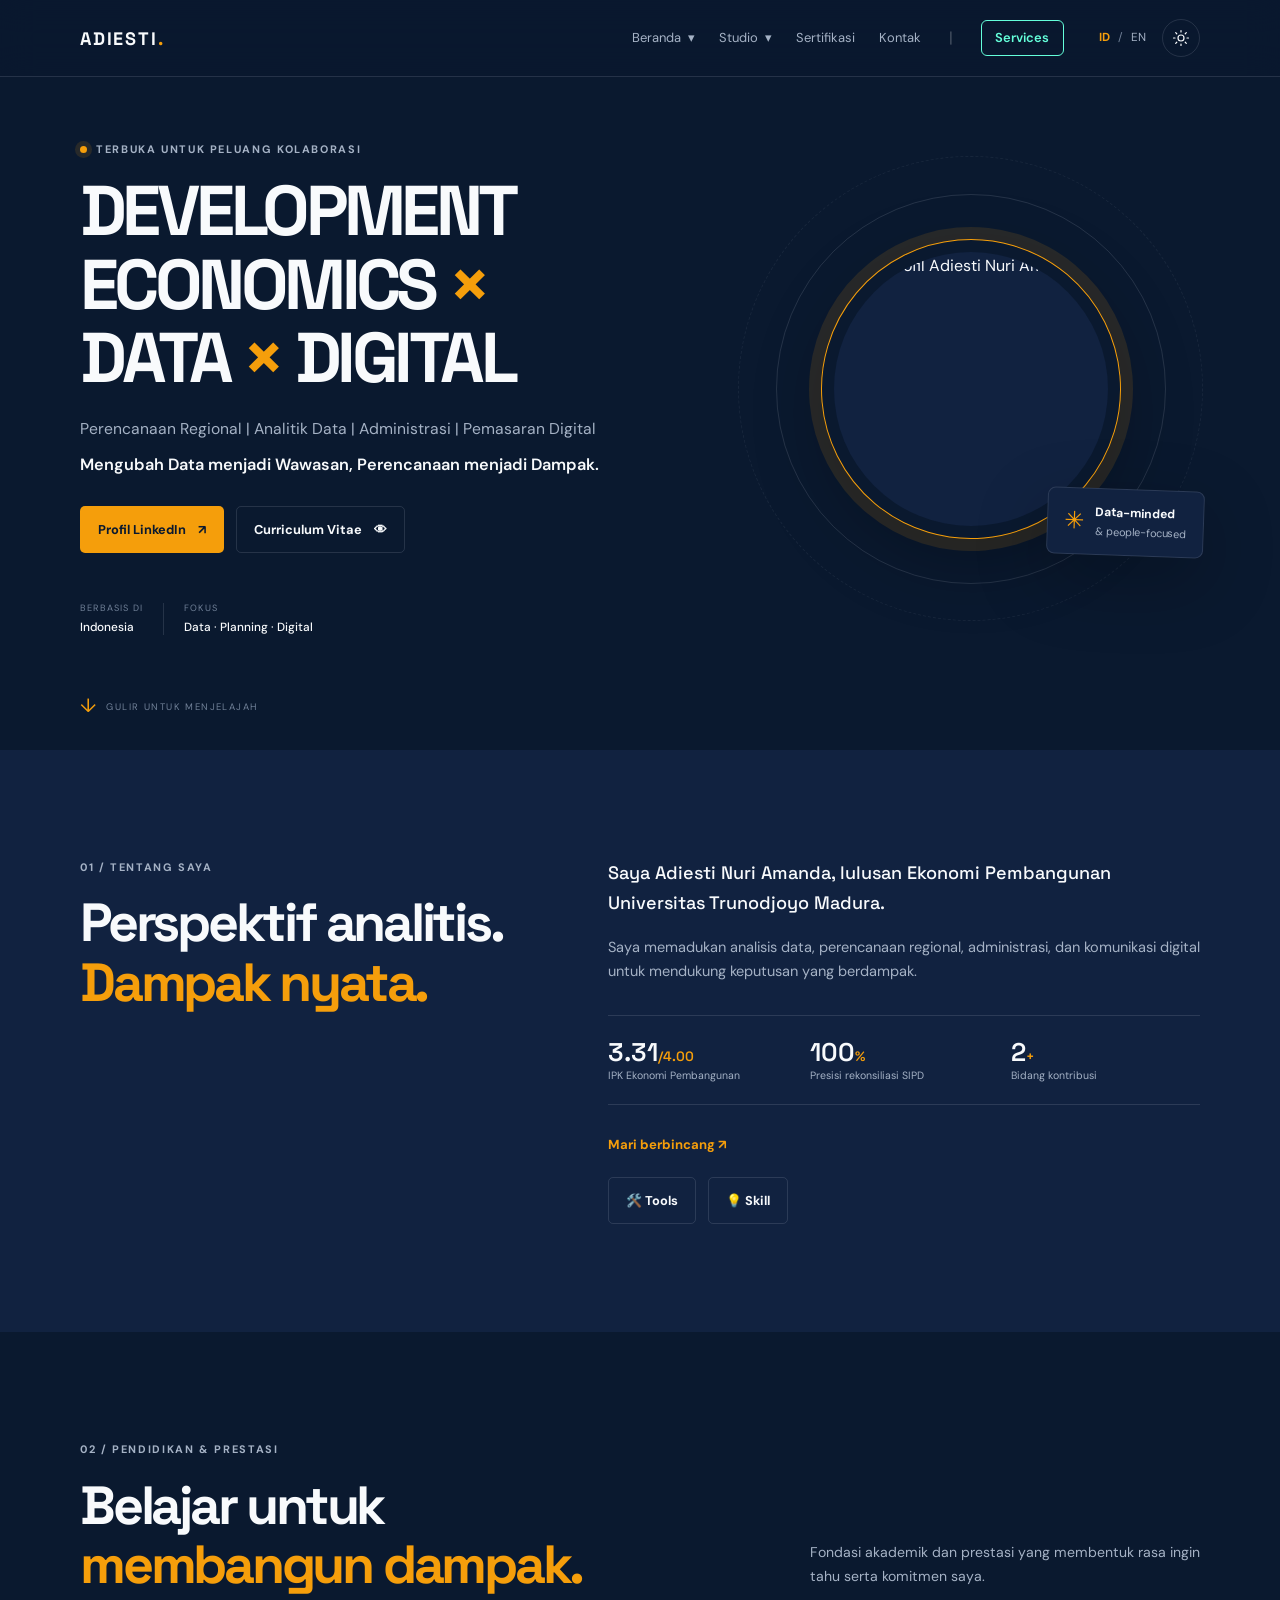
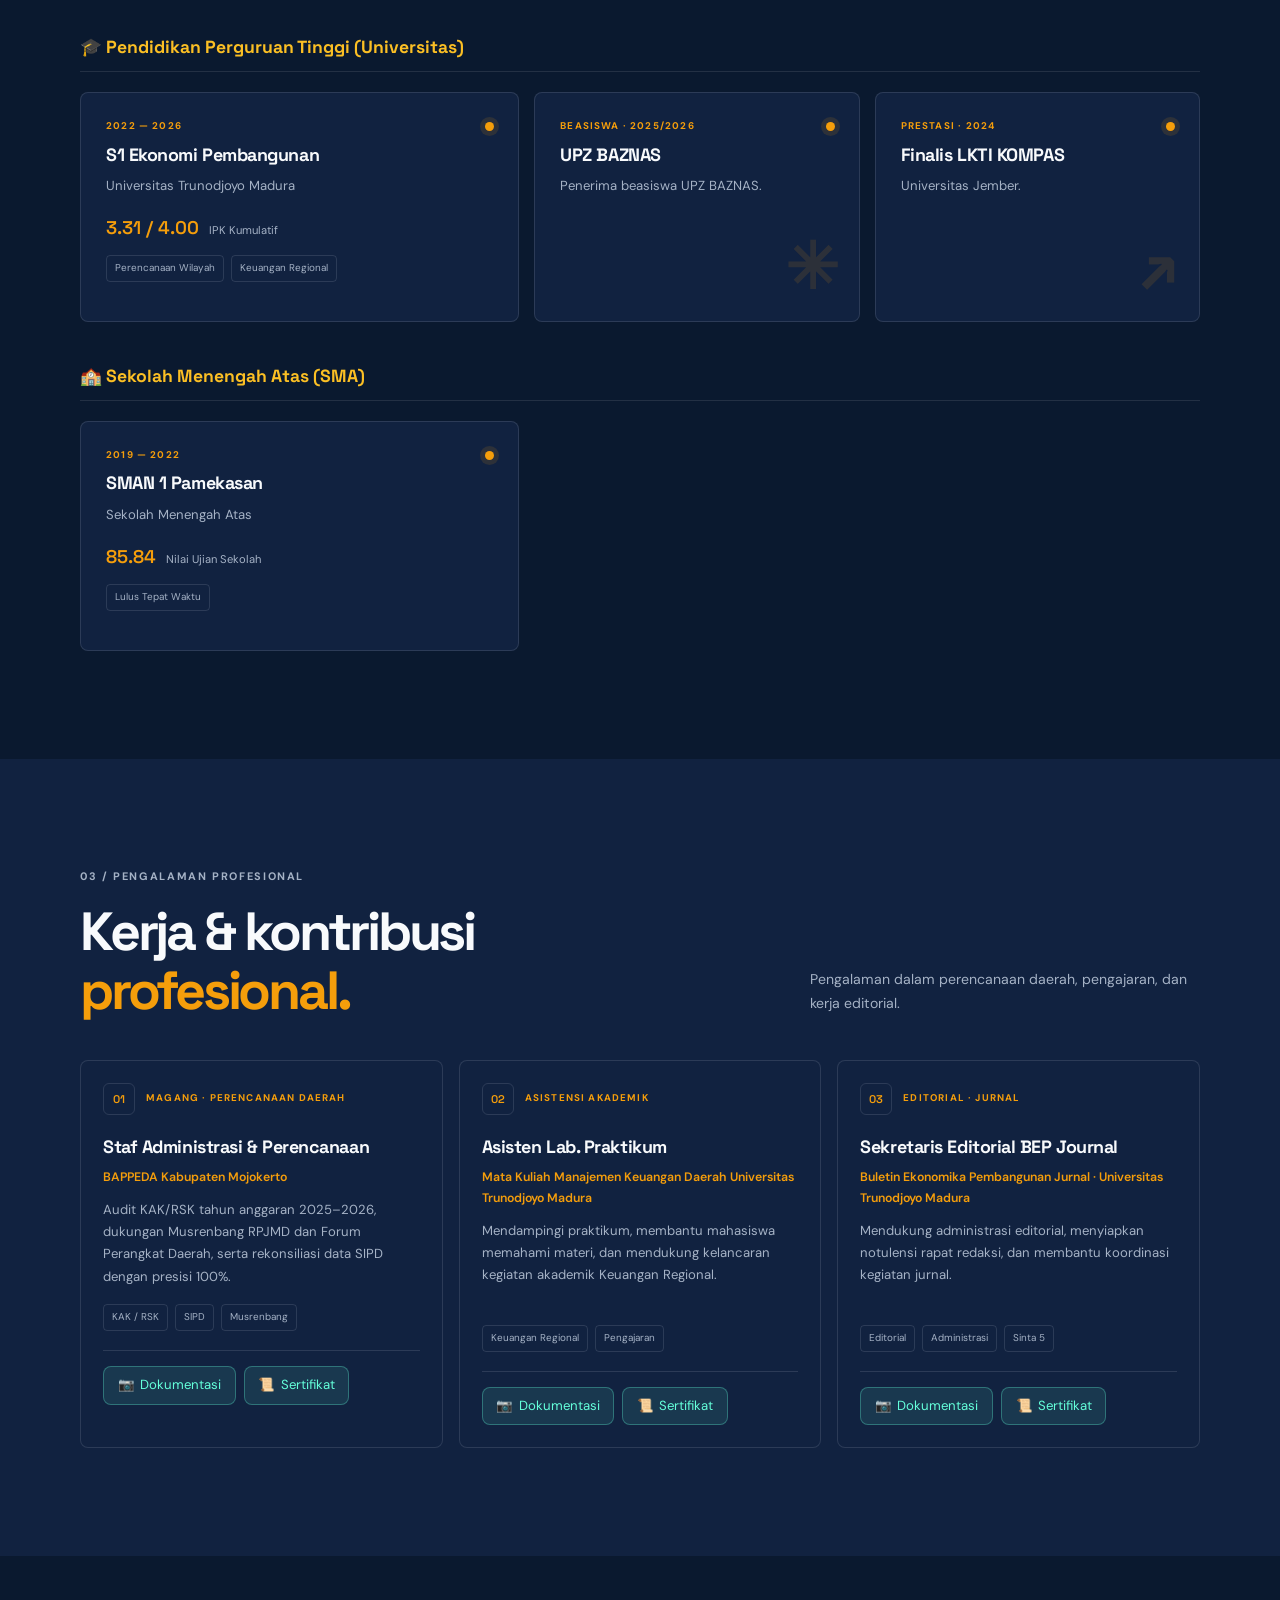
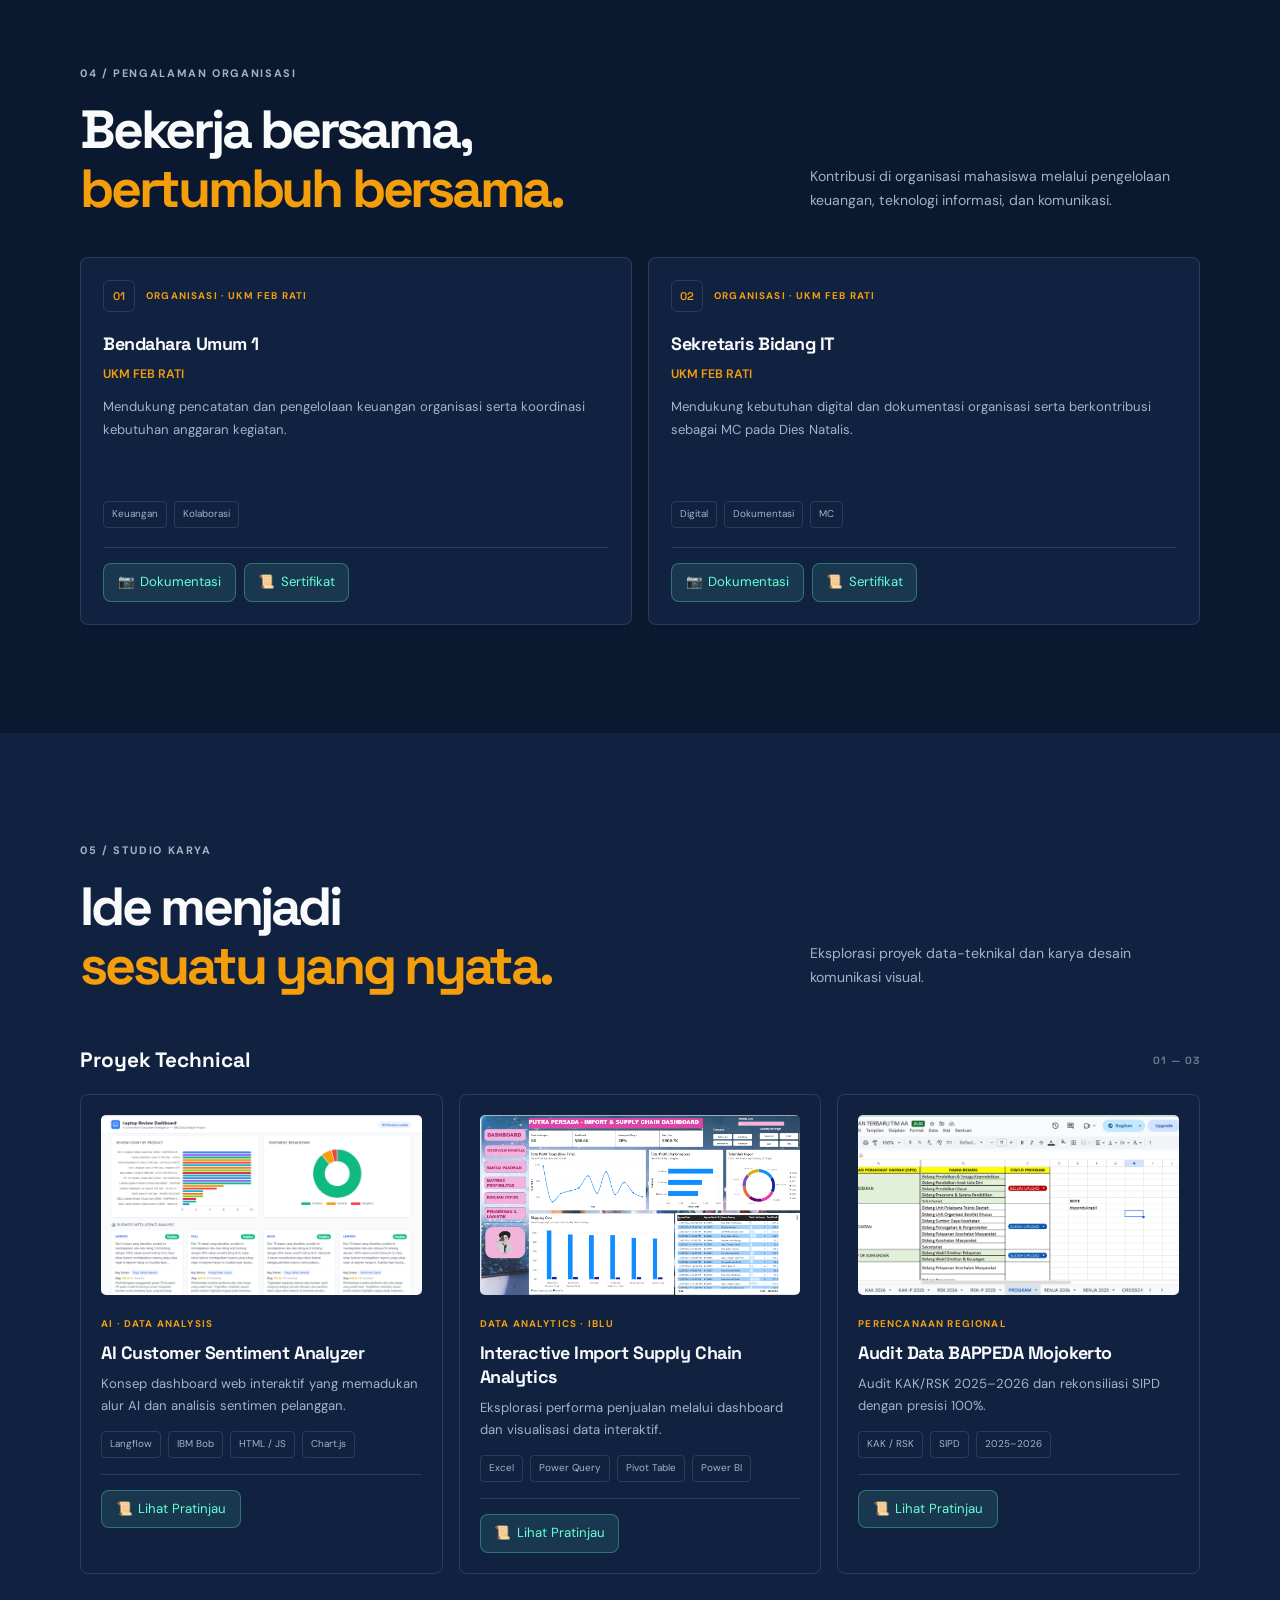
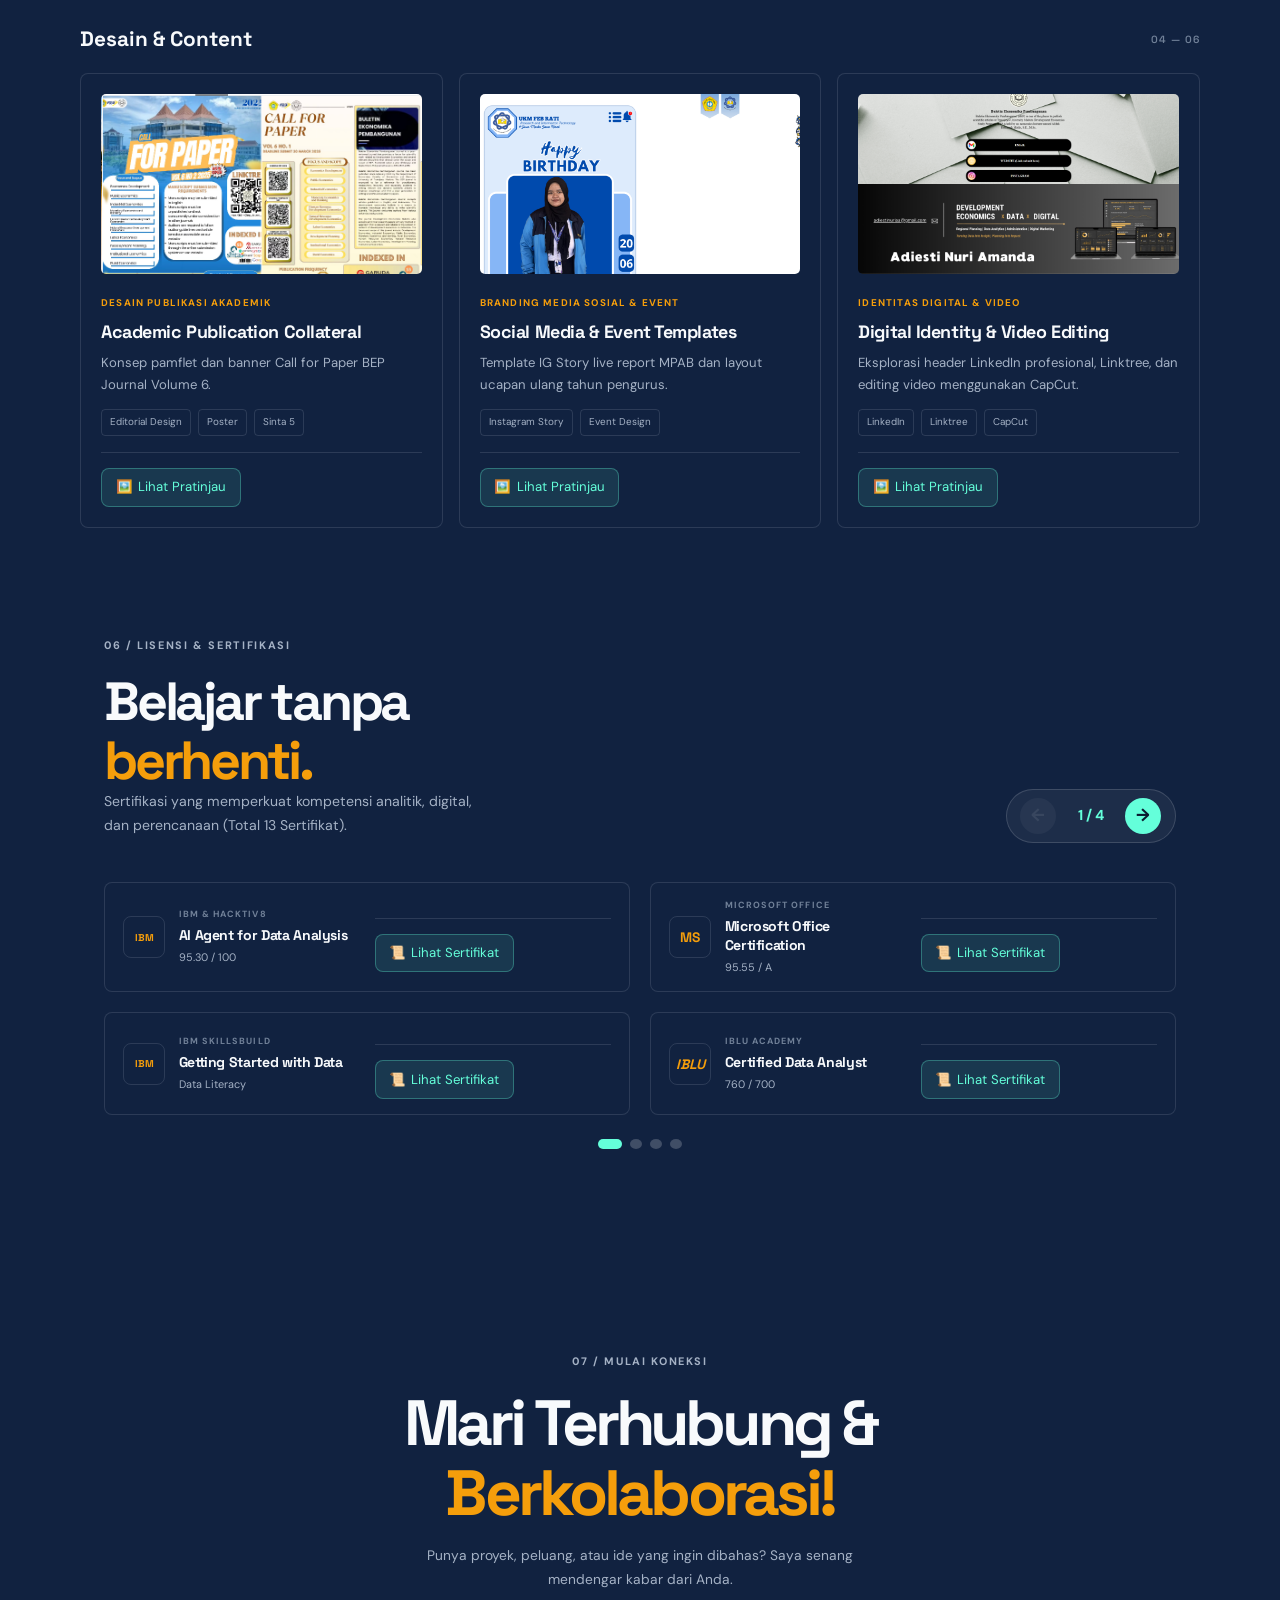
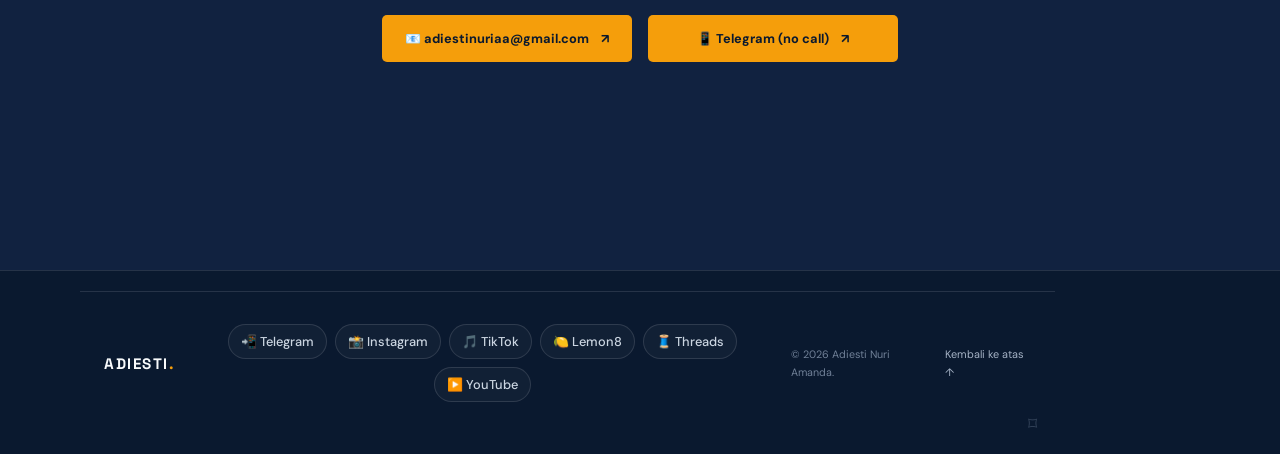
==== index.html @ fe82a74f "first commit" ====
<!DOCTYPE html>
<html lang="id" class="dark">
  <head>
    <meta charset="UTF-8" />
    <meta name="viewport" content="width=device-width, initial-scale=1" />
    <meta name="description" content="Portofolio Adiesti Nuri Amanda — regional planning, data, and digital." />
    <meta name="theme-color" content="#0A192F" />
    <title>Adiesti Nuri Amanda — Portfolio</title>
    <link rel="preconnect" href="https://fonts.googleapis.com" />
    <link rel="preconnect" href="https://fonts.gstatic.com" crossorigin />
    <link href="https://fonts.googleapis.com/css2?family=DM+Sans:wght@400;500;600;700&family=Space+Grotesk:wght@400;500;600;700&display=swap" rel="stylesheet" />
    <link rel="stylesheet" href="styles.css" />
    <script src="script.js" defer></script>
  </head>
  <body>
    <a class="skip-link" href="#main" data-i18n="skip">Lewati ke konten utama</a>
    <header class="site-header">
      <nav class="nav container" aria-label="Navigasi utama">
        <a class="brand" href="#home" aria-label="Adiesti, beranda">ADIESTI<span>.</span></a>
        <button class="menu-toggle icon-button" type="button" aria-expanded="false" aria-controls="nav-links">
          <span class="sr-only" data-i18n="openNav">Buka navigasi</span>
          <svg viewBox="0 0 24 24" aria-hidden="true"><path d="M4 7h16M4 12h16M4 17h16" /></svg>
        </button>

        <div class="nav-links" id="nav-links">
  <!-- BERANDA -->
  <div class="nav-dropdown">
    <button class="nav-dropdown-trigger" type="button" aria-expanded="false" aria-controls="home-menu">
      <span data-i18n="navHome">Beranda</span><span class="chevron" aria-hidden="true">▾</span>
    </button>
    <div class="dropdown-menu" id="home-menu">
      <a href="#about" data-i18n="navAbout">Tentang Saya</a>
      <a href="#education" data-i18n="navEducation">Pendidikan</a>
      <div class="nested-dropdown">
        <button class="nested-trigger" type="button" aria-expanded="false" aria-controls="experience-menu">
          <span data-i18n="navExperience">Pengalaman</span><span class="side-chevron" aria-hidden="true">▹</span>
        </button>
        <div class="nested-menu" id="experience-menu">
          <a href="#work-exp" data-i18n="navWork">Pengalaman Kerja</a>
          <a href="#org-exp" data-i18n="navOrg">Pengalaman Organisasi</a>
        </div>
      </div>
    </div>
  </div>

  <!-- STUDIO KARYA -->
  <div class="nav-dropdown">
    <button class="nav-dropdown-trigger" type="button" aria-expanded="false" aria-controls="studio-menu">
      <span data-i18n="navStudio">Studio</span><span class="chevron" aria-hidden="true">▾</span>
    </button>
    <div class="dropdown-menu" id="studio-menu">
      <a href="#studio-proyek" data-i18n="navTechnical">Proyek Technical</a>
      <a href="#studio-desain" data-i18n="navCreative">Desain &amp; Content</a>
    </div>
  </div>

  <!-- SERTIFIKASI -->
  <a class="nav-direct" href="#certifications" data-i18n="navCertifications">Sertifikasi</a>

  <!-- KONTAK -->
  <a class="nav-direct" href="#contact" data-i18n="navContact">Kontak</a>

  <!-- PEMISAH & TOMBOL SERVICES TERPISAH -->
  <span class="nav-divider" aria-hidden="true" style="opacity: 0.25; margin: 0 0.25rem;">|</span>
  <a class="nav-direct nav-services-btn" href="services.html" data-i18n="navServices" style="color: #64ffda; border: 1px solid #64ffda; padding: 0.35rem 0.85rem; border-radius: 6px; font-weight: 600;">Services</a>
</div>

        <div class="nav-controls">
          <div class="language-switch" role="group" aria-label="Pilih bahasa">
            <button class="language-button is-active" type="button" data-language="id" aria-pressed="true">ID</button>
            <span aria-hidden="true">/</span>
            <button class="language-button" type="button" data-language="en" aria-pressed="false">EN</button>
          </div>
          <button class="theme-toggle icon-button" type="button" aria-label="Ganti ke mode terang" title="Ganti tema">
            <svg class="sun-icon" viewBox="0 0 24 24" aria-hidden="true"><circle cx="12" cy="12" r="4" /><path d="M12 2v2m0 16v2M4.93 4.93l1.42 1.42m11.3 11.3 1.42 1.42M2 12h2m16 0h2M4.93 19.07l1.42-1.42m11.3-11.3 1.42-1.42" /></svg>
            <svg class="moon-icon" viewBox="0 0 24 24" aria-hidden="true"><path d="M20.5 15.5A8.5 8.5 0 0 1 8.5 3.5 8.5 8.5 0 1 0 20.5 15.5Z" /></svg>
          </button>
        </div>
      </nav>
    </header>

    <main id="main">
      <section class="hero container" id="home">
        <div class="hero-copy reveal">
          <p class="eyebrow"><span class="status-dot"></span><span data-i18n="heroEyebrow">TERBUKA UNTUK PELUANG KOLABORASI</span></p>
          <h1>DEVELOPMENT ECONOMICS <span class="accent">×</span><br />DATA <span class="accent">×</span> DIGITAL</h1>
          <p class="hero-subtitle" data-i18n="heroSubtitle">Perencanaan Regional | Analitik Data | Administrasi | Pemasaran Digital</p>
          <p class="hero-tagline" data-i18n="heroTagline">Mengubah Data menjadi Wawasan, Perencanaan menjadi Dampak.</p>
          
<!-- Tombol Pemicu di Hero Section -->
<div class="hero-actions">
  <a class="button button-primary" href="https://www.linkedin.com/in/adiestinuriaa" target="_blank" rel="noopener noreferrer">
    <span>Profil LinkedIn</span>
    <span aria-hidden="true">↗</span>
  </a>
  
  <button class="button button-secondary" type="button" onclick="openCVPreview('id')">
    <span data-i18n="viewCv">Curriculum Vitae</span>
    <span aria-hidden="true">👁</span>
  </button>
</div>

<!-- MODAL PRATINJAU CV DUAL BAHASA (INDONESIA & INGGIS) -->
<dialog id="cv-preview-dialog" class="document-dialog" aria-labelledby="cv-preview-title">
  <div class="dialog-panel document-panel" style="max-width: 900px; background: #0a192f; border: 1px solid rgba(255, 255, 255, 0.15); border-radius: 16px; padding: 1.5rem; color: #ffffff;">
    
    <!-- Header Modal -->
    <div class="preview-heading" style="display: flex; justify-content: space-between; align-items: center; padding-bottom: 0.75rem; border-bottom: 1px solid rgba(255,255,255,0.1); flex-wrap: wrap; gap: 0.5rem;">
      <div>
        <p class="eyebrow" style="color: #fbbf24; margin: 0; font-size: 0.75rem; font-weight: 600;">🔒 PROTECTED PREVIEW</p>
        <h2 id="cv-preview-title" style="margin: 0; font-size: 1.2rem; color: #ffffff;">Curriculum Vitae — Adiesti Nuri Amanda</h2>
      </div>
      <button class="dialog-close icon-button" type="button" onclick="closeCVPreview()" aria-label="Tutup" style="background: rgba(255,255,255,0.1); border: 1px solid rgba(255,255,255,0.2); color: #fff; width: 32px; height: 32px; border-radius: 50%; cursor: pointer; display: flex; align-items: center; justify-content: center;">✕</button>
    </div>

    <!-- Tombol Pengalih Bahasa CV -->
    <div class="cv-language-selector" style="display: flex; gap: 0.75rem; margin-top: 1rem; justify-content: center; flex-wrap: wrap;">
      <button id="btn-cv-id" type="button" onclick="switchCVLanguage('id')" style="padding: 0.6rem 1.2rem; font-size: 0.875rem; border-radius: 8px; border: none; cursor: pointer; transition: all 0.2s ease;">
        CV Indonesia
      </button>
      <button id="btn-cv-en" type="button" onclick="switchCVLanguage('en')" style="padding: 0.6rem 1.2rem; font-size: 0.875rem; border-radius: 8px; border: none; cursor: pointer; transition: all 0.2s ease;">
        CV Inggris (English)
      </button>
    </div>

    <!-- Area Tampilan File PDF (iFrame Viewer) -->
    <div class="canvas-guard" id="cv-canvas-guard" style="position: relative; margin-top: 1rem; height: 68vh; border-radius: 8px; overflow: hidden; background: #ffffff;">
      <iframe id="cv-iframe" src="assets/eng-cv-adis.pdf" style="width: 100%; height: 100%; border: none;"></iframe>
    </div>

    <!-- Catatan Proteksi & Keamanan -->
    <p class="security-note" style="margin-top: 1rem; font-size: 0.8rem; opacity: 0.7; text-align: center; color: #cbd5e1;">
      🔒 Mode Lihat-Saja. Gunakan tombol di atas untuk berpindah antara CV Bahasa Indonesia dan Inggris.
    </p>
  </div>
</dialog>

          <div class="hero-meta">
            <span><small data-i18n="basedIn">BERBASIS DI</small><strong>Indonesia</strong></span>
            <span class="meta-divider" aria-hidden="true"></span>
            <span><small data-i18n="focus">FOKUS</small><strong>Data · Planning · Digital</strong></span>
          </div>
        </div>
        <div class="hero-visual reveal">
          <div class="portrait-frame">
            <div class="portrait">
              <img
                class="portrait-image"
                src="pp-adis.png"
                alt="Foto profil Adiesti Nuri Amanda"
                width="600"
                height="600"
                fetchpriority="high"
              />
            </div>
          </div>
          <div class="floating-card"><span class="floating-icon">✳</span><span><strong>Data-minded</strong><small data-i18n="peopleFocused">&amp; people-focused</small></span></div>
          <span class="orbit orbit-one" aria-hidden="true"></span><span class="orbit orbit-two" aria-hidden="true"></span>
        </div>
        <a class="scroll-cue" href="#about"><span aria-hidden="true">↓</span><span data-i18n="scroll">GULIR UNTUK MENJELAJAH</span></a>
      </section>

     <section class="section alternate" id="about">
  <div class="container about-grid">
    <div class="section-heading reveal">
      <p class="eyebrow">01 / <span data-i18n="aboutEyebrow">TENTANG SAYA</span></p>
      <h2 data-i18n="aboutTitle">Perspektif analitis.<br /><span class="accent">Dampak nyata.</span></h2>
    </div>
    <div class="about-content reveal">
      <p class="about-lead" data-i18n="aboutLead">Saya Adiesti Nuri Amanda, lulusan Ekonomi Pembangunan Universitas Trunodjoyo Madura.</p>
      <p data-i18n="aboutBody">Saya memadukan analisis data, perencanaan regional, administrasi, dan komunikasi digital untuk mendukung keputusan yang berdampak.</p>
      <div class="facts">
        <div><strong>3.31<span>/4.00</span></strong><small data-i18n="gpa">IPK Ekonomi Pembangunan</small></div>
        <div><strong>100<span>%</span></strong><small data-i18n="sipdAccuracy">Presisi rekonsiliasi SIPD</small></div>
        <div><strong>2<span>+</span></strong><small data-i18n="focusAreas">Bidang kontribusi</small></div>
      </div>
      <a class="text-link" href="#contact"><span data-i18n="letsTalk">Mari berbincang</span> ↗</a>

      <!-- TOMBOL INTERAKTIF TOOLS & SKILL -->
<div class="about-actions" style="display: flex; gap: 0.75rem; margin-top: 1.25rem; flex-wrap: wrap;">
  <button class="button button-secondary" type="button" onclick="document.getElementById('tools-modal').showModal()">
    <span>🛠️ Tools</span>
  </button>
  <button class="button button-secondary" type="button" onclick="document.getElementById('skills-modal').showModal()">
    <span>💡 Skill</span>
  </button>
</div>
</section>

      <!-- SECTION PENDIDIKAN & PRESTASI -->
      <section class="section container" id="education">
        <div class="section-topline reveal">
          <div class="section-heading">
            <p class="eyebrow">02 / <span data-i18n="educationEyebrow">PENDIDIKAN &amp; PRESTASI</span></p>
            <h2 data-i18n="educationTitle">Belajar untuk<br /><span class="accent">membangun dampak.</span></h2>
          </div>
          <p class="section-intro" data-i18n="educationIntro">Fondasi akademik dan prestasi yang membentuk rasa ingin tahu serta komitmen saya.</p>
        </div>

        <!-- SUB-BAGIAN 1: PENDIDIKAN PERGURUAN TINGGI (UNIVERSITAS) -->
        <div class="education-group reveal" style="margin-bottom: 2.5rem;">
          <div class="category-heading" style="display: flex; align-items: center; margin-bottom: 1.25rem; border-bottom: 1px solid rgba(255,255,255,0.1); padding-bottom: 0.5rem;">
            <h3 style="font-size: 1.1rem; color: #fbbf24; margin: 0;">🎓 Pendidikan Perguruan Tinggi (Universitas)</h3>
          </div>
          
          <div class="education-grid">
            <!-- KARTU S1 -->
            <article class="education-card reveal">
              <span class="timeline-dot"></span>
              <p class="card-kicker">2022 — 2026</p>
              <h3 data-i18n="degree">S1 Ekonomi Pembangunan</h3>
              <p class="muted">Universitas Trunodjoyo Madura</p>
              <div class="education-result">
                <strong>3.31 / 4.00</strong>
                <span data-i18n="gpaLabel">IPK Kumulatif</span>
              </div>
              <div class="tag-list">
                <span data-i18n="regionalPlanning">Perencanaan Wilayah</span>
                <span data-i18n="regionalFinance">Keuangan Regional</span>
              </div>
            </article>

            <!-- KARTU BEASISWA -->
            <article class="education-card award-card reveal">
              <span class="timeline-dot"></span>
              <p class="card-kicker" data-i18n="scholarship">BEASISWA · 2025/2026</p>
              <h3>UPZ BAZNAS</h3>
              <p class="muted" data-i18n="scholarshipDesc">Penerima beasiswa UPZ BAZNAS.</p>
              <span class="award-mark">✳</span>
            </article>

            <!-- KARTU PRESTASI -->
            <article class="education-card award-card reveal">
              <span class="timeline-dot"></span>
              <p class="card-kicker" data-i18n="achievement">PRESTASI · 2024</p>
              <h3 data-i18n="finalist">Finalis LKTI KOMPAS</h3>
              <p class="muted" data-i18n="finalistDesc">Universitas Jember.</p>
              <span class="award-mark">↗</span>
            </article>
          </div>
        </div>

        <!-- SUB-BAGIAN 2: SEKOLAH MENENGAH ATAS (SMA) -->
        <div class="education-group reveal">
          <div class="category-heading" style="display: flex; align-items: center; margin-bottom: 1.25rem; border-bottom: 1px solid rgba(255,255,255,0.1); padding-bottom: 0.5rem;">
            <h3 style="font-size: 1.1rem; color: #fbbf24; margin: 0;">🏫 Sekolah Menengah Atas (SMA)</h3>
          </div>
          
          <div class="education-grid">
            <!-- KARTU SMA -->
            <article class="education-card reveal">
              <span class="timeline-dot"></span>
              <p class="card-kicker">2019 — 2022</p>
              <h3>SMAN 1 Pamekasan</h3>
              <p class="muted">Sekolah Menengah Atas</p>
              <div class="education-result">
                <strong>85.84</strong>
                <span>Nilai Ujian Sekolah</span>
              </div>
              <div class="tag-list">
                <span>Lulus Tepat Waktu</span>
              </div>
            </article>
          </div>
        </div>
      </section>

      <!-- SECTION PENGALAMAN PROFESIONAL (TERPERBAIKI) -->
      <section class="section alternate" id="work-exp">
        <div class="container">
          <div class="section-topline reveal">
            <div class="section-heading">
              <p class="eyebrow">03 / <span data-i18n="workEyebrow">PENGALAMAN PROFESIONAL</span></p>
              <h2 data-i18n="workTitle">Kerja &amp; kontribusi<br /><span class="accent">profesional.</span></h2>
            </div>
            <p class="section-intro" data-i18n="workIntro">Pengalaman dalam perencanaan daerah, pengajaran, dan kerja editorial.</p>
          </div>

          <div class="experience-grid">
            <!-- KARTU 01: BAPPEDA MOJOKERTO -->
<article class="experience-card reveal">
  <div class="experience-head">
    <span class="experience-icon">01</span>
    <span class="card-kicker" data-i18n="internship">MAGANG · PERENCANAAN DAERAH</span>
  </div>
  <h3 data-i18n="bappedaRole">Staf Administrasi &amp; Perencanaan</h3>
  <p class="experience-org">BAPPEDA Kabupaten Mojokerto</p>
  <p class="muted" data-i18n="bappedaDesc">Audit KAK/RSK tahun anggaran 2025–2026, dukungan Musrenbang RPJMD dan Forum Perangkat Daerah, serta rekonsiliasi data SIPD dengan presisi 100%.</p>
  <div class="tag-list">
    <span>KAK / RSK</span>
    <span>SIPD</span>
    <span>Musrenbang</span>
  </div>
  <div class="document-actions">
    <button class="document-button" type="button" onclick="openDocModal('Dokumentasi BAPPEDA Mojokerto', 'assets/intern-bappeda-2.png', 'assets/intern-bappeda-1.png')">
      📷 <span data-i18n="viewDocumentation">Dokumentasi</span>
    </button>
    <button class="document-button" type="button" onclick="openCertModalSingle('Sertifikat Magang BAPPEDA Mojokerto', 'assets/intern-bappeda-sertifikat.pdf')">
      📜 <span data-i18n="viewCertificate">Sertifikat</span>
    </button>
  </div>
</article>

<!-- KARTU 02: ASISTEN LAB -->
<article class="experience-card reveal">
  <div class="experience-head">
    <span class="experience-icon">02</span>
    <span class="card-kicker" data-i18n="teachingAssistant">ASISTENSI AKADEMIK</span>
  </div>
  <h3 data-i18n="assistantRole">Asisten Lab. Praktikum</h3>
  <p class="experience-org">Mata Kuliah Manajemen Keuangan Daerah Universitas Trunodjoyo Madura</p>
  <p class="muted" data-i18n="assistantDesc">Mendampingi praktikum, membantu mahasiswa memahami materi, dan mendukung kelancaran kegiatan akademik Keuangan Regional.</p>
  <div class="tag-list">
    <span data-i18n="regionalFinance">Keuangan Regional</span>
    <span data-i18n="teaching">Pengajaran</span>
  </div>
  <div class="document-actions">
    <button class="document-button" type="button" onclick="openDocModal('Dokumentasi Asisten Lab', 'assets/lab-asisten-1.png', 'assets/lab-asisten-2.png')">
      📷 <span data-i18n="viewDocumentation">Dokumentasi</span>
    </button>
    <button class="document-button" type="button" onclick="openCertModalSingle('Sertifikat Asisten Lab Keuangan Regional', 'assets/aslab-sertifikat.pdf')">
      📜 <span data-i18n="viewCertificate">Sertifikat</span>
    </button>
  </div>
</article>

<!-- KARTU 03: BEP JOURNAL -->
<article class="experience-card reveal">
  <div class="experience-head">
    <span class="experience-icon">03</span>
    <span class="card-kicker" data-i18n="editorialExperience">EDITORIAL · JURNAL</span>
  </div>
  <h3 data-i18n="editorialRole">Sekretaris Editorial BEP Journal</h3>
  <p class="experience-org">Buletin Ekonomika Pembangunan Jurnal · Universitas Trunodjoyo Madura</p>
  <p class="muted" data-i18n="editorialDesc">Mendukung administrasi editorial, menyiapkan notulensi rapat redaksi, dan membantu koordinasi kegiatan jurnal.</p>
  <div class="tag-list">
    <span>Editorial</span>
    <span>Administrasi</span>
    <span>Sinta 5</span>
  </div>
  <div class="document-actions">
    <button class="document-button" type="button" onclick="openDocModal('Dokumentasi BEP Journal', 'assets/bep-1.jpg', 'assets/kolaborasi-rapat-bep.jpg')">
      📷 <span data-i18n="viewDocumentation">Dokumentasi</span>
    </button>
    <button class="document-button" type="button" onclick="openCertModalSingle('Sertifikat Editorial BEP Journal', 'assets/bep_cert.jpg')">
      📜 <span data-i18n="viewCertificate">Sertifikat</span>
    </button>
  </div>
</article>
          </div> <!-- Penutup experience-grid -->
        </div> <!-- Penutup container -->
      </section>

      <!-- SECTION PENGALAMAN ORGANISASI -->
<section class="section container" id="org-exp">
  <div class="section-topline reveal">
    <div class="section-heading">
      <p class="eyebrow">04 / <span data-i18n="orgEyebrow">PENGALAMAN ORGANISASI</span></p>
      <h2 data-i18n="orgTitle">Bekerja bersama,<br /><span class="accent">bertumbuh bersama.</span></h2>
    </div>
    <p class="section-intro" data-i18n="orgIntro">Kontribusi di organisasi mahasiswa melalui pengelolaan keuangan, teknologi informasi, dan komunikasi.</p>
  </div>

  <div class="experience-grid">
    <!-- KARTU 01: BENDAHARA UMUM 1 -->
    <article class="experience-card reveal">
      <div class="experience-head">
        <span class="experience-icon">01</span>
        <span class="card-kicker" data-i18n="organization">ORGANISASI · UKM FEB RATI</span>
      </div>
      <h3 data-i18n="treasurerRole">Bendahara Umum 1</h3>
      <p class="experience-org">UKM FEB RATI</p>
      <p class="muted" data-i18n="treasurerDesc">Mendukung pencatatan dan pengelolaan keuangan organisasi serta koordinasi kebutuhan anggaran kegiatan.</p>
      <div class="tag-list">
        <span data-i18n="finance">Keuangan</span>
        <span data-i18n="teamwork">Kolaborasi</span>
      </div>
      <div class="document-actions">
        <button class="document-button" type="button" onclick="openDocModal('Dokumentasi Bendahara Umum UKM FEB RATI', 'assets/bendahara-umum-1-1.png', 'assets/bendahara-umum-1-2.png')">
          📷 <span data-i18n="viewDocumentation">Dokumentasi</span>
        </button>
        <!-- Mengarahkan ke berkas PDF Sertifikat Bendahara -->
        <button class="document-button" type="button" onclick="openCertModal('Sertifikat Bendahara Umum UKM FEB RATI', 'assets/bendahara-umum-1-sertifikat.pdf')">
          📜 <span data-i18n="viewCertificate">Sertifikat</span>
        </button>
      </div>
    </article>

    <!-- KARTU 02: SEKRETARIS BIDANG IT -->
    <article class="experience-card reveal">
      <div class="experience-head">
        <span class="experience-icon">02</span>
        <span class="card-kicker" data-i18n="organization">ORGANISASI · UKM FEB RATI</span>
      </div>
      <h3 data-i18n="itSecretaryRole">Sekretaris Bidang IT</h3>
      <p class="experience-org">UKM FEB RATI</p>
      <p class="muted" data-i18n="itSecretaryDesc">Mendukung kebutuhan digital dan dokumentasi organisasi serta berkontribusi sebagai MC pada Dies Natalis.</p>
      <div class="tag-list">
        <span>Digital</span>
        <span data-i18n="documentation">Dokumentasi</span>
        <span>MC</span>
      </div>
      <div class="document-actions">
        <button class="document-button" type="button" onclick="openDocModal('Dokumentasi Sekretaris IT UKM FEB RATI', 'assets/dokumentasi-it-2.png', 'assets/dokumentasi-it-1.png')">
          📷 <span data-i18n="viewDocumentation">Dokumentasi</span>
        </button>
        <!-- Mengarahkan ke berkas PDF Sertifikat IT -->
        <button class="document-button" type="button" onclick="openCertModal('Sertifikat Sekretaris IT UKM FEB RATI', 'assets/sekretaris-divisi-it.pdf')">
          📜 <span data-i18n="viewCertificate">Sertifikat</span>
        </button>
      </div>
    </article>
  </div>
</section>

      <section class="section alternate studio-section">
        <div class="container">
          <div class="section-topline reveal">
            <div class="section-heading"><p class="eyebrow">05 / <span data-i18n="studioEyebrow">STUDIO KARYA</span></p><h2 data-i18n="studioTitle">Ide menjadi<br /><span class="accent">sesuatu yang nyata.</span></h2></div>
            <p class="section-intro" data-i18n="studioIntro">Eksplorasi proyek data-teknikal dan karya desain komunikasi visual.</p>
          </div>
          <div id="studio-proyek" class="studio-category">
            <!-- SECTION 05: STUDIO KARYA (PROYEK TECHNICAL - 3 KARTU LENGKAP) -->
<div id="studio-proyek" class="studio-category">
  <div class="category-heading">
    <h3 data-i18n="technicalProjects">Proyek Technical</h3>
    <span>01 — 03</span>
  </div>

  <div class="project-grid">

    <!-- KARTU PROYEK 01: AI CUSTOMER SENTIMENT ANALYZER -->
    <article class="project-card reveal">
      <!-- 1. Preview Gambar Proyek -->
      <div class="project-visual" style="padding: 0; overflow: hidden; height: 180px;">
        <img src="assets/laptop.png" alt="Preview AI Customer Sentiment Analyzer" style="width: 100%; height: 100%; object-fit: cover;" />
      </div>

      <p class="card-kicker">AI · DATA ANALYSIS</p>
      <h3>AI Customer Sentiment Analyzer</h3>
      <p class="muted" data-i18n="sentimentDesc">Konsep dashboard web interaktif yang memadukan alur AI dan analisis sentimen pelanggan.</p>

      <div class="tag-list">
        <span>Langflow</span>
        <span>IBM Bob</span>
        <span>HTML / JS</span>
        <span>Chart.js</span>
      </div>

      <!-- 2. Tombol Membuka Dokumen / Laporan -->
      <div class="document-actions" style="margin-top: 1rem; display: flex; gap: 0.5rem; flex-wrap: wrap;">
        <button class="document-button" type="button" onclick="event.stopPropagation(); openCertModal('AI Customer Sentiment Analyzer', 'assets/laptop.png')">
          📜 <span>Lihat Pratinjau</span>
        </button>
        </a>
      </div>
    </article>

    <!-- KARTU PROYEK 02: INTERACTIVE IMPORT SUPPLY CHAIN ANALYTICS -->
    <article class="project-card reveal">
      <!-- 1. Preview Gambar Proyek -->
      <div class="project-visual" style="padding: 0; overflow: hidden; height: 180px;">
        <img src="assets/import-supply-chain.png" alt="Preview Interactive Import Supply Chain Analytics" style="width: 100%; height: 100%; object-fit: cover;" />
      </div>

      <p class="card-kicker">DATA ANALYTICS · IBLU</p>
      <h3 data-i18n="ChainTitle">Interactive Import Supply Chain Analytics</h3>
      <p class="muted" data-i18n="ChainDesc">Eksplorasi performa penjualan melalui dashboard dan visualisasi data interaktif.</p>

      <div class="tag-list">
        <span>Excel</span>
        <span>Power Query</span>
        <span>Pivot Table</span>
        <span>Power BI</span>
      </div>

      <!-- 2. Tombol Membuka Dokumen / Laporan -->
      <div class="document-actions" style="margin-top: 1rem; display: flex; gap: 0.5rem; flex-wrap: wrap;">
        <button class="document-button" type="button" onclick="event.stopPropagation(); openCertModal('Interactive Pizza Sales Analytics', 'assets/import-supply-chain.png')">
          📜 <span>Lihat Pratinjau</span>
        </button>
        </a>
      </div>
    </article>

    <!-- KARTU PROYEK 03: AUDIT DATA BAPPEDA MOJOKERTO -->
    <article class="project-card reveal">
      <!-- 1. Preview Gambar Proyek -->
      <div class="project-visual" style="padding: 0; overflow: hidden; height: 180px;">
        <img src="assets/intern-bappeda-3.png" alt="Preview Audit Data BAPPEDA Mojokerto" style="width: 100%; height: 100%; object-fit: cover;" />
      </div>

      <p class="card-kicker" data-i18n="regionalAudit">PERENCANAAN REGIONAL</p>
      <h3 data-i18n="auditTitle">Audit Data BAPPEDA Mojokerto</h3>
      <p class="muted" data-i18n="auditDesc">Audit KAK/RSK 2025–2026 dan rekonsiliasi SIPD dengan presisi 100%.</p>

      <div class="tag-list">
        <span>KAK / RSK</span>
        <span>SIPD</span>
        <span>2025–2026</span>
      </div>

      <!-- 2. Tombol Membuka Dokumen / Laporan -->
      <div class="document-actions" style="margin-top: 1rem; display: flex; gap: 0.5rem; flex-wrap: wrap;">
        <button class="document-button" type="button" onclick="event.stopPropagation(); openCertModal('Audit Data BAPPEDA Mojokerto', 'assets/intern-bappeda-3.png')">
          📜 <span>Lihat Pratinjau</span>
        </button>
        </a>
      </div>
    </article>

  </div> <!-- Penutup project-grid -->
</div> <!-- Penutup studio-proyek -->
          
          <!-- SECTION 05: STUDIO KARYA (DESAIN & CONTENT - 3 KARTU LENGKAP WITH PREVIEW FOTO) -->
<div id="studio-desain" class="studio-category">
  <div class="category-heading">
    <h3 data-i18n="creativeContent">Desain &amp; Content</h3>
    <span>04 — 06</span>
  </div>

  <div class="project-grid">

    <!-- KARTU 01: ACADEMIC PUBLICATION COLLATERAL -->
    <article class="project-card reveal">
      <!-- 1. Preview Gambar Utama -->
      <div class="project-visual" style="padding: 0; overflow: hidden; height: 180px;">
        <img src="assets/bep-pamflet.png" alt="Preview Academic Publication Collateral" style="width: 100%; height: 100%; object-fit: cover;" />
      </div>

      <p class="card-kicker" data-i18n="academicDesign">DESAIN PUBLIKASI AKADEMIK</p>
      <h3 data-i18n="publicationTitle">Academic Publication Collateral</h3>
      <p class="muted" data-i18n="publicationDesc">Konsep pamflet dan banner Call for Paper BEP Journal Volume 6.</p>

      <div class="tag-list">
        <span>Editorial Design</span>
        <span>Poster</span>
        <span>Sinta 5</span>
      </div>

      <!-- 2. Tombol Membuka Dokumen / Gambar Karya -->
      <div class="document-actions" style="margin-top: 1rem; display: flex; gap: 0.5rem; flex-wrap: wrap;">
        <button class="document-button" type="button" onclick="event.stopPropagation(); openCertModal('Academic Publication Collateral', 'assets/bep-pamflet.png')">
          🖼️ <span>Lihat Pratinjau</span>
        </button>
        </a>
      </div>
    </article>

    <!-- KARTU 02: SOCIAL MEDIA & EVENT TEMPLATES -->
    <article class="project-card reveal">
      <!-- 1. Preview Gambar Utama -->
      <div class="project-visual" style="padding: 0; overflow: hidden; height: 180px;">
        <img src="assets/proyek-college-kartu-2.png" alt="Preview Social Media & Event Templates" style="width: 100%; height: 100%; object-fit: cover;" />
      </div>

      <p class="card-kicker" data-i18n="socialBranding">BRANDING MEDIA SOSIAL &amp; EVENT</p>
      <h3 data-i18n="socialTitle">Social Media &amp; Event Templates</h3>
      <p class="muted" data-i18n="socialDesc">Template IG Story live report MPAB dan layout ucapan ulang tahun pengurus.</p>

      <div class="tag-list">
        <span>Instagram Story</span>
        <span>Event Design</span>
      </div>

      <!-- 2. Tombol Membuka Dokumen / Gambar Karya -->
      <div class="document-actions" style="margin-top: 1rem; display: flex; gap: 0.5rem; flex-wrap: wrap;">
        <button class="document-button" type="button" onclick="event.stopPropagation(); openCertModal('Social Media & Event Templates', 'assets/proyek-college-kartu-2.png')">
          🖼️ <span>Lihat Pratinjau</span>
        </button>
        </a>
      </div>
    </article>

    <!-- KARTU 03: DIGITAL IDENTITY & VIDEO EDITING -->
    <article class="project-card reveal">
      <!-- 1. Preview Gambar Utama -->
      <div class="project-visual" style="padding: 0; overflow: hidden; height: 180px;">
        <img src="assets/proyek-college-kartu-3.png" alt="Preview Digital Identity & Video Editing" style="width: 100%; height: 100%; object-fit: cover;" />
      </div>

      <p class="card-kicker" data-i18n="digitalIdentity">IDENTITAS DIGITAL &amp; VIDEO</p>
      <h3 data-i18n="identityTitle">Digital Identity &amp; Video Editing</h3>
      <p class="muted" data-i18n="identityDesc">Eksplorasi header LinkedIn profesional, Linktree, dan editing video menggunakan CapCut.</p>

      <div class="tag-list">
        <span>LinkedIn</span>
        <span>Linktree</span>
        <span>CapCut</span>
      </div>

      <!-- 2. Tombol Membuka Dokumen / Gambar Karya -->
      <div class="document-actions" style="margin-top: 1rem; display: flex; gap: 0.5rem; flex-wrap: wrap;">
        <button class="document-button" type="button" onclick="event.stopPropagation(); openCertModal('Digital Identity & Video Editing', 'assets/proyek-college-kartu-3.png')">
          🖼️ <span>Lihat Pratinjau</span>
        </button>
        </a>
      </div>
    </article>

  </div> <!-- Penutup project-grid -->
</div> <!-- Penutup studio-desain -->

 <!-- SECTION 06: LISENSI & SERTIFIKASI (SLIDER & TOMBOL DOKUMEN) -->
<section class="section container" id="certifications">
  <div class="section-topline reveal" style="display: flex; justify-content: space-between; align-items: flex-end; flex-wrap: wrap; gap: 1rem;">
    <div>
      <div class="section-heading">
        <p class="eyebrow">06 / <span data-i18n="certEyebrow">LISENSI &amp; SERTIFIKASI</span></p>
        <h2 data-i18n="certTitle">Belajar tanpa<br /><span class="accent">berhenti.</span></h2>
      </div>
      <p class="section-intro" data-i18n="certIntro">Sertifikasi yang memperkuat kompetensi analitik, digital, dan perencanaan (Total 13 Sertifikat).</p>
    </div>

    <!-- Navigasi Slide Bar (Panah Kiri / Kanan) -->
    <div class="cert-nav-controls" style="display: flex; align-items: center; gap: 0.75rem; background: rgba(255,255,255,0.05); padding: 0.5rem 0.85rem; border-radius: 30px; border: 1px solid rgba(255,255,255,0.15);">
      <button type="button" class="cert-btn-nav" id="cert-prev-btn" onclick="moveCertSlide(-1)" aria-label="Slide Sebelumnya" disabled>←</button>
      <span id="cert-slide-indicator" style="font-size: 0.9rem; color: #64ffda; font-weight: 700; min-width: 45px; text-align: center;">1 / 4</span>
      <button type="button" class="cert-btn-nav" id="cert-next-btn" onclick="moveCertSlide(1)" aria-label="Slide Berikutnya">→</button>
    </div>
  </div>

  <!-- Container Slider 4 Halaman -->
  <div class="cert-slider-container" style="margin-top: 2rem;">
    
    <!-- HALAMAN 1 (Sertifikat 1 - 4) -->
    <div class="cert-slide cert-slide-active" data-slide="0">
      <div class="cert-grid-4">
        <article class="cert-card">
          <div style="display: flex; align-items: center; gap: 0.85rem;">
            <span class="cert-mark ibm">IBM</span>
            <div><p class="cert-issuer">IBM &amp; HACKTIV8</p><h3>AI Agent for Data Analysis</h3><p class="cert-score">95.30 / 100</p></div>
          </div>
          <div class="document-actions" style="margin-top: 1rem;">
            <button class="document-button" type="button" onclick="openCertModal('AI Agent for Data Analysis - IBM & Hacktiv8', 'assets/data-analyst-ibm-sertifikat.pdf')">
              📜 <span>Lihat Sertifikat</span>
            </button>
          </div>
        </article>

        <article class="cert-card">
          <div style="display: flex; align-items: center; gap: 0.85rem;">
            <span class="cert-mark">MS</span>
            <div><p class="cert-issuer">MICROSOFT OFFICE</p><h3>Microsoft Office Certification</h3><p class="cert-score">95.55 / A</p></div>
          </div>
          <div class="document-actions" style="margin-top: 1rem;">
            <button class="document-button" type="button" onclick="openCertModal('Microsoft Office Certification', 'assets/sertifikat-ms-office-lkp.pdf')">
              📜 <span>Lihat Sertifikat</span>
            </button>
          </div>
        </article>

        <article class="cert-card">
          <div style="display: flex; align-items: center; gap: 0.85rem;">
            <span class="cert-mark ibm">IBM</span>
            <div><p class="cert-issuer">IBM SKILLSBUILD</p><h3>Getting Started with Data</h3><p class="cert-score">Data Literacy</p></div>
          </div>
          <div class="document-actions" style="margin-top: 1rem;">
            <button class="document-button" type="button" onclick="openCertModal('Getting Started with Data - IBM', 'assets/getting-starterd-with-data-sertifikat.pdf')">
              📜 <span>Lihat Sertifikat</span>
            </button>
          </div>
        </article>

        <article class="cert-card">
          <div style="display: flex; align-items: center; gap: 0.85rem;">
            <span class="cert-mark iblu">IBLU</span>
            <div><p class="cert-issuer">IBLU ACADEMY</p><h3>Certified Data Analyst</h3><p class="cert-score">760 / 700</p></div>
          </div>
          <div class="document-actions" style="margin-top: 1rem;">
            <button class="document-button" type="button" onclick="openCertModal('Certified Data Analyst - iBLU Academy', 'assets/data-analyst-sertifikat-by-iblu-academy.pdf')">
              📜 <span>Lihat Sertifikat</span>
            </button>
          </div>
        </article>
      </div>
    </div>

    <!-- HALAMAN 2 (Sertifikat 5 - 8) -->
    <div class="cert-slide" data-slide="1">
      <div class="cert-grid-4">
        <article class="cert-card">
          <div style="display: flex; align-items: center; gap: 0.85rem;">
            <span class="cert-mark bnsp">B</span>
            <div><p class="cert-issuer">BNSP</p><h3>Pemasaran Media Sosial</h3><p class="cert-score">BNSP Certified</p></div>
          </div>
          <div class="document-actions" style="margin-top: 1rem;">
            <button class="document-button" type="button" onclick="openCertModal('Pemasaran Media Sosial - BNSP', 'foto_sertifikat_bnsp_social.jpg')">
              📜 <span>Lihat Sertifikat</span>
            </button>
          </div>
        </article>

        <article class="cert-card">
          <div style="display: flex; align-items: center; gap: 0.85rem;">
            <span class="cert-mark bnsp">B</span>
            <div><p class="cert-issuer">BNSP · LSP RENBANG</p><h3>Perencanaan Pembangunan Daerah</h3><p class="cert-score">BNSP Certified</p></div>
          </div>
          <div class="document-actions" style="margin-top: 1rem;">
            <button class="document-button" type="button" onclick="openCertModal('Perencanaan Pembangunan Daerah - BNSP', 'assets/sertifikat-lsp-renbang.pdf')">
              📜 <span>Lihat Sertifikat</span>
            </button>
          </div>
        </article>

        <article class="cert-card">
          <div style="display: flex; align-items: center; gap: 0.85rem;">
            <span class="cert-mark" style="background:rgba(59,130,246,0.2); color:#60a5fa;">AF</span>
            <div><p class="cert-issuer">ASEAN FOUNDATION &amp; LINKEDIN</p><h3>AI Career Readiness Training</h3><p class="cert-score">AI Literated</p></div>
          </div>
          <div class="document-actions" style="margin-top: 1rem;">
            <button class="document-button" type="button" onclick="openCertModal('AI Career Readiness Training', 'ai-career-readiness-training.pdf')">
              📜 <span>Lihat Sertifikat</span>
            </button>
          </div>
        </article>

        <article class="cert-card">
          <div style="display: flex; align-items: center; gap: 0.85rem;">
            <span class="cert-mark" style="background:rgba(16,185,129,0.2); color:#34d399;">CR</span>
            <div><p class="cert-issuer">COURSERA</p><h3>Building a Business Presence With Facebook Marketing</h3><p class="cert-score">Project Course</p></div>
          </div>
          <div class="document-actions" style="margin-top: 1rem;">
            <button class="document-button" type="button" onclick="openCertModal('Building a Business Presence With Facebook Marketing - Coursera', 'assets/building-a-business-presence-with-facebook-marketing-sertifikat.pdf')">
              📜 <span>Lihat Sertifikat</span>
            </button>
          </div>
        </article>
      </div>
    </div>

    <!-- HALAMAN 3 (Sertifikat 9 - 12) -->
    <div class="cert-slide" data-slide="2">
      <div class="cert-grid-4">
        <article class="cert-card">
          <div style="display: flex; align-items: center; gap: 0.85rem;">
            <span class="cert-mark ibm">IBM</span>
            <div><p class="cert-issuer">IBM SKILLSBUILD</p><h3>Build an AI Agent</h3><p class="cert-score">AI &amp; Data</p></div>
          </div>
          <div class="document-actions" style="margin-top: 1rem;">
            <button class="document-button" type="button" onclick="openCertModal('Build an AI Agent - IBM', 'assets/build-an-ai-agent-sertifikat.pdf')">
              📜 <span>Lihat Sertifikat</span>
            </button>
          </div>
        </article>

        <article class="cert-card">
          <div style="display: flex; align-items: center; gap: 0.85rem;">
            <span class="cert-mark CR">CR</span>
            <div><p class="cert-issuer">COURSERA</p><h3>Introduction to Project Management with ClickUp</h3><p class="cert-score">Project Course</p></div>
          </div>
          <div class="document-actions" style="margin-top: 1rem;">
            <button class="document-button" type="button" onclick="openCertModal('Introduction to Project Management with ClickUp - Coursera', 'assets/Introduction-to-Project-Management-with-ClickUp.pdf')">
              📜 <span>Lihat Sertifikat</span>
            </button>
          </div>
        </article>

        <article class="cert-card">
          <div style="display: flex; align-items: center; gap: 0.85rem;">
            <span class="cert-mark" style="background:rgba(239,68,68,0.2); color:#f87171;">DQ</span>
            <div><p class="cert-issuer">DQLAB</p><h3>Data Science Fundamentals</h3><p class="cert-score">Practical Project</p></div>
          </div>
          <div class="document-actions" style="margin-top: 1rem;">
            <button class="document-button" type="button" onclick="openCertModal('Data Science Fundamentals - DQLab', 'assets/dqlab-data-analyst-fundamental-sertifikat.pdf')">
              📜 <span>Lihat Sertifikat</span>
            </button>
          </div>
        </article>

        <article class="cert-card">
          <div style="display: flex; align-items: center; gap: 0.85rem;">
            <span class="cert-mark" style="background:rgba(168,85,247,0.2); color:#c084fc;">CR</span>
            <div><p class="cert-issuer">COURSERA</p><h3>Business Analysis & Process Management</h3><p class="cert-score">Project Course</p></div>
          </div>
          <div class="document-actions" style="margin-top: 1rem;">
            <button class="document-button" type="button" onclick="openCertModal('Business Analysis & Process Management & Tools - Coursera', 'assets/business-analysis-dan-process-management-sertifikat.pdf')">
              📜 <span>Lihat Sertifikat</span>
            </button>
          </div>
        </article>
      </div>
    </div>

    <!-- HALAMAN 4 (Sertifikat 13) -->
    <div class="cert-slide" data-slide="3">
      <div class="cert-grid-4">
        <article class="cert-card">
          <div style="display: flex; align-items: center; gap: 0.85rem;">
            <span class="cert-mark" style="background:rgba(245,158,11,0.2); color:#fbbf24;">CR</span>
            <div><p class="cert-issuer">COURSERA</p><h3>Build a free website with WordPress</h3><p class="cert-score">Project Course</p></div>
          </div>
          <div class="document-actions" style="margin-top: 1rem;">
            <button class="document-button" type="button" onclick="openCertModal('Build a free website with WordPress - Coursera', 'assets/build-a-free-website-with-wordpress.pdf')">
              📜 <span>Lihat Sertifikat</span>
            </button>
          </div>
        </article>
      </div>
    </div>

  </div>

  <!-- Indikator Dots Navigasi Bawah -->
  <div class="cert-dots-wrapper" style="display: flex; justify-content: center; gap: 0.5rem; margin-top: 1.5rem;">
    <button type="button" class="cert-dot cert-dot-active" onclick="goToCertSlide(0)" aria-label="Ke Slide 1"></button>
    <button type="button" class="cert-dot" onclick="goToCertSlide(1)" aria-label="Ke Slide 2"></button>
    <button type="button" class="cert-dot" onclick="goToCertSlide(2)" aria-label="Ke Slide 3"></button>
    <button type="button" class="cert-dot" onclick="goToCertSlide(3)" aria-label="Ke Slide 4"></button>
  </div>
</section>

      <!-- SECTION KONTAK -->
      <section class="contact-section" id="contact">
        <div class="container contact-inner reveal">
          <p class="eyebrow">07 / <span data-i18n="contactEyebrow">MULAI KONEKSI</span></p>
          <h2 data-i18n="contactTitle">Mari Terhubung &amp;<br /><span class="accent">Berkolaborasi!</span></h2>
          <p class="contact-description" data-i18n="contactDesc">Punya proyek, peluang, atau ide yang ingin dibahas? Saya senang mendengar kabar dari Anda.</p>

          <!-- 2 Tombol Pilihan Berwarna Biru (Email & Nomor Telepon/WA) -->
          <div class="contact-actions" style="display: flex; gap: 1rem; justify-content: center; flex-wrap: wrap; margin-top: 1.5rem;">
            <a class="button button-primary contact-cta" href="mailto:adiestinuriaa@gmail.com">
              📧 adiestinuriaa@gmail.com <span aria-hidden="true">↗</span>
            </a>
            <a class="button button-primary contact-cta" href="https://t.me/diessnaa" target="_blank" rel="noopener noreferrer">
              📱 Telegram (no call)<span aria-hidden="true">↗</span>
            </a>
          </div>
        </div>
      </section>
    </main>

    <footer class="site-footer">
      <div class="container footer-inner">
        <footer class="site-footer">
  <div class="container footer-inner">
    <!-- BRAND / LOGO -->
    <a class="brand" href="#home">ADIESTI<span>.</span></a>

    <!-- TAUTAN MEDIA SOSIAL (BARU) -->
    <div class="footer-socials">
      <a href="https://t.me/diessnaa" target="_blank" rel="noopener noreferrer" title="Telegram">
        <span>📲 Telegram</span>
      </a>
      <a href="https://instagram.com/diessnaaww" target="_blank" rel="noopener noreferrer" title="Instagram">
        <span>📸 Instagram</span>
      </a>
      <a href="https://tiktok.com/@diessnaaww" target="_blank" rel="noopener noreferrer" title="TikTok">
        <span>🎵 TikTok</span>
      </a>
      <a href="https://lemon8-app.com/diessnaaww" target="_blank" rel="noopener noreferrer" title="Lemon8">
        <span>🍋 Lemon8</span>
      </a>
      <a href="https://threads.net/@diessnaaww" target="_blank" rel="noopener noreferrer" title="Threads">
        <span>🧵 Threads</span>
      </a>
      <a href="https://youtube.com/@adiestinuriamanda1276" target="_blank" rel="noopener noreferrer" title="YouTube">
        <span>▶️ YouTube</span>
      </a>
    </div>

    <!-- HAK CIPTA & NAVIGASI -->
    <p>© <span id="current-year"></span> Adiesti Nuri Amanda.</p>
    <a class="back-top" href="#home" data-i18n="backTop">Kembali ke atas ↑</a>
    <button class="owner-trigger" type="button" aria-label="Buka dashboard pemilik" title="Akses pemilik">⌑</button>
  </div>
</footer>

    <dialog class="owner-dialog" aria-labelledby="owner-title">
      <div class="dialog-panel">
        <button class="dialog-close icon-button" type="button" aria-label="Tutup">×</button>
        <div class="owner-pin-view">
          <p class="eyebrow">OWNER ACCESS / DEMO</p><h2 id="owner-title" data-i18n="ownerTitle">Dashboard Pemilik</h2>
          <p class="muted" data-i18n="ownerPrompt">Masukkan PIN untuk melanjutkan.</p>
          <form class="owner-pin-form"><label for="owner-pin" data-i18n="pinLabel">PIN akses</label><input id="owner-pin" type="password" inputmode="numeric" autocomplete="current-password" required maxlength="12" /><p class="pin-error" aria-live="polite"></p><button class="button button-primary" type="submit" data-i18n="openDashboard">Buka dashboard</button></form>
          <p class="security-note" data-i18n="staticSecurity">PIN ini hanya demo sisi klien. Situs statis tidak dapat melindungi tautan atau dokumen privat dari inspeksi browser.</p>
        </div>
        <div class="owner-dashboard" hidden>
          <p class="eyebrow">OWNER DASHBOARD / DEMO</p><h2 tabindex="-1" data-i18n="dashboardTitle">Ruang Pemilik</h2>
          <p class="security-note" data-i18n="dashboardWarning">Jangan masukkan tautan KTP atau dokumen sensitif ke situs statis publik. Gunakan layanan dengan autentikasi server.</p>
          <section class="dashboard-section"><h3 data-i18n="trackerTitle">Pelacak Lamaran</h3><div class="table-wrap"><table><thead><tr><th data-i18n="company">Perusahaan</th><th data-i18n="role">Posisi</th><th data-i18n="status">Status</th></tr></thead><tbody><tr><td data-i18n="sampleCompany">Contoh Perusahaan</td><td data-i18n="sampleRole">Analis Data</td><td><span class="status-pill" data-i18n="applied">Diajukan</span></td></tr></tbody></table></div></section>
          <section class="dashboard-section"><h3 data-i18n="vaultTitle">Brankas Dokumen</h3><p class="dashboard-hint" data-i18n="vaultHint">Tautan kosong dan dinonaktifkan. Jangan simpan tautan privat di halaman publik.</p><div class="vault-list"><button type="button" class="vault-button" data-vault="cv" disabled><span>CV Master</span><span data-i18n="copyLink">Salin tautan</span></button><button type="button" class="vault-button" data-vault="certificates" disabled><span data-i18n="certificates">Sertifikat</span><span data-i18n="copyLink">Salin tautan</span></button></div><p class="copy-feedback" aria-live="polite"></p></section>
          <section class="dashboard-section"><h3 data-i18n="starTitle">Catatan Wawancara · STAR</h3><ul class="star-list"><li><strong>S — Situation:</strong> <span data-i18n="starS">Jelaskan konteks dan tantangan.</span></li><li><strong>T — Task:</strong> <span data-i18n="starT">Sebutkan tanggung jawab Anda.</span></li><li><strong>A — Action:</strong> <span data-i18n="starA">Uraikan langkah spesifik yang Anda ambil.</span></li><li><strong>R — Result:</strong> <span data-i18n="starR">Tunjukkan hasil terukur yang dicapai.</span></li></ul></section>
          <button class="button button-secondary dashboard-lock" type="button" data-i18n="lockDashboard">Kunci dashboard</button>
        </div>
      </div>
    </dialog>

    <dialog class="document-dialog" aria-labelledby="document-title">
      <div class="dialog-panel document-panel">
        <button class="document-close icon-button" type="button" aria-label="Tutup">×</button>
        <div class="document-pin-view">
          <p class="eyebrow">PROTECTED PREVIEW / DEMO</p><h2 data-i18n="documentAccess">Akses Dokumen</h2>
          <p class="muted document-description"></p>
          <form class="document-pin-form"><label for="document-pin" data-i18n="pinLabel">PIN akses</label><input id="document-pin" type="password" inputmode="numeric" autocomplete="current-password" required maxlength="12" /><p class="document-pin-error" aria-live="polite"></p><button class="button button-primary" type="submit" data-i18n="verifyPin">Verifikasi PIN</button></form>
          <p class="security-note" data-i18n="canvasWarning">Canvas dan PIN sisi klien bukan perlindungan dokumen. Pratinjau ini adalah mockup, bukan dokumen asli.</p>
        </div>
        <div class="document-preview" hidden>
          <div class="preview-heading"><div><p class="eyebrow" data-i18n="watermarkedPreview">PRATINJAU BERMARKA</p><h2 id="document-title"></h2></div><span class="preview-badge" data-i18n="demoOnly">DEMO ONLY</span></div>
          <div class="canvas-guard"><canvas id="document-canvas" width="1000" height="700" aria-label="Pratinjau mockup dokumen dengan watermark"></canvas><div class="canvas-blur-overlay" data-i18n="previewHidden">Pratinjau disensor saat halaman tidak aktif.</div></div>
          <p class="security-note" data-i18n="previewDisclaimer">Ini hanya mockup Canvas. Perlindungan sebenarnya membutuhkan autentikasi dan penyajian dokumen dari server privat.</p>
          <button class="button button-secondary preview-close" type="button" data-i18n="closePreview">Tutup pratinjau</button>
        </div>
      </div>
    </dialog>

    <!-- ========================================== -->
<!-- MODAL POP-UP 1: TOOLS (PERANGKAT)        -->
<!-- ========================================== -->
<dialog id="tools-modal" class="document-dialog">
  <div class="dialog-panel document-panel" style="max-width: 650px; padding: 1.75rem; background: #0a192f; border: 1px solid rgba(255, 255, 255, 0.15); border-radius: 16px;">
    <!-- Header Pop-up dengan Tombol X yang Jelas -->
    <div style="display: flex; justify-content: space-between; align-items: center; padding-bottom: 0.75rem; border-bottom: 1px solid rgba(255, 255, 255, 0.1);">
      <div>
        <p class="eyebrow" style="color: #fbbf24; margin: 0; font-size: 0.75rem;">SOFTWARE &amp; PLATFORM</p>
        <h2 style="margin: 0; font-size: 1.3rem; color: #fff;">🛠️ Tools</h2>
      </div>
      <!-- TOMBOL SILANG (X) -->
      <button class="dialog-close icon-button" type="button" onclick="document.getElementById('tools-modal').close()" aria-label="Tutup" style="background: rgba(255, 255, 255, 0.1); border: 1px solid rgba(255, 255, 255, 0.2); color: #ffffff; font-size: 1.25rem; width: 36px; height: 36px; border-radius: 50%; cursor: pointer; display: flex; align-items: center; justify-content: center; line-height: 1;">
        ✕
      </button>
    </div>

    <!-- Grid Daftar Tools -->
    <div style="display: grid; grid-template-columns: repeat(auto-fill, minmax(130px, 1fr)); gap: 0.75rem; margin-top: 1.25rem; max-height: 60vh; overflow-y: auto; padding-right: 0.25rem;">
      <div style="background: rgba(255,255,255,0.05); border: 1px solid rgba(255,255,255,0.1); padding: 0.75rem; border-radius: 10px; text-align: center;">
        <span style="font-size: 1.5rem; display: block; margin-bottom: 0.25rem;">📄</span>
        <strong style="font-size: 0.85rem; color: #e2e8f0; display: block;">Doc / Word</strong>
      </div>
      <div style="background: rgba(255,255,255,0.05); border: 1px solid rgba(255,255,255,0.1); padding: 0.75rem; border-radius: 10px; text-align: center;">
        <span style="font-size: 1.5rem; display: block; margin-bottom: 0.25rem;">📊</span>
        <strong style="font-size: 0.85rem; color: #e2e8f0; display: block;">Excel / Spreadsheet</strong>
      </div>
      <div style="background: rgba(255,255,255,0.05); border: 1px solid rgba(255,255,255,0.1); padding: 0.75rem; border-radius: 10px; text-align: center;">
        <span style="font-size: 1.5rem; display: block; margin-bottom: 0.25rem;">📜</span>
        <strong style="font-size: 0.85rem; color: #e2e8f0; display: block;">Excel Power Query</strong>
      </div>

      <div style="background: rgba(255,255,255,0.05); border: 1px solid rgba(255,255,255,0.1); padding: 0.75rem; border-radius: 10px; text-align: center;">
        <span style="font-size: 1.5rem; display: block; margin-bottom: 0.25rem;">📙</span>
        <strong style="font-size: 0.85rem; color: #e2e8f0; display: block;">Powerpoint / Slide</strong>
      </div>
      <div style="background: rgba(255,255,255,0.05); border: 1px solid rgba(255,255,255,0.1); padding: 0.75rem; border-radius: 10px; text-align: center;">
        <span style="font-size: 1.5rem; display: block; margin-bottom: 0.25rem;">📈</span>
        <strong style="font-size: 0.85rem; color: #e2e8f0; display: block;"> Langflow</strong>
      </div>
      <div style="background: rgba(255,255,255,0.05); border: 1px solid rgba(255,255,255,0.1); padding: 0.75rem; border-radius: 10px; text-align: center;">
        <span style="font-size: 1.5rem; display: block; margin-bottom: 0.25rem;">🕹</span>
        <strong style="font-size: 0.85rem; color: #e2e8f0; display: block;">IBM Bob</strong>
      </div>
      <div style="background: rgba(255,255,255,0.05); border: 1px solid rgba(255,255,255,0.1); padding: 0.75rem; border-radius: 10px; text-align: center;">
        <span style="font-size: 1.5rem; display: block; margin-bottom: 0.25rem;">📉</span>
        <strong style="font-size: 0.85rem; color: #e2e8f0; display: block;">Power BI</strong>
      </div>
      <div style="background: rgba(255,255,255,0.05); border: 1px solid rgba(255,255,255,0.1); padding: 0.75rem; border-radius: 10px; text-align: center;">
        <span style="font-size: 1.5rem; display: block; margin-bottom: 0.25rem;">🖇</span>
        <strong style="font-size: 0.85rem; color: #e2e8f0; display: block;">Visual Studio Code</strong>
      </div>
      <div style="background: rgba(255,255,255,0.05); border: 1px solid rgba(255,255,255,0.1); padding: 0.75rem; border-radius: 10px; text-align: center;">
        <span style="font-size: 1.5rem; display: block; margin-bottom: 0.25rem;">📈</span>
        <strong style="font-size: 0.85rem; color: #e2e8f0; display: block;">Google Trends</strong>
      </div>
      <div style="background: rgba(255,255,255,0.05); border: 1px solid rgba(255,255,255,0.1); padding: 0.75rem; border-radius: 10px; text-align: center;">
        <span style="font-size: 1.5rem; display: block; margin-bottom: 0.25rem;">🖌️</span>
        <strong style="font-size: 0.85rem; color: #e2e8f0; display: block;">Canva</strong>
      </div>
      <div style="background: rgba(255,255,255,0.05); border: 1px solid rgba(255,255,255,0.1); padding: 0.75rem; border-radius: 10px; text-align: center;">
        <span style="font-size: 1.5rem; display: block; margin-bottom: 0.25rem;">🧊</span>
        <strong style="font-size: 0.85rem; color: #e2e8f0; display: block;">SketchUp (basic)</strong>
      </div>
      <div style="background: rgba(255,255,255,0.05); border: 1px solid rgba(255,255,255,0.1); padding: 0.75rem; border-radius: 10px; text-align: center;">
        <span style="font-size: 1.5rem; display: block; margin-bottom: 0.25rem;">🎬</span>
        <strong style="font-size: 0.85rem; color: #e2e8f0; display: block;">CapCut</strong>
      </div>
      <div style="background: rgba(255,255,255,0.05); border: 1px solid rgba(255,255,255,0.1); padding: 0.75rem; border-radius: 10px; text-align: center;">
        <span style="font-size: 1.5rem; display: block; margin-bottom: 0.25rem;">🌐</span>
        <strong style="font-size: 0.85rem; color: #e2e8f0; display: block;">Google Workspace</strong>
      </div>
      <div style="background: rgba(255,255,255,0.05); border: 1px solid rgba(255,255,255,0.1); padding: 0.75rem; border-radius: 10px; text-align: center;">
        <span style="font-size: 1.5rem; display: block; margin-bottom: 0.25rem;">💎</span>
        <strong style="font-size: 0.85rem; color: #e2e8f0; display: block;">Meta ADS</strong>
      </div>
    </div>

    <div style="margin-top: 1.25rem; text-align: right;">
      <button class="button button-secondary" type="button" onclick="document.getElementById('tools-modal').close()">Tutup</button>
    </div>
  </div>
</dialog>

<!-- ========================================== -->
<!-- MODAL POP-UP: SKILL (STRUKTUR TERPERBAIKI) -->
<!-- ========================================== -->
<dialog id="skills-modal" style="border:none; background:transparent; padding:0; margin:auto; max-width:600px; width:92%; outline:none;">
  <div style="background:#0a192f; border:1px solid rgba(255,255,255,0.2); border-radius:16px; padding:1.5rem; color:#ffffff; box-shadow:0 10px 30px rgba(0,0,0,0.5); display:flex; flex-direction:column; max-height:85vh;">
    
    <!-- Header Pop-up -->
    <div style="display:flex; justify-content:space-between; align-items:center; padding-bottom:0.75rem; border-bottom:1px solid rgba(255,255,255,0.15); flex-shrink:0;">
      <div>
        <p style="color:#fbbf24; margin:0; font-size:0.75rem; font-weight:600;">COMPETENCIES &amp; SKILLS</p>
        <h2 style="margin:0; font-size:1.25rem; color:#ffffff;">💡 Skill &amp; Keahlian</h2>
      </div>
      <button type="button" onclick="document.getElementById('skills-modal').close()" aria-label="Tutup" style="background:rgba(255,255,255,0.1); border:1px solid rgba(255,255,255,0.2); color:#ffffff; font-size:1.1rem; width:32px; height:32px; border-radius:50%; cursor:pointer; display:flex; align-items:center; justify-content:center;">✕</button>
    </div>

    <!-- Area Scroll Khusus (Hard & Personal Skill) -->
    <div style="overflow-y:auto; max-height:55vh; margin-top:1rem; padding-right:0.5rem; display:flex; flex-direction:column; gap:1.25rem;">
      
      <!-- Hard Skill -->
      <div>
        <h3 style="font-size:0.95rem; color:#64ffda; margin:0 0 0.5rem 0; border-bottom:1px solid rgba(100,255,218,0.2); padding-bottom:0.25rem;">🛠️ Hard Skill</h3>
        <div style="display:flex; gap:0.5rem; flex-wrap:wrap;">
          <span style="background:rgba(255,255,255,0.08); border:1px solid rgba(255,255,255,0.15); padding:0.35rem 0.65rem; border-radius:20px; font-size:0.8rem; color:#e2e8f0;">Data Analytic</span>
          <span style="background:rgba(255,255,255,0.08); border:1px solid rgba(255,255,255,0.15); padding:0.35rem 0.65rem; border-radius:20px; font-size:0.8rem; color:#e2e8f0;">Data Entry</span>
          <span style="background:rgba(255,255,255,0.08); border:1px solid rgba(255,255,255,0.15); padding:0.35rem 0.65rem; border-radius:20px; font-size:0.8rem; color:#e2e8f0;">Data Visualization</span>
          <span style="background:rgba(255,255,255,0.08); border:1px solid rgba(255,255,255,0.15); padding:0.35rem 0.65rem; border-radius:20px; font-size:0.8rem; color:#e2e8f0;">Pivot Table</span>
          <span style="background:rgba(255,255,255,0.08); border:1px solid rgba(255,255,255,0.15); padding:0.35rem 0.65rem; border-radius:20px; font-size:0.8rem; color:#e2e8f0;">Editor Publishing</span>
          <span style="background:rgba(255,255,255,0.08); border:1px solid rgba(255,255,255,0.15); padding:0.35rem 0.65rem; border-radius:20px; font-size:0.8rem; color:#e2e8f0;">Administration</span>
          <span style="background:rgba(255,255,255,0.08); border:1px solid rgba(255,255,255,0.15); padding:0.35rem 0.65rem; border-radius:20px; font-size:0.8rem; color:#e2e8f0;">Microsoft Office</span>
          <span style="background:rgba(255,255,255,0.08); border:1px solid rgba(255,255,255,0.15); padding:0.35rem 0.65rem; border-radius:20px; font-size:0.8rem; color:#e2e8f0;">Graphic Design</span>
          <span style="background:rgba(255,255,255,0.08); border:1px solid rgba(255,255,255,0.15); padding:0.35rem 0.65rem; border-radius:20px; font-size:0.8rem; color:#e2e8f0;">Video Editing</span>
          <span style="background:rgba(255,255,255,0.08); border:1px solid rgba(255,255,255,0.15); padding:0.35rem 0.65rem; border-radius:20px; font-size:0.8rem; color:#e2e8f0;">Multitasking</span>
          <span style="background:rgba(255,255,255,0.08); border:1px solid rgba(255,255,255,0.15); padding:0.35rem 0.65rem; border-radius:20px; font-size:0.8rem; color:#e2e8f0;">Google Workspace Proficiency</span>
          <span style="background:rgba(255,255,255,0.08); border:1px solid rgba(255,255,255,0.15); padding:0.35rem 0.65rem; border-radius:20px; font-size:0.8rem; color:#e2e8f0;">Social Media Marketing</span>
        </div>
      </div>

      <!-- Personal Skill -->
      <div>
        <h3 style="font-size:0.95rem; color:#fbbf24; margin:0 0 0.5rem 0; border-bottom:1px solid rgba(251,191,36,0.2); padding-bottom:0.25rem;">🌟 Personal Skill</h3>
        <div style="display:flex; gap:0.5rem; flex-wrap:wrap;">
          <span style="background:rgba(255,255,255,0.08); border:1px solid rgba(255,255,255,0.15); padding:0.35rem 0.65rem; border-radius:20px; font-size:0.8rem; color:#e2e8f0;">Leadership</span>
          <span style="background:rgba(255,255,255,0.08); border:1px solid rgba(255,255,255,0.15); padding:0.35rem 0.65rem; border-radius:20px; font-size:0.8rem; color:#e2e8f0;">Time Management</span>
          <span style="background:rgba(255,255,255,0.08); border:1px solid rgba(255,255,255,0.15); padding:0.35rem 0.65rem; border-radius:20px; font-size:0.8rem; color:#e2e8f0;">Adaptability</span>
          <span style="background:rgba(255,255,255,0.08); border:1px solid rgba(255,255,255,0.15); padding:0.35rem 0.65rem; border-radius:20px; font-size:0.8rem; color:#e2e8f0;">Teamwork</span>
          <span style="background:rgba(255,255,255,0.08); border:1px solid rgba(255,255,255,0.15); padding:0.35rem 0.65rem; border-radius:20px; font-size:0.8rem; color:#e2e8f0;">Organization</span>
          <span style="background:rgba(255,255,255,0.08); border:1px solid rgba(255,255,255,0.15); padding:0.35rem 0.65rem; border-radius:20px; font-size:0.8rem; color:#e2e8f0;">Problem Solving</span>
        </div>
      </div>

    </div> <!-- Penutup elemen scroll -->

    <div style="margin-top: 1.25rem; text-align: right;">
      <button class="button button-secondary" type="button" onclick="document.getElementById('skills-modal').close()">Tutup</button>
    </div>
  </div>
</dialog> <!-- TAG PENUTUP SKILLS MODAL (DIPERBAIKI) -->

<!-- ========================================== -->
<!-- MODAL DOKUMENTASI -->
<!-- ========================================== -->
<dialog id="modal-dokumentasi" class="protected-modal">
  <div class="modal-content">
    <div class="modal-header">
      <div>
        <p class="modal-subtitle">DOKUMENTASI KEGIATAN</p>
        <h3 class="modal-title" id="dok-title">📷 Dokumentasi Pengalaman</h3>
      </div>
      <button type="button" class="btn-close" onclick="closeModal('modal-dokumentasi')">✕</button>
    </div>
    
    <div class="modal-body">
      <!-- Overlay Watermark Pengaman -->
      <div class="watermark-overlay">CONFIDENTIAL • ADIESTI NURI AMANDA • DO NOT COPY</div>
      
      <!-- Container Galeri Foto -->
      <div class="media-gallery" id="dok-gallery">
        <img src="foto_dok_1.jpg" alt="Dokumentasi 1" class="protected-img" ondragstart="return false;">
        <img src="foto_dok_2.jpg" alt="Dokumentasi 2" class="protected-img" ondragstart="return false;">
      </div>
    </div>
    
    <div class="modal-footer">
      <button type="button" class="btn-secondary" onclick="closeModal('modal-dokumentasi')">Tutup</button>
    </div>
  </div>
</dialog>

<!-- ========================================== -->
<!-- MODAL SERTIFIKAT -->
<!-- ========================================== -->
<dialog id="modal-sertifikat" class="protected-modal">
  <div class="modal-content">
    <div class="modal-header">
      <div>
        <p class="modal-subtitle">VERIFIKASI KOMPETENSI</p>
        <h3 class="modal-title" id="cert-title">📜 Sertifikat Resmi</h3>
      </div>
      <button type="button" class="btn-close" onclick="closeModal('modal-sertifikat')">✕</button>
    </div>
    
    <div class="modal-body">
      <!-- Overlay Watermark Pengaman -->
      <div class="watermark-overlay">OFFICIAL DOCUMENT • ADIESTI NURI AMANDA • RESTRICTED</div>
      
      <!-- Container Foto Sertifikat -->
      <div class="media-gallery" id="cert-gallery">
        <img src="foto_sertifikat_1.jpg" alt="Sertifikat 1" class="protected-img" ondragstart="return false;">
      </div>
    </div>
    
    <div class="modal-footer">
      <button type="button" class="btn-secondary" onclick="closeModal('modal-sertifikat')">Tutup</button>
    </div>
  </div>
</dialog>

<!-- POP-UP MODAL PRATINJAU SERTIFIKAT -->
<dialog id="cert-viewer-modal" class="protected-modal" style="border:none; background:transparent; padding:0; margin:auto; max-width:750px; width:92%;">
  <div class="modal-content" style="background: #0a192f; border: 1px solid rgba(255, 255, 255, 0.15); border-radius: 16px; padding: 1.5rem; color: #ffffff;">
    
    <!-- Header Modal -->
    <div style="display: flex; justify-content: space-between; align-items: center; padding-bottom: 0.75rem; border-bottom: 1px solid rgba(255,255,255,0.1);">
      <div>
        <p style="color: #fbbf24; margin: 0; font-size: 0.75rem; font-weight: 600;">🔒 PROTECTED OFFICIAL DOCUMENT</p>
        <h3 id="cert-viewer-title" style="margin: 0; font-size: 1.25rem; color: #ffffff;">📜 Sertifikat Resmi</h3>
      </div>
      <button type="button" onclick="closeModal('cert-viewer-modal')" aria-label="Tutup" style="background: rgba(255,255,255,0.1); border: 1px solid rgba(255,255,255,0.2); color: #fff; width: 32px; height: 32px; border-radius: 50%; cursor: pointer; display: flex; align-items: center; justify-content: center;">✕</button>
    </div>
    
    <!-- Area Tampilan Berkas (Dinamis: PDF / Gambar) -->
    <div style="position: relative; padding: 1rem 0; text-align: center;">
      <div style="position: absolute; top: 50%; left: 50%; transform: translate(-50%, -50%) rotate(-30deg); font-size: 0.85rem; font-weight: 700; color: rgba(255, 255, 255, 0.15); pointer-events: none; white-space: nowrap; z-index: 10;">CONFIDENTIAL • ADIESTI NURI AMANDA • DO NOT COPY</div>
      
      <!-- Konten disisipkan otomatis via JavaScript -->
      <div id="cert-viewer-content" style="width: 100%; min-height: 480px;"></div>
    </div>
    
    <!-- Footer Modal -->
    <div style="display: flex; justify-content: space-between; align-items: center; flex-wrap: wrap; gap: 0.5rem; border-top: 1px solid rgba(255,255,255,0.1); padding-top: 0.75rem;">
      <span style="font-size: 0.75rem; color: rgba(255,255,255,0.6);">🔒 Mode Lihat-Saja. Dilarang mengunduh, mencetak, atau menyalin.</span>
      <button type="button" class="button button-secondary" onclick="closeModal('cert-viewer-modal')" style="padding: 0.4rem 1rem; cursor: pointer;">Tutup</button>
    </div>
  </div>
</dialog>
  </body>
</html>
---- styles.css ----
/* ========================================== */
/* 1. DISKONEKSI SELEKSI TEKS & DRAG GAMBAR   */
/* ========================================== */
body, .document-panel, .secure-container {
  -webkit-user-select: none; /* Safari */
  -moz-user-select: none;    /* Firefox */
  -ms-user-select: none;     /* Edge/IE */
  user-select: none;         /* Standar */
  -webkit-user-drag: none;   /* Mencegah gambar diseret/ditarik ke desktop */
}

/* Mematikan pointer interaksi langsung pada elemen media */
img, canvas {
  pointer-events: none;
}

:root {
  color-scheme: light;
  --bg: #f8fafc;
  --surface: #ffffff;
  --surface-2: #eef2f7;
  --text: #0f172a;
  --muted: #475569;
  --faint: #64748b;
  --accent: #1e3a8a;
  --accent-soft: rgba(30, 58, 138, .1);
  --line: rgba(15, 23, 42, .13);
  --header: rgba(248, 250, 252, .84);
  --shadow: 0 24px 70px rgba(15, 23, 42, .13);
  --body-font: "DM Sans", sans-serif;
  --display-font: "Space Grotesk", sans-serif;
}

:root.dark {
  color-scheme: dark;
  --bg: #0a192f;
  --surface: #112240;
  --surface-2: #0d1d35;
  --text: #f8fafc;
  --muted: #a5b2c5;
  --faint: #718198;
  --accent: #f59e0b;
  --accent-soft: rgba(245, 158, 11, .12);
  --line: rgba(203, 213, 225, .14);
  --header: rgba(10, 25, 47, .84);
  --shadow: 0 24px 70px rgba(0, 0, 0, .25);
}

* { box-sizing: border-box; }
html { scroll-behavior: smooth; scroll-padding-top: 92px; }
body { margin: 0; background: var(--bg); color: var(--text); font: 400 16px/1.7 var(--body-font); transition: background .25s ease, color .25s ease; }
button, input { font: inherit; color: inherit; }
button, a { -webkit-tap-highlight-color: transparent; }
a { color: inherit; text-decoration: none; }
button { cursor: pointer; }
svg { display: block; }
::selection { background: var(--accent); color: var(--bg); }
.container { width: min(1120px, calc(100% - 48px)); margin-inline: auto; }
.section { padding-block: 108px; }
.alternate { background: var(--surface); }
.sr-only { position: absolute; width: 1px; height: 1px; padding: 0; margin: -1px; overflow: hidden; clip: rect(0, 0, 0, 0); white-space: nowrap; border: 0; }
.skip-link { position: fixed; z-index: 100; top: 12px; left: 16px; padding: 9px 14px; border-radius: 5px; background: var(--accent); color: var(--bg); transform: translateY(-150%); }
.skip-link:focus { transform: translateY(0); }
:focus-visible { outline: 3px solid var(--accent); outline-offset: 4px; }
h1, h2, h3, p { margin-top: 0; }
h1, h2, h3 { font-family: var(--display-font); }
.accent, .brand span { color: var(--accent); }

.site-header { position: fixed; inset: 0 0 auto; z-index: 30; border-bottom: 1px solid var(--line); background: var(--header); backdrop-filter: blur(17px); -webkit-backdrop-filter: blur(17px); }
.nav { height: 76px; display: flex; align-items: center; gap: 35px; }
.brand { flex: 0 0 auto; font: 700 1.13rem var(--display-font); letter-spacing: .1em; }
.nav-links { display: flex; align-items: center; gap: 24px; margin-left: auto; }
.nav-direct, .nav-dropdown-trigger { border: 0; background: transparent; color: var(--muted); font-size: .81rem; transition: color .2s ease; }
.nav-direct:hover, .nav-dropdown-trigger:hover, .nav-dropdown-trigger[aria-expanded="true"] { color: var(--accent); }
.nav-dropdown, .nested-dropdown { position: relative; }
.nav-dropdown-trigger { display: inline-flex; align-items: center; gap: 7px; padding: 12px 0; }
.chevron, .side-chevron { transition: transform .2s ease; }
.nav-dropdown-trigger[aria-expanded="true"] .chevron { transform: rotate(180deg); }
.dropdown-menu, .nested-menu { position: absolute; z-index: 40; min-width: 220px; padding: 7px; border: 1px solid var(--line); border-radius: 8px; background: var(--surface); box-shadow: var(--shadow); opacity: 0; visibility: hidden; transform: translateY(7px); transition: opacity .18s ease, visibility .18s ease, transform .18s ease; }
.dropdown-menu { top: calc(100% + 7px); left: -17px; }
.nav-dropdown:hover > .dropdown-menu, .nav-dropdown:focus-within > .dropdown-menu, .nav-dropdown.is-open > .dropdown-menu { opacity: 1; visibility: visible; transform: translateY(0); }
.dropdown-menu > a, .nested-trigger, .nested-menu > a { display: flex; width: 100%; align-items: center; justify-content: space-between; padding: 9px 11px; border: 0; border-radius: 5px; background: transparent; color: var(--text); text-align: left; font-size: .77rem; }
.dropdown-menu > a:hover, .nested-trigger:hover, .nested-menu > a:hover { background: var(--accent-soft); color: var(--accent); }
.nested-trigger[aria-expanded="true"] .side-chevron { transform: rotate(90deg); }
.nested-menu { top: 0; left: calc(100% + 7px); }
.nested-dropdown:hover > .nested-menu, .nested-dropdown:focus-within > .nested-menu, .nested-dropdown.is-open > .nested-menu { opacity: 1; visibility: visible; transform: translateY(0); }
.nav-controls { display: flex; align-items: center; gap: 16px; }
.language-switch { display: flex; align-items: center; gap: 8px; color: var(--faint); font-size: .73rem; }
.language-button { padding: 5px 0; border: 0; background: transparent; color: var(--muted); font-size: .73rem; }
.language-button.is-active { color: var(--accent); font-weight: 700; }
.icon-button { display: grid; width: 38px; height: 38px; place-items: center; padding: 8px; border: 1px solid var(--line); border-radius: 50%; background: transparent; transition: color .2s ease, border-color .2s ease, transform .2s ease; }
.icon-button:hover { border-color: var(--accent); color: var(--accent); transform: translateY(-2px); }
.icon-button svg { width: 18px; height: 18px; fill: none; stroke: currentColor; stroke-width: 1.6; stroke-linecap: round; stroke-linejoin: round; }
.moon-icon, :root:not(.dark) .sun-icon { display: none; }
:root:not(.dark) .moon-icon { display: block; }
.menu-toggle { display: none; }

.hero { position: relative; min-height: 750px; display: grid; grid-template-columns: 1.15fr .85fr; align-items: center; gap: 40px; padding-top: 135px; padding-bottom: 108px; }
.hero-copy { position: relative; z-index: 2; }
.eyebrow { margin-bottom: 17px; color: var(--muted); font-size: .68rem; font-weight: 700; letter-spacing: .15em; text-transform: uppercase; }
.status-dot { display: inline-block; width: 7px; height: 7px; margin-right: 9px; border-radius: 50%; background: var(--accent); box-shadow: 0 0 0 5px var(--accent-soft); }
h1 { max-width: 800px; margin-bottom: 21px; font-size: clamp(2.8rem, 5.5vw, 5rem); letter-spacing: -.065em; line-height: 1.04; }
.hero-subtitle { max-width: 580px; margin-bottom: 8px; color: var(--muted); font-size: .98rem; }
.hero-tagline { color: var(--text); font-size: 1.02rem; font-weight: 600; }
.hero-actions { display: flex; flex-wrap: wrap; gap: 12px; margin-top: 28px; }
.button { min-height: 47px; display: inline-flex; align-items: center; justify-content: center; gap: 12px; padding: 11px 17px; border: 1px solid transparent; border-radius: 5px; font-size: .8rem; font-weight: 700; transition: transform .2s ease, border-color .2s ease, background .2s ease, color .2s ease; }
.button:hover { transform: translateY(-3px); }
.button-primary { background: var(--accent); color: var(--bg); }
.button-primary:hover { filter: brightness(1.08); }
.button-secondary { border-color: var(--line); background: transparent; color: var(--text); }
.button-secondary:hover { border-color: var(--accent); color: var(--accent); }
.hero-meta { display: flex; align-items: center; gap: 20px; margin-top: 48px; color: var(--muted); font-size: .74rem; }
.hero-meta span:not(.meta-divider) { display: flex; flex-direction: column; }
.hero-meta small { color: var(--faint); font-size: .57rem; letter-spacing: .13em; }
.hero-meta strong { color: var(--text); font-weight: 500; }
.meta-divider { width: 1px; height: 32px; background: var(--line); }
.hero-visual { position: relative; min-height: 420px; display: grid; place-items: center; }
.portrait-frame { position: relative; z-index: 1; width: min(300px, 70vw); aspect-ratio: 1; padding: 12px; border: 1px solid var(--accent); border-radius: 50%; background: var(--bg); box-shadow: 0 0 0 12px var(--accent-soft), var(--shadow); transform: rotate(-5deg); }
.portrait { width: 100%; height: 100%; overflow: hidden; border-radius: 50%; background: var(--surface); transform: rotate(5deg); }
.portrait-image { display: block; width: 100%; height: 100%; border-radius: 50%; object-fit: cover; object-position: center top; transition: transform .5s cubic-bezier(.2,.7,.2,1); }
.portrait-frame:hover .portrait-image { transform: scale(1.05); }
.floating-card { position: absolute; z-index: 2; right: -4px; bottom: 43px; display: flex; align-items: center; gap: 11px; padding: 12px 16px; border: 1px solid var(--line); border-radius: 8px; background: var(--surface); box-shadow: var(--shadow); transform: rotate(2deg); }
.floating-icon { color: var(--accent); font-size: 1.5rem; }
.floating-card strong, .floating-card small { display: block; }
.floating-card strong { font-size: .76rem; }
.floating-card small { color: var(--muted); font-size: .68rem; }
.orbit { position: absolute; border: 1px solid var(--line); border-radius: 50%; }
.orbit-one { width: 390px; height: 390px; }
.orbit-two { width: 465px; height: 465px; border-style: dashed; opacity: .5; }
.scroll-cue { position: absolute; bottom: 27px; left: 0; display: flex; align-items: center; gap: 9px; color: var(--faint); font-size: .59rem; letter-spacing: .15em; }
.scroll-cue span:first-child { color: var(--accent); font-size: 1.2rem; animation: nudge 1.7s ease-in-out infinite; }
@keyframes nudge { 50% { transform: translateY(5px); } }

.about-grid { display: grid; grid-template-columns: .85fr 1.15fr; gap: 90px; }
.section-heading h2, .contact-inner h2 { margin: 0; font-size: clamp(2.35rem, 4.2vw, 3.65rem); letter-spacing: -.06em; line-height: 1.1; }
.about-content { max-width: 650px; }
.about-content > p { color: var(--muted); font-size: .91rem; }
.about-content .about-lead { color: var(--text); font: 500 1.13rem/1.65 var(--display-font); }
.facts { display: grid; grid-template-columns: repeat(3, 1fr); gap: 13px; margin: 30px 0 25px; padding-block: 20px; border-block: 1px solid var(--line); }
.facts strong { display: block; font: 600 1.6rem var(--display-font); }
.facts strong span { color: var(--accent); font-size: .85rem; }
.facts small { display: block; color: var(--muted); font-size: .66rem; line-height: 1.5; }
.text-link { color: var(--accent); font-size: .82rem; font-weight: 700; }
.section-topline { display: flex; align-items: end; justify-content: space-between; gap: 30px; margin-bottom: 39px; }
.section-intro { max-width: 390px; margin-bottom: 5px; color: var(--muted); font-size: .88rem; }
.education-grid { display: grid; grid-template-columns: 1.35fr 1fr 1fr; gap: 15px; }
.education-card, .experience-card, .project-card, .cert-card { border: 1px solid var(--line); border-radius: 8px; background: var(--surface); }
.education-card { position: relative; min-height: 230px; padding: 25px; }
.timeline-dot { position: absolute; top: 29px; right: 24px; width: 9px; height: 9px; border-radius: 50%; background: var(--accent); box-shadow: 0 0 0 5px var(--accent-soft); }
.card-kicker { margin: 0 0 8px; color: var(--accent); font-size: .61rem; font-weight: 700; letter-spacing: .12em; }
.education-card h3, .experience-card h3, .project-card h3, .cert-card h3 { margin-bottom: 8px; font-size: 1.12rem; line-height: 1.35; letter-spacing: -.025em; }
.muted { color: var(--muted); font-size: .82rem; }
.education-result { display: flex; align-items: baseline; gap: 10px; margin: 19px 0 15px; }
.education-result strong { color: var(--accent); font: 600 1.15rem var(--display-font); }
.education-result span { color: var(--muted); font-size: .7rem; }
.award-mark { position: absolute; right: 20px; bottom: 13px; color: var(--accent-soft); font: 700 4rem var(--display-font); }
.tag-list { display: flex; flex-wrap: wrap; gap: 7px; }
.tag-list span { padding: 4px 8px; border: 1px solid var(--line); border-radius: 4px; color: var(--muted); font-size: .62rem; }

.experience-grid { display: grid; grid-template-columns: repeat(3, minmax(0, 1fr)); gap: 16px; }
#org-exp .experience-grid { grid-template-columns: repeat(2, minmax(0, 1fr)); }
.experience-card { padding: 22px; transition: transform .24s ease, border-color .24s ease, box-shadow .24s ease; }
.experience-card:hover, .project-card:hover { border-color: var(--accent); transform: translateY(-4px); box-shadow: var(--shadow); }
.experience-head { display: flex; align-items: center; gap: 11px; margin-bottom: 20px; }
.experience-head .card-kicker { margin: 0; }
.experience-icon { width: 32px; height: 32px; display: grid; place-items: center; border: 1px solid var(--line); border-radius: 6px; color: var(--accent); font: 600 .7rem var(--display-font); }
.experience-org { margin-bottom: 11px; color: var(--accent); font-size: .77rem; font-weight: 600; }
.experience-card > .muted { min-height: 92px; line-height: 1.7; }
.document-actions { display: flex; flex-wrap: wrap; gap: 8px; margin-top: 19px; padding-top: 15px; border-top: 1px solid var(--line); }
.document-button { padding: 8px 10px; border: 1px solid var(--line); border-radius: 5px; background: transparent; color: var(--muted); font-size: .68rem; transition: color .2s ease, border-color .2s ease, background .2s ease; }
.document-button:hover { border-color: var(--accent); background: var(--accent-soft); color: var(--accent); }

.studio-section { overflow: hidden; }
.studio-category { scroll-margin-top: 100px; margin-top: 48px; }
.category-heading { display: flex; align-items: center; justify-content: space-between; margin-bottom: 16px; }
.category-heading h3 { margin: 0; font-size: 1.3rem; }
.category-heading > span { color: var(--faint); font: 600 .65rem var(--display-font); letter-spacing: .1em; }
.project-grid { display: grid; grid-template-columns: repeat(3, minmax(0, 1fr)); gap: 16px; }
.project-card { overflow: hidden; padding: 20px; transition: transform .24s ease, border-color .24s ease, box-shadow .24s ease; }
.project-visual { position: relative; height: 165px; display: grid; place-items: center; overflow: hidden; margin-bottom: 21px; border-radius: 5px; background: var(--surface-2); }
.sentiment-window { position: relative; width: 72%; height: 78%; padding: 11px; border: 1px solid var(--line); border-radius: 5px; background: var(--surface); transform: rotate(-3deg); box-shadow: var(--shadow); }
.window-dots { display: flex; gap: 4px; }
.window-dots i { width: 5px; height: 5px; border-radius: 50%; background: var(--accent); }
.sentiment-lines { display: grid; gap: 4px; margin-top: 12px; }
.sentiment-lines span { width: 68%; height: 3px; border-radius: 4px; background: var(--line); }
.sentiment-lines span:nth-child(2) { width: 49%; }
.sentiment-lines span:nth-child(3) { width: 58%; }
.sentiment-chart { position: absolute; right: 18%; bottom: 17px; height: 47px; display: flex; align-items: end; gap: 5px; }
.sentiment-chart i { width: 8px; height: 55%; border-radius: 2px 2px 0 0; background: var(--accent); opacity: .75; }
.sentiment-chart i:nth-child(2n) { height: 82%; }
.sentiment-chart i:nth-child(3n) { height: 38%; }
.pizza-visual { grid-template-columns: auto auto; gap: 15px; }
.donut-chart { width: 90px; aspect-ratio: 1; display: grid; place-items: center; border-radius: 50%; background: conic-gradient(var(--accent) 0 31%, #5471a5 31% 53%, #d69d45 53% 78%, #40506a 78%); }
.donut-chart span { width: 53%; aspect-ratio: 1; border-radius: 50%; background: var(--surface-2); }
.chart-legend { display: grid; gap: 8px; }
.chart-legend i { width: 40px; height: 5px; border-radius: 3px; background: var(--line); }
.chart-legend i:first-child { background: var(--accent); }
.planning-visual { background: linear-gradient(135deg, var(--accent-soft), transparent 60%), var(--surface-2); }
.plan-paper { position: relative; width: 55%; height: 77%; padding: 14px; background: var(--surface); box-shadow: var(--shadow); transform: rotate(4deg); }
.paper-label { display: block; margin-bottom: 10px; color: var(--accent); font: 700 .53rem var(--display-font); letter-spacing: .13em; }
.paper-line { display: block; width: 90%; height: 4px; margin: 8px 0; border-radius: 4px; background: var(--line); }
.paper-line.short { width: 60%; }
.paper-stamp { position: absolute; right: 12px; bottom: 10px; width: 31px; height: 31px; display: grid; place-items: center; border: 1px solid var(--accent); border-radius: 50%; color: var(--accent); }
.design-publication { align-items: flex-start; flex-direction: column; padding: 22px 12%; background: linear-gradient(135deg, #253d75, #0d1d35 75%); color: #fff; }
.design-publication::after { position: absolute; top: -35px; right: 20px; width: 120px; height: 185px; border: 1px solid rgba(255,255,255,.24); content: ""; transform: rotate(25deg); }
.design-label, .design-edition { position: relative; z-index: 1; color: #f4bd5e; font: 600 .54rem var(--display-font); letter-spacing: .17em; }
.design-publication strong { position: relative; z-index: 1; margin: 8px 0; font: 700 1.8rem/.92 var(--display-font); letter-spacing: -.06em; }
.design-edition { color: rgba(255,255,255,.7); }
.design-social { background: linear-gradient(135deg, #854d82, #d37755); }
.social-frame { width: 112px; height: 145px; display: flex; flex-direction: column; justify-content: space-between; padding: 12px; border: 1px solid rgba(255,255,255,.6); color: white; transform: rotate(-5deg); box-shadow: 0 12px 30px rgba(0,0,0,.2); }
.social-frame span, .social-frame i { font-size: .46rem; font-style: normal; letter-spacing: .14em; }
.social-frame strong { font: 700 1.22rem/.98 var(--display-font); }
.social-spark { position: absolute; top: 17%; right: 25%; color: #ffe29d; font-size: 2.7rem; }
.design-identity { background: radial-gradient(circle at 75% 30%, var(--accent-soft), transparent 32%), var(--surface-2); }
.identity-card { width: 68%; min-height: 95px; display: flex; flex-direction: column; justify-content: center; padding: 13px; border: 1px solid var(--line); border-left: 3px solid var(--accent); background: var(--surface); box-shadow: var(--shadow); transform: rotate(-4deg); }
.identity-card span { color: var(--accent); font: 700 1.5rem/.95 var(--display-font); }
.identity-card i { margin-top: 8px; font: 700 .43rem var(--display-font); letter-spacing: .1em; }
.identity-card small { color: var(--muted); font-size: .4rem; letter-spacing: .08em; }
.identity-play { position: absolute; right: 14%; bottom: 22%; width: 34px; height: 34px; display: grid; place-items: center; padding-left: 2px; border: 1px solid var(--accent); border-radius: 50%; color: var(--accent); font-size: .75rem; }

.cert-grid { display: grid; grid-template-columns: repeat(2, minmax(0, 1fr)); gap: 12px; }
.cert-card { min-height: 96px; display: flex; align-items: center; gap: 15px; padding: 15px 18px; transition: border-color .2s ease, transform .2s ease; }
.cert-card:hover { border-color: var(--accent); transform: translateY(-2px); }
.cert-mark { width: 42px; height: 42px; flex: 0 0 42px; display: grid; place-items: center; border: 1px solid var(--line); border-radius: 8px; color: var(--accent); font: 700 .86rem var(--display-font); }
.cert-mark.ibm { font-size: .62rem; }
.cert-mark.bnsp { border-radius: 50%; }
.cert-mark.iblu { font-style: italic; }
.cert-card > div { flex: 1; }
.cert-issuer { margin: 0 0 4px; color: var(--faint); font-size: .56rem; font-weight: 700; letter-spacing: .12em; }
.cert-card h3 { margin: 0 0 3px; font-size: .88rem; }
.cert-score { margin: 0; color: var(--muted); font-size: .68rem; }
.cert-check { color: var(--accent); }
.contact-section { padding: 95px 0 100px; background: var(--surface); }
.contact-inner { text-align: center; }
.contact-inner h2 { font-size: clamp(2.7rem, 5vw, 4.25rem); }
.contact-description { max-width: 500px; margin: 16px auto 23px; color: var(--muted); font-size: .86rem; }
.contact-cta { min-width: 250px; }
.social-links { display: flex; justify-content: center; gap: 24px; margin-top: 27px; }
.social-links a { color: var(--muted); font-size: .76rem; transition: color .2s ease; }
.social-links a:hover { color: var(--accent); }
.site-footer { padding: 20px 0; border-top: 1px solid var(--line); }
.footer-inner { position: relative; display: flex; align-items: center; justify-content: space-between; gap: 18px; }
.footer-inner .brand { font-size: .95rem; }
.footer-inner p { margin: 0; color: var(--faint); font-size: .67rem; }
.back-top { color: var(--muted); font-size: .68rem; }
.back-top:hover { color: var(--accent); }
.owner-trigger { position: absolute; right: -13px; bottom: -19px; width: 24px; height: 24px; border: 0; background: transparent; color: var(--faint); font-size: 1.1rem; opacity: .38; }
.owner-trigger:hover, .owner-trigger:focus-visible { color: var(--accent); opacity: 1; }

dialog { max-width: none; max-height: min(90vh, 850px); padding: 0; overflow: auto; border: 1px solid var(--line); border-radius: 12px; background: var(--surface); color: var(--text); box-shadow: var(--shadow); }
.owner-dialog { width: min(620px, calc(100% - 28px)); }
.document-dialog { width: min(860px, calc(100% - 28px)); }
dialog::backdrop { background: rgba(2, 8, 18, .78); backdrop-filter: blur(5px); }
.dialog-panel { position: relative; padding: 32px; }
.dialog-close, .document-close { position: absolute; top: 14px; right: 14px; z-index: 3; border: 0; font-size: 1.35rem; }
.dialog-panel h2 { margin-bottom: 8px; font-size: 1.65rem; letter-spacing: -.04em; }
.owner-pin-form, .document-pin-form { display: grid; gap: 9px; margin: 20px 0; }
.owner-pin-form label, .document-pin-form label { font-size: .78rem; font-weight: 700; }
.owner-pin-form input, .document-pin-form input { height: 45px; padding: 0 12px; border: 1px solid var(--line); border-radius: 5px; background: var(--bg); color: var(--text); letter-spacing: .2em; }
.owner-pin-form .button, .document-pin-form .button { justify-self: start; }
.pin-error, .document-pin-error { min-height: 1em; margin: 0; color: #ef4444; font-size: .73rem; }
.security-note { padding: 11px 13px; border-left: 2px solid var(--accent); background: var(--accent-soft); color: var(--muted); font-size: .7rem; line-height: 1.55; }
.dashboard-section { margin-top: 22px; }
.dashboard-section h3 { margin-bottom: 10px; font-size: .91rem; }
.table-wrap { overflow-x: auto; }
table { width: 100%; border-collapse: collapse; text-align: left; font-size: .73rem; }
th, td { padding: 9px 8px; border-bottom: 1px solid var(--line); }
th { color: var(--faint); font-size: .6rem; letter-spacing: .08em; text-transform: uppercase; }
.status-pill { padding: 3px 8px; border-radius: 20px; background: var(--accent-soft); color: var(--accent); font-size: .65rem; }
.dashboard-hint { margin: 0 0 9px; color: var(--muted); font-size: .7rem; }
.vault-list { display: grid; grid-template-columns: repeat(2, minmax(0, 1fr)); gap: 8px; }
.vault-button { display: flex; justify-content: space-between; gap: 8px; padding: 10px; border: 1px solid var(--line); border-radius: 5px; background: var(--bg); color: var(--muted); text-align: left; font-size: .7rem; }
.vault-button span:last-child { color: var(--accent); font-size: .63rem; }
.vault-button:disabled { cursor: not-allowed; opacity: .55; }
.copy-feedback { min-height: 1em; margin: 7px 0 0; color: var(--accent); font-size: .7rem; }
.star-list { display: grid; gap: 5px; padding-left: 18px; color: var(--muted); font-size: .73rem; }
.star-list strong { color: var(--text); }
.dashboard-lock { margin-top: 17px; }
.owner-dashboard[hidden], .document-preview[hidden] { display: none; }
.preview-heading { display: flex; align-items: center; justify-content: space-between; gap: 18px; padding-right: 30px; }
.preview-heading h2 { font-size: 1.35rem; }
.preview-badge { padding: 4px 8px; border: 1px solid var(--accent); border-radius: 20px; color: var(--accent); font-size: .58rem; letter-spacing: .1em; }
.canvas-guard { position: relative; overflow: hidden; border: 1px solid var(--line); border-radius: 7px; background: var(--bg); user-select: none; -webkit-user-select: none; }
#document-canvas { display: block; width: 100%; height: auto; transition: filter .15s ease; }
.document-dialog.is-sensor-blurred #document-canvas { filter: blur(24px); }
.canvas-blur-overlay { position: absolute; inset: 0; display: none; place-items: center; padding: 20px; background: rgba(10, 25, 47, .88); color: white; text-align: center; font-weight: 700; }
.document-dialog.is-sensor-blurred .canvas-blur-overlay { display: grid; }
.document-preview > .security-note { margin: 13px 0; }
.toast { position: fixed; z-index: 60; right: 18px; bottom: 18px; max-width: min(360px, calc(100% - 36px)); padding: 10px 14px; border: 1px solid var(--line); border-radius: 6px; background: var(--surface); box-shadow: var(--shadow); color: var(--text); font-size: .76rem; opacity: 0; pointer-events: none; transform: translateY(8px); transition: opacity .2s ease, transform .2s ease; }
.toast.is-visible { opacity: 1; transform: translateY(0); }
.reveal { opacity: 0; transform: translateY(16px); transition: opacity .6s ease, transform .6s ease; }
.reveal.is-visible { opacity: 1; transform: none; }

@media (max-width: 980px) {
  .nav { gap: 18px; }
  .nav-links { gap: 15px; }
  .nav-controls { gap: 10px; }
  .hero { gap: 18px; }
  .about-grid { gap: 50px; }
}
@media (max-width: 760px) {
  .container { width: min(calc(100% - 36px), 600px); }
  .section { padding-block: 82px; }
  .nav { height: 68px; justify-content: space-between; }
  .menu-toggle { display: grid; order: 3; margin-left: auto; }
  .nav-controls { gap: 10px; }
  .nav-links { position: absolute; top: 68px; left: 0; right: 0; display: none; flex-direction: column; align-items: stretch; gap: 0; max-height: calc(100vh - 68px); padding: 8px 20px 15px; overflow-y: auto; border-bottom: 1px solid var(--line); background: var(--header); backdrop-filter: blur(17px); }
  .nav-links.is-open { display: flex; }
  .nav-direct { display: block; padding: 10px 0; border-bottom: 1px solid var(--line); text-align: left; }
  .nav-dropdown { border-bottom: 1px solid var(--line); }
  .nav-dropdown-trigger { width: 100%; justify-content: space-between; padding: 10px 0; }
  .dropdown-menu, .nested-menu { position: static; display: none; min-width: 0; padding: 2px 0 5px 10px; border: 0; border-left: 1px solid var(--line); border-radius: 0; background: transparent; box-shadow: none; opacity: 1; visibility: visible; transform: none; }
  .nav-dropdown.is-open > .dropdown-menu, .nested-dropdown.is-open > .nested-menu { display: block; }
  .dropdown-menu > a, .nested-trigger, .nested-menu > a { padding: 8px 10px; }
  .nested-trigger { justify-content: space-between; }
  .hero { min-height: auto; grid-template-columns: 1fr; gap: 5px; padding-top: 125px; padding-bottom: 88px; }
  h1 { font-size: clamp(2.55rem, 10.5vw, 4rem); }
  .hero-visual { min-height: 350px; margin-top: 12px; }
  .portrait-frame { width: 245px; }
  .orbit-one { width: 320px; height: 320px; }
  .orbit-two { width: 370px; height: 370px; }
  .floating-card { right: 1%; bottom: 25px; }
  .scroll-cue { bottom: 24px; }
  .about-grid { grid-template-columns: 1fr; gap: 27px; }
  .section-topline { align-items: flex-start; flex-direction: column; gap: 13px; margin-bottom: 29px; }
  .education-grid { grid-template-columns: 1fr 1fr; }
  .education-card:first-child { grid-column: 1 / -1; }
  .experience-grid, #org-exp .experience-grid { grid-template-columns: 1fr 1fr; }
  .experience-card > .muted { min-height: 0; }
  .project-grid { grid-template-columns: 1fr 1fr; }
  .cert-grid { grid-template-columns: 1fr; }
}
@media (max-width: 500px) {
  .container { width: calc(100% - 30px); }
  .nav { gap: 10px; }
  .brand { font-size: 1rem; }
  .nav-controls { gap: 8px; }
  .hero-actions .button { flex: 1; padding-inline: 12px; font-size: .72rem; }
  .hero-meta { gap: 12px; font-size: .68rem; }
  .facts { gap: 8px; }
  .facts small { font-size: .59rem; }
  .education-grid, .experience-grid, #org-exp .experience-grid, .project-grid { grid-template-columns: 1fr; }
  .education-card:first-child { grid-column: auto; }
  .education-card { min-height: 200px; }
  .experience-card > .muted { min-height: 0; }
  .project-visual { height: 185px; }
  .social-links { gap: 14px; flex-wrap: wrap; }
  .footer-inner { flex-wrap: wrap; justify-content: center; text-align: center; }
  .footer-inner p { order: 3; width: 100%; }
  .back-top { margin-left: auto; }
  .dialog-panel { padding: 28px 18px; }
  .vault-list { grid-template-columns: 1fr; }
}
@media (prefers-reduced-motion: reduce) {
  *, *::before, *::after { scroll-behavior: auto !important; animation-duration: .01ms !important; animation-iteration-count: 1 !important; transition-duration: .01ms !important; }
  .reveal { opacity: 1; transform: none; }
}

/* MENCEGAH SELEKSI TEKS DAN SERET GAMBAR */
.document-dialog, #cv-canvas-guard {
  -webkit-user-select: none;
  -moz-user-select: none;
  -ms-user-select: none;
  user-select: none;
  -webkit-user-drag: none;
}

/* MENYEMBUNYIKAN KONTEN SAAT PENGGUNA MENCOBA MENCETAK (CTRL+P / PRINT) */
@media print {
  body {
    display: none !important;
  }
}

/* Proteksi Interaksi dan Sensor Layar */
.secure-container {
  user-select: none !important;
  -webkit-user-select: none !important;
  -moz-user-select: none !important;
  -ms-user-select: none !important;
  pointer-events: auto;
}

.secure-container canvas {
  pointer-events: none; /* Mencegah drag/drop gambar */
}

/* Overlay Sensor saat Jendela Tidak Aktif */
.security-blur-overlay {
  display: none;
  position: absolute;
  inset: 0;
  background: rgba(10, 25, 47, 0.96);
  backdrop-filter: blur(12px);
  -webkit-backdrop-filter: blur(12px);
  color: #fbbf24;
  justify-content: center;
  align-items: center;
  text-align: center;
  font-weight: 600;
  font-size: 0.95rem;
  padding: 1.5rem;
  z-index: 99;
  border-radius: 8px;
}

/* Proteksi Cetak / Print Screen */
@media print {
  body {
    display: none !important;
  }
}

/* ========================================== */
/* 3. STYLING WATERMARK DIGITAL MENYILANG     */
/* ========================================== */
.certificate-wrapper {
  position: relative;
  display: inline-block;
  overflow: hidden;
  border-radius: 8px;
}

.watermark-overlay {
  position: absolute;
  top: 50%;
  left: 50%;
  transform: translate(-50%, -50%) rotate(-45deg);
  font-size: 1.1rem;
  font-weight: 700;
  color: rgba(255, 255, 255, 0.25); /* Warna transparan */
  text-transform: uppercase;
  white-space: nowrap;
  pointer-events: none; /* Agar tidak bisa diklik atau mengganggu pembacaan */
  user-select: none;
  letter-spacing: 2px;
  z-index: 10;
  width: 150%;
  text-align: center;
}

/* ========================================== */
/* STYLING MEDIA SOSIAL FOOTER                */
/* ========================================== */
.footer-socials {
  display: flex;
  gap: 0.5rem;
  align-items: center;
  justify-content: center;
  flex-wrap: wrap;
  margin: 0.75rem 0;
}

.footer-socials a {
  color: #cbd5e1;
  font-size: 0.8rem;
  font-weight: 500;
  text-decoration: none;
  padding: 0.35rem 0.75rem;
  border: 1px solid rgba(255, 255, 255, 0.12);
  border-radius: 20px;
  background: rgba(255, 255, 255, 0.03);
  transition: all 0.25s ease-in-out;
  display: inline-flex;
  align-items: center;
}

.footer-socials a:hover {
  color: #64ffda;
  border-color: #64ffda;
  background: rgba(100, 255, 218, 0.08);
  transform: translateY(-2px);
}

/* ========================================== */
/* PERBAIKAN STYLING POP-UP MODAL (DIALOG)   */
/* ========================================== */

/* Reset style bawaan elemen dialog browser */
dialog.document-dialog {
  border: none;
  background: transparent;
  padding: 0;
  margin: auto;
  max-width: 90vw;
  width: 100%;
  max-height: 90vh;
  box-shadow: none;
  outline: none;
  overflow: visible;
}

/* Latar belakang gelap redup (backdrop) saat pop-up terbuka */
dialog.document-dialog::backdrop {
  background: rgba(10, 25, 47, 0.85);
  backdrop-filter: blur(8px);
}

/* Kontainer panel di dalam dialog */
dialog.document-dialog .dialog-panel {
  background: #0a192f;
  border: 1px solid rgba(255, 255, 255, 0.15);
  border-radius: 16px;
  padding: 1.75rem;
  box-shadow: 0 20px 40px rgba(0, 0, 0, 0.5);
  color: #ffffff;
  margin: 0 auto;
}

/* Area scroll tunggal di dalam modal */
.modal-scroll-body {
  max-height: 60vh;
  overflow-y: auto;
  padding-right: 0.5rem;
  margin-top: 1.25rem;
}

/* Custom Scrollbar halus bergaya dark mode */
.modal-scroll-body::-webkit-scrollbar {
  width: 6px;
}
.modal-scroll-body::-webkit-scrollbar-track {
  background: rgba(255, 255, 255, 0.05);
  border-radius: 4px;
}
.modal-scroll-body::-webkit-scrollbar-thumb {
  background: rgba(255, 255, 255, 0.2);
  border-radius: 4px;
}
.modal-scroll-body::-webkit-scrollbar-thumb:hover {
  background: #64ffda;
}

/* ========================================== */
/* PERBAIKAN STYLING DIALOG MODAL SKILL       */
/* ========================================== */

dialog#skills-modal {
  border: none;
  background: transparent;
  padding: 0;
  margin: auto;
  max-width: 650px;
  width: 90%;
  box-shadow: none;
  outline: none;
}

dialog#skills-modal::backdrop {
  background: rgba(10, 25, 47, 0.85);
  backdrop-filter: blur(8px);
}

dialog#skills-modal .dialog-panel {
  background: #0a192f !important;
  border: 1px solid rgba(255, 255, 255, 0.15);
  border-radius: 16px;
  padding: 1.75rem;
  color: #ffffff !important;
  box-shadow: 0 20px 40px rgba(0, 0, 0, 0.5);
  margin: 0 auto;
}

/* ========================================== */
/* PERBAIKAN TAMPILAN POP-UP SKILL & SCROLL   */
/* ========================================== */

dialog#skills-modal {
  border: none;
  background: transparent;
  padding: 0;
  margin: auto;
  max-width: 650px;
  width: 90%;
  max-height: 85vh;
  box-shadow: none;
  outline: none;
  overflow: visible;
}

dialog#skills-modal::backdrop {
  background: rgba(10, 25, 47, 0.85);
  backdrop-filter: blur(8px);
}

dialog#skills-modal .dialog-panel {
  background: #0a192f !important;
  border: 1px solid rgba(255, 255, 255, 0.15);
  border-radius: 16px;
  padding: 1.75rem;
  color: #ffffff !important;
  box-shadow: 0 20px 40px rgba(0, 0, 0, 0.5);
  display: flex;
  flex-direction: column;
  max-height: 80vh;
  overflow: hidden;
}

/* Container khusus scroll vertikal */
.skills-scroll-container {
  display: flex;
  flex-direction: column;
  gap: 1.25rem;
  margin-top: 1.25rem;
  max-height: 55vh;
  overflow-y: auto;
  padding-right: 0.5rem;
}

/* Styling scrollbar halus beraksen hijau/cyan */
.skills-scroll-container::-webkit-scrollbar {
  width: 6px;
}
.skills-scroll-container::-webkit-scrollbar-track {
  background: rgba(255, 255, 255, 0.05);
  border-radius: 4px;
}
.skills-scroll-container::-webkit-scrollbar-thumb {
  background: #64ffda;
  border-radius: 4px;
}

/* Style Dasar Modal Dialog */
.protected-modal {
  border: none;
  background: transparent;
  padding: 0;
  margin: auto;
  max-width: 650px;
  width: 92%;
  outline: none;
}

.modal-content {
  background: #0a192f;
  border: 1px solid rgba(255, 255, 255, 0.2);
  border-radius: 16px;
  padding: 1.5rem;
  color: #ffffff;
  box-shadow: 0 10px 30px rgba(0, 0, 0, 0.6);
  display: flex;
  flex-direction: column;
  max-height: 85vh;
  position: relative;
  overflow: hidden;
}

.modal-header {
  display: flex;
  justify-content: space-between;
  align-items: center;
  padding-bottom: 0.75rem;
  border-bottom: 1px solid rgba(255, 255, 255, 0.15);
  flex-shrink: 0;
}

.modal-subtitle {
  color: #fbbf24;
  margin: 0;
  font-size: 0.75rem;
  font-weight: 600;
  letter-spacing: 1px;
}

.modal-title {
  margin: 0;
  font-size: 1.2rem;
  color: #ffffff;
}

.btn-close {
  background: rgba(255, 255, 255, 0.1);
  border: 1px solid rgba(255, 255, 255, 0.2);
  color: #ffffff;
  font-size: 1.1rem;
  width: 32px;
  height: 32px;
  border-radius: 50%;
  cursor: pointer;
}

.modal-body {
  overflow-y: auto;
  max-height: 60vh;
  margin-top: 1rem;
  position: relative;
}

.modal-footer {
  margin-top: 1rem;
  text-align: right;
  flex-shrink: 0;
}

.btn-secondary {
  background: rgba(255, 255, 255, 0.1);
  border: 1px solid rgba(255, 255, 255, 0.2);
  color: #ffffff;
  padding: 0.4rem 1.2rem;
  border-radius: 8px;
  cursor: pointer;
}

/* ========================================== */
/* FITUR PROTEKSI KEAMANAN DOKUMEN */
/* ========================================== */

/* 1. Mencegah Seleksi Teks & Seret Gambar */
.protected-modal, .protected-img {
  -webkit-user-select: none;
  -moz-user-select: none;
  -ms-user-select: none;
  user-select: none;
  -webkit-user-drag: none;
  pointer-events: auto;
}

.protected-img {
  width: 100%;
  border-radius: 8px;
  margin-bottom: 1rem;
  display: block;
  object-fit: contain;
  transition: filter 0.3s ease;
}

/* 2. Watermark Menyilang Transparan */
.watermark-overlay {
  position: absolute;
  top: 0;
  left: 0;
  width: 100%;
  height: 100%;
  pointer-events: none;
  z-index: 10;
  display: flex;
  align-items: center;
  justify-content: center;
  font-size: 1.1rem;
  font-weight: 800;
  color: rgba(255, 255, 255, 0.18);
  text-transform: uppercase;
  transform: rotate(-30deg);
  text-align: center;
  white-space: nowrap;
}

/* 3. Efek Sensor/Blur Saat Layar Kehilangan Fokus */
.blur-protection {
  filter: blur(25px) grayscale(100%) !important;
}

/* 4. Proteksi Cetak (Sembunyikan Gambar Saat Dicetak/Print) */
@media print {
  body {
    display: none !important;
  }
}

/* Layout Grid 4 Kartu per Slide (2x2) */
.cert-grid-4 {
  display: grid;
  grid-template-columns: repeat(2, 1fr);
  gap: 1.25rem;
}

@media (max-width: 768px) {
  .cert-grid-4 {
    grid-template-columns: 1fr;
  }
}

.cert-card {
  cursor: pointer;
  transition: transform 0.2s ease, border-color 0.2s ease;
}

.cert-card:hover {
  transform: translateY(-3px);
  border-color: #64ffda;
}

/* Modal Terproteksi & Watermark */
.protected-modal {
  border: none;
  background: transparent;
  padding: 0;
  margin: auto;
  max-width: 650px;
  width: 92%;
  outline: none;
}

.modal-content {
  background: #0a192f;
  border: 1px solid rgba(255, 255, 255, 0.2);
  border-radius: 16px;
  padding: 1.5rem;
  color: #ffffff;
  box-shadow: 0 10px 30px rgba(0, 0, 0, 0.6);
  display: flex;
  flex-direction: column;
  max-height: 85vh;
  position: relative;
  overflow: hidden;
}

.protected-img {
  width: 100%;
  max-height: 55vh;
  object-fit: contain;
  border-radius: 8px;
  -webkit-user-select: none;
  -moz-user-select: none;
  -ms-user-select: none;
  user-select: none;
  -webkit-user-drag: none;
  transition: filter 0.3s ease;
}

.watermark-overlay {
  position: absolute;
  top: 0;
  left: 0;
  width: 100%;
  height: 100%;
  pointer-events: none;
  z-index: 10;
  display: flex;
  align-items: center;
  justify-content: center;
  font-size: 1rem;
  font-weight: 800;
  color: rgba(255, 255, 255, 0.18);
  text-transform: uppercase;
  transform: rotate(-25deg);
  text-align: center;
}

/* Sensor Blur Otomatis */
.blur-protection {
  filter: blur(25px) grayscale(100%) !important;
}

/* Matikan Pencetakan */
@media print {
  body {
    display: none !important;
  }
}

/* ========================================== */
/* STYLES SLIDER SERTIFIKASI (4 LAYOUT / SLIDE) */
/* ========================================== */
.cert-slider-container {
  position: relative;
  width: 100%;
}

.cert-slide {
  display: none;
  opacity: 0;
  transition: opacity 0.4s ease-in-out;
}

.cert-slide-active {
  display: block;
  opacity: 1;
}

/* Grid Layout 4 Kartu (2 Kolom x 2 Baris) */
.cert-grid-4 {
  display: grid;
  grid-template-columns: repeat(2, 1fr);
  gap: 1.25rem;
}

@media (max-width: 768px) {
  .cert-grid-4 {
    grid-template-columns: 1fr;
  }
}

.cert-card {
  cursor: pointer;
  transition: transform 0.25 ease, border-color 0.25s ease, box-shadow 0.25s ease;
}

.cert-card:hover {
  transform: translateY(-3px);
  border-color: #64ffda;
  box-shadow: 0 8px 20px rgba(100, 255, 218, 0.15);
}

/* Tombol Panah Slider */
.cert-btn-nav {
  background: rgba(255, 255, 255, 0.08);
  border: 1px solid rgba(255, 255, 255, 0.2);
  color: #ffffff;
  width: 38px;
  height: 38px;
  border-radius: 50%;
  cursor: pointer;
  font-size: 1.1rem;
  display: flex;
  align-items: center;
  justify-content: center;
  transition: all 0.2s ease;
}

.cert-btn-nav:hover:not(:disabled) {
  background: rgba(255, 255, 255, 0.2);
  border-color: #64ffda;
  color: #64ffda;
  transform: translateY(-2px);
}

.cert-btn-nav:disabled {
  opacity: 0.3;
  cursor: not-allowed;
}

.cert-dot {
  width: 10px;
  height: 10px;
  border-radius: 50%;
  background: rgba(255, 255, 255, 0.2);
  border: none;
  cursor: pointer;
  transition: all 0.3s ease;
}

.cert-dot-active {
  background: #64ffda;
  width: 24px;
  border-radius: 12px;
}

/* ========================================== */
/* FITUR PROTEKSI DOKUMEN & WATERMARK        */
/* ========================================== */
.protected-modal {
  border: none;
  background: transparent;
  padding: 0;
  margin: auto;
  max-width: 650px;
  width: 92%;
  outline: none;
}

.modal-content {
  background: #0a192f;
  border: 1px solid rgba(255, 255, 255, 0.2);
  border-radius: 16px;
  padding: 1.5rem;
  color: #ffffff;
  box-shadow: 0 10px 30px rgba(0, 0, 0, 0.6);
  display: flex;
  flex-direction: column;
  max-height: 85vh;
  position: relative;
  overflow: hidden;
}

.protected-img {
  width: 100%;
  max-height: 55vh;
  object-fit: contain;
  border-radius: 8px;
  -webkit-user-select: none;
  -moz-user-select: none;
  -ms-user-select: none;
  user-select: none;
  -webkit-user-drag: none;
  transition: filter 0.3s ease;
}

.watermark-overlay {
  position: absolute;
  top: 0;
  left: 0;
  width: 100%;
  height: 100%;
  pointer-events: none;
  z-index: 10;
  display: flex;
  align-items: center;
  justify-content: center;
  font-size: 0.95rem;
  font-weight: 800;
  color: rgba(255, 255, 255, 0.18);
  text-transform: uppercase;
  transform: rotate(-25deg);
  text-align: center;
}

/* Fitur Blur Otomatis saat Tangkapan Layar / Pindah Aplikasi */
.blur-protection {
  filter: blur(25px) grayscale(100%) !important;
}

/* Matikan Pencetakan Dokumentasi (Print Protection) */
@media print {
  body {
    display: none !important;
  }
}

/* Styling Tombol Navigasi Slide Bar */
.cert-btn-nav {
  background: #64ffda;
  border: none;
  color: #0a192f;
  width: 36px;
  height: 36px;
  border-radius: 50%;
  cursor: pointer;
  font-size: 1.1rem;
  font-weight: bold;
  display: flex;
  align-items: center;
  justify-content: center;
  transition: all 0.2s ease;
}

.cert-btn-nav:hover:not(:disabled) {
  background: #ffffff;
  transform: scale(1.08);
}

.cert-btn-nav:disabled {
  background: rgba(255, 255, 255, 0.15);
  color: rgba(255, 255, 255, 0.3);
  cursor: not-allowed;
  transform: none;
}

/* Styling Tombol Lihat Sertifikat */
.document-button {
  background: rgba(100, 255, 218, 0.1);
  border: 1px solid rgba(100, 255, 218, 0.3);
  color: #64ffda;
  padding: 0.45rem 0.85rem;
  border-radius: 8px;
  font-size: 0.825rem;
  cursor: pointer;
  display: inline-flex;
  align-items: center;
  gap: 0.4rem;
  transition: all 0.2s ease;
}

.document-button:hover {
  background: #64ffda;
  color: #0a192f;
}

/* Stylings untuk Pop-up Dialog Sertifikat Terproteksi */
.protected-modal {
  border: none;
  background: transparent;
  padding: 0;
  margin: auto;
  max-width: 650px;
  width: 90%;
  box-shadow: 0 20px 50px rgba(0, 0, 0, 0.6);
}

.protected-modal::backdrop {
  background: rgba(10, 25, 47, 0.85);
  backdrop-filter: blur(8px);
}

.protected-modal .modal-content {
  background: #0a192f;
  border: 1px solid rgba(255, 255, 255, 0.15);
  border-radius: 16px;
  padding: 1.5rem;
  color: #ffffff;
}

.protected-modal .protected-img {
  max-width: 100%;
  height: auto;
  border-radius: 8px;
  margin-top: 1rem;
  border: 1px solid rgba(255, 255, 255, 0.1);
}

.protected-modal .watermark-overlay {
  position: absolute;
  top: 50%;
  left: 50%;
  transform: translate(-50%, -50%) rotate(-30deg);
  font-size: 0.85rem;
  font-weight: 700;
  color: rgba(255, 255, 255, 0.15);
  pointer-events: none;
  white-space: nowrap;
  user-select: none;
}

/* Container Galeri Foto Dokumentasi & Sertifikat */
.media-gallery {
  display: grid;
  grid-template-columns: repeat(auto-fit, minmax(240px, 1fr));
  gap: 1rem;
  margin-top: 1rem;
  max-height: 65vh;
  overflow-y: auto;
  padding-right: 0.25rem;
}

.protected-img {
  width: 100%;
  height: auto;
  border-radius: 8px;
  border: 1px solid rgba(255, 255, 255, 0.15);
  object-fit: cover;
  box-shadow: 0 4px 12px rgba(0, 0, 0, 0.3);
}

/* ========================================== */
/* STYLING KARTU AKUN FREELANCER (SERVICES)   */
/* ========================================== */
.freelance-grid {
  display: grid;
  grid-template-columns: repeat(auto-fill, minmax(280px, 1fr));
  gap: 1.25rem;
  margin-top: 2rem;
}

.freelance-card {
  display: flex;
  align-items: center;
  justify-content: space-between;
  padding: 1.25rem 1.5rem;
  background: #112240;
  border: 1px solid #233554;
  border-radius: 12px;
  text-decoration: none;
  color: #e6f1ff;
  transition: all 0.3s ease;
}

.freelance-card:hover {
  border-color: #64ffda;
  transform: translateY(-4px);
  background: #1d3557;
  box-shadow: 0 10px 25px rgba(100, 255, 218, 0.12);
}

.freelance-icon {
  font-size: 1.6rem;
  width: 48px;
  height: 48px;
  display: flex;
  align-items: center;
  justify-content: center;
  background: rgba(255, 255, 255, 0.05);
  border-radius: 10px;
  border: 1px solid #233554;
  margin-right: 1rem;
  flex-shrink: 0;
}

.freelance-info {
  flex-grow: 1;
}

.freelance-info h3 {
  margin: 0;
  font-size: 1.05rem;
  color: #e6f1ff;
  transition: color 0.2s ease;
}

.freelance-card:hover .freelance-info h3 {
  color: #64ffda;
}

.freelance-info p {
  margin: 0.25rem 0 0 0;
  font-size: 0.78rem;
  color: #8892b0;
}

.freelance-arrow {
  font-size: 1.2rem;
  color: #8892b0;
  transition: transform 0.25s ease, color 0.25s ease;
}

.freelance-card:hover .freelance-arrow {
  color: #64ffda;
  transform: translate(3px, -3px);
}
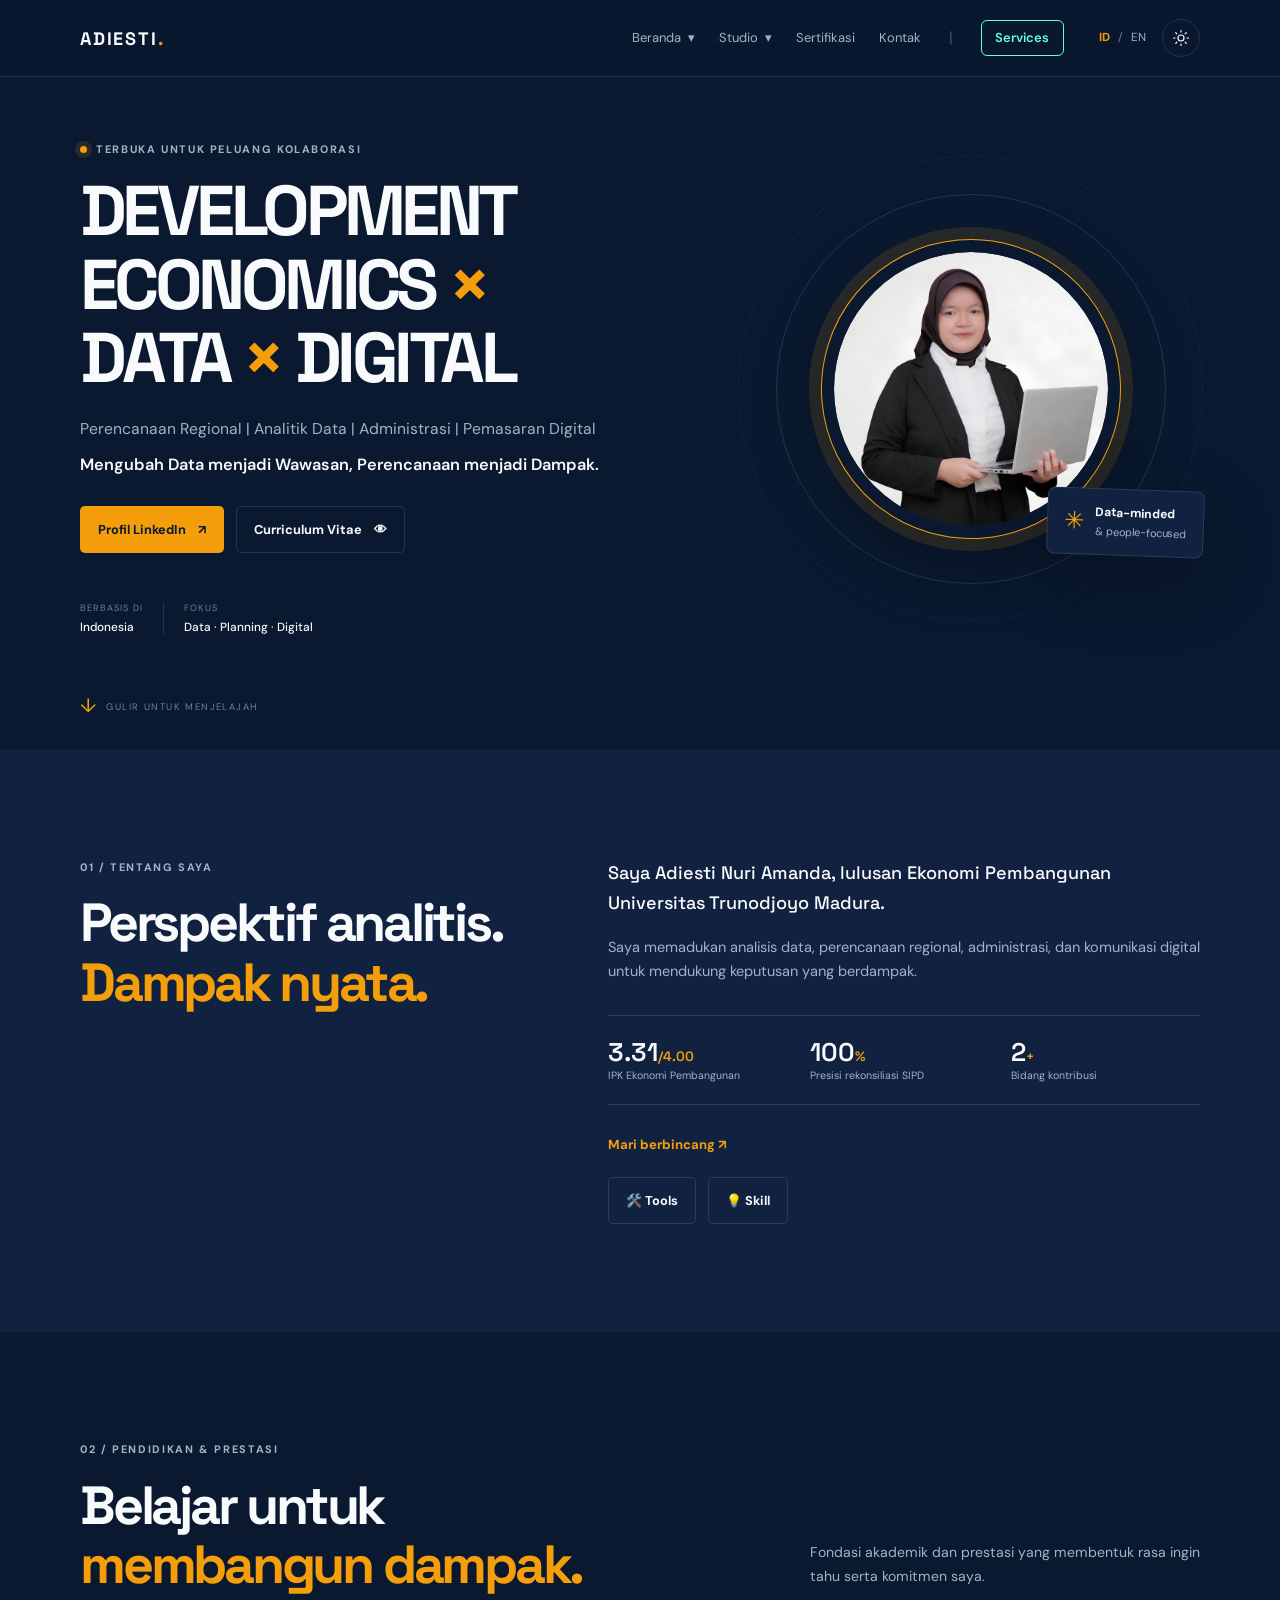
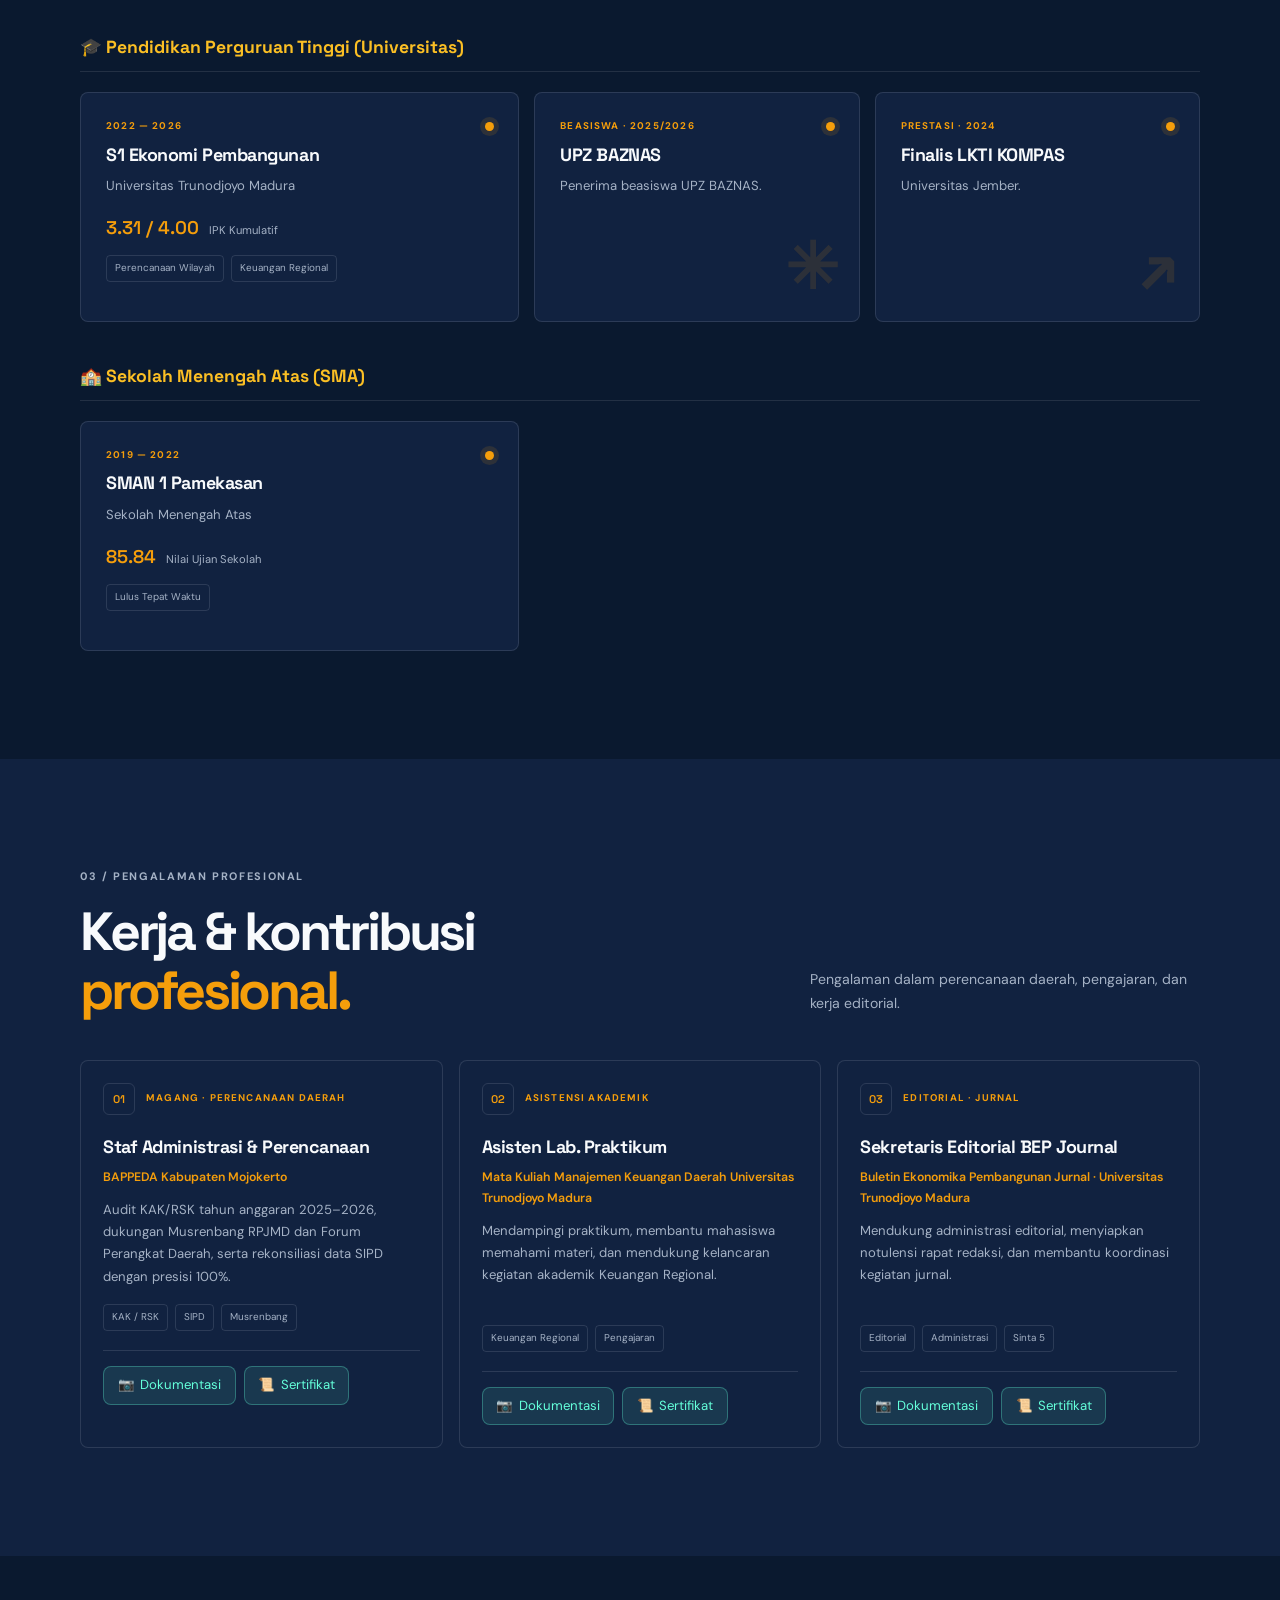
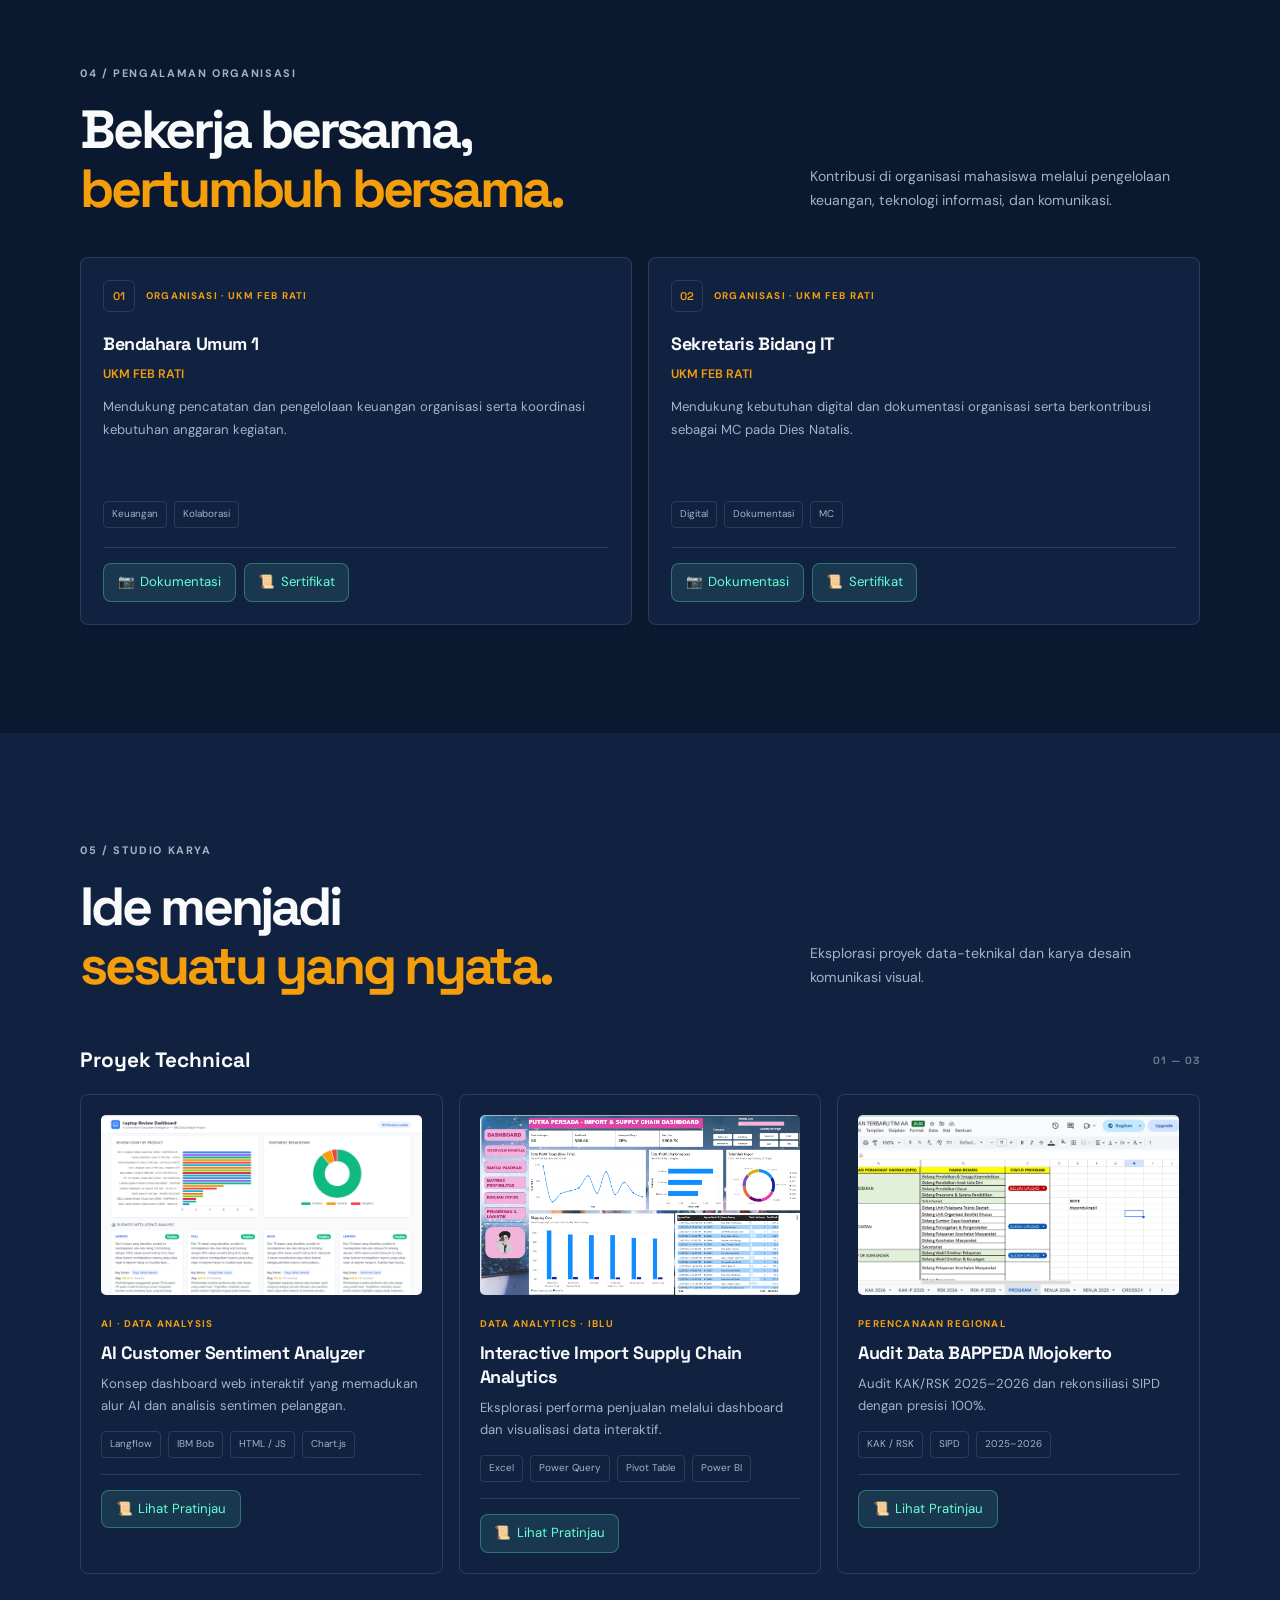
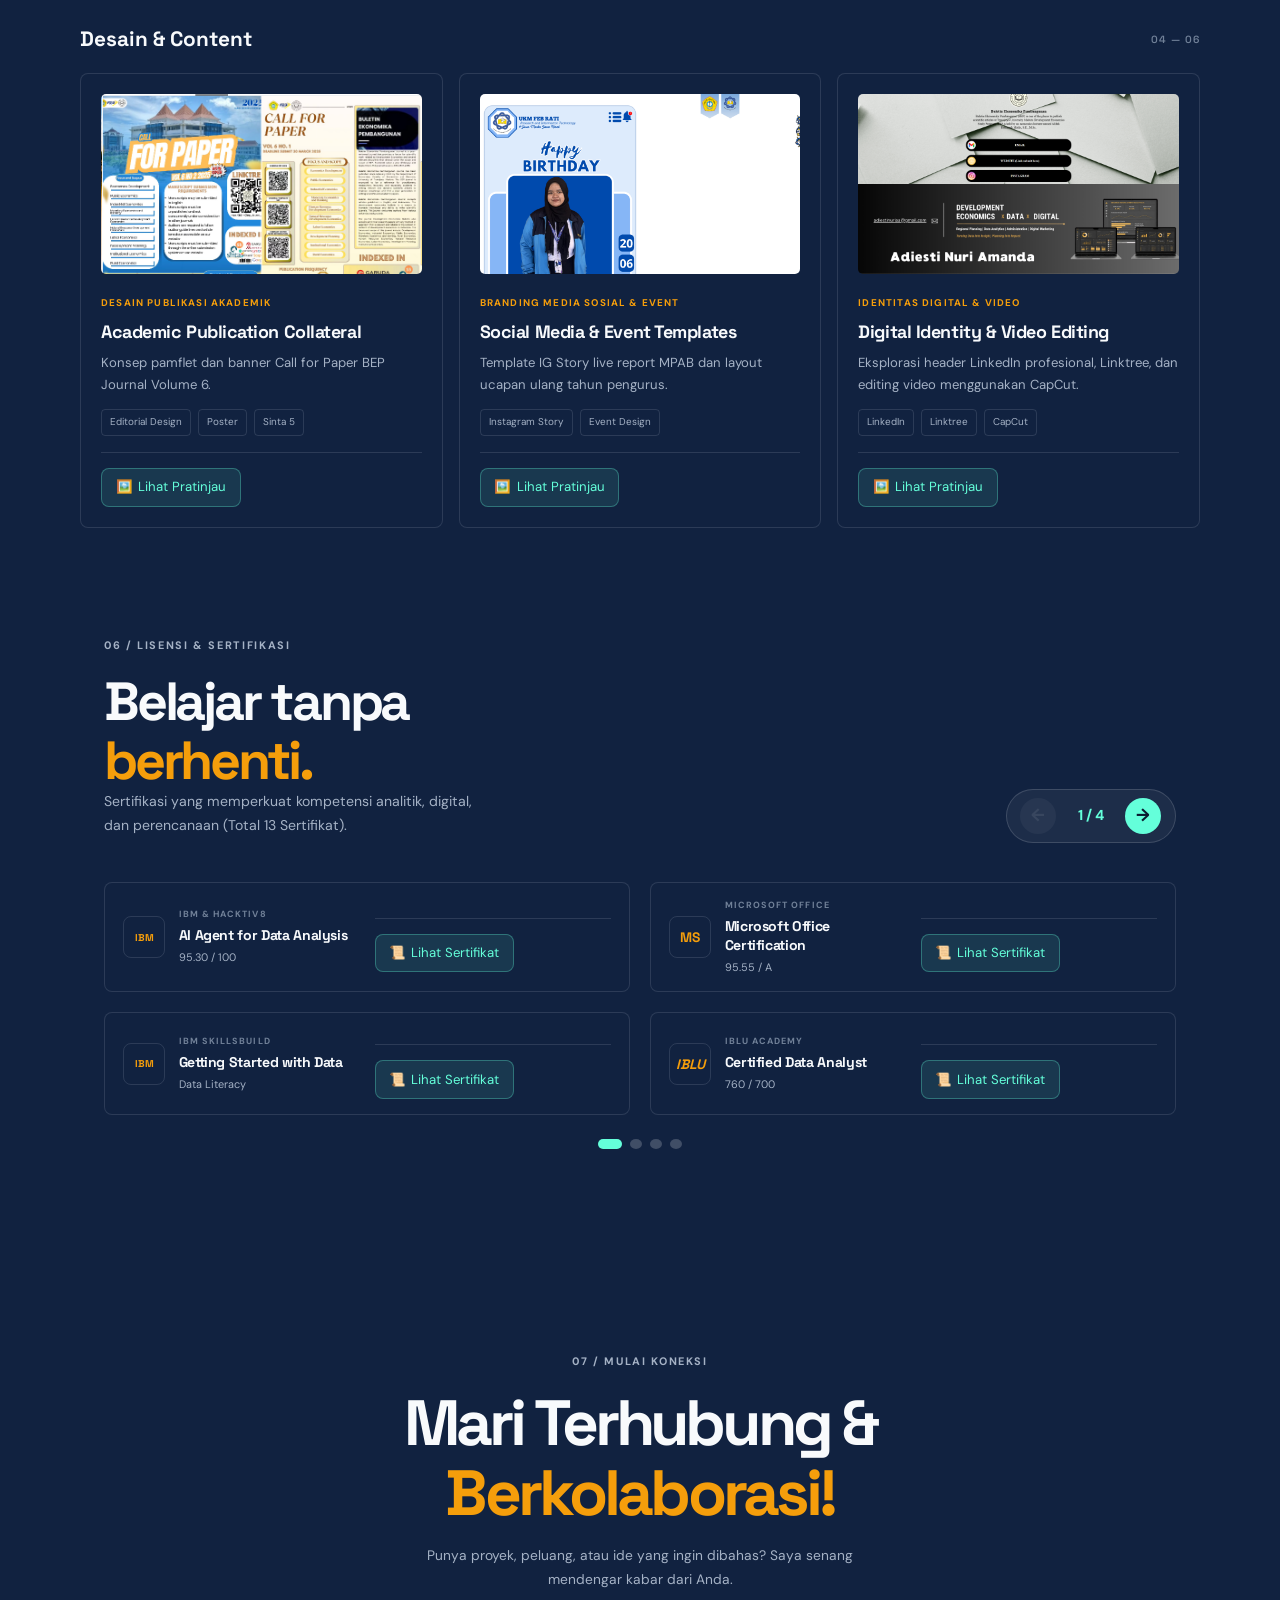
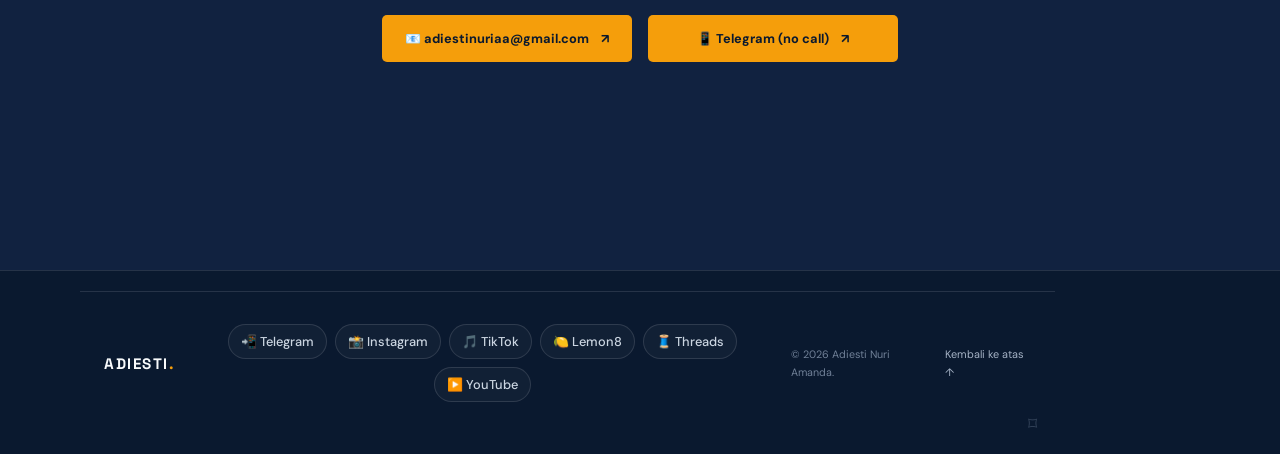
==== commit 057347b9: "Commit awal portofolio website" ====
--- a/index.html
+++ b/index.html
@@ -125,7 +125,7 @@
 
     <!-- Area Tampilan File PDF (iFrame Viewer) -->
     <div class="canvas-guard" id="cv-canvas-guard" style="position: relative; margin-top: 1rem; height: 68vh; border-radius: 8px; overflow: hidden; background: #ffffff;">
-      <iframe id="cv-iframe" src="assets/eng-cv-adis.pdf" style="width: 100%; height: 100%; border: none;"></iframe>
+      <iframe id="cv-iframe" src="eng-cv-adis.pdf" style="width: 100%; height: 100%; border: none;"></iframe>
     </div>
 
     <!-- Catatan Proteksi & Keamanan -->
@@ -292,10 +292,10 @@
     <span>Musrenbang</span>
   </div>
   <div class="document-actions">
-    <button class="document-button" type="button" onclick="openDocModal('Dokumentasi BAPPEDA Mojokerto', 'assets/intern-bappeda-2.png', 'assets/intern-bappeda-1.png')">
+    <button class="document-button" type="button" onclick="openDocModal('Dokumentasi BAPPEDA Mojokerto', 'intern-bappeda-2.png', 'intern-bappeda-1.png')">
       📷 <span data-i18n="viewDocumentation">Dokumentasi</span>
     </button>
-    <button class="document-button" type="button" onclick="openCertModalSingle('Sertifikat Magang BAPPEDA Mojokerto', 'assets/intern-bappeda-sertifikat.pdf')">
+    <button class="document-button" type="button" onclick="openCertModalSingle('Sertifikat Magang BAPPEDA Mojokerto', 'intern-bappeda-sertifikat.pdf')">
       📜 <span data-i18n="viewCertificate">Sertifikat</span>
     </button>
   </div>
@@ -315,10 +315,10 @@
     <span data-i18n="teaching">Pengajaran</span>
   </div>
   <div class="document-actions">
-    <button class="document-button" type="button" onclick="openDocModal('Dokumentasi Asisten Lab', 'assets/lab-asisten-1.png', 'assets/lab-asisten-2.png')">
+    <button class="document-button" type="button" onclick="openDocModal('Dokumentasi Asisten Lab', 'lab-asisten-1.png', 'lab-asisten-2.png')">
       📷 <span data-i18n="viewDocumentation">Dokumentasi</span>
     </button>
-    <button class="document-button" type="button" onclick="openCertModalSingle('Sertifikat Asisten Lab Keuangan Regional', 'assets/aslab-sertifikat.pdf')">
+    <button class="document-button" type="button" onclick="openCertModalSingle('Sertifikat Asisten Lab Keuangan Regional', 'aslab-sertifikat.pdf')">
       📜 <span data-i18n="viewCertificate">Sertifikat</span>
     </button>
   </div>
@@ -339,7 +339,7 @@
     <span>Sinta 5</span>
   </div>
   <div class="document-actions">
-    <button class="document-button" type="button" onclick="openDocModal('Dokumentasi BEP Journal', 'assets/bep-1.jpg', 'assets/kolaborasi-rapat-bep.jpg')">
+    <button class="document-button" type="button" onclick="openDocModal('Dokumentasi BEP Journal', 'bep-1.jpg', 'kolaborasi-rapat-bep.jpg')">
       📷 <span data-i18n="viewDocumentation">Dokumentasi</span>
     </button>
     <button class="document-button" type="button" onclick="openCertModalSingle('Sertifikat Editorial BEP Journal', 'assets/bep_cert.jpg')">
@@ -376,11 +376,11 @@
         <span data-i18n="teamwork">Kolaborasi</span>
       </div>
       <div class="document-actions">
-        <button class="document-button" type="button" onclick="openDocModal('Dokumentasi Bendahara Umum UKM FEB RATI', 'assets/bendahara-umum-1-1.png', 'assets/bendahara-umum-1-2.png')">
+        <button class="document-button" type="button" onclick="openDocModal('Dokumentasi Bendahara Umum UKM FEB RATI', 'bendahara-umum-1-1.png', 'bendahara-umum-1-2.png')">
           📷 <span data-i18n="viewDocumentation">Dokumentasi</span>
         </button>
         <!-- Mengarahkan ke berkas PDF Sertifikat Bendahara -->
-        <button class="document-button" type="button" onclick="openCertModal('Sertifikat Bendahara Umum UKM FEB RATI', 'assets/bendahara-umum-1-sertifikat.pdf')">
+        <button class="document-button" type="button" onclick="openCertModal('Sertifikat Bendahara Umum UKM FEB RATI', 'bendahara-umum-1-sertifikat.pdf')">
           📜 <span data-i18n="viewCertificate">Sertifikat</span>
         </button>
       </div>
@@ -401,11 +401,11 @@
         <span>MC</span>
       </div>
       <div class="document-actions">
-        <button class="document-button" type="button" onclick="openDocModal('Dokumentasi Sekretaris IT UKM FEB RATI', 'assets/dokumentasi-it-2.png', 'assets/dokumentasi-it-1.png')">
+        <button class="document-button" type="button" onclick="openDocModal('Dokumentasi Sekretaris IT UKM FEB RATI', 'dokumentasi-it-2.png', 'dokumentasi-it-1.png')">
           📷 <span data-i18n="viewDocumentation">Dokumentasi</span>
         </button>
         <!-- Mengarahkan ke berkas PDF Sertifikat IT -->
-        <button class="document-button" type="button" onclick="openCertModal('Sertifikat Sekretaris IT UKM FEB RATI', 'assets/sekretaris-divisi-it.pdf')">
+        <button class="document-button" type="button" onclick="openCertModal('Sertifikat Sekretaris IT UKM FEB RATI', 'sekretaris-divisi-it.pdf')">
           📜 <span data-i18n="viewCertificate">Sertifikat</span>
         </button>
       </div>
@@ -433,7 +433,7 @@
     <article class="project-card reveal">
       <!-- 1. Preview Gambar Proyek -->
       <div class="project-visual" style="padding: 0; overflow: hidden; height: 180px;">
-        <img src="assets/laptop.png" alt="Preview AI Customer Sentiment Analyzer" style="width: 100%; height: 100%; object-fit: cover;" />
+        <img src="laptop.png" alt="Preview AI Customer Sentiment Analyzer" style="width: 100%; height: 100%; object-fit: cover;" />
       </div>
 
       <p class="card-kicker">AI · DATA ANALYSIS</p>
@@ -449,7 +449,7 @@
 
       <!-- 2. Tombol Membuka Dokumen / Laporan -->
       <div class="document-actions" style="margin-top: 1rem; display: flex; gap: 0.5rem; flex-wrap: wrap;">
-        <button class="document-button" type="button" onclick="event.stopPropagation(); openCertModal('AI Customer Sentiment Analyzer', 'assets/laptop.png')">
+        <button class="document-button" type="button" onclick="event.stopPropagation(); openCertModal('AI Customer Sentiment Analyzer', 'laptop.png')">
           📜 <span>Lihat Pratinjau</span>
         </button>
         </a>
@@ -460,7 +460,7 @@
     <article class="project-card reveal">
       <!-- 1. Preview Gambar Proyek -->
       <div class="project-visual" style="padding: 0; overflow: hidden; height: 180px;">
-        <img src="assets/import-supply-chain.png" alt="Preview Interactive Import Supply Chain Analytics" style="width: 100%; height: 100%; object-fit: cover;" />
+        <img src="import-supply-chain.png" alt="Preview Interactive Import Supply Chain Analytics" style="width: 100%; height: 100%; object-fit: cover;" />
       </div>
 
       <p class="card-kicker">DATA ANALYTICS · IBLU</p>
@@ -476,7 +476,7 @@
 
       <!-- 2. Tombol Membuka Dokumen / Laporan -->
       <div class="document-actions" style="margin-top: 1rem; display: flex; gap: 0.5rem; flex-wrap: wrap;">
-        <button class="document-button" type="button" onclick="event.stopPropagation(); openCertModal('Interactive Pizza Sales Analytics', 'assets/import-supply-chain.png')">
+        <button class="document-button" type="button" onclick="event.stopPropagation(); openCertModal('Interactive Pizza Sales Analytics', 'import-supply-chain.png')">
           📜 <span>Lihat Pratinjau</span>
         </button>
         </a>
@@ -487,7 +487,7 @@
     <article class="project-card reveal">
       <!-- 1. Preview Gambar Proyek -->
       <div class="project-visual" style="padding: 0; overflow: hidden; height: 180px;">
-        <img src="assets/intern-bappeda-3.png" alt="Preview Audit Data BAPPEDA Mojokerto" style="width: 100%; height: 100%; object-fit: cover;" />
+        <img src="intern-bappeda-3.png" alt="Preview Audit Data BAPPEDA Mojokerto" style="width: 100%; height: 100%; object-fit: cover;" />
       </div>
 
       <p class="card-kicker" data-i18n="regionalAudit">PERENCANAAN REGIONAL</p>
@@ -502,7 +502,7 @@
 
       <!-- 2. Tombol Membuka Dokumen / Laporan -->
       <div class="document-actions" style="margin-top: 1rem; display: flex; gap: 0.5rem; flex-wrap: wrap;">
-        <button class="document-button" type="button" onclick="event.stopPropagation(); openCertModal('Audit Data BAPPEDA Mojokerto', 'assets/intern-bappeda-3.png')">
+        <button class="document-button" type="button" onclick="event.stopPropagation(); openCertModal('Audit Data BAPPEDA Mojokerto', 'intern-bappeda-3.png')">
           📜 <span>Lihat Pratinjau</span>
         </button>
         </a>
@@ -525,7 +525,7 @@
     <article class="project-card reveal">
       <!-- 1. Preview Gambar Utama -->
       <div class="project-visual" style="padding: 0; overflow: hidden; height: 180px;">
-        <img src="assets/bep-pamflet.png" alt="Preview Academic Publication Collateral" style="width: 100%; height: 100%; object-fit: cover;" />
+        <img src="bep-pamflet.png" alt="Preview Academic Publication Collateral" style="width: 100%; height: 100%; object-fit: cover;" />
       </div>
 
       <p class="card-kicker" data-i18n="academicDesign">DESAIN PUBLIKASI AKADEMIK</p>
@@ -540,7 +540,7 @@
 
       <!-- 2. Tombol Membuka Dokumen / Gambar Karya -->
       <div class="document-actions" style="margin-top: 1rem; display: flex; gap: 0.5rem; flex-wrap: wrap;">
-        <button class="document-button" type="button" onclick="event.stopPropagation(); openCertModal('Academic Publication Collateral', 'assets/bep-pamflet.png')">
+        <button class="document-button" type="button" onclick="event.stopPropagation(); openCertModal('Academic Publication Collateral', 'bep-pamflet.png')">
           🖼️ <span>Lihat Pratinjau</span>
         </button>
         </a>
@@ -551,7 +551,7 @@
     <article class="project-card reveal">
       <!-- 1. Preview Gambar Utama -->
       <div class="project-visual" style="padding: 0; overflow: hidden; height: 180px;">
-        <img src="assets/proyek-college-kartu-2.png" alt="Preview Social Media & Event Templates" style="width: 100%; height: 100%; object-fit: cover;" />
+        <img src="proyek-college-kartu-2.png" alt="Preview Social Media & Event Templates" style="width: 100%; height: 100%; object-fit: cover;" />
       </div>
 
       <p class="card-kicker" data-i18n="socialBranding">BRANDING MEDIA SOSIAL &amp; EVENT</p>
@@ -565,7 +565,7 @@
 
       <!-- 2. Tombol Membuka Dokumen / Gambar Karya -->
       <div class="document-actions" style="margin-top: 1rem; display: flex; gap: 0.5rem; flex-wrap: wrap;">
-        <button class="document-button" type="button" onclick="event.stopPropagation(); openCertModal('Social Media & Event Templates', 'assets/proyek-college-kartu-2.png')">
+        <button class="document-button" type="button" onclick="event.stopPropagation(); openCertModal('Social Media & Event Templates', 'proyek-college-kartu-2.png')">
           🖼️ <span>Lihat Pratinjau</span>
         </button>
         </a>
@@ -576,7 +576,7 @@
     <article class="project-card reveal">
       <!-- 1. Preview Gambar Utama -->
       <div class="project-visual" style="padding: 0; overflow: hidden; height: 180px;">
-        <img src="assets/proyek-college-kartu-3.png" alt="Preview Digital Identity & Video Editing" style="width: 100%; height: 100%; object-fit: cover;" />
+        <img src="proyek-college-kartu-3.png" alt="Preview Digital Identity & Video Editing" style="width: 100%; height: 100%; object-fit: cover;" />
       </div>
 
       <p class="card-kicker" data-i18n="digitalIdentity">IDENTITAS DIGITAL &amp; VIDEO</p>
@@ -591,7 +591,7 @@
 
       <!-- 2. Tombol Membuka Dokumen / Gambar Karya -->
       <div class="document-actions" style="margin-top: 1rem; display: flex; gap: 0.5rem; flex-wrap: wrap;">
-        <button class="document-button" type="button" onclick="event.stopPropagation(); openCertModal('Digital Identity & Video Editing', 'assets/proyek-college-kartu-3.png')">
+        <button class="document-button" type="button" onclick="event.stopPropagation(); openCertModal('Digital Identity & Video Editing', 'proyek-college-kartu-3.png')">
           🖼️ <span>Lihat Pratinjau</span>
         </button>
         </a>
@@ -632,7 +632,7 @@
             <div><p class="cert-issuer">IBM &amp; HACKTIV8</p><h3>AI Agent for Data Analysis</h3><p class="cert-score">95.30 / 100</p></div>
           </div>
           <div class="document-actions" style="margin-top: 1rem;">
-            <button class="document-button" type="button" onclick="openCertModal('AI Agent for Data Analysis - IBM & Hacktiv8', 'assets/data-analyst-ibm-sertifikat.pdf')">
+            <button class="document-button" type="button" onclick="openCertModal('AI Agent for Data Analysis - IBM & Hacktiv8', 'data-analyst-ibm-sertifikat.pdf')">
               📜 <span>Lihat Sertifikat</span>
             </button>
           </div>
@@ -644,7 +644,7 @@
             <div><p class="cert-issuer">MICROSOFT OFFICE</p><h3>Microsoft Office Certification</h3><p class="cert-score">95.55 / A</p></div>
           </div>
           <div class="document-actions" style="margin-top: 1rem;">
-            <button class="document-button" type="button" onclick="openCertModal('Microsoft Office Certification', 'assets/sertifikat-ms-office-lkp.pdf')">
+            <button class="document-button" type="button" onclick="openCertModal('Microsoft Office Certification', 'sertifikat-ms-office-lkp.pdf')">
               📜 <span>Lihat Sertifikat</span>
             </button>
           </div>
@@ -656,7 +656,7 @@
             <div><p class="cert-issuer">IBM SKILLSBUILD</p><h3>Getting Started with Data</h3><p class="cert-score">Data Literacy</p></div>
           </div>
           <div class="document-actions" style="margin-top: 1rem;">
-            <button class="document-button" type="button" onclick="openCertModal('Getting Started with Data - IBM', 'assets/getting-starterd-with-data-sertifikat.pdf')">
+            <button class="document-button" type="button" onclick="openCertModal('Getting Started with Data - IBM', 'getting-starterd-with-data-sertifikat.pdf')">
               📜 <span>Lihat Sertifikat</span>
             </button>
           </div>
@@ -668,7 +668,7 @@
             <div><p class="cert-issuer">IBLU ACADEMY</p><h3>Certified Data Analyst</h3><p class="cert-score">760 / 700</p></div>
           </div>
           <div class="document-actions" style="margin-top: 1rem;">
-            <button class="document-button" type="button" onclick="openCertModal('Certified Data Analyst - iBLU Academy', 'assets/data-analyst-sertifikat-by-iblu-academy.pdf')">
+            <button class="document-button" type="button" onclick="openCertModal('Certified Data Analyst - iBLU Academy', 'data-analyst-sertifikat-by-iblu-academy.pdf')">
               📜 <span>Lihat Sertifikat</span>
             </button>
           </div>
@@ -697,7 +697,7 @@
             <div><p class="cert-issuer">BNSP · LSP RENBANG</p><h3>Perencanaan Pembangunan Daerah</h3><p class="cert-score">BNSP Certified</p></div>
           </div>
           <div class="document-actions" style="margin-top: 1rem;">
-            <button class="document-button" type="button" onclick="openCertModal('Perencanaan Pembangunan Daerah - BNSP', 'assets/sertifikat-lsp-renbang.pdf')">
+            <button class="document-button" type="button" onclick="openCertModal('Perencanaan Pembangunan Daerah - BNSP', 'sertifikat-lsp-renbang.pdf')">
               📜 <span>Lihat Sertifikat</span>
             </button>
           </div>
@@ -721,7 +721,7 @@
             <div><p class="cert-issuer">COURSERA</p><h3>Building a Business Presence With Facebook Marketing</h3><p class="cert-score">Project Course</p></div>
           </div>
           <div class="document-actions" style="margin-top: 1rem;">
-            <button class="document-button" type="button" onclick="openCertModal('Building a Business Presence With Facebook Marketing - Coursera', 'assets/building-a-business-presence-with-facebook-marketing-sertifikat.pdf')">
+            <button class="document-button" type="button" onclick="openCertModal('Building a Business Presence With Facebook Marketing - Coursera', 'building-a-business-presence-with-facebook-marketing-sertifikat.pdf')">
               📜 <span>Lihat Sertifikat</span>
             </button>
           </div>
@@ -738,7 +738,7 @@
             <div><p class="cert-issuer">IBM SKILLSBUILD</p><h3>Build an AI Agent</h3><p class="cert-score">AI &amp; Data</p></div>
           </div>
           <div class="document-actions" style="margin-top: 1rem;">
-            <button class="document-button" type="button" onclick="openCertModal('Build an AI Agent - IBM', 'assets/build-an-ai-agent-sertifikat.pdf')">
+            <button class="document-button" type="button" onclick="openCertModal('Build an AI Agent - IBM', 'build-an-ai-agent-sertifikat.pdf')">
               📜 <span>Lihat Sertifikat</span>
             </button>
           </div>
@@ -750,7 +750,7 @@
             <div><p class="cert-issuer">COURSERA</p><h3>Introduction to Project Management with ClickUp</h3><p class="cert-score">Project Course</p></div>
           </div>
           <div class="document-actions" style="margin-top: 1rem;">
-            <button class="document-button" type="button" onclick="openCertModal('Introduction to Project Management with ClickUp - Coursera', 'assets/Introduction-to-Project-Management-with-ClickUp.pdf')">
+            <button class="document-button" type="button" onclick="openCertModal('Introduction to Project Management with ClickUp - Coursera', 'Introduction-to-Project-Management-with-ClickUp.pdf')">
               📜 <span>Lihat Sertifikat</span>
             </button>
           </div>
@@ -762,7 +762,7 @@
             <div><p class="cert-issuer">DQLAB</p><h3>Data Science Fundamentals</h3><p class="cert-score">Practical Project</p></div>
           </div>
           <div class="document-actions" style="margin-top: 1rem;">
-            <button class="document-button" type="button" onclick="openCertModal('Data Science Fundamentals - DQLab', 'assets/dqlab-data-analyst-fundamental-sertifikat.pdf')">
+            <button class="document-button" type="button" onclick="openCertModal('Data Science Fundamentals - DQLab', 'dqlab-data-analyst-fundamental-sertifikat.pdf')">
               📜 <span>Lihat Sertifikat</span>
             </button>
           </div>
@@ -774,7 +774,7 @@
             <div><p class="cert-issuer">COURSERA</p><h3>Business Analysis & Process Management</h3><p class="cert-score">Project Course</p></div>
           </div>
           <div class="document-actions" style="margin-top: 1rem;">
-            <button class="document-button" type="button" onclick="openCertModal('Business Analysis & Process Management & Tools - Coursera', 'assets/business-analysis-dan-process-management-sertifikat.pdf')">
+            <button class="document-button" type="button" onclick="openCertModal('Business Analysis & Process Management & Tools - Coursera', 'business-analysis-dan-process-management-sertifikat.pdf')">
               📜 <span>Lihat Sertifikat</span>
             </button>
           </div>
@@ -791,7 +791,7 @@
             <div><p class="cert-issuer">COURSERA</p><h3>Build a free website with WordPress</h3><p class="cert-score">Project Course</p></div>
           </div>
           <div class="document-actions" style="margin-top: 1rem;">
-            <button class="document-button" type="button" onclick="openCertModal('Build a free website with WordPress - Coursera', 'assets/build-a-free-website-with-wordpress.pdf')">
+            <button class="document-button" type="button" onclick="openCertModal('Build a free website with WordPress - Coursera', 'build-a-free-website-with-wordpress.pdf')">
               📜 <span>Lihat Sertifikat</span>
             </button>
           </div>
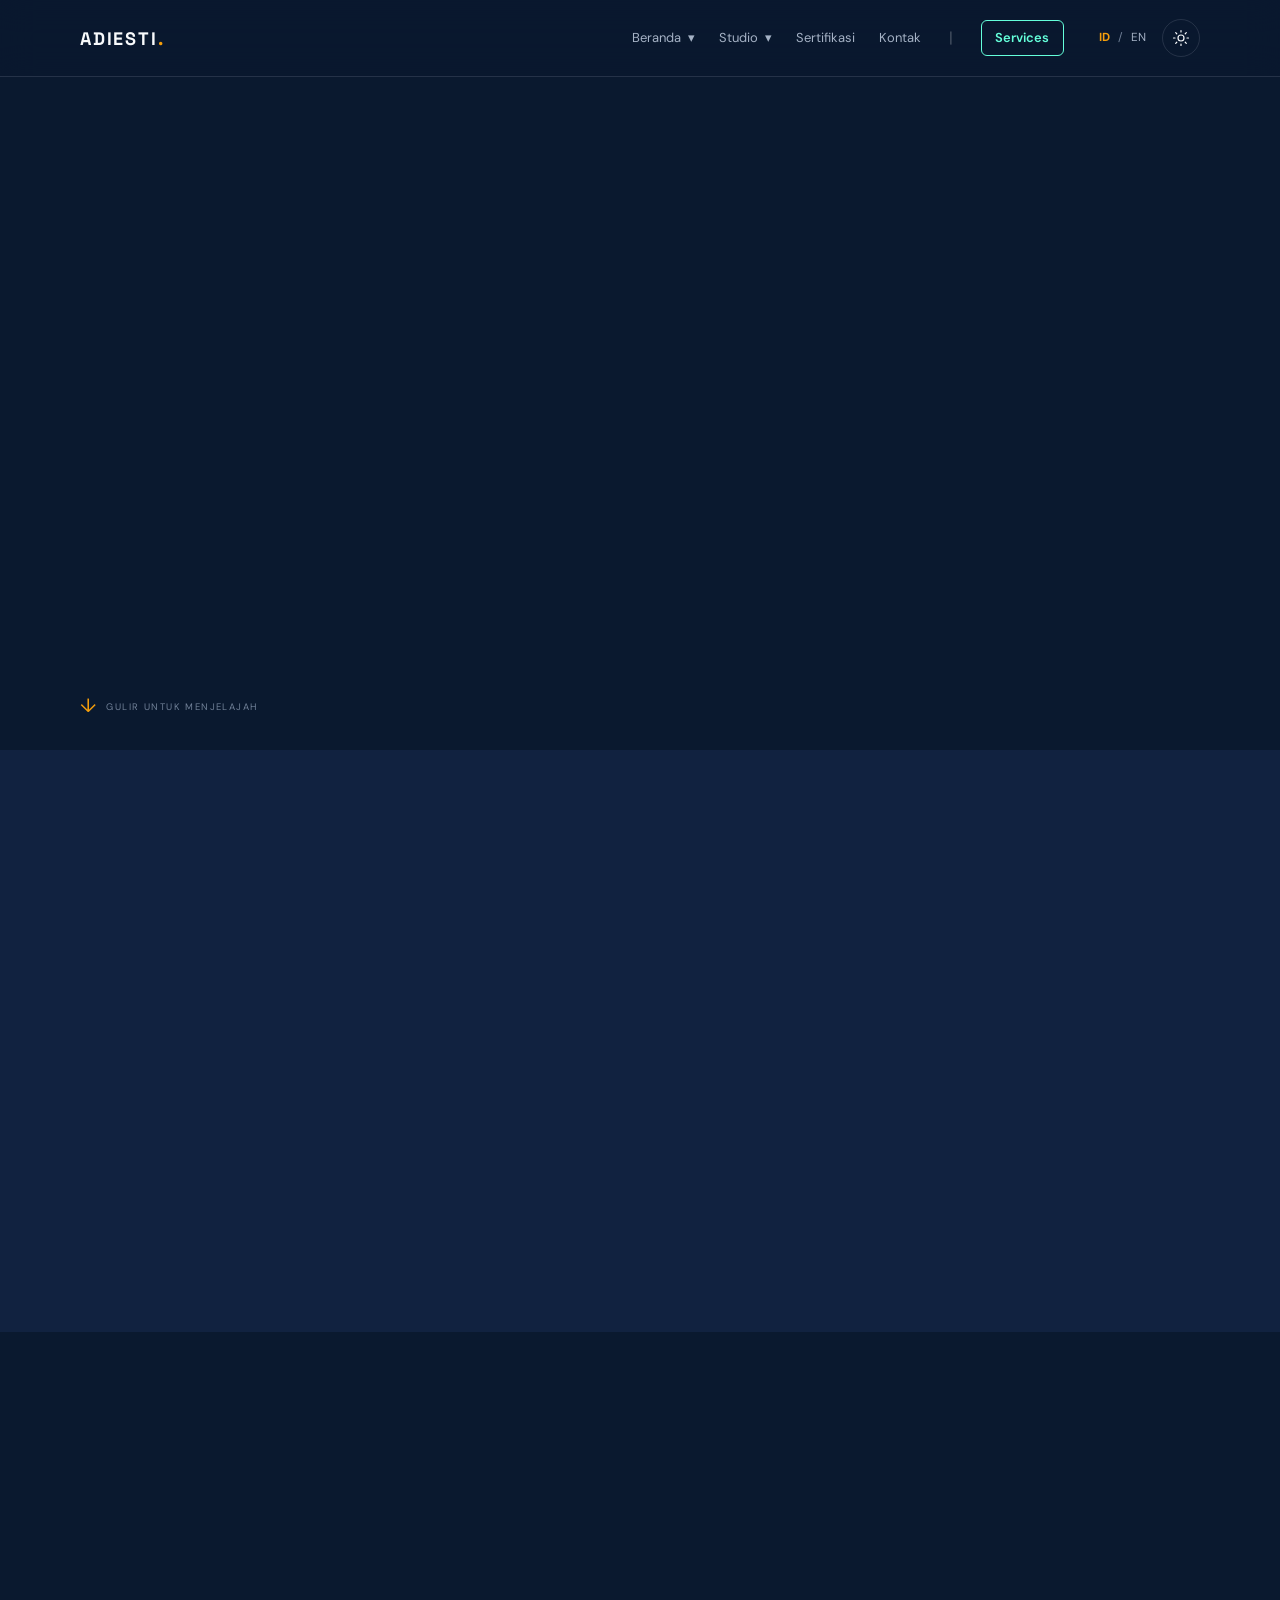
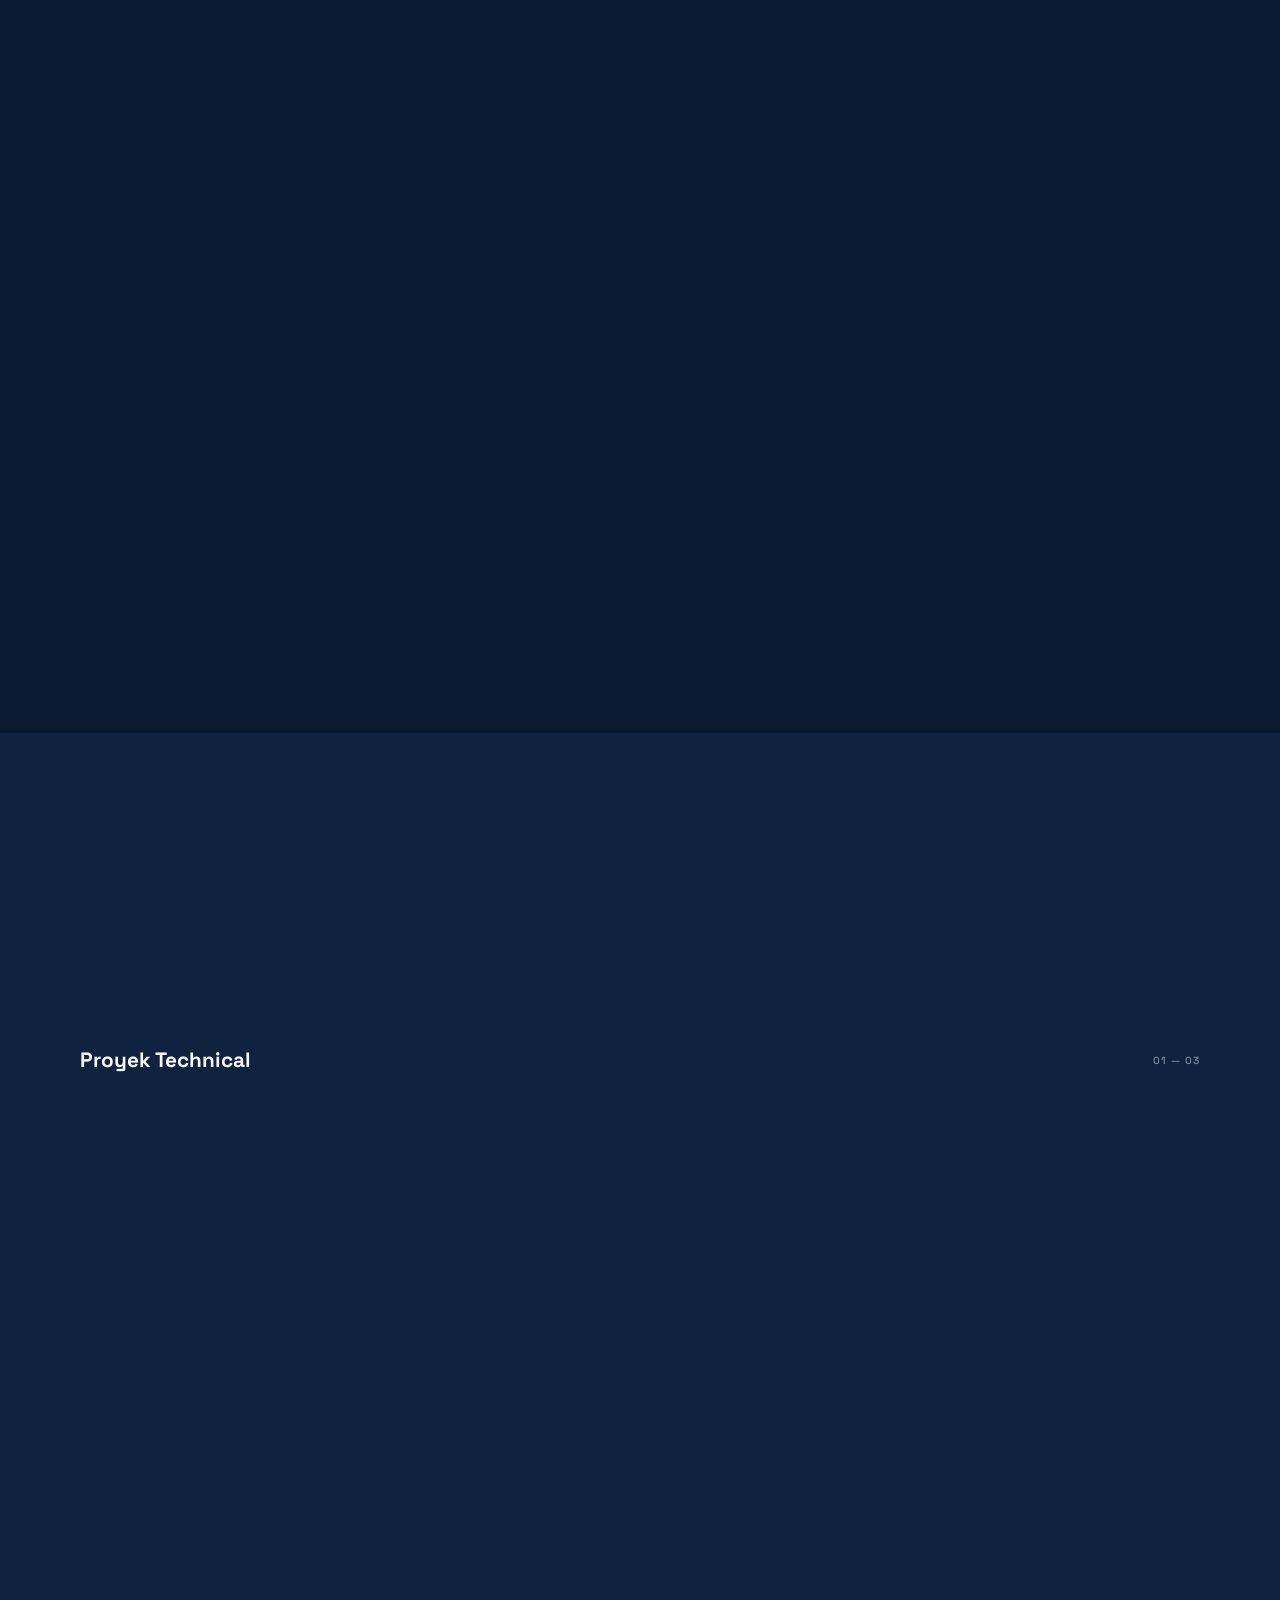
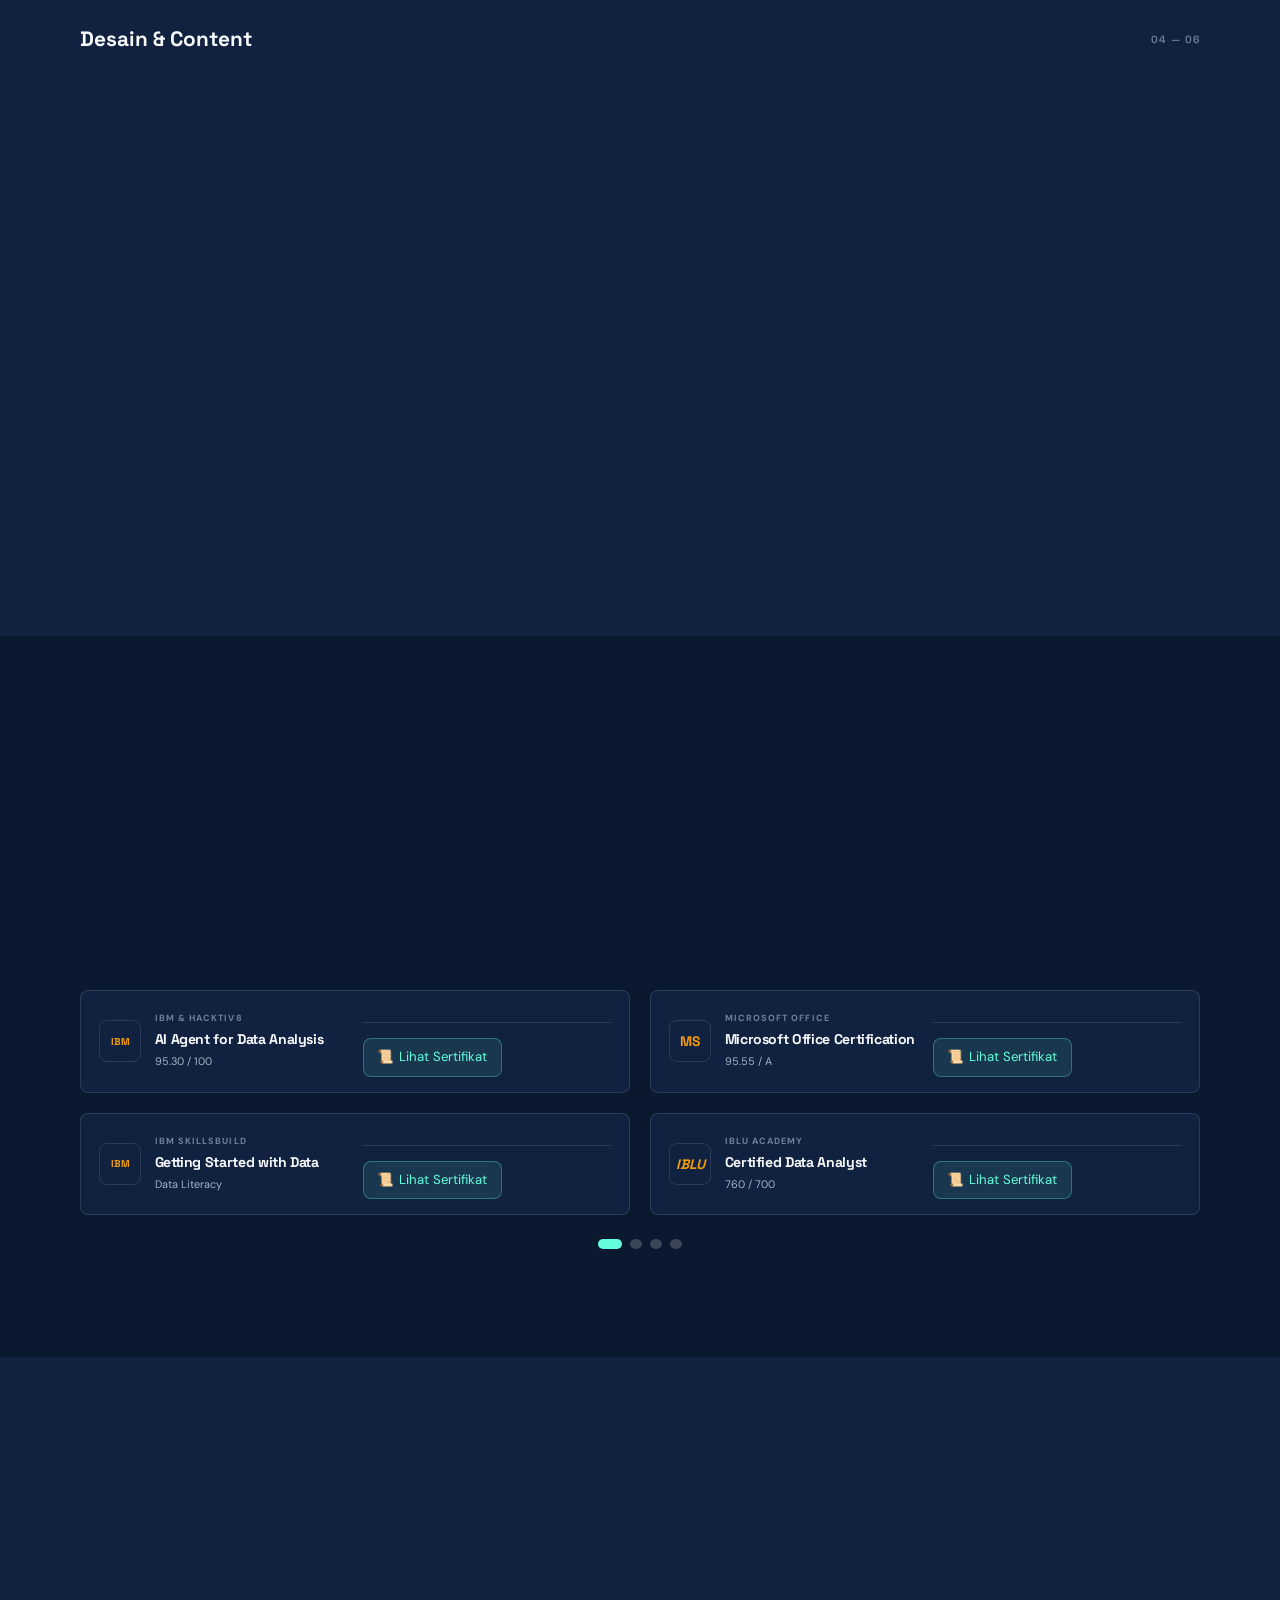
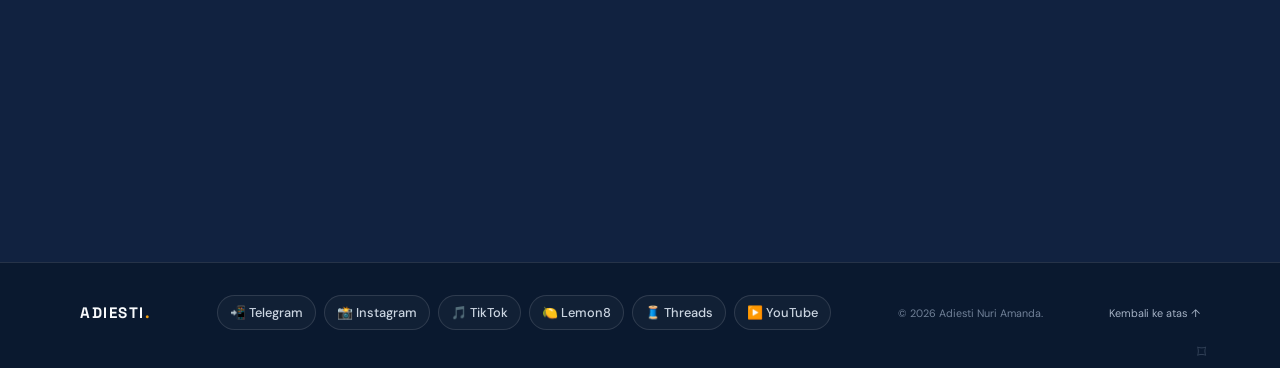
==== commit 75366883: "Commit awal portofolio website" ====
--- a/index.html
+++ b/index.html
@@ -23,47 +23,47 @@
         </button>
 
         <div class="nav-links" id="nav-links">
-  <!-- BERANDA -->
-  <div class="nav-dropdown">
-    <button class="nav-dropdown-trigger" type="button" aria-expanded="false" aria-controls="home-menu">
-      <span data-i18n="navHome">Beranda</span><span class="chevron" aria-hidden="true">▾</span>
-    </button>
-    <div class="dropdown-menu" id="home-menu">
-      <a href="#about" data-i18n="navAbout">Tentang Saya</a>
-      <a href="#education" data-i18n="navEducation">Pendidikan</a>
-      <div class="nested-dropdown">
-        <button class="nested-trigger" type="button" aria-expanded="false" aria-controls="experience-menu">
-          <span data-i18n="navExperience">Pengalaman</span><span class="side-chevron" aria-hidden="true">▹</span>
-        </button>
-        <div class="nested-menu" id="experience-menu">
-          <a href="#work-exp" data-i18n="navWork">Pengalaman Kerja</a>
-          <a href="#org-exp" data-i18n="navOrg">Pengalaman Organisasi</a>
-        </div>
-      </div>
-    </div>
-  </div>
-
-  <!-- STUDIO KARYA -->
-  <div class="nav-dropdown">
-    <button class="nav-dropdown-trigger" type="button" aria-expanded="false" aria-controls="studio-menu">
-      <span data-i18n="navStudio">Studio</span><span class="chevron" aria-hidden="true">▾</span>
-    </button>
-    <div class="dropdown-menu" id="studio-menu">
-      <a href="#studio-proyek" data-i18n="navTechnical">Proyek Technical</a>
-      <a href="#studio-desain" data-i18n="navCreative">Desain &amp; Content</a>
-    </div>
-  </div>
-
-  <!-- SERTIFIKASI -->
-  <a class="nav-direct" href="#certifications" data-i18n="navCertifications">Sertifikasi</a>
-
-  <!-- KONTAK -->
-  <a class="nav-direct" href="#contact" data-i18n="navContact">Kontak</a>
-
-  <!-- PEMISAH & TOMBOL SERVICES TERPISAH -->
-  <span class="nav-divider" aria-hidden="true" style="opacity: 0.25; margin: 0 0.25rem;">|</span>
-  <a class="nav-direct nav-services-btn" href="services.html" data-i18n="navServices" style="color: #64ffda; border: 1px solid #64ffda; padding: 0.35rem 0.85rem; border-radius: 6px; font-weight: 600;">Services</a>
-</div>
+          <!-- BERANDA -->
+          <div class="nav-dropdown">
+            <button class="nav-dropdown-trigger" type="button" aria-expanded="false" aria-controls="home-menu">
+              <span data-i18n="navHome">Beranda</span><span class="chevron" aria-hidden="true">▾</span>
+            </button>
+            <div class="dropdown-menu" id="home-menu">
+              <a href="#about" data-i18n="navAbout">Tentang Saya</a>
+              <a href="#education" data-i18n="navEducation">Pendidikan</a>
+              <div class="nested-dropdown">
+                <button class="nested-trigger" type="button" aria-expanded="false" aria-controls="experience-menu">
+                  <span data-i18n="navExperience">Pengalaman</span><span class="side-chevron" aria-hidden="true">▹</span>
+                </button>
+                <div class="nested-menu" id="experience-menu">
+                  <a href="#work-exp" data-i18n="navWork">Pengalaman Kerja</a>
+                  <a href="#org-exp" data-i18n="navOrg">Pengalaman Organisasi</a>
+                </div>
+              </div>
+            </div>
+          </div>
+
+          <!-- STUDIO KARYA -->
+          <div class="nav-dropdown">
+            <button class="nav-dropdown-trigger" type="button" aria-expanded="false" aria-controls="studio-menu">
+              <span data-i18n="navStudio">Studio</span><span class="chevron" aria-hidden="true">▾</span>
+            </button>
+            <div class="dropdown-menu" id="studio-menu">
+              <a href="#studio-proyek" data-i18n="navTechnical">Proyek Technical</a>
+              <a href="#studio-desain" data-i18n="navCreative">Desain &amp; Content</a>
+            </div>
+          </div>
+
+          <!-- SERTIFIKASI -->
+          <a class="nav-direct" href="#certifications" data-i18n="navCertifications">Sertifikasi</a>
+
+          <!-- KONTAK -->
+          <a class="nav-direct" href="#contact" data-i18n="navContact">Kontak</a>
+
+          <!-- PEMISAH & TOMBOL SERVICES TERPISAH -->
+          <span class="nav-divider" aria-hidden="true" style="opacity: 0.25; margin: 0 0.25rem;">|</span>
+          <a class="nav-direct nav-services-btn" href="services.html" data-i18n="navServices" style="color: #64ffda; border: 1px solid #64ffda; padding: 0.35rem 0.85rem; border-radius: 6px; font-weight: 600;">Services</a>
+        </div>
 
         <div class="nav-controls">
           <div class="language-switch" role="group" aria-label="Pilih bahasa">
@@ -80,6 +80,7 @@
     </header>
 
     <main id="main">
+      <!-- HERO SECTION -->
       <section class="hero container" id="home">
         <div class="hero-copy reveal">
           <p class="eyebrow"><span class="status-dot"></span><span data-i18n="heroEyebrow">TERBUKA UNTUK PELUANG KOLABORASI</span></p>
@@ -87,53 +88,17 @@
           <p class="hero-subtitle" data-i18n="heroSubtitle">Perencanaan Regional | Analitik Data | Administrasi | Pemasaran Digital</p>
           <p class="hero-tagline" data-i18n="heroTagline">Mengubah Data menjadi Wawasan, Perencanaan menjadi Dampak.</p>
           
-<!-- Tombol Pemicu di Hero Section -->
-<div class="hero-actions">
-  <a class="button button-primary" href="https://www.linkedin.com/in/adiestinuriaa" target="_blank" rel="noopener noreferrer">
-    <span>Profil LinkedIn</span>
-    <span aria-hidden="true">↗</span>
-  </a>
-  
-  <button class="button button-secondary" type="button" onclick="openCVPreview('id')">
-    <span data-i18n="viewCv">Curriculum Vitae</span>
-    <span aria-hidden="true">👁</span>
-  </button>
-</div>
-
-<!-- MODAL PRATINJAU CV DUAL BAHASA (INDONESIA & INGGIS) -->
-<dialog id="cv-preview-dialog" class="document-dialog" aria-labelledby="cv-preview-title">
-  <div class="dialog-panel document-panel" style="max-width: 900px; background: #0a192f; border: 1px solid rgba(255, 255, 255, 0.15); border-radius: 16px; padding: 1.5rem; color: #ffffff;">
-    
-    <!-- Header Modal -->
-    <div class="preview-heading" style="display: flex; justify-content: space-between; align-items: center; padding-bottom: 0.75rem; border-bottom: 1px solid rgba(255,255,255,0.1); flex-wrap: wrap; gap: 0.5rem;">
-      <div>
-        <p class="eyebrow" style="color: #fbbf24; margin: 0; font-size: 0.75rem; font-weight: 600;">🔒 PROTECTED PREVIEW</p>
-        <h2 id="cv-preview-title" style="margin: 0; font-size: 1.2rem; color: #ffffff;">Curriculum Vitae — Adiesti Nuri Amanda</h2>
-      </div>
-      <button class="dialog-close icon-button" type="button" onclick="closeCVPreview()" aria-label="Tutup" style="background: rgba(255,255,255,0.1); border: 1px solid rgba(255,255,255,0.2); color: #fff; width: 32px; height: 32px; border-radius: 50%; cursor: pointer; display: flex; align-items: center; justify-content: center;">✕</button>
-    </div>
-
-    <!-- Tombol Pengalih Bahasa CV -->
-    <div class="cv-language-selector" style="display: flex; gap: 0.75rem; margin-top: 1rem; justify-content: center; flex-wrap: wrap;">
-      <button id="btn-cv-id" type="button" onclick="switchCVLanguage('id')" style="padding: 0.6rem 1.2rem; font-size: 0.875rem; border-radius: 8px; border: none; cursor: pointer; transition: all 0.2s ease;">
-        CV Indonesia
-      </button>
-      <button id="btn-cv-en" type="button" onclick="switchCVLanguage('en')" style="padding: 0.6rem 1.2rem; font-size: 0.875rem; border-radius: 8px; border: none; cursor: pointer; transition: all 0.2s ease;">
-        CV Inggris (English)
-      </button>
-    </div>
-
-    <!-- Area Tampilan File PDF (iFrame Viewer) -->
-    <div class="canvas-guard" id="cv-canvas-guard" style="position: relative; margin-top: 1rem; height: 68vh; border-radius: 8px; overflow: hidden; background: #ffffff;">
-      <iframe id="cv-iframe" src="eng-cv-adis.pdf" style="width: 100%; height: 100%; border: none;"></iframe>
-    </div>
-
-    <!-- Catatan Proteksi & Keamanan -->
-    <p class="security-note" style="margin-top: 1rem; font-size: 0.8rem; opacity: 0.7; text-align: center; color: #cbd5e1;">
-      🔒 Mode Lihat-Saja. Gunakan tombol di atas untuk berpindah antara CV Bahasa Indonesia dan Inggris.
-    </p>
-  </div>
-</dialog>
+          <div class="hero-actions">
+            <a class="button button-primary" href="https://www.linkedin.com/in/adiestinuriaa" target="_blank" rel="noopener noreferrer">
+              <span>Profil LinkedIn</span>
+              <span aria-hidden="true">↗</span>
+            </a>
+            
+            <button class="button button-secondary" type="button" onclick="openCVPreview('id')">
+              <span data-i18n="viewCv">Curriculum Vitae</span>
+              <span aria-hidden="true">👁</span>
+            </button>
+          </div>
 
           <div class="hero-meta">
             <span><small data-i18n="basedIn">BERBASIS DI</small><strong>Indonesia</strong></span>
@@ -141,17 +106,11 @@
             <span><small data-i18n="focus">FOKUS</small><strong>Data · Planning · Digital</strong></span>
           </div>
         </div>
+
         <div class="hero-visual reveal">
           <div class="portrait-frame">
             <div class="portrait">
-              <img
-                class="portrait-image"
-                src="pp-adis.png"
-                alt="Foto profil Adiesti Nuri Amanda"
-                width="600"
-                height="600"
-                fetchpriority="high"
-              />
+              <img class="portrait-image" src="pp-adis.png" alt="Foto profil Adiesti Nuri Amanda" width="600" height="600" fetchpriority="high" />
             </div>
           </div>
           <div class="floating-card"><span class="floating-icon">✳</span><span><strong>Data-minded</strong><small data-i18n="peopleFocused">&amp; people-focused</small></span></div>
@@ -160,32 +119,34 @@
         <a class="scroll-cue" href="#about"><span aria-hidden="true">↓</span><span data-i18n="scroll">GULIR UNTUK MENJELAJAH</span></a>
       </section>
 
-     <section class="section alternate" id="about">
-  <div class="container about-grid">
-    <div class="section-heading reveal">
-      <p class="eyebrow">01 / <span data-i18n="aboutEyebrow">TENTANG SAYA</span></p>
-      <h2 data-i18n="aboutTitle">Perspektif analitis.<br /><span class="accent">Dampak nyata.</span></h2>
-    </div>
-    <div class="about-content reveal">
-      <p class="about-lead" data-i18n="aboutLead">Saya Adiesti Nuri Amanda, lulusan Ekonomi Pembangunan Universitas Trunodjoyo Madura.</p>
-      <p data-i18n="aboutBody">Saya memadukan analisis data, perencanaan regional, administrasi, dan komunikasi digital untuk mendukung keputusan yang berdampak.</p>
-      <div class="facts">
-        <div><strong>3.31<span>/4.00</span></strong><small data-i18n="gpa">IPK Ekonomi Pembangunan</small></div>
-        <div><strong>100<span>%</span></strong><small data-i18n="sipdAccuracy">Presisi rekonsiliasi SIPD</small></div>
-        <div><strong>2<span>+</span></strong><small data-i18n="focusAreas">Bidang kontribusi</small></div>
-      </div>
-      <a class="text-link" href="#contact"><span data-i18n="letsTalk">Mari berbincang</span> ↗</a>
-
-      <!-- TOMBOL INTERAKTIF TOOLS & SKILL -->
-<div class="about-actions" style="display: flex; gap: 0.75rem; margin-top: 1.25rem; flex-wrap: wrap;">
-  <button class="button button-secondary" type="button" onclick="document.getElementById('tools-modal').showModal()">
-    <span>🛠️ Tools</span>
-  </button>
-  <button class="button button-secondary" type="button" onclick="document.getElementById('skills-modal').showModal()">
-    <span>💡 Skill</span>
-  </button>
-</div>
-</section>
+      <!-- SECTION ABOUT -->
+      <section class="section alternate" id="about">
+        <div class="container about-grid">
+          <div class="section-heading reveal">
+            <p class="eyebrow">01 / <span data-i18n="aboutEyebrow">TENTANG SAYA</span></p>
+            <h2 data-i18n="aboutTitle">Perspektif analitis.<br /><span class="accent">Dampak nyata.</span></h2>
+          </div>
+          <div class="about-content reveal">
+            <p class="about-lead" data-i18n="aboutLead">Saya Adiesti Nuri Amanda, lulusan Ekonomi Pembangunan Universitas Trunodjoyo Madura.</p>
+            <p data-i18n="aboutBody">Saya memadukan analisis data, perencanaan regional, administrasi, dan komunikasi digital untuk mendukung keputusan yang berdampak.</p>
+            <div class="facts">
+              <div><strong>3.31<span>/4.00</span></strong><small data-i18n="gpa">IPK Ekonomi Pembangunan</small></div>
+              <div><strong>100<span>%</span></strong><small data-i18n="sipdAccuracy">Presisi rekonsiliasi SIPD</small></div>
+              <div><strong>2<span>+</span></strong><small data-i18n="focusAreas">Bidang kontribusi</small></div>
+            </div>
+            <a class="text-link" href="#contact"><span data-i18n="letsTalk">Mari berbincang</span> ↗</a>
+
+            <div class="about-actions" style="display: flex; gap: 0.75rem; margin-top: 1.25rem; flex-wrap: wrap;">
+              <button class="button button-secondary" type="button" onclick="document.getElementById('tools-modal').showModal()">
+                <span>🛠️ Tools</span>
+              </button>
+              <button class="button button-secondary" type="button" onclick="document.getElementById('skills-modal').showModal()">
+                <span>💡 Skill</span>
+              </button>
+            </div>
+          </div>
+        </div>
+      </section>
 
       <!-- SECTION PENDIDIKAN & PRESTASI -->
       <section class="section container" id="education">
@@ -197,14 +158,13 @@
           <p class="section-intro" data-i18n="educationIntro">Fondasi akademik dan prestasi yang membentuk rasa ingin tahu serta komitmen saya.</p>
         </div>
 
-        <!-- SUB-BAGIAN 1: PENDIDIKAN PERGURUAN TINGGI (UNIVERSITAS) -->
+        <!-- PERGURUAN TINGGI -->
         <div class="education-group reveal" style="margin-bottom: 2.5rem;">
           <div class="category-heading" style="display: flex; align-items: center; margin-bottom: 1.25rem; border-bottom: 1px solid rgba(255,255,255,0.1); padding-bottom: 0.5rem;">
             <h3 style="font-size: 1.1rem; color: #fbbf24; margin: 0;">🎓 Pendidikan Perguruan Tinggi (Universitas)</h3>
           </div>
           
           <div class="education-grid">
-            <!-- KARTU S1 -->
             <article class="education-card reveal">
               <span class="timeline-dot"></span>
               <p class="card-kicker">2022 — 2026</p>
@@ -220,7 +180,6 @@
               </div>
             </article>
 
-            <!-- KARTU BEASISWA -->
             <article class="education-card award-card reveal">
               <span class="timeline-dot"></span>
               <p class="card-kicker" data-i18n="scholarship">BEASISWA · 2025/2026</p>
@@ -229,7 +188,6 @@
               <span class="award-mark">✳</span>
             </article>
 
-            <!-- KARTU PRESTASI -->
             <article class="education-card award-card reveal">
               <span class="timeline-dot"></span>
               <p class="card-kicker" data-i18n="achievement">PRESTASI · 2024</p>
@@ -240,14 +198,13 @@
           </div>
         </div>
 
-        <!-- SUB-BAGIAN 2: SEKOLAH MENENGAH ATAS (SMA) -->
+        <!-- SMA -->
         <div class="education-group reveal">
           <div class="category-heading" style="display: flex; align-items: center; margin-bottom: 1.25rem; border-bottom: 1px solid rgba(255,255,255,0.1); padding-bottom: 0.5rem;">
             <h3 style="font-size: 1.1rem; color: #fbbf24; margin: 0;">🏫 Sekolah Menengah Atas (SMA)</h3>
           </div>
           
           <div class="education-grid">
-            <!-- KARTU SMA -->
             <article class="education-card reveal">
               <span class="timeline-dot"></span>
               <p class="card-kicker">2019 — 2022</p>
@@ -265,7 +222,7 @@
         </div>
       </section>
 
-      <!-- SECTION PENGALAMAN PROFESIONAL (TERPERBAIKI) -->
+      <!-- SECTION PENGALAMAN PROFESIONAL -->
       <section class="section alternate" id="work-exp">
         <div class="container">
           <div class="section-topline reveal">
@@ -277,538 +234,486 @@
           </div>
 
           <div class="experience-grid">
-            <!-- KARTU 01: BAPPEDA MOJOKERTO -->
-<article class="experience-card reveal">
-  <div class="experience-head">
-    <span class="experience-icon">01</span>
-    <span class="card-kicker" data-i18n="internship">MAGANG · PERENCANAAN DAERAH</span>
-  </div>
-  <h3 data-i18n="bappedaRole">Staf Administrasi &amp; Perencanaan</h3>
-  <p class="experience-org">BAPPEDA Kabupaten Mojokerto</p>
-  <p class="muted" data-i18n="bappedaDesc">Audit KAK/RSK tahun anggaran 2025–2026, dukungan Musrenbang RPJMD dan Forum Perangkat Daerah, serta rekonsiliasi data SIPD dengan presisi 100%.</p>
-  <div class="tag-list">
-    <span>KAK / RSK</span>
-    <span>SIPD</span>
-    <span>Musrenbang</span>
-  </div>
-  <div class="document-actions">
-    <button class="document-button" type="button" onclick="openDocModal('Dokumentasi BAPPEDA Mojokerto', 'intern-bappeda-2.png', 'intern-bappeda-1.png')">
-      📷 <span data-i18n="viewDocumentation">Dokumentasi</span>
-    </button>
-    <button class="document-button" type="button" onclick="openCertModalSingle('Sertifikat Magang BAPPEDA Mojokerto', 'intern-bappeda-sertifikat.pdf')">
-      📜 <span data-i18n="viewCertificate">Sertifikat</span>
-    </button>
-  </div>
-</article>
-
-<!-- KARTU 02: ASISTEN LAB -->
-<article class="experience-card reveal">
-  <div class="experience-head">
-    <span class="experience-icon">02</span>
-    <span class="card-kicker" data-i18n="teachingAssistant">ASISTENSI AKADEMIK</span>
-  </div>
-  <h3 data-i18n="assistantRole">Asisten Lab. Praktikum</h3>
-  <p class="experience-org">Mata Kuliah Manajemen Keuangan Daerah Universitas Trunodjoyo Madura</p>
-  <p class="muted" data-i18n="assistantDesc">Mendampingi praktikum, membantu mahasiswa memahami materi, dan mendukung kelancaran kegiatan akademik Keuangan Regional.</p>
-  <div class="tag-list">
-    <span data-i18n="regionalFinance">Keuangan Regional</span>
-    <span data-i18n="teaching">Pengajaran</span>
-  </div>
-  <div class="document-actions">
-    <button class="document-button" type="button" onclick="openDocModal('Dokumentasi Asisten Lab', 'lab-asisten-1.png', 'lab-asisten-2.png')">
-      📷 <span data-i18n="viewDocumentation">Dokumentasi</span>
-    </button>
-    <button class="document-button" type="button" onclick="openCertModalSingle('Sertifikat Asisten Lab Keuangan Regional', 'aslab-sertifikat.pdf')">
-      📜 <span data-i18n="viewCertificate">Sertifikat</span>
-    </button>
-  </div>
-</article>
-
-<!-- KARTU 03: BEP JOURNAL -->
-<article class="experience-card reveal">
-  <div class="experience-head">
-    <span class="experience-icon">03</span>
-    <span class="card-kicker" data-i18n="editorialExperience">EDITORIAL · JURNAL</span>
-  </div>
-  <h3 data-i18n="editorialRole">Sekretaris Editorial BEP Journal</h3>
-  <p class="experience-org">Buletin Ekonomika Pembangunan Jurnal · Universitas Trunodjoyo Madura</p>
-  <p class="muted" data-i18n="editorialDesc">Mendukung administrasi editorial, menyiapkan notulensi rapat redaksi, dan membantu koordinasi kegiatan jurnal.</p>
-  <div class="tag-list">
-    <span>Editorial</span>
-    <span>Administrasi</span>
-    <span>Sinta 5</span>
-  </div>
-  <div class="document-actions">
-    <button class="document-button" type="button" onclick="openDocModal('Dokumentasi BEP Journal', 'bep-1.jpg', 'kolaborasi-rapat-bep.jpg')">
-      📷 <span data-i18n="viewDocumentation">Dokumentasi</span>
-    </button>
-    <button class="document-button" type="button" onclick="openCertModalSingle('Sertifikat Editorial BEP Journal', 'assets/bep_cert.jpg')">
-      📜 <span data-i18n="viewCertificate">Sertifikat</span>
-    </button>
-  </div>
-</article>
-          </div> <!-- Penutup experience-grid -->
-        </div> <!-- Penutup container -->
+            <article class="experience-card reveal">
+              <div class="experience-head">
+                <span class="experience-icon">01</span>
+                <span class="card-kicker" data-i18n="internship">MAGANG · PERENCANAAN DAERAH</span>
+              </div>
+              <h3 data-i18n="bappedaRole">Staf Administrasi &amp; Perencanaan</h3>
+              <p class="experience-org">BAPPEDA Kabupaten Mojokerto</p>
+              <p class="muted" data-i18n="bappedaDesc">Audit KAK/RSK tahun anggaran 2025–2026, dukungan Musrenbang RPJMD dan Forum Perangkat Daerah, serta rekonsiliasi data SIPD dengan presisi 100%.</p>
+              <div class="tag-list">
+                <span>KAK / RSK</span>
+                <span>SIPD</span>
+                <span>Musrenbang</span>
+              </div>
+              <div class="document-actions">
+                <button class="document-button" type="button" onclick="openDocModal('Dokumentasi BAPPEDA Mojokerto', 'intern-bappeda-2.png', 'intern-bappeda-1.png')">
+                  📷 <span data-i18n="viewDocumentation">Dokumentasi</span>
+                </button>
+                <button class="document-button" type="button" onclick="openCertModalSingle('Sertifikat Magang BAPPEDA Mojokerto', 'intern-bappeda-sertifikat.pdf')">
+                  📜 <span data-i18n="viewCertificate">Sertifikat</span>
+                </button>
+              </div>
+            </article>
+
+            <article class="experience-card reveal">
+              <div class="experience-head">
+                <span class="experience-icon">02</span>
+                <span class="card-kicker" data-i18n="teachingAssistant">ASISTENSI AKADEMIK</span>
+              </div>
+              <h3 data-i18n="assistantRole">Asisten Lab. Praktikum</h3>
+              <p class="experience-org">Mata Kuliah Manajemen Keuangan Daerah Universitas Trunodjoyo Madura</p>
+              <p class="muted" data-i18n="assistantDesc">Mendampingi praktikum, membantu mahasiswa memahami materi, dan mendukung kelancaran kegiatan akademik Keuangan Regional.</p>
+              <div class="tag-list">
+                <span data-i18n="regionalFinance">Keuangan Regional</span>
+                <span data-i18n="teaching">Pengajaran</span>
+              </div>
+              <div class="document-actions">
+                <button class="document-button" type="button" onclick="openDocModal('Dokumentasi Asisten Lab', 'lab-asisten-1.png', 'lab-asisten-2.png')">
+                  📷 <span data-i18n="viewDocumentation">Dokumentasi</span>
+                </button>
+                <button class="document-button" type="button" onclick="openCertModalSingle('Sertifikat Asisten Lab Keuangan Regional', 'aslab-sertifikat.pdf')">
+                  📜 <span data-i18n="viewCertificate">Sertifikat</span>
+                </button>
+              </div>
+            </article>
+
+            <article class="experience-card reveal">
+              <div class="experience-head">
+                <span class="experience-icon">03</span>
+                <span class="card-kicker" data-i18n="editorialExperience">EDITORIAL · JURNAL</span>
+              </div>
+              <h3 data-i18n="editorialRole">Sekretaris Editorial BEP Journal</h3>
+              <p class="experience-org">Buletin Ekonomika Pembangunan Jurnal · Universitas Trunodjoyo Madura</p>
+              <p class="muted" data-i18n="editorialDesc">Mendukung administrasi editorial, menyiapkan notulensi rapat redaksi, dan membantu koordinasi kegiatan jurnal.</p>
+              <div class="tag-list">
+                <span>Editorial</span>
+                <span>Administrasi</span>
+                <span>Sinta 5</span>
+              </div>
+              <div class="document-actions">
+                <button class="document-button" type="button" onclick="openDocModal('Dokumentasi BEP Journal', 'bep-1.jpg', 'kolaborasi-rapat-bep.jpg')">
+                  📷 <span data-i18n="viewDocumentation">Dokumentasi</span>
+                </button>
+                <button class="document-button" type="button" onclick="openCertModalSingle('Sertifikat Editorial BEP Journal', 'assets/bep_cert.jpg')">
+                  📜 <span data-i18n="viewCertificate">Sertifikat</span>
+                </button>
+              </div>
+            </article>
+          </div>
+        </div>
       </section>
 
       <!-- SECTION PENGALAMAN ORGANISASI -->
-<section class="section container" id="org-exp">
-  <div class="section-topline reveal">
-    <div class="section-heading">
-      <p class="eyebrow">04 / <span data-i18n="orgEyebrow">PENGALAMAN ORGANISASI</span></p>
-      <h2 data-i18n="orgTitle">Bekerja bersama,<br /><span class="accent">bertumbuh bersama.</span></h2>
-    </div>
-    <p class="section-intro" data-i18n="orgIntro">Kontribusi di organisasi mahasiswa melalui pengelolaan keuangan, teknologi informasi, dan komunikasi.</p>
-  </div>
-
-  <div class="experience-grid">
-    <!-- KARTU 01: BENDAHARA UMUM 1 -->
-    <article class="experience-card reveal">
-      <div class="experience-head">
-        <span class="experience-icon">01</span>
-        <span class="card-kicker" data-i18n="organization">ORGANISASI · UKM FEB RATI</span>
-      </div>
-      <h3 data-i18n="treasurerRole">Bendahara Umum 1</h3>
-      <p class="experience-org">UKM FEB RATI</p>
-      <p class="muted" data-i18n="treasurerDesc">Mendukung pencatatan dan pengelolaan keuangan organisasi serta koordinasi kebutuhan anggaran kegiatan.</p>
-      <div class="tag-list">
-        <span data-i18n="finance">Keuangan</span>
-        <span data-i18n="teamwork">Kolaborasi</span>
-      </div>
-      <div class="document-actions">
-        <button class="document-button" type="button" onclick="openDocModal('Dokumentasi Bendahara Umum UKM FEB RATI', 'bendahara-umum-1-1.png', 'bendahara-umum-1-2.png')">
-          📷 <span data-i18n="viewDocumentation">Dokumentasi</span>
-        </button>
-        <!-- Mengarahkan ke berkas PDF Sertifikat Bendahara -->
-        <button class="document-button" type="button" onclick="openCertModal('Sertifikat Bendahara Umum UKM FEB RATI', 'bendahara-umum-1-sertifikat.pdf')">
-          📜 <span data-i18n="viewCertificate">Sertifikat</span>
-        </button>
-      </div>
-    </article>
-
-    <!-- KARTU 02: SEKRETARIS BIDANG IT -->
-    <article class="experience-card reveal">
-      <div class="experience-head">
-        <span class="experience-icon">02</span>
-        <span class="card-kicker" data-i18n="organization">ORGANISASI · UKM FEB RATI</span>
-      </div>
-      <h3 data-i18n="itSecretaryRole">Sekretaris Bidang IT</h3>
-      <p class="experience-org">UKM FEB RATI</p>
-      <p class="muted" data-i18n="itSecretaryDesc">Mendukung kebutuhan digital dan dokumentasi organisasi serta berkontribusi sebagai MC pada Dies Natalis.</p>
-      <div class="tag-list">
-        <span>Digital</span>
-        <span data-i18n="documentation">Dokumentasi</span>
-        <span>MC</span>
-      </div>
-      <div class="document-actions">
-        <button class="document-button" type="button" onclick="openDocModal('Dokumentasi Sekretaris IT UKM FEB RATI', 'dokumentasi-it-2.png', 'dokumentasi-it-1.png')">
-          📷 <span data-i18n="viewDocumentation">Dokumentasi</span>
-        </button>
-        <!-- Mengarahkan ke berkas PDF Sertifikat IT -->
-        <button class="document-button" type="button" onclick="openCertModal('Sertifikat Sekretaris IT UKM FEB RATI', 'sekretaris-divisi-it.pdf')">
-          📜 <span data-i18n="viewCertificate">Sertifikat</span>
-        </button>
-      </div>
-    </article>
-  </div>
-</section>
-
+      <section class="section container" id="org-exp">
+        <div class="section-topline reveal">
+          <div class="section-heading">
+            <p class="eyebrow">04 / <span data-i18n="orgEyebrow">PENGALAMAN ORGANISASI</span></p>
+            <h2 data-i18n="orgTitle">Bekerja bersama,<br /><span class="accent">bertumbuh bersama.</span></h2>
+          </div>
+          <p class="section-intro" data-i18n="orgIntro">Kontribusi di organisasi mahasiswa melalui pengelolaan keuangan, teknologi informasi, dan komunikasi.</p>
+        </div>
+
+        <div class="experience-grid">
+          <article class="experience-card reveal">
+            <div class="experience-head">
+              <span class="experience-icon">01</span>
+              <span class="card-kicker" data-i18n="organization">ORGANISASI · UKM FEB RATI</span>
+            </div>
+            <h3 data-i18n="treasurerRole">Bendahara Umum 1</h3>
+            <p class="experience-org">UKM FEB RATI</p>
+            <p class="muted" data-i18n="treasurerDesc">Mendukung pencatatan dan pengelolaan keuangan organisasi serta koordinasi kebutuhan anggaran kegiatan.</p>
+            <div class="tag-list">
+              <span data-i18n="finance">Keuangan</span>
+              <span data-i18n="teamwork">Kolaborasi</span>
+            </div>
+            <div class="document-actions">
+              <button class="document-button" type="button" onclick="openDocModal('Dokumentasi Bendahara Umum UKM FEB RATI', 'bendahara-umum-1-1.png', 'bendahara-umum-1-2.png')">
+                📷 <span data-i18n="viewDocumentation">Dokumentasi</span>
+              </button>
+              <button class="document-button" type="button" onclick="openCertModal('Sertifikat Bendahara Umum UKM FEB RATI', 'bendahara-umum-1-sertifikat.pdf')">
+                📜 <span data-i18n="viewCertificate">Sertifikat</span>
+              </button>
+            </div>
+          </article>
+
+          <article class="experience-card reveal">
+            <div class="experience-head">
+              <span class="experience-icon">02</span>
+              <span class="card-kicker" data-i18n="organization">ORGANISASI · UKM FEB RATI</span>
+            </div>
+            <h3 data-i18n="itSecretaryRole">Sekretaris Bidang IT</h3>
+            <p class="experience-org">UKM FEB RATI</p>
+            <p class="muted" data-i18n="itSecretaryDesc">Mendukung kebutuhan digital dan dokumentasi organisasi serta berkontribusi sebagai MC pada Dies Natalis.</p>
+            <div class="tag-list">
+              <span>Digital</span>
+              <span data-i18n="documentation">Dokumentasi</span>
+              <span>MC</span>
+            </div>
+            <div class="document-actions">
+              <button class="document-button" type="button" onclick="openDocModal('Dokumentasi Sekretaris IT UKM FEB RATI', 'dokumentasi-it-2.png', 'dokumentasi-it-1.png')">
+                📷 <span data-i18n="viewDocumentation">Dokumentasi</span>
+              </button>
+              <button class="document-button" type="button" onclick="openCertModal('Sertifikat Sekretaris IT UKM FEB RATI', 'sekretaris-divisi-it.pdf')">
+                📜 <span data-i18n="viewCertificate">Sertifikat</span>
+              </button>
+            </div>
+          </article>
+        </div>
+      </section>
+
+      <!-- SECTION STUDIO KARYA -->
       <section class="section alternate studio-section">
         <div class="container">
           <div class="section-topline reveal">
-            <div class="section-heading"><p class="eyebrow">05 / <span data-i18n="studioEyebrow">STUDIO KARYA</span></p><h2 data-i18n="studioTitle">Ide menjadi<br /><span class="accent">sesuatu yang nyata.</span></h2></div>
+            <div class="section-heading">
+              <p class="eyebrow">05 / <span data-i18n="studioEyebrow">STUDIO KARYA</span></p>
+              <h2 data-i18n="studioTitle">Ide menjadi<br /><span class="accent">sesuatu yang nyata.</span></h2>
+            </div>
             <p class="section-intro" data-i18n="studioIntro">Eksplorasi proyek data-teknikal dan karya desain komunikasi visual.</p>
           </div>
+
+          <!-- PROYEK TECHNICAL -->
           <div id="studio-proyek" class="studio-category">
-            <!-- SECTION 05: STUDIO KARYA (PROYEK TECHNICAL - 3 KARTU LENGKAP) -->
-<div id="studio-proyek" class="studio-category">
-  <div class="category-heading">
-    <h3 data-i18n="technicalProjects">Proyek Technical</h3>
-    <span>01 — 03</span>
-  </div>
-
-  <div class="project-grid">
-
-    <!-- KARTU PROYEK 01: AI CUSTOMER SENTIMENT ANALYZER -->
-    <article class="project-card reveal">
-      <!-- 1. Preview Gambar Proyek -->
-      <div class="project-visual" style="padding: 0; overflow: hidden; height: 180px;">
-        <img src="laptop.png" alt="Preview AI Customer Sentiment Analyzer" style="width: 100%; height: 100%; object-fit: cover;" />
-      </div>
-
-      <p class="card-kicker">AI · DATA ANALYSIS</p>
-      <h3>AI Customer Sentiment Analyzer</h3>
-      <p class="muted" data-i18n="sentimentDesc">Konsep dashboard web interaktif yang memadukan alur AI dan analisis sentimen pelanggan.</p>
-
-      <div class="tag-list">
-        <span>Langflow</span>
-        <span>IBM Bob</span>
-        <span>HTML / JS</span>
-        <span>Chart.js</span>
-      </div>
-
-      <!-- 2. Tombol Membuka Dokumen / Laporan -->
-      <div class="document-actions" style="margin-top: 1rem; display: flex; gap: 0.5rem; flex-wrap: wrap;">
-        <button class="document-button" type="button" onclick="event.stopPropagation(); openCertModal('AI Customer Sentiment Analyzer', 'laptop.png')">
-          📜 <span>Lihat Pratinjau</span>
-        </button>
-        </a>
-      </div>
-    </article>
-
-    <!-- KARTU PROYEK 02: INTERACTIVE IMPORT SUPPLY CHAIN ANALYTICS -->
-    <article class="project-card reveal">
-      <!-- 1. Preview Gambar Proyek -->
-      <div class="project-visual" style="padding: 0; overflow: hidden; height: 180px;">
-        <img src="import-supply-chain.png" alt="Preview Interactive Import Supply Chain Analytics" style="width: 100%; height: 100%; object-fit: cover;" />
-      </div>
-
-      <p class="card-kicker">DATA ANALYTICS · IBLU</p>
-      <h3 data-i18n="ChainTitle">Interactive Import Supply Chain Analytics</h3>
-      <p class="muted" data-i18n="ChainDesc">Eksplorasi performa penjualan melalui dashboard dan visualisasi data interaktif.</p>
-
-      <div class="tag-list">
-        <span>Excel</span>
-        <span>Power Query</span>
-        <span>Pivot Table</span>
-        <span>Power BI</span>
-      </div>
-
-      <!-- 2. Tombol Membuka Dokumen / Laporan -->
-      <div class="document-actions" style="margin-top: 1rem; display: flex; gap: 0.5rem; flex-wrap: wrap;">
-        <button class="document-button" type="button" onclick="event.stopPropagation(); openCertModal('Interactive Pizza Sales Analytics', 'import-supply-chain.png')">
-          📜 <span>Lihat Pratinjau</span>
-        </button>
-        </a>
-      </div>
-    </article>
-
-    <!-- KARTU PROYEK 03: AUDIT DATA BAPPEDA MOJOKERTO -->
-    <article class="project-card reveal">
-      <!-- 1. Preview Gambar Proyek -->
-      <div class="project-visual" style="padding: 0; overflow: hidden; height: 180px;">
-        <img src="intern-bappeda-3.png" alt="Preview Audit Data BAPPEDA Mojokerto" style="width: 100%; height: 100%; object-fit: cover;" />
-      </div>
-
-      <p class="card-kicker" data-i18n="regionalAudit">PERENCANAAN REGIONAL</p>
-      <h3 data-i18n="auditTitle">Audit Data BAPPEDA Mojokerto</h3>
-      <p class="muted" data-i18n="auditDesc">Audit KAK/RSK 2025–2026 dan rekonsiliasi SIPD dengan presisi 100%.</p>
-
-      <div class="tag-list">
-        <span>KAK / RSK</span>
-        <span>SIPD</span>
-        <span>2025–2026</span>
-      </div>
-
-      <!-- 2. Tombol Membuka Dokumen / Laporan -->
-      <div class="document-actions" style="margin-top: 1rem; display: flex; gap: 0.5rem; flex-wrap: wrap;">
-        <button class="document-button" type="button" onclick="event.stopPropagation(); openCertModal('Audit Data BAPPEDA Mojokerto', 'intern-bappeda-3.png')">
-          📜 <span>Lihat Pratinjau</span>
-        </button>
-        </a>
-      </div>
-    </article>
-
-  </div> <!-- Penutup project-grid -->
-</div> <!-- Penutup studio-proyek -->
+            <div class="category-heading">
+              <h3 data-i18n="technicalProjects">Proyek Technical</h3>
+              <span>01 — 03</span>
+            </div>
+
+            <div class="project-grid">
+              <article class="project-card reveal">
+                <div class="project-visual" style="padding: 0; overflow: hidden; height: 180px;">
+                  <img src="laptop.png" alt="Preview AI Customer Sentiment Analyzer" style="width: 100%; height: 100%; object-fit: cover;" />
+                </div>
+                <p class="card-kicker">AI · DATA ANALYSIS</p>
+                <h3>AI Customer Sentiment Analyzer</h3>
+                <p class="muted" data-i18n="sentimentDesc">Konsep dashboard web interaktif yang memadukan alur AI dan analisis sentimen pelanggan.</p>
+                <div class="tag-list">
+                  <span>Langflow</span>
+                  <span>IBM Bob</span>
+                  <span>HTML / JS</span>
+                  <span>Chart.js</span>
+                </div>
+                <div class="document-actions" style="margin-top: 1rem; display: flex; gap: 0.5rem; flex-wrap: wrap;">
+                  <button class="document-button" type="button" onclick="event.stopPropagation(); openCertModal('AI Customer Sentiment Analyzer', 'laptop.png')">
+                    📜 <span>Lihat Pratinjau</span>
+                  </button>
+                </div>
+              </article>
+
+              <article class="project-card reveal">
+                <div class="project-visual" style="padding: 0; overflow: hidden; height: 180px;">
+                  <img src="import-supply-chain.png" alt="Preview Interactive Import Supply Chain Analytics" style="width: 100%; height: 100%; object-fit: cover;" />
+                </div>
+                <p class="card-kicker">DATA ANALYTICS · IBLU</p>
+                <h3 data-i18n="ChainTitle">Interactive Import Supply Chain Analytics</h3>
+                <p class="muted" data-i18n="ChainDesc">Eksplorasi performa penjualan melalui dashboard dan visualisasi data interaktif.</p>
+                <div class="tag-list">
+                  <span>Excel</span>
+                  <span>Power Query</span>
+                  <span>Pivot Table</span>
+                  <span>Power BI</span>
+                </div>
+                <div class="document-actions" style="margin-top: 1rem; display: flex; gap: 0.5rem; flex-wrap: wrap;">
+                  <button class="document-button" type="button" onclick="event.stopPropagation(); openCertModal('Interactive Import Supply Chain Analytics', 'import-supply-chain.png')">
+                    📜 <span>Lihat Pratinjau</span>
+                  </button>
+                </div>
+              </article>
+
+              <article class="project-card reveal">
+                <div class="project-visual" style="padding: 0; overflow: hidden; height: 180px;">
+                  <img src="intern-bappeda-3.png" alt="Preview Audit Data BAPPEDA Mojokerto" style="width: 100%; height: 100%; object-fit: cover;" />
+                </div>
+                <p class="card-kicker" data-i18n="regionalAudit">PERENCANAAN REGIONAL</p>
+                <h3 data-i18n="auditTitle">Audit Data BAPPEDA Mojokerto</h3>
+                <p class="muted" data-i18n="auditDesc">Audit KAK/RSK 2025–2026 dan rekonsiliasi SIPD dengan presisi 100%.</p>
+                <div class="tag-list">
+                  <span>KAK / RSK</span>
+                  <span>SIPD</span>
+                  <span>2025–2026</span>
+                </div>
+                <div class="document-actions" style="margin-top: 1rem; display: flex; gap: 0.5rem; flex-wrap: wrap;">
+                  <button class="document-button" type="button" onclick="event.stopPropagation(); openCertModal('Audit Data BAPPEDA Mojokerto', 'intern-bappeda-3.png')">
+                    📜 <span>Lihat Pratinjau</span>
+                  </button>
+                </div>
+              </article>
+            </div>
+          </div>
           
-          <!-- SECTION 05: STUDIO KARYA (DESAIN & CONTENT - 3 KARTU LENGKAP WITH PREVIEW FOTO) -->
-<div id="studio-desain" class="studio-category">
-  <div class="category-heading">
-    <h3 data-i18n="creativeContent">Desain &amp; Content</h3>
-    <span>04 — 06</span>
-  </div>
-
-  <div class="project-grid">
-
-    <!-- KARTU 01: ACADEMIC PUBLICATION COLLATERAL -->
-    <article class="project-card reveal">
-      <!-- 1. Preview Gambar Utama -->
-      <div class="project-visual" style="padding: 0; overflow: hidden; height: 180px;">
-        <img src="bep-pamflet.png" alt="Preview Academic Publication Collateral" style="width: 100%; height: 100%; object-fit: cover;" />
-      </div>
-
-      <p class="card-kicker" data-i18n="academicDesign">DESAIN PUBLIKASI AKADEMIK</p>
-      <h3 data-i18n="publicationTitle">Academic Publication Collateral</h3>
-      <p class="muted" data-i18n="publicationDesc">Konsep pamflet dan banner Call for Paper BEP Journal Volume 6.</p>
-
-      <div class="tag-list">
-        <span>Editorial Design</span>
-        <span>Poster</span>
-        <span>Sinta 5</span>
-      </div>
-
-      <!-- 2. Tombol Membuka Dokumen / Gambar Karya -->
-      <div class="document-actions" style="margin-top: 1rem; display: flex; gap: 0.5rem; flex-wrap: wrap;">
-        <button class="document-button" type="button" onclick="event.stopPropagation(); openCertModal('Academic Publication Collateral', 'bep-pamflet.png')">
-          🖼️ <span>Lihat Pratinjau</span>
-        </button>
-        </a>
-      </div>
-    </article>
-
-    <!-- KARTU 02: SOCIAL MEDIA & EVENT TEMPLATES -->
-    <article class="project-card reveal">
-      <!-- 1. Preview Gambar Utama -->
-      <div class="project-visual" style="padding: 0; overflow: hidden; height: 180px;">
-        <img src="proyek-college-kartu-2.png" alt="Preview Social Media & Event Templates" style="width: 100%; height: 100%; object-fit: cover;" />
-      </div>
-
-      <p class="card-kicker" data-i18n="socialBranding">BRANDING MEDIA SOSIAL &amp; EVENT</p>
-      <h3 data-i18n="socialTitle">Social Media &amp; Event Templates</h3>
-      <p class="muted" data-i18n="socialDesc">Template IG Story live report MPAB dan layout ucapan ulang tahun pengurus.</p>
-
-      <div class="tag-list">
-        <span>Instagram Story</span>
-        <span>Event Design</span>
-      </div>
-
-      <!-- 2. Tombol Membuka Dokumen / Gambar Karya -->
-      <div class="document-actions" style="margin-top: 1rem; display: flex; gap: 0.5rem; flex-wrap: wrap;">
-        <button class="document-button" type="button" onclick="event.stopPropagation(); openCertModal('Social Media & Event Templates', 'proyek-college-kartu-2.png')">
-          🖼️ <span>Lihat Pratinjau</span>
-        </button>
-        </a>
-      </div>
-    </article>
-
-    <!-- KARTU 03: DIGITAL IDENTITY & VIDEO EDITING -->
-    <article class="project-card reveal">
-      <!-- 1. Preview Gambar Utama -->
-      <div class="project-visual" style="padding: 0; overflow: hidden; height: 180px;">
-        <img src="proyek-college-kartu-3.png" alt="Preview Digital Identity & Video Editing" style="width: 100%; height: 100%; object-fit: cover;" />
-      </div>
-
-      <p class="card-kicker" data-i18n="digitalIdentity">IDENTITAS DIGITAL &amp; VIDEO</p>
-      <h3 data-i18n="identityTitle">Digital Identity &amp; Video Editing</h3>
-      <p class="muted" data-i18n="identityDesc">Eksplorasi header LinkedIn profesional, Linktree, dan editing video menggunakan CapCut.</p>
-
-      <div class="tag-list">
-        <span>LinkedIn</span>
-        <span>Linktree</span>
-        <span>CapCut</span>
-      </div>
-
-      <!-- 2. Tombol Membuka Dokumen / Gambar Karya -->
-      <div class="document-actions" style="margin-top: 1rem; display: flex; gap: 0.5rem; flex-wrap: wrap;">
-        <button class="document-button" type="button" onclick="event.stopPropagation(); openCertModal('Digital Identity & Video Editing', 'proyek-college-kartu-3.png')">
-          🖼️ <span>Lihat Pratinjau</span>
-        </button>
-        </a>
-      </div>
-    </article>
-
-  </div> <!-- Penutup project-grid -->
-</div> <!-- Penutup studio-desain -->
-
- <!-- SECTION 06: LISENSI & SERTIFIKASI (SLIDER & TOMBOL DOKUMEN) -->
-<section class="section container" id="certifications">
-  <div class="section-topline reveal" style="display: flex; justify-content: space-between; align-items: flex-end; flex-wrap: wrap; gap: 1rem;">
-    <div>
-      <div class="section-heading">
-        <p class="eyebrow">06 / <span data-i18n="certEyebrow">LISENSI &amp; SERTIFIKASI</span></p>
-        <h2 data-i18n="certTitle">Belajar tanpa<br /><span class="accent">berhenti.</span></h2>
-      </div>
-      <p class="section-intro" data-i18n="certIntro">Sertifikasi yang memperkuat kompetensi analitik, digital, dan perencanaan (Total 13 Sertifikat).</p>
-    </div>
-
-    <!-- Navigasi Slide Bar (Panah Kiri / Kanan) -->
-    <div class="cert-nav-controls" style="display: flex; align-items: center; gap: 0.75rem; background: rgba(255,255,255,0.05); padding: 0.5rem 0.85rem; border-radius: 30px; border: 1px solid rgba(255,255,255,0.15);">
-      <button type="button" class="cert-btn-nav" id="cert-prev-btn" onclick="moveCertSlide(-1)" aria-label="Slide Sebelumnya" disabled>←</button>
-      <span id="cert-slide-indicator" style="font-size: 0.9rem; color: #64ffda; font-weight: 700; min-width: 45px; text-align: center;">1 / 4</span>
-      <button type="button" class="cert-btn-nav" id="cert-next-btn" onclick="moveCertSlide(1)" aria-label="Slide Berikutnya">→</button>
-    </div>
-  </div>
-
-  <!-- Container Slider 4 Halaman -->
-  <div class="cert-slider-container" style="margin-top: 2rem;">
-    
-    <!-- HALAMAN 1 (Sertifikat 1 - 4) -->
-    <div class="cert-slide cert-slide-active" data-slide="0">
-      <div class="cert-grid-4">
-        <article class="cert-card">
-          <div style="display: flex; align-items: center; gap: 0.85rem;">
-            <span class="cert-mark ibm">IBM</span>
-            <div><p class="cert-issuer">IBM &amp; HACKTIV8</p><h3>AI Agent for Data Analysis</h3><p class="cert-score">95.30 / 100</p></div>
-          </div>
-          <div class="document-actions" style="margin-top: 1rem;">
-            <button class="document-button" type="button" onclick="openCertModal('AI Agent for Data Analysis - IBM & Hacktiv8', 'data-analyst-ibm-sertifikat.pdf')">
-              📜 <span>Lihat Sertifikat</span>
-            </button>
-          </div>
-        </article>
-
-        <article class="cert-card">
-          <div style="display: flex; align-items: center; gap: 0.85rem;">
-            <span class="cert-mark">MS</span>
-            <div><p class="cert-issuer">MICROSOFT OFFICE</p><h3>Microsoft Office Certification</h3><p class="cert-score">95.55 / A</p></div>
-          </div>
-          <div class="document-actions" style="margin-top: 1rem;">
-            <button class="document-button" type="button" onclick="openCertModal('Microsoft Office Certification', 'sertifikat-ms-office-lkp.pdf')">
-              📜 <span>Lihat Sertifikat</span>
-            </button>
-          </div>
-        </article>
-
-        <article class="cert-card">
-          <div style="display: flex; align-items: center; gap: 0.85rem;">
-            <span class="cert-mark ibm">IBM</span>
-            <div><p class="cert-issuer">IBM SKILLSBUILD</p><h3>Getting Started with Data</h3><p class="cert-score">Data Literacy</p></div>
-          </div>
-          <div class="document-actions" style="margin-top: 1rem;">
-            <button class="document-button" type="button" onclick="openCertModal('Getting Started with Data - IBM', 'getting-starterd-with-data-sertifikat.pdf')">
-              📜 <span>Lihat Sertifikat</span>
-            </button>
-          </div>
-        </article>
-
-        <article class="cert-card">
-          <div style="display: flex; align-items: center; gap: 0.85rem;">
-            <span class="cert-mark iblu">IBLU</span>
-            <div><p class="cert-issuer">IBLU ACADEMY</p><h3>Certified Data Analyst</h3><p class="cert-score">760 / 700</p></div>
-          </div>
-          <div class="document-actions" style="margin-top: 1rem;">
-            <button class="document-button" type="button" onclick="openCertModal('Certified Data Analyst - iBLU Academy', 'data-analyst-sertifikat-by-iblu-academy.pdf')">
-              📜 <span>Lihat Sertifikat</span>
-            </button>
-          </div>
-        </article>
-      </div>
-    </div>
-
-    <!-- HALAMAN 2 (Sertifikat 5 - 8) -->
-    <div class="cert-slide" data-slide="1">
-      <div class="cert-grid-4">
-        <article class="cert-card">
-          <div style="display: flex; align-items: center; gap: 0.85rem;">
-            <span class="cert-mark bnsp">B</span>
-            <div><p class="cert-issuer">BNSP</p><h3>Pemasaran Media Sosial</h3><p class="cert-score">BNSP Certified</p></div>
-          </div>
-          <div class="document-actions" style="margin-top: 1rem;">
-            <button class="document-button" type="button" onclick="openCertModal('Pemasaran Media Sosial - BNSP', 'foto_sertifikat_bnsp_social.jpg')">
-              📜 <span>Lihat Sertifikat</span>
-            </button>
-          </div>
-        </article>
-
-        <article class="cert-card">
-          <div style="display: flex; align-items: center; gap: 0.85rem;">
-            <span class="cert-mark bnsp">B</span>
-            <div><p class="cert-issuer">BNSP · LSP RENBANG</p><h3>Perencanaan Pembangunan Daerah</h3><p class="cert-score">BNSP Certified</p></div>
-          </div>
-          <div class="document-actions" style="margin-top: 1rem;">
-            <button class="document-button" type="button" onclick="openCertModal('Perencanaan Pembangunan Daerah - BNSP', 'sertifikat-lsp-renbang.pdf')">
-              📜 <span>Lihat Sertifikat</span>
-            </button>
-          </div>
-        </article>
-
-        <article class="cert-card">
-          <div style="display: flex; align-items: center; gap: 0.85rem;">
-            <span class="cert-mark" style="background:rgba(59,130,246,0.2); color:#60a5fa;">AF</span>
-            <div><p class="cert-issuer">ASEAN FOUNDATION &amp; LINKEDIN</p><h3>AI Career Readiness Training</h3><p class="cert-score">AI Literated</p></div>
-          </div>
-          <div class="document-actions" style="margin-top: 1rem;">
-            <button class="document-button" type="button" onclick="openCertModal('AI Career Readiness Training', 'ai-career-readiness-training.pdf')">
-              📜 <span>Lihat Sertifikat</span>
-            </button>
-          </div>
-        </article>
-
-        <article class="cert-card">
-          <div style="display: flex; align-items: center; gap: 0.85rem;">
-            <span class="cert-mark" style="background:rgba(16,185,129,0.2); color:#34d399;">CR</span>
-            <div><p class="cert-issuer">COURSERA</p><h3>Building a Business Presence With Facebook Marketing</h3><p class="cert-score">Project Course</p></div>
-          </div>
-          <div class="document-actions" style="margin-top: 1rem;">
-            <button class="document-button" type="button" onclick="openCertModal('Building a Business Presence With Facebook Marketing - Coursera', 'building-a-business-presence-with-facebook-marketing-sertifikat.pdf')">
-              📜 <span>Lihat Sertifikat</span>
-            </button>
-          </div>
-        </article>
-      </div>
-    </div>
-
-    <!-- HALAMAN 3 (Sertifikat 9 - 12) -->
-    <div class="cert-slide" data-slide="2">
-      <div class="cert-grid-4">
-        <article class="cert-card">
-          <div style="display: flex; align-items: center; gap: 0.85rem;">
-            <span class="cert-mark ibm">IBM</span>
-            <div><p class="cert-issuer">IBM SKILLSBUILD</p><h3>Build an AI Agent</h3><p class="cert-score">AI &amp; Data</p></div>
-          </div>
-          <div class="document-actions" style="margin-top: 1rem;">
-            <button class="document-button" type="button" onclick="openCertModal('Build an AI Agent - IBM', 'build-an-ai-agent-sertifikat.pdf')">
-              📜 <span>Lihat Sertifikat</span>
-            </button>
-          </div>
-        </article>
-
-        <article class="cert-card">
-          <div style="display: flex; align-items: center; gap: 0.85rem;">
-            <span class="cert-mark CR">CR</span>
-            <div><p class="cert-issuer">COURSERA</p><h3>Introduction to Project Management with ClickUp</h3><p class="cert-score">Project Course</p></div>
-          </div>
-          <div class="document-actions" style="margin-top: 1rem;">
-            <button class="document-button" type="button" onclick="openCertModal('Introduction to Project Management with ClickUp - Coursera', 'Introduction-to-Project-Management-with-ClickUp.pdf')">
-              📜 <span>Lihat Sertifikat</span>
-            </button>
-          </div>
-        </article>
-
-        <article class="cert-card">
-          <div style="display: flex; align-items: center; gap: 0.85rem;">
-            <span class="cert-mark" style="background:rgba(239,68,68,0.2); color:#f87171;">DQ</span>
-            <div><p class="cert-issuer">DQLAB</p><h3>Data Science Fundamentals</h3><p class="cert-score">Practical Project</p></div>
-          </div>
-          <div class="document-actions" style="margin-top: 1rem;">
-            <button class="document-button" type="button" onclick="openCertModal('Data Science Fundamentals - DQLab', 'dqlab-data-analyst-fundamental-sertifikat.pdf')">
-              📜 <span>Lihat Sertifikat</span>
-            </button>
-          </div>
-        </article>
-
-        <article class="cert-card">
-          <div style="display: flex; align-items: center; gap: 0.85rem;">
-            <span class="cert-mark" style="background:rgba(168,85,247,0.2); color:#c084fc;">CR</span>
-            <div><p class="cert-issuer">COURSERA</p><h3>Business Analysis & Process Management</h3><p class="cert-score">Project Course</p></div>
-          </div>
-          <div class="document-actions" style="margin-top: 1rem;">
-            <button class="document-button" type="button" onclick="openCertModal('Business Analysis & Process Management & Tools - Coursera', 'business-analysis-dan-process-management-sertifikat.pdf')">
-              📜 <span>Lihat Sertifikat</span>
-            </button>
-          </div>
-        </article>
-      </div>
-    </div>
-
-    <!-- HALAMAN 4 (Sertifikat 13) -->
-    <div class="cert-slide" data-slide="3">
-      <div class="cert-grid-4">
-        <article class="cert-card">
-          <div style="display: flex; align-items: center; gap: 0.85rem;">
-            <span class="cert-mark" style="background:rgba(245,158,11,0.2); color:#fbbf24;">CR</span>
-            <div><p class="cert-issuer">COURSERA</p><h3>Build a free website with WordPress</h3><p class="cert-score">Project Course</p></div>
-          </div>
-          <div class="document-actions" style="margin-top: 1rem;">
-            <button class="document-button" type="button" onclick="openCertModal('Build a free website with WordPress - Coursera', 'build-a-free-website-with-wordpress.pdf')">
-              📜 <span>Lihat Sertifikat</span>
-            </button>
-          </div>
-        </article>
-      </div>
-    </div>
-
-  </div>
-
-  <!-- Indikator Dots Navigasi Bawah -->
-  <div class="cert-dots-wrapper" style="display: flex; justify-content: center; gap: 0.5rem; margin-top: 1.5rem;">
-    <button type="button" class="cert-dot cert-dot-active" onclick="goToCertSlide(0)" aria-label="Ke Slide 1"></button>
-    <button type="button" class="cert-dot" onclick="goToCertSlide(1)" aria-label="Ke Slide 2"></button>
-    <button type="button" class="cert-dot" onclick="goToCertSlide(2)" aria-label="Ke Slide 3"></button>
-    <button type="button" class="cert-dot" onclick="goToCertSlide(3)" aria-label="Ke Slide 4"></button>
-  </div>
-</section>
+          <!-- DESAIN & CONTENT -->
+          <div id="studio-desain" class="studio-category" style="margin-top: 3rem;">
+            <div class="category-heading">
+              <h3 data-i18n="creativeContent">Desain &amp; Content</h3>
+              <span>04 — 06</span>
+            </div>
+
+            <div class="project-grid">
+              <article class="project-card reveal">
+                <div class="project-visual" style="padding: 0; overflow: hidden; height: 180px;">
+                  <img src="bep-pamflet.png" alt="Preview Academic Publication Collateral" style="width: 100%; height: 100%; object-fit: cover;" />
+                </div>
+                <p class="card-kicker" data-i18n="academicDesign">DESAIN PUBLIKASI AKADEMIK</p>
+                <h3 data-i18n="publicationTitle">Academic Publication Collateral</h3>
+                <p class="muted" data-i18n="publicationDesc">Konsep pamflet dan banner Call for Paper BEP Journal Volume 6.</p>
+                <div class="tag-list">
+                  <span>Editorial Design</span>
+                  <span>Poster</span>
+                  <span>Sinta 5</span>
+                </div>
+                <div class="document-actions" style="margin-top: 1rem; display: flex; gap: 0.5rem; flex-wrap: wrap;">
+                  <button class="document-button" type="button" onclick="event.stopPropagation(); openCertModal('Academic Publication Collateral', 'bep-pamflet.png')">
+                    🖼️ <span>Lihat Pratinjau</span>
+                  </button>
+                </div>
+              </article>
+
+              <article class="project-card reveal">
+                <div class="project-visual" style="padding: 0; overflow: hidden; height: 180px;">
+                  <img src="proyek-college-kartu-2.png" alt="Preview Social Media & Event Templates" style="width: 100%; height: 100%; object-fit: cover;" />
+                </div>
+                <p class="card-kicker" data-i18n="socialBranding">BRANDING MEDIA SOSIAL &amp; EVENT</p>
+                <h3 data-i18n="socialTitle">Social Media &amp; Event Templates</h3>
+                <p class="muted" data-i18n="socialDesc">Template IG Story live report MPAB dan layout ucapan ulang tahun pengurus.</p>
+                <div class="tag-list">
+                  <span>Instagram Story</span>
+                  <span>Event Design</span>
+                </div>
+                <div class="document-actions" style="margin-top: 1rem; display: flex; gap: 0.5rem; flex-wrap: wrap;">
+                  <button class="document-button" type="button" onclick="event.stopPropagation(); openCertModal('Social Media & Event Templates', 'proyek-college-kartu-2.png')">
+                    🖼️ <span>Lihat Pratinjau</span>
+                  </button>
+                </div>
+              </article>
+
+              <article class="project-card reveal">
+                <div class="project-visual" style="padding: 0; overflow: hidden; height: 180px;">
+                  <img src="proyek-college-kartu-3.png" alt="Preview Digital Identity & Video Editing" style="width: 100%; height: 100%; object-fit: cover;" />
+                </div>
+                <p class="card-kicker" data-i18n="digitalIdentity">IDENTITAS DIGITAL &amp; VIDEO</p>
+                <h3 data-i18n="identityTitle">Digital Identity &amp; Video Editing</h3>
+                <p class="muted" data-i18n="identityDesc">Eksplorasi header LinkedIn profesional, Linktree, dan editing video menggunakan CapCut.</p>
+                <div class="tag-list">
+                  <span>LinkedIn</span>
+                  <span>Linktree</span>
+                  <span>CapCut</span>
+                </div>
+                <div class="document-actions" style="margin-top: 1rem; display: flex; gap: 0.5rem; flex-wrap: wrap;">
+                  <button class="document-button" type="button" onclick="event.stopPropagation(); openCertModal('Digital Identity & Video Editing', 'proyek-college-kartu-3.png')">
+                    🖼️ <span>Lihat Pratinjau</span>
+                  </button>
+                </div>
+              </article>
+            </div>
+          </div>
+        </div>
+      </section>
+
+      <!-- SECTION LISENSI & SERTIFIKASI (SLIDER) -->
+      <section class="section container" id="certifications">
+        <div class="section-topline reveal" style="display: flex; justify-content: space-between; align-items: flex-end; flex-wrap: wrap; gap: 1rem;">
+          <div>
+            <div class="section-heading">
+              <p class="eyebrow">06 / <span data-i18n="certEyebrow">LISENSI &amp; SERTIFIKASI</span></p>
+              <h2 data-i18n="certTitle">Belajar tanpa<br /><span class="accent">berhenti.</span></h2>
+            </div>
+            <p class="section-intro" data-i18n="certIntro">Sertifikasi yang memperkuat kompetensi analitik, digital, dan perencanaan (Total 13 Sertifikat).</p>
+          </div>
+
+          <div class="cert-nav-controls" style="display: flex; align-items: center; gap: 0.75rem; background: rgba(255,255,255,0.05); padding: 0.5rem 0.85rem; border-radius: 30px; border: 1px solid rgba(255,255,255,0.15);">
+            <button type="button" class="cert-btn-nav" id="cert-prev-btn" onclick="moveCertSlide(-1)" aria-label="Slide Sebelumnya" disabled>←</button>
+            <span id="cert-slide-indicator" style="font-size: 0.9rem; color: #64ffda; font-weight: 700; min-width: 45px; text-align: center;">1 / 4</span>
+            <button type="button" class="cert-btn-nav" id="cert-next-btn" onclick="moveCertSlide(1)" aria-label="Slide Berikutnya">→</button>
+          </div>
+        </div>
+
+        <div class="cert-slider-container" style="margin-top: 2rem;">
+          <!-- HALAMAN 1 (Sertifikat 1 - 4) -->
+          <div class="cert-slide cert-slide-active" data-slide="0">
+            <div class="cert-grid-4">
+              <article class="cert-card">
+                <div style="display: flex; align-items: center; gap: 0.85rem;">
+                  <span class="cert-mark ibm">IBM</span>
+                  <div><p class="cert-issuer">IBM &amp; HACKTIV8</p><h3>AI Agent for Data Analysis</h3><p class="cert-score">95.30 / 100</p></div>
+                </div>
+                <div class="document-actions" style="margin-top: 1rem;">
+                  <button class="document-button" type="button" onclick="openCertModal('AI Agent for Data Analysis - IBM & Hacktiv8', 'data-analyst-ibm-sertifikat.pdf')">
+                    📜 <span>Lihat Sertifikat</span>
+                  </button>
+                </div>
+              </article>
+
+              <article class="cert-card">
+                <div style="display: flex; align-items: center; gap: 0.85rem;">
+                  <span class="cert-mark">MS</span>
+                  <div><p class="cert-issuer">MICROSOFT OFFICE</p><h3>Microsoft Office Certification</h3><p class="cert-score">95.55 / A</p></div>
+                </div>
+                <div class="document-actions" style="margin-top: 1rem;">
+                  <button class="document-button" type="button" onclick="openCertModal('Microsoft Office Certification', 'sertifikat-ms-office-lkp.pdf')">
+                    📜 <span>Lihat Sertifikat</span>
+                  </button>
+                </div>
+              </article>
+
+              <article class="cert-card">
+                <div style="display: flex; align-items: center; gap: 0.85rem;">
+                  <span class="cert-mark ibm">IBM</span>
+                  <div><p class="cert-issuer">IBM SKILLSBUILD</p><h3>Getting Started with Data</h3><p class="cert-score">Data Literacy</p></div>
+                </div>
+                <div class="document-actions" style="margin-top: 1rem;">
+                  <button class="document-button" type="button" onclick="openCertModal('Getting Started with Data - IBM', 'getting-starterd-with-data-sertifikat.pdf')">
+                    📜 <span>Lihat Sertifikat</span>
+                  </button>
+                </div>
+              </article>
+
+              <article class="cert-card">
+                <div style="display: flex; align-items: center; gap: 0.85rem;">
+                  <span class="cert-mark iblu">IBLU</span>
+                  <div><p class="cert-issuer">IBLU ACADEMY</p><h3>Certified Data Analyst</h3><p class="cert-score">760 / 700</p></div>
+                </div>
+                <div class="document-actions" style="margin-top: 1rem;">
+                  <button class="document-button" type="button" onclick="openCertModal('Certified Data Analyst - iBLU Academy', 'data-analyst-sertifikat-by-iblu-academy.pdf')">
+                    📜 <span>Lihat Sertifikat</span>
+                  </button>
+                </div>
+              </article>
+            </div>
+          </div>
+
+          <!-- HALAMAN 2 (Sertifikat 5 - 8) -->
+          <div class="cert-slide" data-slide="1">
+            <div class="cert-grid-4">
+              <article class="cert-card">
+                <div style="display: flex; align-items: center; gap: 0.85rem;">
+                  <span class="cert-mark bnsp">B</span>
+                  <div><p class="cert-issuer">BNSP</p><h3>Pemasaran Media Sosial</h3><p class="cert-score">BNSP Certified</p></div>
+                </div>
+                <div class="document-actions" style="margin-top: 1rem;">
+                  <button class="document-button" type="button" onclick="openCertModal('Pemasaran Media Sosial - BNSP', 'foto_sertifikat_bnsp_social.jpg')">
+                    📜 <span>Lihat Sertifikat</span>
+                  </button>
+                </div>
+              </article>
+
+              <article class="cert-card">
+                <div style="display: flex; align-items: center; gap: 0.85rem;">
+                  <span class="cert-mark bnsp">B</span>
+                  <div><p class="cert-issuer">BNSP · LSP RENBANG</p><h3>Perencanaan Pembangunan Daerah</h3><p class="cert-score">BNSP Certified</p></div>
+                </div>
+                <div class="document-actions" style="margin-top: 1rem;">
+                  <button class="document-button" type="button" onclick="openCertModal('Perencanaan Pembangunan Daerah - BNSP', 'sertifikat-lsp-renbang.pdf')">
+                    📜 <span>Lihat Sertifikat</span>
+                  </button>
+                </div>
+              </article>
+
+              <article class="cert-card">
+                <div style="display: flex; align-items: center; gap: 0.85rem;">
+                  <span class="cert-mark" style="background:rgba(59,130,246,0.2); color:#60a5fa;">AF</span>
+                  <div><p class="cert-issuer">ASEAN FOUNDATION &amp; LINKEDIN</p><h3>AI Career Readiness Training</h3><p class="cert-score">AI Literated</p></div>
+                </div>
+                <div class="document-actions" style="margin-top: 1rem;">
+                  <button class="document-button" type="button" onclick="openCertModal('AI Career Readiness Training', 'ai-career-readiness-training.pdf')">
+                    📜 <span>Lihat Sertifikat</span>
+                  </button>
+                </div>
+              </article>
+
+              <article class="cert-card">
+                <div style="display: flex; align-items: center; gap: 0.85rem;">
+                  <span class="cert-mark" style="background:rgba(16,185,129,0.2); color:#34d399;">CR</span>
+                  <div><p class="cert-issuer">COURSERA</p><h3>Building a Business Presence With Facebook Marketing</h3><p class="cert-score">Project Course</p></div>
+                </div>
+                <div class="document-actions" style="margin-top: 1rem;">
+                  <button class="document-button" type="button" onclick="openCertModal('Building a Business Presence With Facebook Marketing - Coursera', 'building-a-business-presence-with-facebook-marketing-sertifikat.pdf')">
+                    📜 <span>Lihat Sertifikat</span>
+                  </button>
+                </div>
+              </article>
+            </div>
+          </div>
+
+          <!-- HALAMAN 3 (Sertifikat 9 - 12) -->
+          <div class="cert-slide" data-slide="2">
+            <div class="cert-grid-4">
+              <article class="cert-card">
+                <div style="display: flex; align-items: center; gap: 0.85rem;">
+                  <span class="cert-mark ibm">IBM</span>
+                  <div><p class="cert-issuer">IBM SKILLSBUILD</p><h3>Build an AI Agent</h3><p class="cert-score">AI &amp; Data</p></div>
+                </div>
+                <div class="document-actions" style="margin-top: 1rem;">
+                  <button class="document-button" type="button" onclick="openCertModal('Build an AI Agent - IBM', 'build-an-ai-agent-sertifikat.pdf')">
+                    📜 <span>Lihat Sertifikat</span>
+                  </button>
+                </div>
+              </article>
+
+              <article class="cert-card">
+                <div style="display: flex; align-items: center; gap: 0.85rem;">
+                  <span class="cert-mark CR">CR</span>
+                  <div><p class="cert-issuer">COURSERA</p><h3>Introduction to Project Management with ClickUp</h3><p class="cert-score">Project Course</p></div>
+                </div>
+                <div class="document-actions" style="margin-top: 1rem;">
+                  <button class="document-button" type="button" onclick="openCertModal('Introduction to Project Management with ClickUp - Coursera', 'Introduction-to-Project-Management-with-ClickUp.pdf')">
+                    📜 <span>Lihat Sertifikat</span>
+                  </button>
+                </div>
+              </article>
+
+              <article class="cert-card">
+                <div style="display: flex; align-items: center; gap: 0.85rem;">
+                  <span class="cert-mark" style="background:rgba(239,68,68,0.2); color:#f87171;">DQ</span>
+                  <div><p class="cert-issuer">DQLAB</p><h3>Data Science Fundamentals</h3><p class="cert-score">Practical Project</p></div>
+                </div>
+                <div class="document-actions" style="margin-top: 1rem;">
+                  <button class="document-button" type="button" onclick="openCertModal('Data Science Fundamentals - DQLab', 'dqlab-data-analyst-fundamental-sertifikat.pdf')">
+                    📜 <span>Lihat Sertifikat</span>
+                  </button>
+                </div>
+              </article>
+
+              <article class="cert-card">
+                <div style="display: flex; align-items: center; gap: 0.85rem;">
+                  <span class="cert-mark" style="background:rgba(168,85,247,0.2); color:#c084fc;">CR</span>
+                  <div><p class="cert-issuer">COURSERA</p><h3>Business Analysis &amp; Process Management</h3><p class="cert-score">Project Course</p></div>
+                </div>
+                <div class="document-actions" style="margin-top: 1rem;">
+                  <button class="document-button" type="button" onclick="openCertModal('Business Analysis & Process Management & Tools - Coursera', 'business-analysis-dan-process-management-sertifikat.pdf')">
+                    📜 <span>Lihat Sertifikat</span>
+                  </button>
+                </div>
+              </article>
+            </div>
+          </div>
+
+          <!-- HALAMAN 4 (Sertifikat 13) -->
+          <div class="cert-slide" data-slide="3">
+            <div class="cert-grid-4">
+              <article class="cert-card">
+                <div style="display: flex; align-items: center; gap: 0.85rem;">
+                  <span class="cert-mark" style="background:rgba(245,158,11,0.2); color:#fbbf24;">CR</span>
+                  <div><p class="cert-issuer">COURSERA</p><h3>Build a free website with WordPress</h3><p class="cert-score">Project Course</p></div>
+                </div>
+                <div class="document-actions" style="margin-top: 1rem;">
+                  <button class="document-button" type="button" onclick="openCertModal('Build a free website with WordPress - Coursera', 'build-a-free-website-with-wordpress.pdf')">
+                    📜 <span>Lihat Sertifikat</span>
+                  </button>
+                </div>
+              </article>
+            </div>
+          </div>
+        </div>
+
+        <div class="cert-dots-wrapper" style="display: flex; justify-content: center; gap: 0.5rem; margin-top: 1.5rem;">
+          <button type="button" class="cert-dot cert-dot-active" onclick="goToCertSlide(0)" aria-label="Ke Slide 1"></button>
+          <button type="button" class="cert-dot" onclick="goToCertSlide(1)" aria-label="Ke Slide 2"></button>
+          <button type="button" class="cert-dot" onclick="goToCertSlide(2)" aria-label="Ke Slide 3"></button>
+          <button type="button" class="cert-dot" onclick="goToCertSlide(3)" aria-label="Ke Slide 4"></button>
+        </div>
+      </section>
 
       <!-- SECTION KONTAK -->
       <section class="contact-section" id="contact">
@@ -817,7 +722,6 @@
           <h2 data-i18n="contactTitle">Mari Terhubung &amp;<br /><span class="accent">Berkolaborasi!</span></h2>
           <p class="contact-description" data-i18n="contactDesc">Punya proyek, peluang, atau ide yang ingin dibahas? Saya senang mendengar kabar dari Anda.</p>
 
-          <!-- 2 Tombol Pilihan Berwarna Biru (Email & Nomor Telepon/WA) -->
           <div class="contact-actions" style="display: flex; gap: 1rem; justify-content: center; flex-wrap: wrap; margin-top: 1.5rem;">
             <a class="button button-primary contact-cta" href="mailto:adiestinuriaa@gmail.com">
               📧 adiestinuriaa@gmail.com <span aria-hidden="true">↗</span>
@@ -830,41 +734,67 @@
       </section>
     </main>
 
+    <!-- FOOTER HALAMAN -->
     <footer class="site-footer">
       <div class="container footer-inner">
-        <footer class="site-footer">
-  <div class="container footer-inner">
-    <!-- BRAND / LOGO -->
-    <a class="brand" href="#home">ADIESTI<span>.</span></a>
-
-    <!-- TAUTAN MEDIA SOSIAL (BARU) -->
-    <div class="footer-socials">
-      <a href="https://t.me/diessnaa" target="_blank" rel="noopener noreferrer" title="Telegram">
-        <span>📲 Telegram</span>
-      </a>
-      <a href="https://instagram.com/diessnaaww" target="_blank" rel="noopener noreferrer" title="Instagram">
-        <span>📸 Instagram</span>
-      </a>
-      <a href="https://tiktok.com/@diessnaaww" target="_blank" rel="noopener noreferrer" title="TikTok">
-        <span>🎵 TikTok</span>
-      </a>
-      <a href="https://lemon8-app.com/diessnaaww" target="_blank" rel="noopener noreferrer" title="Lemon8">
-        <span>🍋 Lemon8</span>
-      </a>
-      <a href="https://threads.net/@diessnaaww" target="_blank" rel="noopener noreferrer" title="Threads">
-        <span>🧵 Threads</span>
-      </a>
-      <a href="https://youtube.com/@adiestinuriamanda1276" target="_blank" rel="noopener noreferrer" title="YouTube">
-        <span>▶️ YouTube</span>
-      </a>
-    </div>
-
-    <!-- HAK CIPTA & NAVIGASI -->
-    <p>© <span id="current-year"></span> Adiesti Nuri Amanda.</p>
-    <a class="back-top" href="#home" data-i18n="backTop">Kembali ke atas ↑</a>
-    <button class="owner-trigger" type="button" aria-label="Buka dashboard pemilik" title="Akses pemilik">⌑</button>
-  </div>
-</footer>
+        <a class="brand" href="#home">ADIESTI<span>.</span></a>
+
+        <div class="footer-socials">
+          <a href="https://t.me/diessnaa" target="_blank" rel="noopener noreferrer" title="Telegram">
+            <span>📲 Telegram</span>
+          </a>
+          <a href="https://instagram.com/diessnaaww" target="_blank" rel="noopener noreferrer" title="Instagram">
+            <span>📸 Instagram</span>
+          </a>
+          <a href="https://tiktok.com/@diessnaaww" target="_blank" rel="noopener noreferrer" title="TikTok">
+            <span>🎵 TikTok</span>
+          </a>
+          <a href="https://lemon8-app.com/diessnaaww" target="_blank" rel="noopener noreferrer" title="Lemon8">
+            <span>🍋 Lemon8</span>
+          </a>
+          <a href="https://threads.net/@diessnaaww" target="_blank" rel="noopener noreferrer" title="Threads">
+            <span>🧵 Threads</span>
+          </a>
+          <a href="https://youtube.com/@adiestinuriamanda1276" target="_blank" rel="noopener noreferrer" title="YouTube">
+            <span>▶️ YouTube</span>
+          </a>
+        </div>
+
+        <p>© <span id="current-year"></span> Adiesti Nuri Amanda.</p>
+        <a class="back-top" href="#home" data-i18n="backTop">Kembali ke atas ↑</a>
+        <button class="owner-trigger" type="button" aria-label="Buka dashboard pemilik" title="Akses pemilik">⌑</button>
+      </div>
+    </footer>
+
+    <!-- MODAL DIALOGS -->
+    <dialog id="cv-preview-dialog" class="document-dialog" aria-labelledby="cv-preview-title">
+      <div class="dialog-panel document-panel" style="max-width: 900px; background: #0a192f; border: 1px solid rgba(255, 255, 255, 0.15); border-radius: 16px; padding: 1.5rem; color: #ffffff;">
+        <div class="preview-heading" style="display: flex; justify-content: space-between; align-items: center; padding-bottom: 0.75rem; border-bottom: 1px solid rgba(255,255,255,0.1); flex-wrap: wrap; gap: 0.5rem;">
+          <div>
+            <p class="eyebrow" style="color: #fbbf24; margin: 0; font-size: 0.75rem; font-weight: 600;">🔒 PROTECTED PREVIEW</p>
+            <h2 id="cv-preview-title" style="margin: 0; font-size: 1.2rem; color: #ffffff;">Curriculum Vitae — Adiesti Nuri Amanda</h2>
+          </div>
+          <button class="dialog-close icon-button" type="button" onclick="closeCVPreview()" aria-label="Tutup" style="background: rgba(255,255,255,0.1); border: 1px solid rgba(255,255,255,0.2); color: #fff; width: 32px; height: 32px; border-radius: 50%; cursor: pointer; display: flex; align-items: center; justify-content: center;">✕</button>
+        </div>
+
+        <div class="cv-language-selector" style="display: flex; gap: 0.75rem; margin-top: 1rem; justify-content: center; flex-wrap: wrap;">
+          <button id="btn-cv-id" type="button" onclick="switchCVLanguage('id')" style="padding: 0.6rem 1.2rem; font-size: 0.875rem; border-radius: 8px; border: none; cursor: pointer; transition: all 0.2s ease;">
+            CV Indonesia
+          </button>
+          <button id="btn-cv-en" type="button" onclick="switchCVLanguage('en')" style="padding: 0.6rem 1.2rem; font-size: 0.875rem; border-radius: 8px; border: none; cursor: pointer; transition: all 0.2s ease;">
+            CV Inggris (English)
+          </button>
+        </div>
+
+        <div class="canvas-guard" id="cv-canvas-guard" style="position: relative; margin-top: 1rem; height: 68vh; border-radius: 8px; overflow: hidden; background: #ffffff;">
+          <iframe id="cv-iframe" src="eng-cv-adis.pdf" style="width: 100%; height: 100%; border: none;"></iframe>
+        </div>
+
+        <p class="security-note" style="margin-top: 1rem; font-size: 0.8rem; opacity: 0.7; text-align: center; color: #cbd5e1;">
+          🔒 Mode Lihat-Saja. Gunakan tombol di atas untuk berpindah antara CV Bahasa Indonesia dan Inggris.
+        </p>
+      </div>
+    </dialog>
 
     <dialog class="owner-dialog" aria-labelledby="owner-title">
       <div class="dialog-panel">
@@ -872,267 +802,104 @@
         <div class="owner-pin-view">
           <p class="eyebrow">OWNER ACCESS / DEMO</p><h2 id="owner-title" data-i18n="ownerTitle">Dashboard Pemilik</h2>
           <p class="muted" data-i18n="ownerPrompt">Masukkan PIN untuk melanjutkan.</p>
-          <form class="owner-pin-form"><label for="owner-pin" data-i18n="pinLabel">PIN akses</label><input id="owner-pin" type="password" inputmode="numeric" autocomplete="current-password" required maxlength="12" /><p class="pin-error" aria-live="polite"></p><button class="button button-primary" type="submit" data-i18n="openDashboard">Buka dashboard</button></form>
+          <form class="owner-pin-form">
+            <label for="owner-pin" data-i18n="pinLabel">PIN akses</label>
+            <input id="owner-pin" type="password" inputmode="numeric" autocomplete="current-password" required maxlength="12" />
+            <p class="pin-error" aria-live="polite"></p>
+            <button class="button button-primary" type="submit" data-i18n="openDashboard">Buka dashboard</button>
+          </form>
           <p class="security-note" data-i18n="staticSecurity">PIN ini hanya demo sisi klien. Situs statis tidak dapat melindungi tautan atau dokumen privat dari inspeksi browser.</p>
         </div>
         <div class="owner-dashboard" hidden>
           <p class="eyebrow">OWNER DASHBOARD / DEMO</p><h2 tabindex="-1" data-i18n="dashboardTitle">Ruang Pemilik</h2>
           <p class="security-note" data-i18n="dashboardWarning">Jangan masukkan tautan KTP atau dokumen sensitif ke situs statis publik. Gunakan layanan dengan autentikasi server.</p>
-          <section class="dashboard-section"><h3 data-i18n="trackerTitle">Pelacak Lamaran</h3><div class="table-wrap"><table><thead><tr><th data-i18n="company">Perusahaan</th><th data-i18n="role">Posisi</th><th data-i18n="status">Status</th></tr></thead><tbody><tr><td data-i18n="sampleCompany">Contoh Perusahaan</td><td data-i18n="sampleRole">Analis Data</td><td><span class="status-pill" data-i18n="applied">Diajukan</span></td></tr></tbody></table></div></section>
-          <section class="dashboard-section"><h3 data-i18n="vaultTitle">Brankas Dokumen</h3><p class="dashboard-hint" data-i18n="vaultHint">Tautan kosong dan dinonaktifkan. Jangan simpan tautan privat di halaman publik.</p><div class="vault-list"><button type="button" class="vault-button" data-vault="cv" disabled><span>CV Master</span><span data-i18n="copyLink">Salin tautan</span></button><button type="button" class="vault-button" data-vault="certificates" disabled><span data-i18n="certificates">Sertifikat</span><span data-i18n="copyLink">Salin tautan</span></button></div><p class="copy-feedback" aria-live="polite"></p></section>
-          <section class="dashboard-section"><h3 data-i18n="starTitle">Catatan Wawancara · STAR</h3><ul class="star-list"><li><strong>S — Situation:</strong> <span data-i18n="starS">Jelaskan konteks dan tantangan.</span></li><li><strong>T — Task:</strong> <span data-i18n="starT">Sebutkan tanggung jawab Anda.</span></li><li><strong>A — Action:</strong> <span data-i18n="starA">Uraikan langkah spesifik yang Anda ambil.</span></li><li><strong>R — Result:</strong> <span data-i18n="starR">Tunjukkan hasil terukur yang dicapai.</span></li></ul></section>
+          <section class="dashboard-section">
+            <h3 data-i18n="trackerTitle">Pelacak Lamaran</h3>
+            <div class="table-wrap">
+              <table>
+                <thead>
+                  <tr><th data-i18n="company">Perusahaan</th><th data-i18n="role">Posisi</th><th data-i18n="status">Status</th></tr>
+                </thead>
+                <tbody>
+                  <tr><td data-i18n="sampleCompany">Contoh Perusahaan</td><td data-i18n="sampleRole">Analis Data</td><td><span class="status-pill" data-i18n="applied">Diajukan</span></td></tr>
+                </tbody>
+              </table>
+            </div>
+          </section>
+          <section class="dashboard-section">
+            <h3 data-i18n="vaultTitle">Brankas Dokumen</h3>
+            <p class="dashboard-hint" data-i18n="vaultHint">Tautan kosong dan dinonaktifkan. Jangan simpan tautan privat di halaman publik.</p>
+            <div class="vault-list">
+              <button type="button" class="vault-button" data-vault="cv" disabled><span>CV Master</span><span data-i18n="copyLink">Salin tautan</span></button>
+              <button type="button" class="vault-button" data-vault="certificates" disabled><span data-i18n="certificates">Sertifikat</span><span data-i18n="copyLink">Salin tautan</span></button>
+            </div>
+            <p class="copy-feedback" aria-live="polite"></p>
+          </section>
+          <section class="dashboard-section">
+            <h3 data-i18n="starTitle">Catatan Wawancara · STAR</h3>
+            <ul class="star-list">
+              <li><strong>S — Situation:</strong> <span data-i18n="starS">Jelaskan konteks dan tantangan.</span></li>
+              <li><strong>T — Task:</strong> <span data-i18n="starT">Sebutkan tanggung jawab Anda.</span></li>
+              <li><strong>A — Action:</strong> <span data-i18n="starA">Uraikan langkah spesifik yang Anda ambil.</span></li>
+              <li><strong>R — Result:</strong> <span data-i18n="starR">Tunjukkan hasil terukur yang dicapai.</span></li>
+            </ul>
+          </section>
           <button class="button button-secondary dashboard-lock" type="button" data-i18n="lockDashboard">Kunci dashboard</button>
         </div>
       </div>
     </dialog>
 
-    <dialog class="document-dialog" aria-labelledby="document-title">
-      <div class="dialog-panel document-panel">
-        <button class="document-close icon-button" type="button" aria-label="Tutup">×</button>
-        <div class="document-pin-view">
-          <p class="eyebrow">PROTECTED PREVIEW / DEMO</p><h2 data-i18n="documentAccess">Akses Dokumen</h2>
-          <p class="muted document-description"></p>
-          <form class="document-pin-form"><label for="document-pin" data-i18n="pinLabel">PIN akses</label><input id="document-pin" type="password" inputmode="numeric" autocomplete="current-password" required maxlength="12" /><p class="document-pin-error" aria-live="polite"></p><button class="button button-primary" type="submit" data-i18n="verifyPin">Verifikasi PIN</button></form>
-          <p class="security-note" data-i18n="canvasWarning">Canvas dan PIN sisi klien bukan perlindungan dokumen. Pratinjau ini adalah mockup, bukan dokumen asli.</p>
-        </div>
-        <div class="document-preview" hidden>
-          <div class="preview-heading"><div><p class="eyebrow" data-i18n="watermarkedPreview">PRATINJAU BERMARKA</p><h2 id="document-title"></h2></div><span class="preview-badge" data-i18n="demoOnly">DEMO ONLY</span></div>
-          <div class="canvas-guard"><canvas id="document-canvas" width="1000" height="700" aria-label="Pratinjau mockup dokumen dengan watermark"></canvas><div class="canvas-blur-overlay" data-i18n="previewHidden">Pratinjau disensor saat halaman tidak aktif.</div></div>
-          <p class="security-note" data-i18n="previewDisclaimer">Ini hanya mockup Canvas. Perlindungan sebenarnya membutuhkan autentikasi dan penyajian dokumen dari server privat.</p>
-          <button class="button button-secondary preview-close" type="button" data-i18n="closePreview">Tutup pratinjau</button>
-        </div>
-      </div>
-    </dialog>
-
-    <!-- ========================================== -->
-<!-- MODAL POP-UP 1: TOOLS (PERANGKAT)        -->
-<!-- ========================================== -->
-<dialog id="tools-modal" class="document-dialog">
-  <div class="dialog-panel document-panel" style="max-width: 650px; padding: 1.75rem; background: #0a192f; border: 1px solid rgba(255, 255, 255, 0.15); border-radius: 16px;">
-    <!-- Header Pop-up dengan Tombol X yang Jelas -->
-    <div style="display: flex; justify-content: space-between; align-items: center; padding-bottom: 0.75rem; border-bottom: 1px solid rgba(255, 255, 255, 0.1);">
-      <div>
-        <p class="eyebrow" style="color: #fbbf24; margin: 0; font-size: 0.75rem;">SOFTWARE &amp; PLATFORM</p>
-        <h2 style="margin: 0; font-size: 1.3rem; color: #fff;">🛠️ Tools</h2>
-      </div>
-      <!-- TOMBOL SILANG (X) -->
-      <button class="dialog-close icon-button" type="button" onclick="document.getElementById('tools-modal').close()" aria-label="Tutup" style="background: rgba(255, 255, 255, 0.1); border: 1px solid rgba(255, 255, 255, 0.2); color: #ffffff; font-size: 1.25rem; width: 36px; height: 36px; border-radius: 50%; cursor: pointer; display: flex; align-items: center; justify-content: center; line-height: 1;">
-        ✕
-      </button>
-    </div>
-
-    <!-- Grid Daftar Tools -->
-    <div style="display: grid; grid-template-columns: repeat(auto-fill, minmax(130px, 1fr)); gap: 0.75rem; margin-top: 1.25rem; max-height: 60vh; overflow-y: auto; padding-right: 0.25rem;">
-      <div style="background: rgba(255,255,255,0.05); border: 1px solid rgba(255,255,255,0.1); padding: 0.75rem; border-radius: 10px; text-align: center;">
-        <span style="font-size: 1.5rem; display: block; margin-bottom: 0.25rem;">📄</span>
-        <strong style="font-size: 0.85rem; color: #e2e8f0; display: block;">Doc / Word</strong>
-      </div>
-      <div style="background: rgba(255,255,255,0.05); border: 1px solid rgba(255,255,255,0.1); padding: 0.75rem; border-radius: 10px; text-align: center;">
-        <span style="font-size: 1.5rem; display: block; margin-bottom: 0.25rem;">📊</span>
-        <strong style="font-size: 0.85rem; color: #e2e8f0; display: block;">Excel / Spreadsheet</strong>
-      </div>
-      <div style="background: rgba(255,255,255,0.05); border: 1px solid rgba(255,255,255,0.1); padding: 0.75rem; border-radius: 10px; text-align: center;">
-        <span style="font-size: 1.5rem; display: block; margin-bottom: 0.25rem;">📜</span>
-        <strong style="font-size: 0.85rem; color: #e2e8f0; display: block;">Excel Power Query</strong>
-      </div>
-
-      <div style="background: rgba(255,255,255,0.05); border: 1px solid rgba(255,255,255,0.1); padding: 0.75rem; border-radius: 10px; text-align: center;">
-        <span style="font-size: 1.5rem; display: block; margin-bottom: 0.25rem;">📙</span>
-        <strong style="font-size: 0.85rem; color: #e2e8f0; display: block;">Powerpoint / Slide</strong>
-      </div>
-      <div style="background: rgba(255,255,255,0.05); border: 1px solid rgba(255,255,255,0.1); padding: 0.75rem; border-radius: 10px; text-align: center;">
-        <span style="font-size: 1.5rem; display: block; margin-bottom: 0.25rem;">📈</span>
-        <strong style="font-size: 0.85rem; color: #e2e8f0; display: block;"> Langflow</strong>
-      </div>
-      <div style="background: rgba(255,255,255,0.05); border: 1px solid rgba(255,255,255,0.1); padding: 0.75rem; border-radius: 10px; text-align: center;">
-        <span style="font-size: 1.5rem; display: block; margin-bottom: 0.25rem;">🕹</span>
-        <strong style="font-size: 0.85rem; color: #e2e8f0; display: block;">IBM Bob</strong>
-      </div>
-      <div style="background: rgba(255,255,255,0.05); border: 1px solid rgba(255,255,255,0.1); padding: 0.75rem; border-radius: 10px; text-align: center;">
-        <span style="font-size: 1.5rem; display: block; margin-bottom: 0.25rem;">📉</span>
-        <strong style="font-size: 0.85rem; color: #e2e8f0; display: block;">Power BI</strong>
-      </div>
-      <div style="background: rgba(255,255,255,0.05); border: 1px solid rgba(255,255,255,0.1); padding: 0.75rem; border-radius: 10px; text-align: center;">
-        <span style="font-size: 1.5rem; display: block; margin-bottom: 0.25rem;">🖇</span>
-        <strong style="font-size: 0.85rem; color: #e2e8f0; display: block;">Visual Studio Code</strong>
-      </div>
-      <div style="background: rgba(255,255,255,0.05); border: 1px solid rgba(255,255,255,0.1); padding: 0.75rem; border-radius: 10px; text-align: center;">
-        <span style="font-size: 1.5rem; display: block; margin-bottom: 0.25rem;">📈</span>
-        <strong style="font-size: 0.85rem; color: #e2e8f0; display: block;">Google Trends</strong>
-      </div>
-      <div style="background: rgba(255,255,255,0.05); border: 1px solid rgba(255,255,255,0.1); padding: 0.75rem; border-radius: 10px; text-align: center;">
-        <span style="font-size: 1.5rem; display: block; margin-bottom: 0.25rem;">🖌️</span>
-        <strong style="font-size: 0.85rem; color: #e2e8f0; display: block;">Canva</strong>
-      </div>
-      <div style="background: rgba(255,255,255,0.05); border: 1px solid rgba(255,255,255,0.1); padding: 0.75rem; border-radius: 10px; text-align: center;">
-        <span style="font-size: 1.5rem; display: block; margin-bottom: 0.25rem;">🧊</span>
-        <strong style="font-size: 0.85rem; color: #e2e8f0; display: block;">SketchUp (basic)</strong>
-      </div>
-      <div style="background: rgba(255,255,255,0.05); border: 1px solid rgba(255,255,255,0.1); padding: 0.75rem; border-radius: 10px; text-align: center;">
-        <span style="font-size: 1.5rem; display: block; margin-bottom: 0.25rem;">🎬</span>
-        <strong style="font-size: 0.85rem; color: #e2e8f0; display: block;">CapCut</strong>
-      </div>
-      <div style="background: rgba(255,255,255,0.05); border: 1px solid rgba(255,255,255,0.1); padding: 0.75rem; border-radius: 10px; text-align: center;">
-        <span style="font-size: 1.5rem; display: block; margin-bottom: 0.25rem;">🌐</span>
-        <strong style="font-size: 0.85rem; color: #e2e8f0; display: block;">Google Workspace</strong>
-      </div>
-      <div style="background: rgba(255,255,255,0.05); border: 1px solid rgba(255,255,255,0.1); padding: 0.75rem; border-radius: 10px; text-align: center;">
-        <span style="font-size: 1.5rem; display: block; margin-bottom: 0.25rem;">💎</span>
-        <strong style="font-size: 0.85rem; color: #e2e8f0; display: block;">Meta ADS</strong>
-      </div>
-    </div>
-
-    <div style="margin-top: 1.25rem; text-align: right;">
-      <button class="button button-secondary" type="button" onclick="document.getElementById('tools-modal').close()">Tutup</button>
-    </div>
-  </div>
-</dialog>
-
-<!-- ========================================== -->
-<!-- MODAL POP-UP: SKILL (STRUKTUR TERPERBAIKI) -->
-<!-- ========================================== -->
-<dialog id="skills-modal" style="border:none; background:transparent; padding:0; margin:auto; max-width:600px; width:92%; outline:none;">
-  <div style="background:#0a192f; border:1px solid rgba(255,255,255,0.2); border-radius:16px; padding:1.5rem; color:#ffffff; box-shadow:0 10px 30px rgba(0,0,0,0.5); display:flex; flex-direction:column; max-height:85vh;">
-    
-    <!-- Header Pop-up -->
-    <div style="display:flex; justify-content:space-between; align-items:center; padding-bottom:0.75rem; border-bottom:1px solid rgba(255,255,255,0.15); flex-shrink:0;">
-      <div>
-        <p style="color:#fbbf24; margin:0; font-size:0.75rem; font-weight:600;">COMPETENCIES &amp; SKILLS</p>
-        <h2 style="margin:0; font-size:1.25rem; color:#ffffff;">💡 Skill &amp; Keahlian</h2>
-      </div>
-      <button type="button" onclick="document.getElementById('skills-modal').close()" aria-label="Tutup" style="background:rgba(255,255,255,0.1); border:1px solid rgba(255,255,255,0.2); color:#ffffff; font-size:1.1rem; width:32px; height:32px; border-radius:50%; cursor:pointer; display:flex; align-items:center; justify-content:center;">✕</button>
-    </div>
-
-    <!-- Area Scroll Khusus (Hard & Personal Skill) -->
-    <div style="overflow-y:auto; max-height:55vh; margin-top:1rem; padding-right:0.5rem; display:flex; flex-direction:column; gap:1.25rem;">
-      
-      <!-- Hard Skill -->
-      <div>
-        <h3 style="font-size:0.95rem; color:#64ffda; margin:0 0 0.5rem 0; border-bottom:1px solid rgba(100,255,218,0.2); padding-bottom:0.25rem;">🛠️ Hard Skill</h3>
-        <div style="display:flex; gap:0.5rem; flex-wrap:wrap;">
-          <span style="background:rgba(255,255,255,0.08); border:1px solid rgba(255,255,255,0.15); padding:0.35rem 0.65rem; border-radius:20px; font-size:0.8rem; color:#e2e8f0;">Data Analytic</span>
-          <span style="background:rgba(255,255,255,0.08); border:1px solid rgba(255,255,255,0.15); padding:0.35rem 0.65rem; border-radius:20px; font-size:0.8rem; color:#e2e8f0;">Data Entry</span>
-          <span style="background:rgba(255,255,255,0.08); border:1px solid rgba(255,255,255,0.15); padding:0.35rem 0.65rem; border-radius:20px; font-size:0.8rem; color:#e2e8f0;">Data Visualization</span>
-          <span style="background:rgba(255,255,255,0.08); border:1px solid rgba(255,255,255,0.15); padding:0.35rem 0.65rem; border-radius:20px; font-size:0.8rem; color:#e2e8f0;">Pivot Table</span>
-          <span style="background:rgba(255,255,255,0.08); border:1px solid rgba(255,255,255,0.15); padding:0.35rem 0.65rem; border-radius:20px; font-size:0.8rem; color:#e2e8f0;">Editor Publishing</span>
-          <span style="background:rgba(255,255,255,0.08); border:1px solid rgba(255,255,255,0.15); padding:0.35rem 0.65rem; border-radius:20px; font-size:0.8rem; color:#e2e8f0;">Administration</span>
-          <span style="background:rgba(255,255,255,0.08); border:1px solid rgba(255,255,255,0.15); padding:0.35rem 0.65rem; border-radius:20px; font-size:0.8rem; color:#e2e8f0;">Microsoft Office</span>
-          <span style="background:rgba(255,255,255,0.08); border:1px solid rgba(255,255,255,0.15); padding:0.35rem 0.65rem; border-radius:20px; font-size:0.8rem; color:#e2e8f0;">Graphic Design</span>
-          <span style="background:rgba(255,255,255,0.08); border:1px solid rgba(255,255,255,0.15); padding:0.35rem 0.65rem; border-radius:20px; font-size:0.8rem; color:#e2e8f0;">Video Editing</span>
-          <span style="background:rgba(255,255,255,0.08); border:1px solid rgba(255,255,255,0.15); padding:0.35rem 0.65rem; border-radius:20px; font-size:0.8rem; color:#e2e8f0;">Multitasking</span>
-          <span style="background:rgba(255,255,255,0.08); border:1px solid rgba(255,255,255,0.15); padding:0.35rem 0.65rem; border-radius:20px; font-size:0.8rem; color:#e2e8f0;">Google Workspace Proficiency</span>
-          <span style="background:rgba(255,255,255,0.08); border:1px solid rgba(255,255,255,0.15); padding:0.35rem 0.65rem; border-radius:20px; font-size:0.8rem; color:#e2e8f0;">Social Media Marketing</span>
-        </div>
-      </div>
-
-      <!-- Personal Skill -->
-      <div>
-        <h3 style="font-size:0.95rem; color:#fbbf24; margin:0 0 0.5rem 0; border-bottom:1px solid rgba(251,191,36,0.2); padding-bottom:0.25rem;">🌟 Personal Skill</h3>
-        <div style="display:flex; gap:0.5rem; flex-wrap:wrap;">
-          <span style="background:rgba(255,255,255,0.08); border:1px solid rgba(255,255,255,0.15); padding:0.35rem 0.65rem; border-radius:20px; font-size:0.8rem; color:#e2e8f0;">Leadership</span>
-          <span style="background:rgba(255,255,255,0.08); border:1px solid rgba(255,255,255,0.15); padding:0.35rem 0.65rem; border-radius:20px; font-size:0.8rem; color:#e2e8f0;">Time Management</span>
-          <span style="background:rgba(255,255,255,0.08); border:1px solid rgba(255,255,255,0.15); padding:0.35rem 0.65rem; border-radius:20px; font-size:0.8rem; color:#e2e8f0;">Adaptability</span>
-          <span style="background:rgba(255,255,255,0.08); border:1px solid rgba(255,255,255,0.15); padding:0.35rem 0.65rem; border-radius:20px; font-size:0.8rem; color:#e2e8f0;">Teamwork</span>
-          <span style="background:rgba(255,255,255,0.08); border:1px solid rgba(255,255,255,0.15); padding:0.35rem 0.65rem; border-radius:20px; font-size:0.8rem; color:#e2e8f0;">Organization</span>
-          <span style="background:rgba(255,255,255,0.08); border:1px solid rgba(255,255,255,0.15); padding:0.35rem 0.65rem; border-radius:20px; font-size:0.8rem; color:#e2e8f0;">Problem Solving</span>
-        </div>
-      </div>
-
-    </div> <!-- Penutup elemen scroll -->
-
-    <div style="margin-top: 1.25rem; text-align: right;">
-      <button class="button button-secondary" type="button" onclick="document.getElementById('skills-modal').close()">Tutup</button>
-    </div>
-  </div>
-</dialog> <!-- TAG PENUTUP SKILLS MODAL (DIPERBAIKI) -->
-
-<!-- ========================================== -->
-<!-- MODAL DOKUMENTASI -->
-<!-- ========================================== -->
-<dialog id="modal-dokumentasi" class="protected-modal">
-  <div class="modal-content">
-    <div class="modal-header">
-      <div>
-        <p class="modal-subtitle">DOKUMENTASI KEGIATAN</p>
-        <h3 class="modal-title" id="dok-title">📷 Dokumentasi Pengalaman</h3>
-      </div>
-      <button type="button" class="btn-close" onclick="closeModal('modal-dokumentasi')">✕</button>
-    </div>
-    
-    <div class="modal-body">
-      <!-- Overlay Watermark Pengaman -->
-      <div class="watermark-overlay">CONFIDENTIAL • ADIESTI NURI AMANDA • DO NOT COPY</div>
-      
-      <!-- Container Galeri Foto -->
-      <div class="media-gallery" id="dok-gallery">
-        <img src="foto_dok_1.jpg" alt="Dokumentasi 1" class="protected-img" ondragstart="return false;">
-        <img src="foto_dok_2.jpg" alt="Dokumentasi 2" class="protected-img" ondragstart="return false;">
-      </div>
-    </div>
-    
-    <div class="modal-footer">
-      <button type="button" class="btn-secondary" onclick="closeModal('modal-dokumentasi')">Tutup</button>
-    </div>
-  </div>
-</dialog>
-
-<!-- ========================================== -->
-<!-- MODAL SERTIFIKAT -->
-<!-- ========================================== -->
-<dialog id="modal-sertifikat" class="protected-modal">
-  <div class="modal-content">
-    <div class="modal-header">
-      <div>
-        <p class="modal-subtitle">VERIFIKASI KOMPETENSI</p>
-        <h3 class="modal-title" id="cert-title">📜 Sertifikat Resmi</h3>
-      </div>
-      <button type="button" class="btn-close" onclick="closeModal('modal-sertifikat')">✕</button>
-    </div>
-    
-    <div class="modal-body">
-      <!-- Overlay Watermark Pengaman -->
-      <div class="watermark-overlay">OFFICIAL DOCUMENT • ADIESTI NURI AMANDA • RESTRICTED</div>
-      
-      <!-- Container Foto Sertifikat -->
-      <div class="media-gallery" id="cert-gallery">
-        <img src="foto_sertifikat_1.jpg" alt="Sertifikat 1" class="protected-img" ondragstart="return false;">
-      </div>
-    </div>
-    
-    <div class="modal-footer">
-      <button type="button" class="btn-secondary" onclick="closeModal('modal-sertifikat')">Tutup</button>
-    </div>
-  </div>
-</dialog>
-
-<!-- POP-UP MODAL PRATINJAU SERTIFIKAT -->
-<dialog id="cert-viewer-modal" class="protected-modal" style="border:none; background:transparent; padding:0; margin:auto; max-width:750px; width:92%;">
-  <div class="modal-content" style="background: #0a192f; border: 1px solid rgba(255, 255, 255, 0.15); border-radius: 16px; padding: 1.5rem; color: #ffffff;">
-    
-    <!-- Header Modal -->
-    <div style="display: flex; justify-content: space-between; align-items: center; padding-bottom: 0.75rem; border-bottom: 1px solid rgba(255,255,255,0.1);">
-      <div>
-        <p style="color: #fbbf24; margin: 0; font-size: 0.75rem; font-weight: 600;">🔒 PROTECTED OFFICIAL DOCUMENT</p>
-        <h3 id="cert-viewer-title" style="margin: 0; font-size: 1.25rem; color: #ffffff;">📜 Sertifikat Resmi</h3>
-      </div>
-      <button type="button" onclick="closeModal('cert-viewer-modal')" aria-label="Tutup" style="background: rgba(255,255,255,0.1); border: 1px solid rgba(255,255,255,0.2); color: #fff; width: 32px; height: 32px; border-radius: 50%; cursor: pointer; display: flex; align-items: center; justify-content: center;">✕</button>
-    </div>
-    
-    <!-- Area Tampilan Berkas (Dinamis: PDF / Gambar) -->
-    <div style="position: relative; padding: 1rem 0; text-align: center;">
-      <div style="position: absolute; top: 50%; left: 50%; transform: translate(-50%, -50%) rotate(-30deg); font-size: 0.85rem; font-weight: 700; color: rgba(255, 255, 255, 0.15); pointer-events: none; white-space: nowrap; z-index: 10;">CONFIDENTIAL • ADIESTI NURI AMANDA • DO NOT COPY</div>
-      
-      <!-- Konten disisipkan otomatis via JavaScript -->
-      <div id="cert-viewer-content" style="width: 100%; min-height: 480px;"></div>
-    </div>
-    
-    <!-- Footer Modal -->
-    <div style="display: flex; justify-content: space-between; align-items: center; flex-wrap: wrap; gap: 0.5rem; border-top: 1px solid rgba(255,255,255,0.1); padding-top: 0.75rem;">
-      <span style="font-size: 0.75rem; color: rgba(255,255,255,0.6);">🔒 Mode Lihat-Saja. Dilarang mengunduh, mencetak, atau menyalin.</span>
-      <button type="button" class="button button-secondary" onclick="closeModal('cert-viewer-modal')" style="padding: 0.4rem 1rem; cursor: pointer;">Tutup</button>
-    </div>
-  </div>
-</dialog>
+    <dialog id="tools-modal" class="document-dialog">
+      <div class="dialog-panel document-panel" style="max-width: 650px; padding: 1.75rem; background: #0a192f; border: 1px solid rgba(255, 255, 255, 0.15); border-radius: 16px;">
+        <div style="display: flex; justify-content: space-between; align-items: center; padding-bottom: 0.75rem; border-bottom: 1px solid rgba(255, 255, 255, 0.1);">
+          <div>
+            <p class="eyebrow" style="color: #fbbf24; margin: 0; font-size: 0.75rem;">SOFTWARE &amp; PLATFORM</p>
+            <h2 style="margin: 0; font-size: 1.3rem; color: #fff;">🛠️ Tools</h2>
+          </div>
+          <button class="dialog-close icon-button" type="button" onclick="document.getElementById('tools-modal').close()" aria-label="Tutup" style="background: rgba(255, 255, 255, 0.1); border: 1px solid rgba(255, 255, 255, 0.2); color: #ffffff; font-size: 1.25rem; width: 36px; height: 36px; border-radius: 50%; cursor: pointer; display: flex; align-items: center; justify-content: center;">
+            ✕
+          </button>
+        </div>
+
+        <div style="display: grid; grid-template-columns: repeat(auto-fill, minmax(130px, 1fr)); gap: 0.75rem; margin-top: 1.25rem; max-height: 60vh; overflow-y: auto; padding-right: 0.25rem;">
+          <div style="background: rgba(255,255,255,0.05); border: 1px solid rgba(255,255,255,0.1); padding: 0.75rem; border-radius: 10px; text-align: center;">
+            <span style="font-size: 1.5rem; display: block; margin-bottom: 0.25rem;">📄</span>
+            <strong style="font-size: 0.85rem; color: #e2e8f0; display: block;">Doc / Word</strong>
+          </div>
+          <div style="background: rgba(255,255,255,0.05); border: 1px solid rgba(255,255,255,0.1); padding: 0.75rem; border-radius: 10px; text-align: center;">
+            <span style="font-size: 1.5rem; display: block; margin-bottom: 0.25rem;">📊</span>
+            <strong style="font-size: 0.85rem; color: #e2e8f0; display: block;">Excel / Spreadsheet</strong>
+          </div>
+          <div style="background: rgba(255,255,255,0.05); border: 1px solid rgba(255,255,255,0.1); padding: 0.75rem; border-radius: 10px; text-align: center;">
+            <span style="font-size: 1.5rem; display: block; margin-bottom: 0.25rem;">📜</span>
+            <strong style="font-size: 0.85rem; color: #e2e8f0; display: block;">Excel Power Query</strong>
+          </div>
+          <div style="background: rgba(255,255,255,0.05); border: 1px solid rgba(255,255,255,0.1); padding: 0.75rem; border-radius: 10px; text-align: center;">
+            <span style="font-size: 1.5rem; display: block; margin-bottom: 0.25rem;">📙</span>
+            <strong style="font-size: 0.85rem; color: #e2e8f0; display: block;">Powerpoint / Slide</strong>
+          </div>
+          <div style="background: rgba(255,255,255,0.05); border: 1px solid rgba(255,255,255,0.1); padding: 0.75rem; border-radius: 10px; text-align: center;">
+            <span style="font-size: 1.5rem; display: block; margin-bottom: 0.25rem;">📈</span>
+            <strong style="font-size: 0.85rem; color: #e2e8f0; display: block;">Langflow</strong>
+          </div>
+          <div style="background: rgba(255,255,255,0.05); border: 1px solid rgba(255,255,255,0.1); padding: 0.75rem; border-radius: 10px; text-align: center;">
+            <span style="font-size: 1.5rem; display: block; margin-bottom: 0.25rem;">🕹</span>
+            <strong style="font-size: 0.85rem; color: #e2e8f0; display: block;">IBM Bob</strong>
+          </div>
+          <div style="background: rgba(255,255,255,0.05); border: 1px solid rgba(255,255,255,0.1); padding: 0.75rem; border-radius: 10px; text-align: center;">
+            <span style="font-size: 1.5rem; display: block; margin-bottom: 0.25rem;">📉</span>
+            <strong style="font-size: 0.85rem; color: #e2e8f0; display: block;">Power BI</strong>
+          </div>
+          <div style="background: rgba(255,255,255,0.05); border: 1px solid rgba(255,255,255,0.1); padding: 0.75rem; border-radius: 10px; text-align: center;">
+            <span style="font-size: 1.5rem; display: block; margin-bottom: 0.25rem;">🖇</span>
+            <strong style="font-size: 0.85rem; color: #e2e8f0; display: block;">VS Code</strong>
+          </div>
+          <div style="background: rgba(255,255,255,0.05); border: 1px solid rgba(255,255,255,0.1); padding: 0.75rem; border-radius: 10px; text-align: center;">
+            <span style="font-size: 1.5rem; display: block; margin-bottom: 0.25rem;">💾</span>
+            <strong style="font-size: 0.85rem; color: #e2e8f0; display: block;">Git</strong>
+          </div>
+        </div>
+      </dialog>
   </body>
 </html>
 
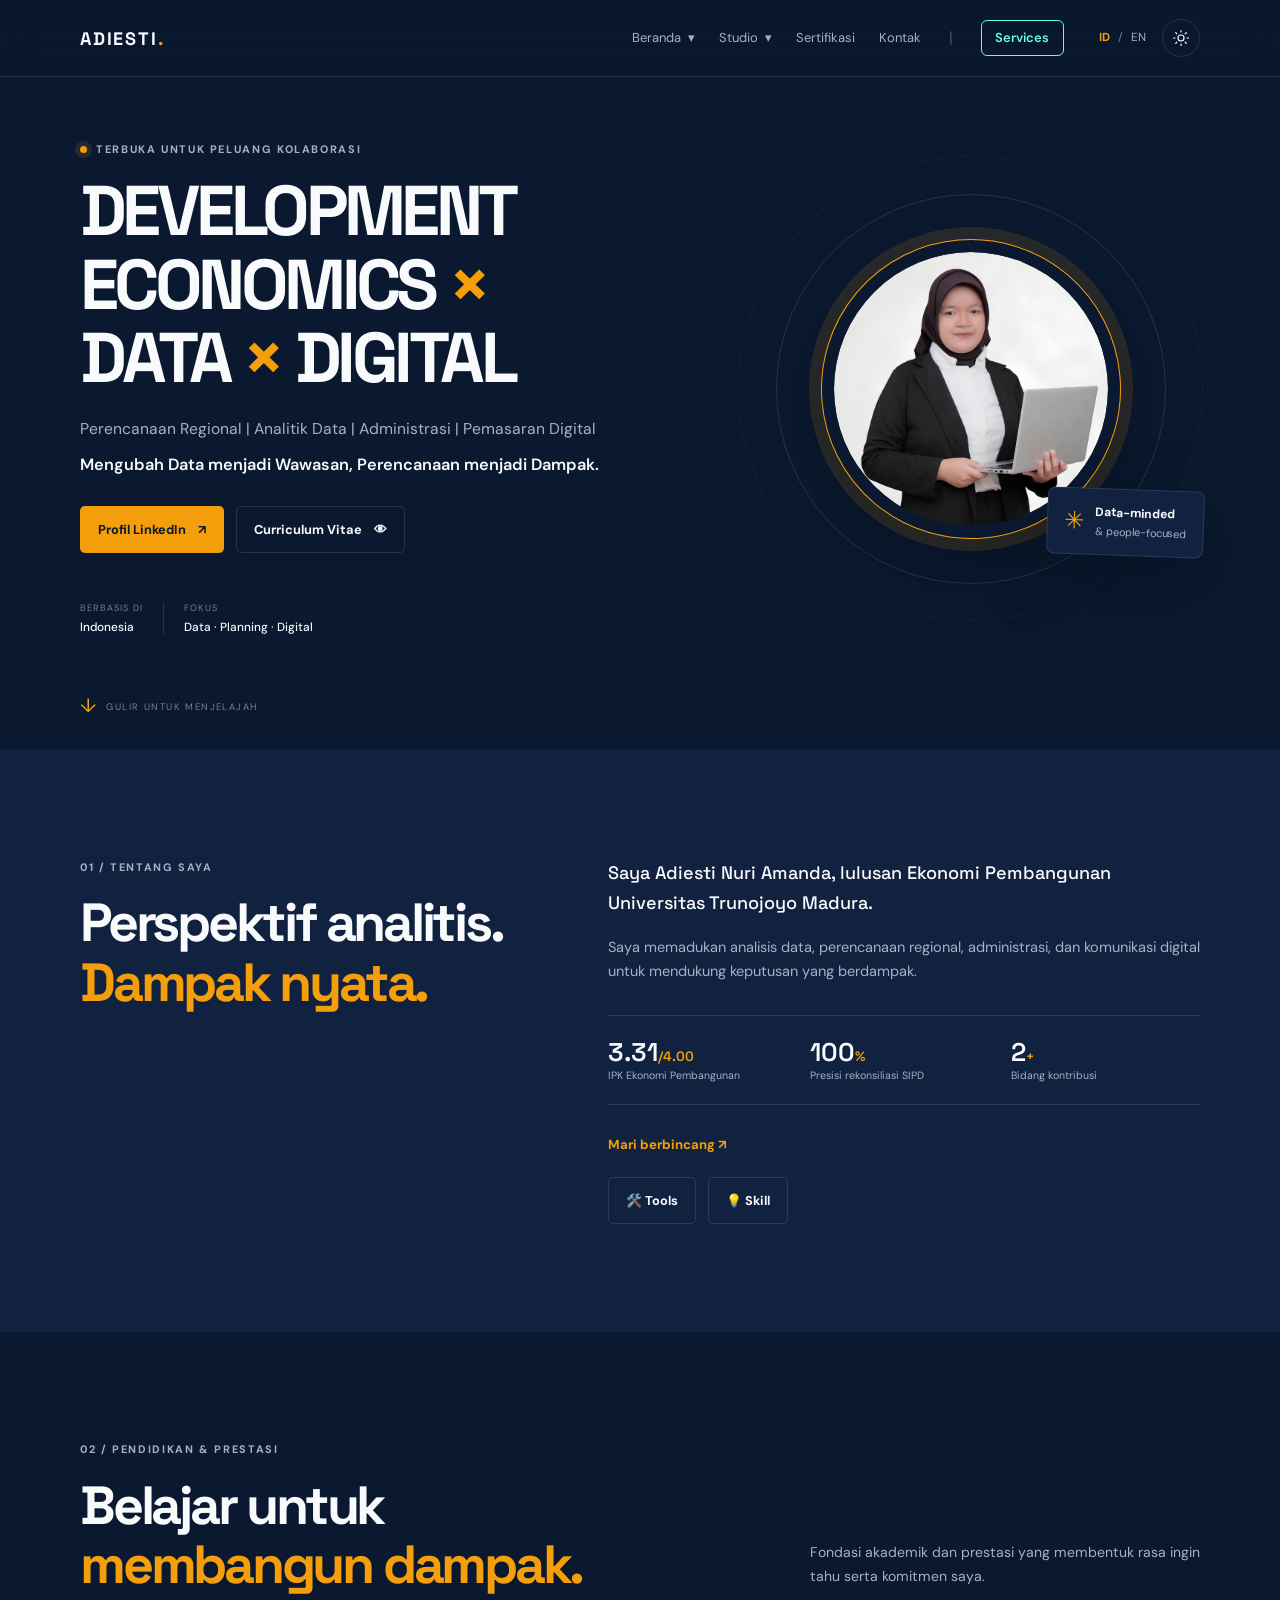
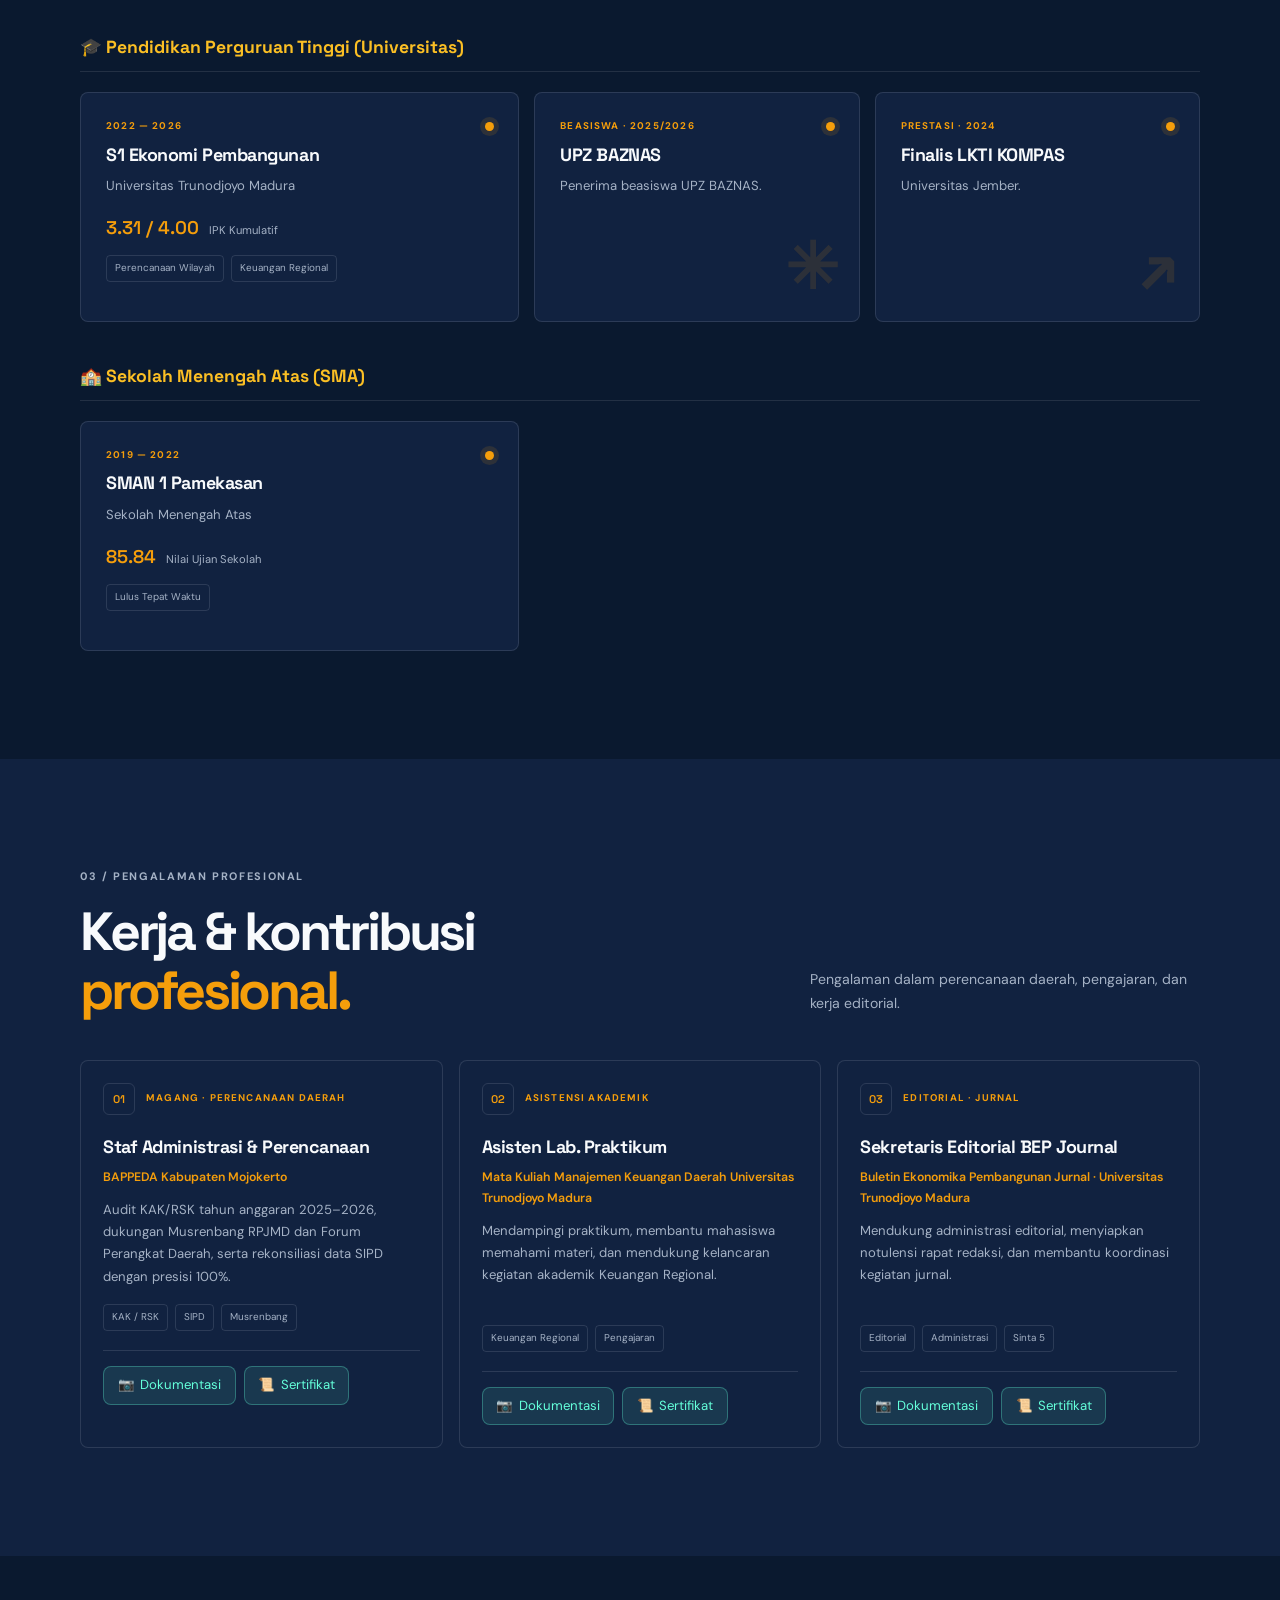
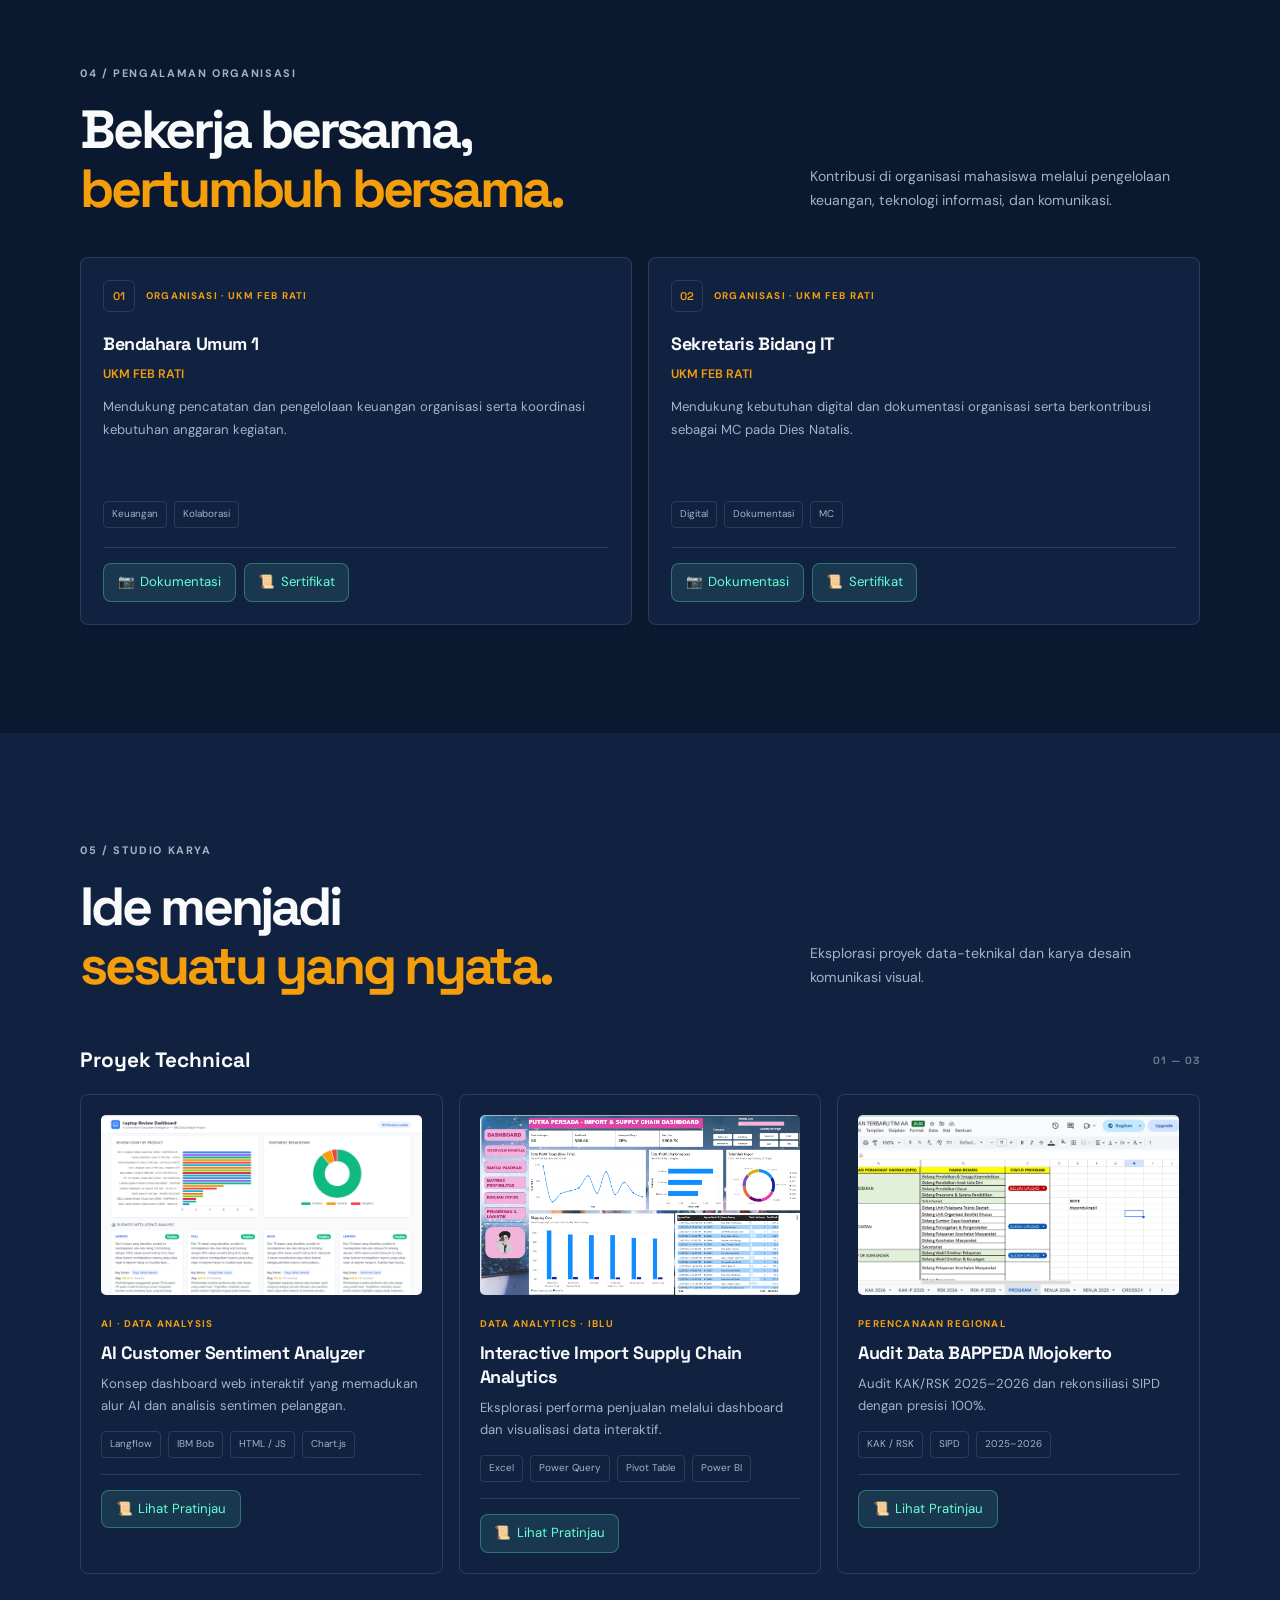
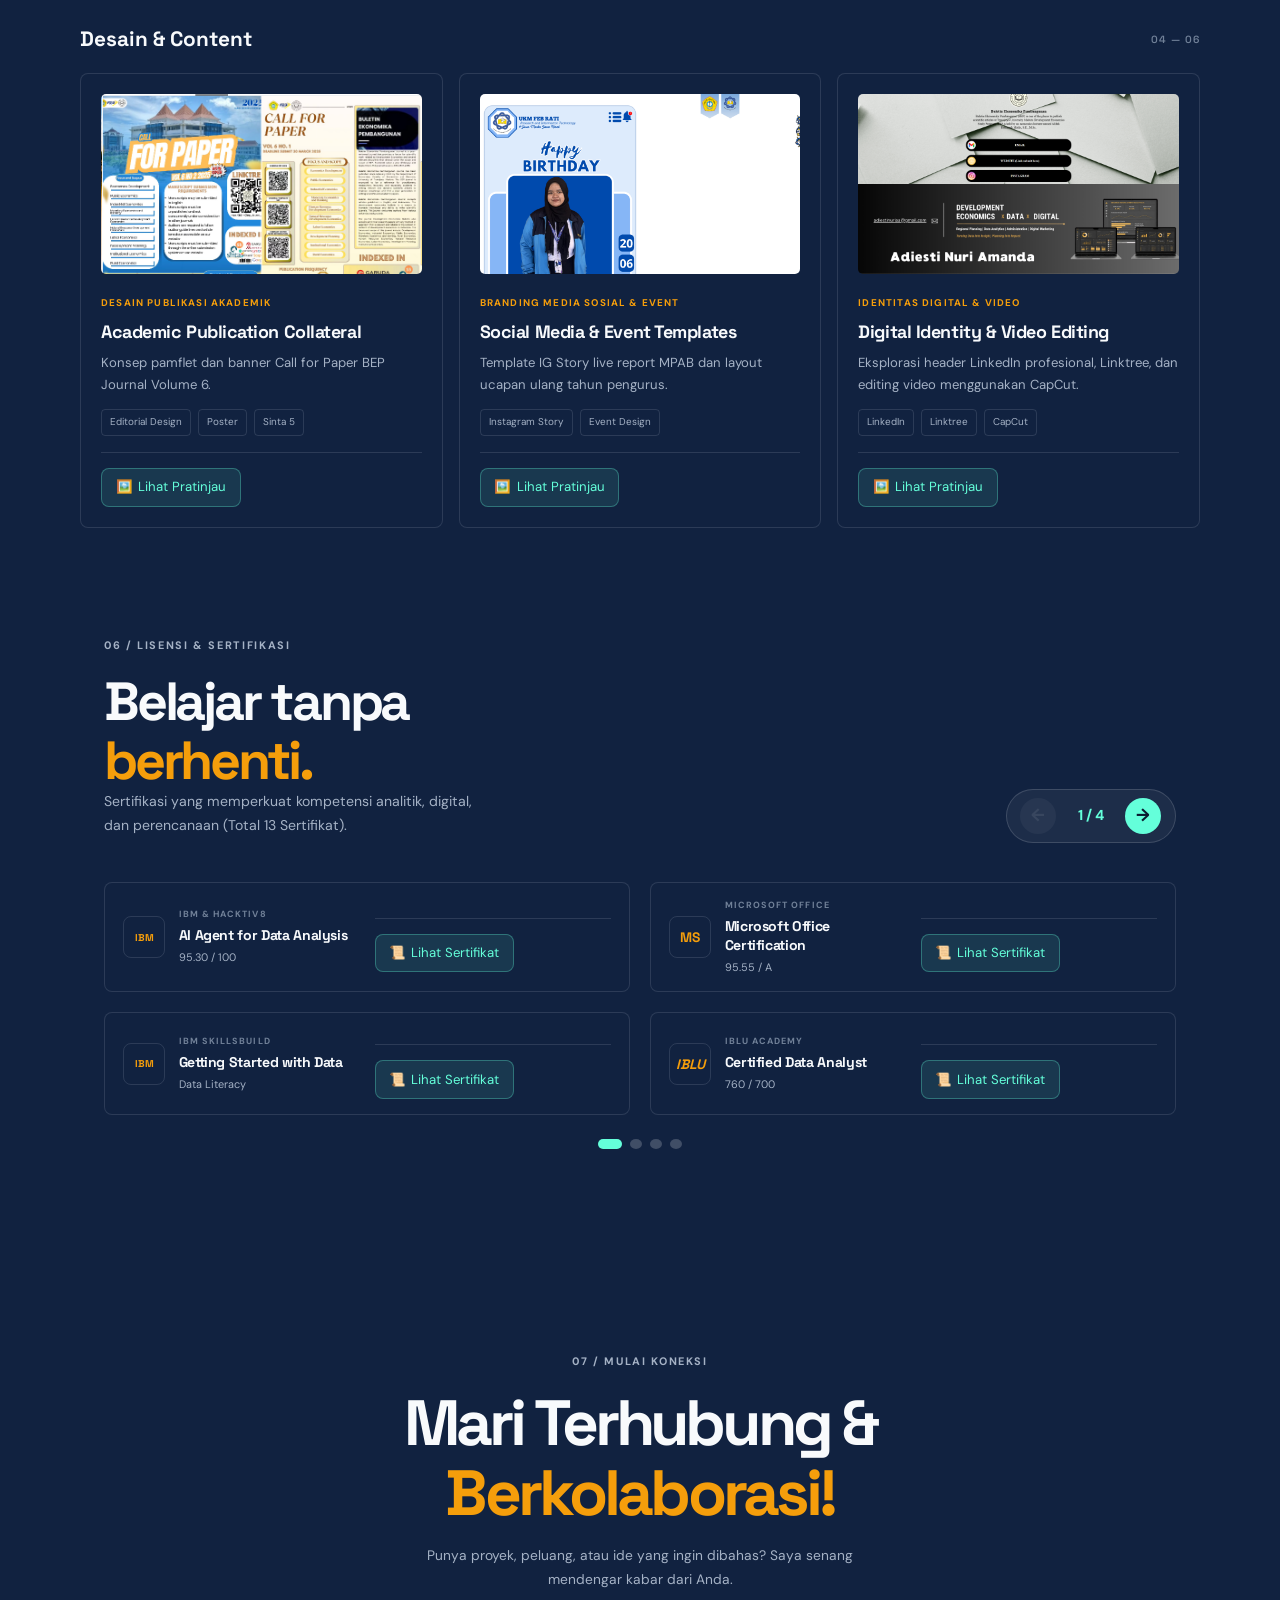
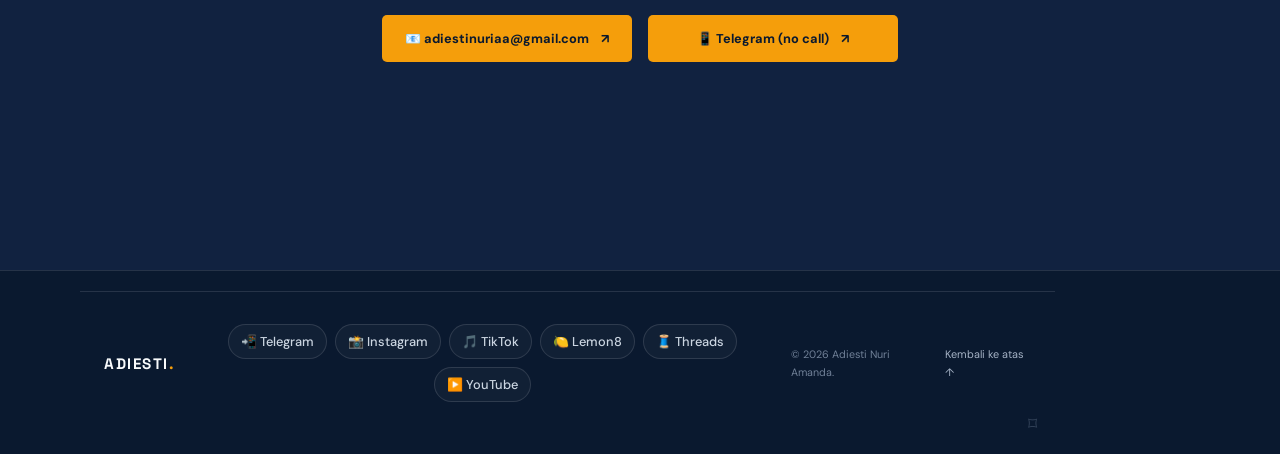
==== commit 97f8884f: "Commit awal portofolio website" ====
--- a/index.html
+++ b/index.html
@@ -23,47 +23,47 @@
         </button>
 
         <div class="nav-links" id="nav-links">
-          <!-- BERANDA -->
-          <div class="nav-dropdown">
-            <button class="nav-dropdown-trigger" type="button" aria-expanded="false" aria-controls="home-menu">
-              <span data-i18n="navHome">Beranda</span><span class="chevron" aria-hidden="true">▾</span>
-            </button>
-            <div class="dropdown-menu" id="home-menu">
-              <a href="#about" data-i18n="navAbout">Tentang Saya</a>
-              <a href="#education" data-i18n="navEducation">Pendidikan</a>
-              <div class="nested-dropdown">
-                <button class="nested-trigger" type="button" aria-expanded="false" aria-controls="experience-menu">
-                  <span data-i18n="navExperience">Pengalaman</span><span class="side-chevron" aria-hidden="true">▹</span>
-                </button>
-                <div class="nested-menu" id="experience-menu">
-                  <a href="#work-exp" data-i18n="navWork">Pengalaman Kerja</a>
-                  <a href="#org-exp" data-i18n="navOrg">Pengalaman Organisasi</a>
-                </div>
-              </div>
-            </div>
-          </div>
-
-          <!-- STUDIO KARYA -->
-          <div class="nav-dropdown">
-            <button class="nav-dropdown-trigger" type="button" aria-expanded="false" aria-controls="studio-menu">
-              <span data-i18n="navStudio">Studio</span><span class="chevron" aria-hidden="true">▾</span>
-            </button>
-            <div class="dropdown-menu" id="studio-menu">
-              <a href="#studio-proyek" data-i18n="navTechnical">Proyek Technical</a>
-              <a href="#studio-desain" data-i18n="navCreative">Desain &amp; Content</a>
-            </div>
-          </div>
-
-          <!-- SERTIFIKASI -->
-          <a class="nav-direct" href="#certifications" data-i18n="navCertifications">Sertifikasi</a>
-
-          <!-- KONTAK -->
-          <a class="nav-direct" href="#contact" data-i18n="navContact">Kontak</a>
-
-          <!-- PEMISAH & TOMBOL SERVICES TERPISAH -->
-          <span class="nav-divider" aria-hidden="true" style="opacity: 0.25; margin: 0 0.25rem;">|</span>
-          <a class="nav-direct nav-services-btn" href="services.html" data-i18n="navServices" style="color: #64ffda; border: 1px solid #64ffda; padding: 0.35rem 0.85rem; border-radius: 6px; font-weight: 600;">Services</a>
-        </div>
+  <!-- BERANDA -->
+  <div class="nav-dropdown">
+    <button class="nav-dropdown-trigger" type="button" aria-expanded="false" aria-controls="home-menu">
+      <span data-i18n="navHome">Beranda</span><span class="chevron" aria-hidden="true">▾</span>
+    </button>
+    <div class="dropdown-menu" id="home-menu">
+      <a href="#about" data-i18n="navAbout">Tentang Saya</a>
+      <a href="#education" data-i18n="navEducation">Pendidikan</a>
+      <div class="nested-dropdown">
+        <button class="nested-trigger" type="button" aria-expanded="false" aria-controls="experience-menu">
+          <span data-i18n="navExperience">Pengalaman</span><span class="side-chevron" aria-hidden="true">▹</span>
+        </button>
+        <div class="nested-menu" id="experience-menu">
+          <a href="#work-exp" data-i18n="navWork">Pengalaman Kerja</a>
+          <a href="#org-exp" data-i18n="navOrg">Pengalaman Organisasi</a>
+        </div>
+      </div>
+    </div>
+  </div>
+
+  <!-- STUDIO KARYA -->
+  <div class="nav-dropdown">
+    <button class="nav-dropdown-trigger" type="button" aria-expanded="false" aria-controls="studio-menu">
+      <span data-i18n="navStudio">Studio</span><span class="chevron" aria-hidden="true">▾</span>
+    </button>
+    <div class="dropdown-menu" id="studio-menu">
+      <a href="#studio-proyek" data-i18n="navTechnical">Proyek Technical</a>
+      <a href="#studio-desain" data-i18n="navCreative">Desain &amp; Content</a>
+    </div>
+  </div>
+
+  <!-- SERTIFIKASI -->
+  <a class="nav-direct" href="#certifications" data-i18n="navCertifications">Sertifikasi</a>
+
+  <!-- KONTAK -->
+  <a class="nav-direct" href="#contact" data-i18n="navContact">Kontak</a>
+
+  <!-- PEMISAH & TOMBOL SERVICES TERPISAH -->
+  <span class="nav-divider" aria-hidden="true" style="opacity: 0.25; margin: 0 0.25rem;">|</span>
+  <a class="nav-direct nav-services-btn" href="services.html" data-i18n="navServices" style="color: #64ffda; border: 1px solid #64ffda; padding: 0.35rem 0.85rem; border-radius: 6px; font-weight: 600;">Services</a>
+</div>
 
         <div class="nav-controls">
           <div class="language-switch" role="group" aria-label="Pilih bahasa">
@@ -80,7 +80,6 @@
     </header>
 
     <main id="main">
-      <!-- HERO SECTION -->
       <section class="hero container" id="home">
         <div class="hero-copy reveal">
           <p class="eyebrow"><span class="status-dot"></span><span data-i18n="heroEyebrow">TERBUKA UNTUK PELUANG KOLABORASI</span></p>
@@ -88,17 +87,53 @@
           <p class="hero-subtitle" data-i18n="heroSubtitle">Perencanaan Regional | Analitik Data | Administrasi | Pemasaran Digital</p>
           <p class="hero-tagline" data-i18n="heroTagline">Mengubah Data menjadi Wawasan, Perencanaan menjadi Dampak.</p>
           
-          <div class="hero-actions">
-            <a class="button button-primary" href="https://www.linkedin.com/in/adiestinuriaa" target="_blank" rel="noopener noreferrer">
-              <span>Profil LinkedIn</span>
-              <span aria-hidden="true">↗</span>
-            </a>
-            
-            <button class="button button-secondary" type="button" onclick="openCVPreview('id')">
-              <span data-i18n="viewCv">Curriculum Vitae</span>
-              <span aria-hidden="true">👁</span>
-            </button>
-          </div>
+<!-- Tombol Pemicu di Hero Section -->
+<div class="hero-actions">
+  <a class="button button-primary" href="https://www.linkedin.com/in/adiestinuriaa" target="_blank" rel="noopener noreferrer">
+    <span>Profil LinkedIn</span>
+    <span aria-hidden="true">↗</span>
+  </a>
+  
+  <button class="button button-secondary" type="button" onclick="openCVPreview('id')">
+    <span data-i18n="viewCv">Curriculum Vitae</span>
+    <span aria-hidden="true">👁</span>
+  </button>
+</div>
+
+<!-- MODAL PRATINJAU CV DUAL BAHASA (INDONESIA & INGGIS) -->
+<dialog id="cv-preview-dialog" class="document-dialog" aria-labelledby="cv-preview-title">
+  <div class="dialog-panel document-panel" style="max-width: 900px; background: #0a192f; border: 1px solid rgba(255, 255, 255, 0.15); border-radius: 16px; padding: 1.5rem; color: #ffffff;">
+    
+    <!-- Header Modal -->
+    <div class="preview-heading" style="display: flex; justify-content: space-between; align-items: center; padding-bottom: 0.75rem; border-bottom: 1px solid rgba(255,255,255,0.1); flex-wrap: wrap; gap: 0.5rem;">
+      <div>
+        <p class="eyebrow" style="color: #fbbf24; margin: 0; font-size: 0.75rem; font-weight: 600;">🔒 PROTECTED PREVIEW</p>
+        <h2 id="cv-preview-title" style="margin: 0; font-size: 1.2rem; color: #ffffff;">Curriculum Vitae — Adiesti Nuri Amanda</h2>
+      </div>
+      <button class="dialog-close icon-button" type="button" onclick="closeCVPreview()" aria-label="Tutup" style="background: rgba(255,255,255,0.1); border: 1px solid rgba(255,255,255,0.2); color: #fff; width: 32px; height: 32px; border-radius: 50%; cursor: pointer; display: flex; align-items: center; justify-content: center;">✕</button>
+    </div>
+
+    <!-- Tombol Pengalih Bahasa CV -->
+    <div class="cv-language-selector" style="display: flex; gap: 0.75rem; margin-top: 1rem; justify-content: center; flex-wrap: wrap;">
+      <button id="btn-cv-id" type="button" onclick="switchCVLanguage('id')" style="padding: 0.6rem 1.2rem; font-size: 0.875rem; border-radius: 8px; border: none; cursor: pointer; transition: all 0.2s ease;">
+        CV Indonesia
+      </button>
+      <button id="btn-cv-en" type="button" onclick="switchCVLanguage('en')" style="padding: 0.6rem 1.2rem; font-size: 0.875rem; border-radius: 8px; border: none; cursor: pointer; transition: all 0.2s ease;">
+        CV Inggris (English)
+      </button>
+    </div>
+
+    <!-- Area Tampilan File PDF (iFrame Viewer) -->
+    <div class="canvas-guard" id="cv-canvas-guard" style="position: relative; margin-top: 1rem; height: 68vh; border-radius: 8px; overflow: hidden; background: #ffffff;">
+      <iframe id="cv-iframe" src="eng-cv-adis.pdf" style="width: 100%; height: 100%; border: none;"></iframe>
+    </div>
+
+    <!-- Catatan Proteksi & Keamanan -->
+    <p class="security-note" style="margin-top: 1rem; font-size: 0.8rem; opacity: 0.7; text-align: center; color: #cbd5e1;">
+      🔒 Mode Lihat-Saja. Gunakan tombol di atas untuk berpindah antara CV Bahasa Indonesia dan Inggris.
+    </p>
+  </div>
+</dialog>
 
           <div class="hero-meta">
             <span><small data-i18n="basedIn">BERBASIS DI</small><strong>Indonesia</strong></span>
@@ -106,11 +141,17 @@
             <span><small data-i18n="focus">FOKUS</small><strong>Data · Planning · Digital</strong></span>
           </div>
         </div>
-
         <div class="hero-visual reveal">
           <div class="portrait-frame">
             <div class="portrait">
-              <img class="portrait-image" src="pp-adis.png" alt="Foto profil Adiesti Nuri Amanda" width="600" height="600" fetchpriority="high" />
+              <img
+                class="portrait-image"
+                src="pp-adis.png"
+                alt="Foto profil Adiesti Nuri Amanda"
+                width="600"
+                height="600"
+                fetchpriority="high"
+              />
             </div>
           </div>
           <div class="floating-card"><span class="floating-icon">✳</span><span><strong>Data-minded</strong><small data-i18n="peopleFocused">&amp; people-focused</small></span></div>
@@ -119,34 +160,32 @@
         <a class="scroll-cue" href="#about"><span aria-hidden="true">↓</span><span data-i18n="scroll">GULIR UNTUK MENJELAJAH</span></a>
       </section>
 
-      <!-- SECTION ABOUT -->
-      <section class="section alternate" id="about">
-        <div class="container about-grid">
-          <div class="section-heading reveal">
-            <p class="eyebrow">01 / <span data-i18n="aboutEyebrow">TENTANG SAYA</span></p>
-            <h2 data-i18n="aboutTitle">Perspektif analitis.<br /><span class="accent">Dampak nyata.</span></h2>
-          </div>
-          <div class="about-content reveal">
-            <p class="about-lead" data-i18n="aboutLead">Saya Adiesti Nuri Amanda, lulusan Ekonomi Pembangunan Universitas Trunodjoyo Madura.</p>
-            <p data-i18n="aboutBody">Saya memadukan analisis data, perencanaan regional, administrasi, dan komunikasi digital untuk mendukung keputusan yang berdampak.</p>
-            <div class="facts">
-              <div><strong>3.31<span>/4.00</span></strong><small data-i18n="gpa">IPK Ekonomi Pembangunan</small></div>
-              <div><strong>100<span>%</span></strong><small data-i18n="sipdAccuracy">Presisi rekonsiliasi SIPD</small></div>
-              <div><strong>2<span>+</span></strong><small data-i18n="focusAreas">Bidang kontribusi</small></div>
-            </div>
-            <a class="text-link" href="#contact"><span data-i18n="letsTalk">Mari berbincang</span> ↗</a>
-
-            <div class="about-actions" style="display: flex; gap: 0.75rem; margin-top: 1.25rem; flex-wrap: wrap;">
-              <button class="button button-secondary" type="button" onclick="document.getElementById('tools-modal').showModal()">
-                <span>🛠️ Tools</span>
-              </button>
-              <button class="button button-secondary" type="button" onclick="document.getElementById('skills-modal').showModal()">
-                <span>💡 Skill</span>
-              </button>
-            </div>
-          </div>
-        </div>
-      </section>
+     <section class="section alternate" id="about">
+  <div class="container about-grid">
+    <div class="section-heading reveal">
+      <p class="eyebrow">01 / <span data-i18n="aboutEyebrow">TENTANG SAYA</span></p>
+      <h2 data-i18n="aboutTitle">Perspektif analitis.<br /><span class="accent">Dampak nyata.</span></h2>
+    </div>
+    <div class="about-content reveal">
+      <p class="about-lead" data-i18n="aboutLead">Saya Adiesti Nuri Amanda, lulusan Ekonomi Pembangunan Universitas Trunodjoyo Madura.</p>
+      <p data-i18n="aboutBody">Saya memadukan analisis data, perencanaan regional, administrasi, dan komunikasi digital untuk mendukung keputusan yang berdampak.</p>
+      <div class="facts">
+        <div><strong>3.31<span>/4.00</span></strong><small data-i18n="gpa">IPK Ekonomi Pembangunan</small></div>
+        <div><strong>100<span>%</span></strong><small data-i18n="sipdAccuracy">Presisi rekonsiliasi SIPD</small></div>
+        <div><strong>2<span>+</span></strong><small data-i18n="focusAreas">Bidang kontribusi</small></div>
+      </div>
+      <a class="text-link" href="#contact"><span data-i18n="letsTalk">Mari berbincang</span> ↗</a>
+
+      <!-- TOMBOL INTERAKTIF TOOLS & SKILL -->
+<div class="about-actions" style="display: flex; gap: 0.75rem; margin-top: 1.25rem; flex-wrap: wrap;">
+  <button class="button button-secondary" type="button" onclick="document.getElementById('tools-modal').showModal()">
+    <span>🛠️ Tools</span>
+  </button>
+  <button class="button button-secondary" type="button" onclick="document.getElementById('skills-modal').showModal()">
+    <span>💡 Skill</span>
+  </button>
+</div>
+</section>
 
       <!-- SECTION PENDIDIKAN & PRESTASI -->
       <section class="section container" id="education">
@@ -158,13 +197,14 @@
           <p class="section-intro" data-i18n="educationIntro">Fondasi akademik dan prestasi yang membentuk rasa ingin tahu serta komitmen saya.</p>
         </div>
 
-        <!-- PERGURUAN TINGGI -->
+        <!-- SUB-BAGIAN 1: PENDIDIKAN PERGURUAN TINGGI (UNIVERSITAS) -->
         <div class="education-group reveal" style="margin-bottom: 2.5rem;">
           <div class="category-heading" style="display: flex; align-items: center; margin-bottom: 1.25rem; border-bottom: 1px solid rgba(255,255,255,0.1); padding-bottom: 0.5rem;">
             <h3 style="font-size: 1.1rem; color: #fbbf24; margin: 0;">🎓 Pendidikan Perguruan Tinggi (Universitas)</h3>
           </div>
           
           <div class="education-grid">
+            <!-- KARTU S1 -->
             <article class="education-card reveal">
               <span class="timeline-dot"></span>
               <p class="card-kicker">2022 — 2026</p>
@@ -180,6 +220,7 @@
               </div>
             </article>
 
+            <!-- KARTU BEASISWA -->
             <article class="education-card award-card reveal">
               <span class="timeline-dot"></span>
               <p class="card-kicker" data-i18n="scholarship">BEASISWA · 2025/2026</p>
@@ -188,6 +229,7 @@
               <span class="award-mark">✳</span>
             </article>
 
+            <!-- KARTU PRESTASI -->
             <article class="education-card award-card reveal">
               <span class="timeline-dot"></span>
               <p class="card-kicker" data-i18n="achievement">PRESTASI · 2024</p>
@@ -198,13 +240,14 @@
           </div>
         </div>
 
-        <!-- SMA -->
+        <!-- SUB-BAGIAN 2: SEKOLAH MENENGAH ATAS (SMA) -->
         <div class="education-group reveal">
           <div class="category-heading" style="display: flex; align-items: center; margin-bottom: 1.25rem; border-bottom: 1px solid rgba(255,255,255,0.1); padding-bottom: 0.5rem;">
             <h3 style="font-size: 1.1rem; color: #fbbf24; margin: 0;">🏫 Sekolah Menengah Atas (SMA)</h3>
           </div>
           
           <div class="education-grid">
+            <!-- KARTU SMA -->
             <article class="education-card reveal">
               <span class="timeline-dot"></span>
               <p class="card-kicker">2019 — 2022</p>
@@ -222,7 +265,7 @@
         </div>
       </section>
 
-      <!-- SECTION PENGALAMAN PROFESIONAL -->
+      <!-- SECTION PENGALAMAN PROFESIONAL (TERPERBAIKI) -->
       <section class="section alternate" id="work-exp">
         <div class="container">
           <div class="section-topline reveal">
@@ -234,486 +277,538 @@
           </div>
 
           <div class="experience-grid">
-            <article class="experience-card reveal">
-              <div class="experience-head">
-                <span class="experience-icon">01</span>
-                <span class="card-kicker" data-i18n="internship">MAGANG · PERENCANAAN DAERAH</span>
-              </div>
-              <h3 data-i18n="bappedaRole">Staf Administrasi &amp; Perencanaan</h3>
-              <p class="experience-org">BAPPEDA Kabupaten Mojokerto</p>
-              <p class="muted" data-i18n="bappedaDesc">Audit KAK/RSK tahun anggaran 2025–2026, dukungan Musrenbang RPJMD dan Forum Perangkat Daerah, serta rekonsiliasi data SIPD dengan presisi 100%.</p>
-              <div class="tag-list">
-                <span>KAK / RSK</span>
-                <span>SIPD</span>
-                <span>Musrenbang</span>
-              </div>
-              <div class="document-actions">
-                <button class="document-button" type="button" onclick="openDocModal('Dokumentasi BAPPEDA Mojokerto', 'intern-bappeda-2.png', 'intern-bappeda-1.png')">
-                  📷 <span data-i18n="viewDocumentation">Dokumentasi</span>
-                </button>
-                <button class="document-button" type="button" onclick="openCertModalSingle('Sertifikat Magang BAPPEDA Mojokerto', 'intern-bappeda-sertifikat.pdf')">
-                  📜 <span data-i18n="viewCertificate">Sertifikat</span>
-                </button>
-              </div>
-            </article>
-
-            <article class="experience-card reveal">
-              <div class="experience-head">
-                <span class="experience-icon">02</span>
-                <span class="card-kicker" data-i18n="teachingAssistant">ASISTENSI AKADEMIK</span>
-              </div>
-              <h3 data-i18n="assistantRole">Asisten Lab. Praktikum</h3>
-              <p class="experience-org">Mata Kuliah Manajemen Keuangan Daerah Universitas Trunodjoyo Madura</p>
-              <p class="muted" data-i18n="assistantDesc">Mendampingi praktikum, membantu mahasiswa memahami materi, dan mendukung kelancaran kegiatan akademik Keuangan Regional.</p>
-              <div class="tag-list">
-                <span data-i18n="regionalFinance">Keuangan Regional</span>
-                <span data-i18n="teaching">Pengajaran</span>
-              </div>
-              <div class="document-actions">
-                <button class="document-button" type="button" onclick="openDocModal('Dokumentasi Asisten Lab', 'lab-asisten-1.png', 'lab-asisten-2.png')">
-                  📷 <span data-i18n="viewDocumentation">Dokumentasi</span>
-                </button>
-                <button class="document-button" type="button" onclick="openCertModalSingle('Sertifikat Asisten Lab Keuangan Regional', 'aslab-sertifikat.pdf')">
-                  📜 <span data-i18n="viewCertificate">Sertifikat</span>
-                </button>
-              </div>
-            </article>
-
-            <article class="experience-card reveal">
-              <div class="experience-head">
-                <span class="experience-icon">03</span>
-                <span class="card-kicker" data-i18n="editorialExperience">EDITORIAL · JURNAL</span>
-              </div>
-              <h3 data-i18n="editorialRole">Sekretaris Editorial BEP Journal</h3>
-              <p class="experience-org">Buletin Ekonomika Pembangunan Jurnal · Universitas Trunodjoyo Madura</p>
-              <p class="muted" data-i18n="editorialDesc">Mendukung administrasi editorial, menyiapkan notulensi rapat redaksi, dan membantu koordinasi kegiatan jurnal.</p>
-              <div class="tag-list">
-                <span>Editorial</span>
-                <span>Administrasi</span>
-                <span>Sinta 5</span>
-              </div>
-              <div class="document-actions">
-                <button class="document-button" type="button" onclick="openDocModal('Dokumentasi BEP Journal', 'bep-1.jpg', 'kolaborasi-rapat-bep.jpg')">
-                  📷 <span data-i18n="viewDocumentation">Dokumentasi</span>
-                </button>
-                <button class="document-button" type="button" onclick="openCertModalSingle('Sertifikat Editorial BEP Journal', 'assets/bep_cert.jpg')">
-                  📜 <span data-i18n="viewCertificate">Sertifikat</span>
-                </button>
-              </div>
-            </article>
-          </div>
-        </div>
+            <!-- KARTU 01: BAPPEDA MOJOKERTO -->
+<article class="experience-card reveal">
+  <div class="experience-head">
+    <span class="experience-icon">01</span>
+    <span class="card-kicker" data-i18n="internship">MAGANG · PERENCANAAN DAERAH</span>
+  </div>
+  <h3 data-i18n="bappedaRole">Staf Administrasi &amp; Perencanaan</h3>
+  <p class="experience-org">BAPPEDA Kabupaten Mojokerto</p>
+  <p class="muted" data-i18n="bappedaDesc">Audit KAK/RSK tahun anggaran 2025–2026, dukungan Musrenbang RPJMD dan Forum Perangkat Daerah, serta rekonsiliasi data SIPD dengan presisi 100%.</p>
+  <div class="tag-list">
+    <span>KAK / RSK</span>
+    <span>SIPD</span>
+    <span>Musrenbang</span>
+  </div>
+  <div class="document-actions">
+    <button class="document-button" type="button" onclick="openDocModal('Dokumentasi BAPPEDA Mojokerto', 'intern-bappeda-2.png', 'intern-bappeda-1.png')">
+      📷 <span data-i18n="viewDocumentation">Dokumentasi</span>
+    </button>
+    <button class="document-button" type="button" onclick="openCertModalSingle('Sertifikat Magang BAPPEDA Mojokerto', 'intern-bappeda-sertifikat.pdf')">
+      📜 <span data-i18n="viewCertificate">Sertifikat</span>
+    </button>
+  </div>
+</article>
+
+<!-- KARTU 02: ASISTEN LAB -->
+<article class="experience-card reveal">
+  <div class="experience-head">
+    <span class="experience-icon">02</span>
+    <span class="card-kicker" data-i18n="teachingAssistant">ASISTENSI AKADEMIK</span>
+  </div>
+  <h3 data-i18n="assistantRole">Asisten Lab. Praktikum</h3>
+  <p class="experience-org">Mata Kuliah Manajemen Keuangan Daerah Universitas Trunodjoyo Madura</p>
+  <p class="muted" data-i18n="assistantDesc">Mendampingi praktikum, membantu mahasiswa memahami materi, dan mendukung kelancaran kegiatan akademik Keuangan Regional.</p>
+  <div class="tag-list">
+    <span data-i18n="regionalFinance">Keuangan Regional</span>
+    <span data-i18n="teaching">Pengajaran</span>
+  </div>
+  <div class="document-actions">
+    <button class="document-button" type="button" onclick="openDocModal('Dokumentasi Asisten Lab', 'lab-asisten-1.png', 'lab-asisten-2.png')">
+      📷 <span data-i18n="viewDocumentation">Dokumentasi</span>
+    </button>
+    <button class="document-button" type="button" onclick="openCertModalSingle('Sertifikat Asisten Lab Keuangan Regional', 'aslab-sertifikat.pdf')">
+      📜 <span data-i18n="viewCertificate">Sertifikat</span>
+    </button>
+  </div>
+</article>
+
+<!-- KARTU 03: BEP JOURNAL -->
+<article class="experience-card reveal">
+  <div class="experience-head">
+    <span class="experience-icon">03</span>
+    <span class="card-kicker" data-i18n="editorialExperience">EDITORIAL · JURNAL</span>
+  </div>
+  <h3 data-i18n="editorialRole">Sekretaris Editorial BEP Journal</h3>
+  <p class="experience-org">Buletin Ekonomika Pembangunan Jurnal · Universitas Trunodjoyo Madura</p>
+  <p class="muted" data-i18n="editorialDesc">Mendukung administrasi editorial, menyiapkan notulensi rapat redaksi, dan membantu koordinasi kegiatan jurnal.</p>
+  <div class="tag-list">
+    <span>Editorial</span>
+    <span>Administrasi</span>
+    <span>Sinta 5</span>
+  </div>
+  <div class="document-actions">
+    <button class="document-button" type="button" onclick="openDocModal('Dokumentasi BEP Journal', 'bep-1.jpg', 'kolaborasi-rapat-bep.jpg')">
+      📷 <span data-i18n="viewDocumentation">Dokumentasi</span>
+    </button>
+    <button class="document-button" type="button" onclick="openCertModalSingle('Sertifikat Editorial BEP Journal', 'bep_cert.jpg')">
+      📜 <span data-i18n="viewCertificate">Sertifikat</span>
+    </button>
+  </div>
+</article>
+          </div> <!-- Penutup experience-grid -->
+        </div> <!-- Penutup container -->
       </section>
 
       <!-- SECTION PENGALAMAN ORGANISASI -->
-      <section class="section container" id="org-exp">
-        <div class="section-topline reveal">
-          <div class="section-heading">
-            <p class="eyebrow">04 / <span data-i18n="orgEyebrow">PENGALAMAN ORGANISASI</span></p>
-            <h2 data-i18n="orgTitle">Bekerja bersama,<br /><span class="accent">bertumbuh bersama.</span></h2>
-          </div>
-          <p class="section-intro" data-i18n="orgIntro">Kontribusi di organisasi mahasiswa melalui pengelolaan keuangan, teknologi informasi, dan komunikasi.</p>
-        </div>
-
-        <div class="experience-grid">
-          <article class="experience-card reveal">
-            <div class="experience-head">
-              <span class="experience-icon">01</span>
-              <span class="card-kicker" data-i18n="organization">ORGANISASI · UKM FEB RATI</span>
-            </div>
-            <h3 data-i18n="treasurerRole">Bendahara Umum 1</h3>
-            <p class="experience-org">UKM FEB RATI</p>
-            <p class="muted" data-i18n="treasurerDesc">Mendukung pencatatan dan pengelolaan keuangan organisasi serta koordinasi kebutuhan anggaran kegiatan.</p>
-            <div class="tag-list">
-              <span data-i18n="finance">Keuangan</span>
-              <span data-i18n="teamwork">Kolaborasi</span>
-            </div>
-            <div class="document-actions">
-              <button class="document-button" type="button" onclick="openDocModal('Dokumentasi Bendahara Umum UKM FEB RATI', 'bendahara-umum-1-1.png', 'bendahara-umum-1-2.png')">
-                📷 <span data-i18n="viewDocumentation">Dokumentasi</span>
-              </button>
-              <button class="document-button" type="button" onclick="openCertModal('Sertifikat Bendahara Umum UKM FEB RATI', 'bendahara-umum-1-sertifikat.pdf')">
-                📜 <span data-i18n="viewCertificate">Sertifikat</span>
-              </button>
-            </div>
-          </article>
-
-          <article class="experience-card reveal">
-            <div class="experience-head">
-              <span class="experience-icon">02</span>
-              <span class="card-kicker" data-i18n="organization">ORGANISASI · UKM FEB RATI</span>
-            </div>
-            <h3 data-i18n="itSecretaryRole">Sekretaris Bidang IT</h3>
-            <p class="experience-org">UKM FEB RATI</p>
-            <p class="muted" data-i18n="itSecretaryDesc">Mendukung kebutuhan digital dan dokumentasi organisasi serta berkontribusi sebagai MC pada Dies Natalis.</p>
-            <div class="tag-list">
-              <span>Digital</span>
-              <span data-i18n="documentation">Dokumentasi</span>
-              <span>MC</span>
-            </div>
-            <div class="document-actions">
-              <button class="document-button" type="button" onclick="openDocModal('Dokumentasi Sekretaris IT UKM FEB RATI', 'dokumentasi-it-2.png', 'dokumentasi-it-1.png')">
-                📷 <span data-i18n="viewDocumentation">Dokumentasi</span>
-              </button>
-              <button class="document-button" type="button" onclick="openCertModal('Sertifikat Sekretaris IT UKM FEB RATI', 'sekretaris-divisi-it.pdf')">
-                📜 <span data-i18n="viewCertificate">Sertifikat</span>
-              </button>
-            </div>
-          </article>
-        </div>
-      </section>
-
-      <!-- SECTION STUDIO KARYA -->
+<section class="section container" id="org-exp">
+  <div class="section-topline reveal">
+    <div class="section-heading">
+      <p class="eyebrow">04 / <span data-i18n="orgEyebrow">PENGALAMAN ORGANISASI</span></p>
+      <h2 data-i18n="orgTitle">Bekerja bersama,<br /><span class="accent">bertumbuh bersama.</span></h2>
+    </div>
+    <p class="section-intro" data-i18n="orgIntro">Kontribusi di organisasi mahasiswa melalui pengelolaan keuangan, teknologi informasi, dan komunikasi.</p>
+  </div>
+
+  <div class="experience-grid">
+    <!-- KARTU 01: BENDAHARA UMUM 1 -->
+    <article class="experience-card reveal">
+      <div class="experience-head">
+        <span class="experience-icon">01</span>
+        <span class="card-kicker" data-i18n="organization">ORGANISASI · UKM FEB RATI</span>
+      </div>
+      <h3 data-i18n="treasurerRole">Bendahara Umum 1</h3>
+      <p class="experience-org">UKM FEB RATI</p>
+      <p class="muted" data-i18n="treasurerDesc">Mendukung pencatatan dan pengelolaan keuangan organisasi serta koordinasi kebutuhan anggaran kegiatan.</p>
+      <div class="tag-list">
+        <span data-i18n="finance">Keuangan</span>
+        <span data-i18n="teamwork">Kolaborasi</span>
+      </div>
+      <div class="document-actions">
+        <button class="document-button" type="button" onclick="openDocModal('Dokumentasi Bendahara Umum UKM FEB RATI', 'bendahara-umum-1-1.png', 'bendahara-umum-1-2.png')">
+          📷 <span data-i18n="viewDocumentation">Dokumentasi</span>
+        </button>
+        <!-- Mengarahkan ke berkas PDF Sertifikat Bendahara -->
+        <button class="document-button" type="button" onclick="openCertModal('Sertifikat Bendahara Umum UKM FEB RATI', 'bendahara-umum-1-sertifikat.pdf')">
+          📜 <span data-i18n="viewCertificate">Sertifikat</span>
+        </button>
+      </div>
+    </article>
+
+    <!-- KARTU 02: SEKRETARIS BIDANG IT -->
+    <article class="experience-card reveal">
+      <div class="experience-head">
+        <span class="experience-icon">02</span>
+        <span class="card-kicker" data-i18n="organization">ORGANISASI · UKM FEB RATI</span>
+      </div>
+      <h3 data-i18n="itSecretaryRole">Sekretaris Bidang IT</h3>
+      <p class="experience-org">UKM FEB RATI</p>
+      <p class="muted" data-i18n="itSecretaryDesc">Mendukung kebutuhan digital dan dokumentasi organisasi serta berkontribusi sebagai MC pada Dies Natalis.</p>
+      <div class="tag-list">
+        <span>Digital</span>
+        <span data-i18n="documentation">Dokumentasi</span>
+        <span>MC</span>
+      </div>
+      <div class="document-actions">
+        <button class="document-button" type="button" onclick="openDocModal('Dokumentasi Sekretaris IT UKM FEB RATI', 'dokumentasi-it-2.png', 'dokumentasi-it-1.png')">
+          📷 <span data-i18n="viewDocumentation">Dokumentasi</span>
+        </button>
+        <!-- Mengarahkan ke berkas PDF Sertifikat IT -->
+        <button class="document-button" type="button" onclick="openCertModal('Sertifikat Sekretaris IT UKM FEB RATI', 'sekretaris-divisi-it.pdf')">
+          📜 <span data-i18n="viewCertificate">Sertifikat</span>
+        </button>
+      </div>
+    </article>
+  </div>
+</section>
+
       <section class="section alternate studio-section">
         <div class="container">
           <div class="section-topline reveal">
-            <div class="section-heading">
-              <p class="eyebrow">05 / <span data-i18n="studioEyebrow">STUDIO KARYA</span></p>
-              <h2 data-i18n="studioTitle">Ide menjadi<br /><span class="accent">sesuatu yang nyata.</span></h2>
-            </div>
+            <div class="section-heading"><p class="eyebrow">05 / <span data-i18n="studioEyebrow">STUDIO KARYA</span></p><h2 data-i18n="studioTitle">Ide menjadi<br /><span class="accent">sesuatu yang nyata.</span></h2></div>
             <p class="section-intro" data-i18n="studioIntro">Eksplorasi proyek data-teknikal dan karya desain komunikasi visual.</p>
           </div>
-
-          <!-- PROYEK TECHNICAL -->
           <div id="studio-proyek" class="studio-category">
-            <div class="category-heading">
-              <h3 data-i18n="technicalProjects">Proyek Technical</h3>
-              <span>01 — 03</span>
-            </div>
-
-            <div class="project-grid">
-              <article class="project-card reveal">
-                <div class="project-visual" style="padding: 0; overflow: hidden; height: 180px;">
-                  <img src="laptop.png" alt="Preview AI Customer Sentiment Analyzer" style="width: 100%; height: 100%; object-fit: cover;" />
-                </div>
-                <p class="card-kicker">AI · DATA ANALYSIS</p>
-                <h3>AI Customer Sentiment Analyzer</h3>
-                <p class="muted" data-i18n="sentimentDesc">Konsep dashboard web interaktif yang memadukan alur AI dan analisis sentimen pelanggan.</p>
-                <div class="tag-list">
-                  <span>Langflow</span>
-                  <span>IBM Bob</span>
-                  <span>HTML / JS</span>
-                  <span>Chart.js</span>
-                </div>
-                <div class="document-actions" style="margin-top: 1rem; display: flex; gap: 0.5rem; flex-wrap: wrap;">
-                  <button class="document-button" type="button" onclick="event.stopPropagation(); openCertModal('AI Customer Sentiment Analyzer', 'laptop.png')">
-                    📜 <span>Lihat Pratinjau</span>
-                  </button>
-                </div>
-              </article>
-
-              <article class="project-card reveal">
-                <div class="project-visual" style="padding: 0; overflow: hidden; height: 180px;">
-                  <img src="import-supply-chain.png" alt="Preview Interactive Import Supply Chain Analytics" style="width: 100%; height: 100%; object-fit: cover;" />
-                </div>
-                <p class="card-kicker">DATA ANALYTICS · IBLU</p>
-                <h3 data-i18n="ChainTitle">Interactive Import Supply Chain Analytics</h3>
-                <p class="muted" data-i18n="ChainDesc">Eksplorasi performa penjualan melalui dashboard dan visualisasi data interaktif.</p>
-                <div class="tag-list">
-                  <span>Excel</span>
-                  <span>Power Query</span>
-                  <span>Pivot Table</span>
-                  <span>Power BI</span>
-                </div>
-                <div class="document-actions" style="margin-top: 1rem; display: flex; gap: 0.5rem; flex-wrap: wrap;">
-                  <button class="document-button" type="button" onclick="event.stopPropagation(); openCertModal('Interactive Import Supply Chain Analytics', 'import-supply-chain.png')">
-                    📜 <span>Lihat Pratinjau</span>
-                  </button>
-                </div>
-              </article>
-
-              <article class="project-card reveal">
-                <div class="project-visual" style="padding: 0; overflow: hidden; height: 180px;">
-                  <img src="intern-bappeda-3.png" alt="Preview Audit Data BAPPEDA Mojokerto" style="width: 100%; height: 100%; object-fit: cover;" />
-                </div>
-                <p class="card-kicker" data-i18n="regionalAudit">PERENCANAAN REGIONAL</p>
-                <h3 data-i18n="auditTitle">Audit Data BAPPEDA Mojokerto</h3>
-                <p class="muted" data-i18n="auditDesc">Audit KAK/RSK 2025–2026 dan rekonsiliasi SIPD dengan presisi 100%.</p>
-                <div class="tag-list">
-                  <span>KAK / RSK</span>
-                  <span>SIPD</span>
-                  <span>2025–2026</span>
-                </div>
-                <div class="document-actions" style="margin-top: 1rem; display: flex; gap: 0.5rem; flex-wrap: wrap;">
-                  <button class="document-button" type="button" onclick="event.stopPropagation(); openCertModal('Audit Data BAPPEDA Mojokerto', 'intern-bappeda-3.png')">
-                    📜 <span>Lihat Pratinjau</span>
-                  </button>
-                </div>
-              </article>
-            </div>
-          </div>
+            <!-- SECTION 05: STUDIO KARYA (PROYEK TECHNICAL - 3 KARTU LENGKAP) -->
+<div id="studio-proyek" class="studio-category">
+  <div class="category-heading">
+    <h3 data-i18n="technicalProjects">Proyek Technical</h3>
+    <span>01 — 03</span>
+  </div>
+
+  <div class="project-grid">
+
+    <!-- KARTU PROYEK 01: AI CUSTOMER SENTIMENT ANALYZER -->
+    <article class="project-card reveal">
+      <!-- 1. Preview Gambar Proyek -->
+      <div class="project-visual" style="padding: 0; overflow: hidden; height: 180px;">
+        <img src="laptop.png" alt="Preview AI Customer Sentiment Analyzer" style="width: 100%; height: 100%; object-fit: cover;" />
+      </div>
+
+      <p class="card-kicker">AI · DATA ANALYSIS</p>
+      <h3>AI Customer Sentiment Analyzer</h3>
+      <p class="muted" data-i18n="sentimentDesc">Konsep dashboard web interaktif yang memadukan alur AI dan analisis sentimen pelanggan.</p>
+
+      <div class="tag-list">
+        <span>Langflow</span>
+        <span>IBM Bob</span>
+        <span>HTML / JS</span>
+        <span>Chart.js</span>
+      </div>
+
+      <!-- 2. Tombol Membuka Dokumen / Laporan -->
+      <div class="document-actions" style="margin-top: 1rem; display: flex; gap: 0.5rem; flex-wrap: wrap;">
+        <button class="document-button" type="button" onclick="event.stopPropagation(); openCertModal('AI Customer Sentiment Analyzer', 'laptop.png')">
+          📜 <span>Lihat Pratinjau</span>
+        </button>
+        </a>
+      </div>
+    </article>
+
+    <!-- KARTU PROYEK 02: INTERACTIVE IMPORT SUPPLY CHAIN ANALYTICS -->
+    <article class="project-card reveal">
+      <!-- 1. Preview Gambar Proyek -->
+      <div class="project-visual" style="padding: 0; overflow: hidden; height: 180px;">
+        <img src="import-supply-chain.png" alt="Preview Interactive Import Supply Chain Analytics" style="width: 100%; height: 100%; object-fit: cover;" />
+      </div>
+
+      <p class="card-kicker">DATA ANALYTICS · IBLU</p>
+      <h3 data-i18n="ChainTitle">Interactive Import Supply Chain Analytics</h3>
+      <p class="muted" data-i18n="ChainDesc">Eksplorasi performa penjualan melalui dashboard dan visualisasi data interaktif.</p>
+
+      <div class="tag-list">
+        <span>Excel</span>
+        <span>Power Query</span>
+        <span>Pivot Table</span>
+        <span>Power BI</span>
+      </div>
+
+      <!-- 2. Tombol Membuka Dokumen / Laporan -->
+      <div class="document-actions" style="margin-top: 1rem; display: flex; gap: 0.5rem; flex-wrap: wrap;">
+        <button class="document-button" type="button" onclick="event.stopPropagation(); openCertModal('Interactive Pizza Sales Analytics', 'import-supply-chain.png')">
+          📜 <span>Lihat Pratinjau</span>
+        </button>
+        </a>
+      </div>
+    </article>
+
+    <!-- KARTU PROYEK 03: AUDIT DATA BAPPEDA MOJOKERTO -->
+    <article class="project-card reveal">
+      <!-- 1. Preview Gambar Proyek -->
+      <div class="project-visual" style="padding: 0; overflow: hidden; height: 180px;">
+        <img src="intern-bappeda-3.png" alt="Preview Audit Data BAPPEDA Mojokerto" style="width: 100%; height: 100%; object-fit: cover;" />
+      </div>
+
+      <p class="card-kicker" data-i18n="regionalAudit">PERENCANAAN REGIONAL</p>
+      <h3 data-i18n="auditTitle">Audit Data BAPPEDA Mojokerto</h3>
+      <p class="muted" data-i18n="auditDesc">Audit KAK/RSK 2025–2026 dan rekonsiliasi SIPD dengan presisi 100%.</p>
+
+      <div class="tag-list">
+        <span>KAK / RSK</span>
+        <span>SIPD</span>
+        <span>2025–2026</span>
+      </div>
+
+      <!-- 2. Tombol Membuka Dokumen / Laporan -->
+      <div class="document-actions" style="margin-top: 1rem; display: flex; gap: 0.5rem; flex-wrap: wrap;">
+        <button class="document-button" type="button" onclick="event.stopPropagation(); openCertModal('Audit Data BAPPEDA Mojokerto', 'intern-bappeda-3.png')">
+          📜 <span>Lihat Pratinjau</span>
+        </button>
+        </a>
+      </div>
+    </article>
+
+  </div> <!-- Penutup project-grid -->
+</div> <!-- Penutup studio-proyek -->
           
-          <!-- DESAIN & CONTENT -->
-          <div id="studio-desain" class="studio-category" style="margin-top: 3rem;">
-            <div class="category-heading">
-              <h3 data-i18n="creativeContent">Desain &amp; Content</h3>
-              <span>04 — 06</span>
-            </div>
-
-            <div class="project-grid">
-              <article class="project-card reveal">
-                <div class="project-visual" style="padding: 0; overflow: hidden; height: 180px;">
-                  <img src="bep-pamflet.png" alt="Preview Academic Publication Collateral" style="width: 100%; height: 100%; object-fit: cover;" />
-                </div>
-                <p class="card-kicker" data-i18n="academicDesign">DESAIN PUBLIKASI AKADEMIK</p>
-                <h3 data-i18n="publicationTitle">Academic Publication Collateral</h3>
-                <p class="muted" data-i18n="publicationDesc">Konsep pamflet dan banner Call for Paper BEP Journal Volume 6.</p>
-                <div class="tag-list">
-                  <span>Editorial Design</span>
-                  <span>Poster</span>
-                  <span>Sinta 5</span>
-                </div>
-                <div class="document-actions" style="margin-top: 1rem; display: flex; gap: 0.5rem; flex-wrap: wrap;">
-                  <button class="document-button" type="button" onclick="event.stopPropagation(); openCertModal('Academic Publication Collateral', 'bep-pamflet.png')">
-                    🖼️ <span>Lihat Pratinjau</span>
-                  </button>
-                </div>
-              </article>
-
-              <article class="project-card reveal">
-                <div class="project-visual" style="padding: 0; overflow: hidden; height: 180px;">
-                  <img src="proyek-college-kartu-2.png" alt="Preview Social Media & Event Templates" style="width: 100%; height: 100%; object-fit: cover;" />
-                </div>
-                <p class="card-kicker" data-i18n="socialBranding">BRANDING MEDIA SOSIAL &amp; EVENT</p>
-                <h3 data-i18n="socialTitle">Social Media &amp; Event Templates</h3>
-                <p class="muted" data-i18n="socialDesc">Template IG Story live report MPAB dan layout ucapan ulang tahun pengurus.</p>
-                <div class="tag-list">
-                  <span>Instagram Story</span>
-                  <span>Event Design</span>
-                </div>
-                <div class="document-actions" style="margin-top: 1rem; display: flex; gap: 0.5rem; flex-wrap: wrap;">
-                  <button class="document-button" type="button" onclick="event.stopPropagation(); openCertModal('Social Media & Event Templates', 'proyek-college-kartu-2.png')">
-                    🖼️ <span>Lihat Pratinjau</span>
-                  </button>
-                </div>
-              </article>
-
-              <article class="project-card reveal">
-                <div class="project-visual" style="padding: 0; overflow: hidden; height: 180px;">
-                  <img src="proyek-college-kartu-3.png" alt="Preview Digital Identity & Video Editing" style="width: 100%; height: 100%; object-fit: cover;" />
-                </div>
-                <p class="card-kicker" data-i18n="digitalIdentity">IDENTITAS DIGITAL &amp; VIDEO</p>
-                <h3 data-i18n="identityTitle">Digital Identity &amp; Video Editing</h3>
-                <p class="muted" data-i18n="identityDesc">Eksplorasi header LinkedIn profesional, Linktree, dan editing video menggunakan CapCut.</p>
-                <div class="tag-list">
-                  <span>LinkedIn</span>
-                  <span>Linktree</span>
-                  <span>CapCut</span>
-                </div>
-                <div class="document-actions" style="margin-top: 1rem; display: flex; gap: 0.5rem; flex-wrap: wrap;">
-                  <button class="document-button" type="button" onclick="event.stopPropagation(); openCertModal('Digital Identity & Video Editing', 'proyek-college-kartu-3.png')">
-                    🖼️ <span>Lihat Pratinjau</span>
-                  </button>
-                </div>
-              </article>
-            </div>
-          </div>
-        </div>
-      </section>
-
-      <!-- SECTION LISENSI & SERTIFIKASI (SLIDER) -->
-      <section class="section container" id="certifications">
-        <div class="section-topline reveal" style="display: flex; justify-content: space-between; align-items: flex-end; flex-wrap: wrap; gap: 1rem;">
-          <div>
-            <div class="section-heading">
-              <p class="eyebrow">06 / <span data-i18n="certEyebrow">LISENSI &amp; SERTIFIKASI</span></p>
-              <h2 data-i18n="certTitle">Belajar tanpa<br /><span class="accent">berhenti.</span></h2>
-            </div>
-            <p class="section-intro" data-i18n="certIntro">Sertifikasi yang memperkuat kompetensi analitik, digital, dan perencanaan (Total 13 Sertifikat).</p>
-          </div>
-
-          <div class="cert-nav-controls" style="display: flex; align-items: center; gap: 0.75rem; background: rgba(255,255,255,0.05); padding: 0.5rem 0.85rem; border-radius: 30px; border: 1px solid rgba(255,255,255,0.15);">
-            <button type="button" class="cert-btn-nav" id="cert-prev-btn" onclick="moveCertSlide(-1)" aria-label="Slide Sebelumnya" disabled>←</button>
-            <span id="cert-slide-indicator" style="font-size: 0.9rem; color: #64ffda; font-weight: 700; min-width: 45px; text-align: center;">1 / 4</span>
-            <button type="button" class="cert-btn-nav" id="cert-next-btn" onclick="moveCertSlide(1)" aria-label="Slide Berikutnya">→</button>
-          </div>
-        </div>
-
-        <div class="cert-slider-container" style="margin-top: 2rem;">
-          <!-- HALAMAN 1 (Sertifikat 1 - 4) -->
-          <div class="cert-slide cert-slide-active" data-slide="0">
-            <div class="cert-grid-4">
-              <article class="cert-card">
-                <div style="display: flex; align-items: center; gap: 0.85rem;">
-                  <span class="cert-mark ibm">IBM</span>
-                  <div><p class="cert-issuer">IBM &amp; HACKTIV8</p><h3>AI Agent for Data Analysis</h3><p class="cert-score">95.30 / 100</p></div>
-                </div>
-                <div class="document-actions" style="margin-top: 1rem;">
-                  <button class="document-button" type="button" onclick="openCertModal('AI Agent for Data Analysis - IBM & Hacktiv8', 'data-analyst-ibm-sertifikat.pdf')">
-                    📜 <span>Lihat Sertifikat</span>
-                  </button>
-                </div>
-              </article>
-
-              <article class="cert-card">
-                <div style="display: flex; align-items: center; gap: 0.85rem;">
-                  <span class="cert-mark">MS</span>
-                  <div><p class="cert-issuer">MICROSOFT OFFICE</p><h3>Microsoft Office Certification</h3><p class="cert-score">95.55 / A</p></div>
-                </div>
-                <div class="document-actions" style="margin-top: 1rem;">
-                  <button class="document-button" type="button" onclick="openCertModal('Microsoft Office Certification', 'sertifikat-ms-office-lkp.pdf')">
-                    📜 <span>Lihat Sertifikat</span>
-                  </button>
-                </div>
-              </article>
-
-              <article class="cert-card">
-                <div style="display: flex; align-items: center; gap: 0.85rem;">
-                  <span class="cert-mark ibm">IBM</span>
-                  <div><p class="cert-issuer">IBM SKILLSBUILD</p><h3>Getting Started with Data</h3><p class="cert-score">Data Literacy</p></div>
-                </div>
-                <div class="document-actions" style="margin-top: 1rem;">
-                  <button class="document-button" type="button" onclick="openCertModal('Getting Started with Data - IBM', 'getting-starterd-with-data-sertifikat.pdf')">
-                    📜 <span>Lihat Sertifikat</span>
-                  </button>
-                </div>
-              </article>
-
-              <article class="cert-card">
-                <div style="display: flex; align-items: center; gap: 0.85rem;">
-                  <span class="cert-mark iblu">IBLU</span>
-                  <div><p class="cert-issuer">IBLU ACADEMY</p><h3>Certified Data Analyst</h3><p class="cert-score">760 / 700</p></div>
-                </div>
-                <div class="document-actions" style="margin-top: 1rem;">
-                  <button class="document-button" type="button" onclick="openCertModal('Certified Data Analyst - iBLU Academy', 'data-analyst-sertifikat-by-iblu-academy.pdf')">
-                    📜 <span>Lihat Sertifikat</span>
-                  </button>
-                </div>
-              </article>
-            </div>
-          </div>
-
-          <!-- HALAMAN 2 (Sertifikat 5 - 8) -->
-          <div class="cert-slide" data-slide="1">
-            <div class="cert-grid-4">
-              <article class="cert-card">
-                <div style="display: flex; align-items: center; gap: 0.85rem;">
-                  <span class="cert-mark bnsp">B</span>
-                  <div><p class="cert-issuer">BNSP</p><h3>Pemasaran Media Sosial</h3><p class="cert-score">BNSP Certified</p></div>
-                </div>
-                <div class="document-actions" style="margin-top: 1rem;">
-                  <button class="document-button" type="button" onclick="openCertModal('Pemasaran Media Sosial - BNSP', 'foto_sertifikat_bnsp_social.jpg')">
-                    📜 <span>Lihat Sertifikat</span>
-                  </button>
-                </div>
-              </article>
-
-              <article class="cert-card">
-                <div style="display: flex; align-items: center; gap: 0.85rem;">
-                  <span class="cert-mark bnsp">B</span>
-                  <div><p class="cert-issuer">BNSP · LSP RENBANG</p><h3>Perencanaan Pembangunan Daerah</h3><p class="cert-score">BNSP Certified</p></div>
-                </div>
-                <div class="document-actions" style="margin-top: 1rem;">
-                  <button class="document-button" type="button" onclick="openCertModal('Perencanaan Pembangunan Daerah - BNSP', 'sertifikat-lsp-renbang.pdf')">
-                    📜 <span>Lihat Sertifikat</span>
-                  </button>
-                </div>
-              </article>
-
-              <article class="cert-card">
-                <div style="display: flex; align-items: center; gap: 0.85rem;">
-                  <span class="cert-mark" style="background:rgba(59,130,246,0.2); color:#60a5fa;">AF</span>
-                  <div><p class="cert-issuer">ASEAN FOUNDATION &amp; LINKEDIN</p><h3>AI Career Readiness Training</h3><p class="cert-score">AI Literated</p></div>
-                </div>
-                <div class="document-actions" style="margin-top: 1rem;">
-                  <button class="document-button" type="button" onclick="openCertModal('AI Career Readiness Training', 'ai-career-readiness-training.pdf')">
-                    📜 <span>Lihat Sertifikat</span>
-                  </button>
-                </div>
-              </article>
-
-              <article class="cert-card">
-                <div style="display: flex; align-items: center; gap: 0.85rem;">
-                  <span class="cert-mark" style="background:rgba(16,185,129,0.2); color:#34d399;">CR</span>
-                  <div><p class="cert-issuer">COURSERA</p><h3>Building a Business Presence With Facebook Marketing</h3><p class="cert-score">Project Course</p></div>
-                </div>
-                <div class="document-actions" style="margin-top: 1rem;">
-                  <button class="document-button" type="button" onclick="openCertModal('Building a Business Presence With Facebook Marketing - Coursera', 'building-a-business-presence-with-facebook-marketing-sertifikat.pdf')">
-                    📜 <span>Lihat Sertifikat</span>
-                  </button>
-                </div>
-              </article>
-            </div>
-          </div>
-
-          <!-- HALAMAN 3 (Sertifikat 9 - 12) -->
-          <div class="cert-slide" data-slide="2">
-            <div class="cert-grid-4">
-              <article class="cert-card">
-                <div style="display: flex; align-items: center; gap: 0.85rem;">
-                  <span class="cert-mark ibm">IBM</span>
-                  <div><p class="cert-issuer">IBM SKILLSBUILD</p><h3>Build an AI Agent</h3><p class="cert-score">AI &amp; Data</p></div>
-                </div>
-                <div class="document-actions" style="margin-top: 1rem;">
-                  <button class="document-button" type="button" onclick="openCertModal('Build an AI Agent - IBM', 'build-an-ai-agent-sertifikat.pdf')">
-                    📜 <span>Lihat Sertifikat</span>
-                  </button>
-                </div>
-              </article>
-
-              <article class="cert-card">
-                <div style="display: flex; align-items: center; gap: 0.85rem;">
-                  <span class="cert-mark CR">CR</span>
-                  <div><p class="cert-issuer">COURSERA</p><h3>Introduction to Project Management with ClickUp</h3><p class="cert-score">Project Course</p></div>
-                </div>
-                <div class="document-actions" style="margin-top: 1rem;">
-                  <button class="document-button" type="button" onclick="openCertModal('Introduction to Project Management with ClickUp - Coursera', 'Introduction-to-Project-Management-with-ClickUp.pdf')">
-                    📜 <span>Lihat Sertifikat</span>
-                  </button>
-                </div>
-              </article>
-
-              <article class="cert-card">
-                <div style="display: flex; align-items: center; gap: 0.85rem;">
-                  <span class="cert-mark" style="background:rgba(239,68,68,0.2); color:#f87171;">DQ</span>
-                  <div><p class="cert-issuer">DQLAB</p><h3>Data Science Fundamentals</h3><p class="cert-score">Practical Project</p></div>
-                </div>
-                <div class="document-actions" style="margin-top: 1rem;">
-                  <button class="document-button" type="button" onclick="openCertModal('Data Science Fundamentals - DQLab', 'dqlab-data-analyst-fundamental-sertifikat.pdf')">
-                    📜 <span>Lihat Sertifikat</span>
-                  </button>
-                </div>
-              </article>
-
-              <article class="cert-card">
-                <div style="display: flex; align-items: center; gap: 0.85rem;">
-                  <span class="cert-mark" style="background:rgba(168,85,247,0.2); color:#c084fc;">CR</span>
-                  <div><p class="cert-issuer">COURSERA</p><h3>Business Analysis &amp; Process Management</h3><p class="cert-score">Project Course</p></div>
-                </div>
-                <div class="document-actions" style="margin-top: 1rem;">
-                  <button class="document-button" type="button" onclick="openCertModal('Business Analysis & Process Management & Tools - Coursera', 'business-analysis-dan-process-management-sertifikat.pdf')">
-                    📜 <span>Lihat Sertifikat</span>
-                  </button>
-                </div>
-              </article>
-            </div>
-          </div>
-
-          <!-- HALAMAN 4 (Sertifikat 13) -->
-          <div class="cert-slide" data-slide="3">
-            <div class="cert-grid-4">
-              <article class="cert-card">
-                <div style="display: flex; align-items: center; gap: 0.85rem;">
-                  <span class="cert-mark" style="background:rgba(245,158,11,0.2); color:#fbbf24;">CR</span>
-                  <div><p class="cert-issuer">COURSERA</p><h3>Build a free website with WordPress</h3><p class="cert-score">Project Course</p></div>
-                </div>
-                <div class="document-actions" style="margin-top: 1rem;">
-                  <button class="document-button" type="button" onclick="openCertModal('Build a free website with WordPress - Coursera', 'build-a-free-website-with-wordpress.pdf')">
-                    📜 <span>Lihat Sertifikat</span>
-                  </button>
-                </div>
-              </article>
-            </div>
-          </div>
-        </div>
-
-        <div class="cert-dots-wrapper" style="display: flex; justify-content: center; gap: 0.5rem; margin-top: 1.5rem;">
-          <button type="button" class="cert-dot cert-dot-active" onclick="goToCertSlide(0)" aria-label="Ke Slide 1"></button>
-          <button type="button" class="cert-dot" onclick="goToCertSlide(1)" aria-label="Ke Slide 2"></button>
-          <button type="button" class="cert-dot" onclick="goToCertSlide(2)" aria-label="Ke Slide 3"></button>
-          <button type="button" class="cert-dot" onclick="goToCertSlide(3)" aria-label="Ke Slide 4"></button>
-        </div>
-      </section>
+          <!-- SECTION 05: STUDIO KARYA (DESAIN & CONTENT - 3 KARTU LENGKAP WITH PREVIEW FOTO) -->
+<div id="studio-desain" class="studio-category">
+  <div class="category-heading">
+    <h3 data-i18n="creativeContent">Desain &amp; Content</h3>
+    <span>04 — 06</span>
+  </div>
+
+  <div class="project-grid">
+
+    <!-- KARTU 01: ACADEMIC PUBLICATION COLLATERAL -->
+    <article class="project-card reveal">
+      <!-- 1. Preview Gambar Utama -->
+      <div class="project-visual" style="padding: 0; overflow: hidden; height: 180px;">
+        <img src="bep-pamflet.png" alt="Preview Academic Publication Collateral" style="width: 100%; height: 100%; object-fit: cover;" />
+      </div>
+
+      <p class="card-kicker" data-i18n="academicDesign">DESAIN PUBLIKASI AKADEMIK</p>
+      <h3 data-i18n="publicationTitle">Academic Publication Collateral</h3>
+      <p class="muted" data-i18n="publicationDesc">Konsep pamflet dan banner Call for Paper BEP Journal Volume 6.</p>
+
+      <div class="tag-list">
+        <span>Editorial Design</span>
+        <span>Poster</span>
+        <span>Sinta 5</span>
+      </div>
+
+      <!-- 2. Tombol Membuka Dokumen / Gambar Karya -->
+      <div class="document-actions" style="margin-top: 1rem; display: flex; gap: 0.5rem; flex-wrap: wrap;">
+        <button class="document-button" type="button" onclick="event.stopPropagation(); openCertModal('Academic Publication Collateral', 'bep-pamflet.png')">
+          🖼️ <span>Lihat Pratinjau</span>
+        </button>
+        </a>
+      </div>
+    </article>
+
+    <!-- KARTU 02: SOCIAL MEDIA & EVENT TEMPLATES -->
+    <article class="project-card reveal">
+      <!-- 1. Preview Gambar Utama -->
+      <div class="project-visual" style="padding: 0; overflow: hidden; height: 180px;">
+        <img src="proyek-college-kartu-2.png" alt="Preview Social Media & Event Templates" style="width: 100%; height: 100%; object-fit: cover;" />
+      </div>
+
+      <p class="card-kicker" data-i18n="socialBranding">BRANDING MEDIA SOSIAL &amp; EVENT</p>
+      <h3 data-i18n="socialTitle">Social Media &amp; Event Templates</h3>
+      <p class="muted" data-i18n="socialDesc">Template IG Story live report MPAB dan layout ucapan ulang tahun pengurus.</p>
+
+      <div class="tag-list">
+        <span>Instagram Story</span>
+        <span>Event Design</span>
+      </div>
+
+      <!-- 2. Tombol Membuka Dokumen / Gambar Karya -->
+      <div class="document-actions" style="margin-top: 1rem; display: flex; gap: 0.5rem; flex-wrap: wrap;">
+        <button class="document-button" type="button" onclick="event.stopPropagation(); openCertModal('Social Media & Event Templates', 'proyek-college-kartu-2.png')">
+          🖼️ <span>Lihat Pratinjau</span>
+        </button>
+        </a>
+      </div>
+    </article>
+
+    <!-- KARTU 03: DIGITAL IDENTITY & VIDEO EDITING -->
+    <article class="project-card reveal">
+      <!-- 1. Preview Gambar Utama -->
+      <div class="project-visual" style="padding: 0; overflow: hidden; height: 180px;">
+        <img src="proyek-college-kartu-3.png" alt="Preview Digital Identity & Video Editing" style="width: 100%; height: 100%; object-fit: cover;" />
+      </div>
+
+      <p class="card-kicker" data-i18n="digitalIdentity">IDENTITAS DIGITAL &amp; VIDEO</p>
+      <h3 data-i18n="identityTitle">Digital Identity &amp; Video Editing</h3>
+      <p class="muted" data-i18n="identityDesc">Eksplorasi header LinkedIn profesional, Linktree, dan editing video menggunakan CapCut.</p>
+
+      <div class="tag-list">
+        <span>LinkedIn</span>
+        <span>Linktree</span>
+        <span>CapCut</span>
+      </div>
+
+      <!-- 2. Tombol Membuka Dokumen / Gambar Karya -->
+      <div class="document-actions" style="margin-top: 1rem; display: flex; gap: 0.5rem; flex-wrap: wrap;">
+        <button class="document-button" type="button" onclick="event.stopPropagation(); openCertModal('Digital Identity & Video Editing', 'proyek-college-kartu-3.png')">
+          🖼️ <span>Lihat Pratinjau</span>
+        </button>
+        </a>
+      </div>
+    </article>
+
+  </div> <!-- Penutup project-grid -->
+</div> <!-- Penutup studio-desain -->
+
+ <!-- SECTION 06: LISENSI & SERTIFIKASI (SLIDER & TOMBOL DOKUMEN) -->
+<section class="section container" id="certifications">
+  <div class="section-topline reveal" style="display: flex; justify-content: space-between; align-items: flex-end; flex-wrap: wrap; gap: 1rem;">
+    <div>
+      <div class="section-heading">
+        <p class="eyebrow">06 / <span data-i18n="certEyebrow">LISENSI &amp; SERTIFIKASI</span></p>
+        <h2 data-i18n="certTitle">Belajar tanpa<br /><span class="accent">berhenti.</span></h2>
+      </div>
+      <p class="section-intro" data-i18n="certIntro">Sertifikasi yang memperkuat kompetensi analitik, digital, dan perencanaan (Total 13 Sertifikat).</p>
+    </div>
+
+    <!-- Navigasi Slide Bar (Panah Kiri / Kanan) -->
+    <div class="cert-nav-controls" style="display: flex; align-items: center; gap: 0.75rem; background: rgba(255,255,255,0.05); padding: 0.5rem 0.85rem; border-radius: 30px; border: 1px solid rgba(255,255,255,0.15);">
+      <button type="button" class="cert-btn-nav" id="cert-prev-btn" onclick="moveCertSlide(-1)" aria-label="Slide Sebelumnya" disabled>←</button>
+      <span id="cert-slide-indicator" style="font-size: 0.9rem; color: #64ffda; font-weight: 700; min-width: 45px; text-align: center;">1 / 4</span>
+      <button type="button" class="cert-btn-nav" id="cert-next-btn" onclick="moveCertSlide(1)" aria-label="Slide Berikutnya">→</button>
+    </div>
+  </div>
+
+  <!-- Container Slider 4 Halaman -->
+  <div class="cert-slider-container" style="margin-top: 2rem;">
+    
+    <!-- HALAMAN 1 (Sertifikat 1 - 4) -->
+    <div class="cert-slide cert-slide-active" data-slide="0">
+      <div class="cert-grid-4">
+        <article class="cert-card">
+          <div style="display: flex; align-items: center; gap: 0.85rem;">
+            <span class="cert-mark ibm">IBM</span>
+            <div><p class="cert-issuer">IBM &amp; HACKTIV8</p><h3>AI Agent for Data Analysis</h3><p class="cert-score">95.30 / 100</p></div>
+          </div>
+          <div class="document-actions" style="margin-top: 1rem;">
+            <button class="document-button" type="button" onclick="openCertModal('AI Agent for Data Analysis - IBM & Hacktiv8', 'data-analyst-ibm-sertifikat.pdf')">
+              📜 <span>Lihat Sertifikat</span>
+            </button>
+          </div>
+        </article>
+
+        <article class="cert-card">
+          <div style="display: flex; align-items: center; gap: 0.85rem;">
+            <span class="cert-mark">MS</span>
+            <div><p class="cert-issuer">MICROSOFT OFFICE</p><h3>Microsoft Office Certification</h3><p class="cert-score">95.55 / A</p></div>
+          </div>
+          <div class="document-actions" style="margin-top: 1rem;">
+            <button class="document-button" type="button" onclick="openCertModal('Microsoft Office Certification', 'sertifikat-ms-office-lkp.pdf')">
+              📜 <span>Lihat Sertifikat</span>
+            </button>
+          </div>
+        </article>
+
+        <article class="cert-card">
+          <div style="display: flex; align-items: center; gap: 0.85rem;">
+            <span class="cert-mark ibm">IBM</span>
+            <div><p class="cert-issuer">IBM SKILLSBUILD</p><h3>Getting Started with Data</h3><p class="cert-score">Data Literacy</p></div>
+          </div>
+          <div class="document-actions" style="margin-top: 1rem;">
+            <button class="document-button" type="button" onclick="openCertModal('Getting Started with Data - IBM', 'getting-starterd-with-data-sertifikat.pdf')">
+              📜 <span>Lihat Sertifikat</span>
+            </button>
+          </div>
+        </article>
+
+        <article class="cert-card">
+          <div style="display: flex; align-items: center; gap: 0.85rem;">
+            <span class="cert-mark iblu">IBLU</span>
+            <div><p class="cert-issuer">IBLU ACADEMY</p><h3>Certified Data Analyst</h3><p class="cert-score">760 / 700</p></div>
+          </div>
+          <div class="document-actions" style="margin-top: 1rem;">
+            <button class="document-button" type="button" onclick="openCertModal('Certified Data Analyst - iBLU Academy', 'data-analyst-sertifikat-by-iblu-academy.pdf')">
+              📜 <span>Lihat Sertifikat</span>
+            </button>
+          </div>
+        </article>
+      </div>
+    </div>
+
+    <!-- HALAMAN 2 (Sertifikat 5 - 8) -->
+    <div class="cert-slide" data-slide="1">
+      <div class="cert-grid-4">
+        <article class="cert-card">
+          <div style="display: flex; align-items: center; gap: 0.85rem;">
+            <span class="cert-mark bnsp">B</span>
+            <div><p class="cert-issuer">BNSP</p><h3>Pemasaran Media Sosial</h3><p class="cert-score">BNSP Certified</p></div>
+          </div>
+          <div class="document-actions" style="margin-top: 1rem;">
+            <button class="document-button" type="button" onclick="openCertModal('Pemasaran Media Sosial - BNSP', 'foto_sertifikat_bnsp_social.jpg')">
+              📜 <span>Lihat Sertifikat</span>
+            </button>
+          </div>
+        </article>
+
+        <article class="cert-card">
+          <div style="display: flex; align-items: center; gap: 0.85rem;">
+            <span class="cert-mark bnsp">B</span>
+            <div><p class="cert-issuer">BNSP · LSP RENBANG</p><h3>Perencanaan Pembangunan Daerah</h3><p class="cert-score">BNSP Certified</p></div>
+          </div>
+          <div class="document-actions" style="margin-top: 1rem;">
+            <button class="document-button" type="button" onclick="openCertModal('Perencanaan Pembangunan Daerah - BNSP', 'sertifikat-lsp-renbang.pdf')">
+              📜 <span>Lihat Sertifikat</span>
+            </button>
+          </div>
+        </article>
+
+        <article class="cert-card">
+          <div style="display: flex; align-items: center; gap: 0.85rem;">
+            <span class="cert-mark" style="background:rgba(59,130,246,0.2); color:#60a5fa;">AF</span>
+            <div><p class="cert-issuer">ASEAN FOUNDATION &amp; LINKEDIN</p><h3>AI Career Readiness Training</h3><p class="cert-score">AI Literated</p></div>
+          </div>
+          <div class="document-actions" style="margin-top: 1rem;">
+            <button class="document-button" type="button" onclick="openCertModal('AI Career Readiness Training', 'ai-career-readiness-training.pdf')">
+              📜 <span>Lihat Sertifikat</span>
+            </button>
+          </div>
+        </article>
+
+        <article class="cert-card">
+          <div style="display: flex; align-items: center; gap: 0.85rem;">
+            <span class="cert-mark" style="background:rgba(16,185,129,0.2); color:#34d399;">CR</span>
+            <div><p class="cert-issuer">COURSERA</p><h3>Building a Business Presence With Facebook Marketing</h3><p class="cert-score">Project Course</p></div>
+          </div>
+          <div class="document-actions" style="margin-top: 1rem;">
+            <button class="document-button" type="button" onclick="openCertModal('Building a Business Presence With Facebook Marketing - Coursera', 'building-a-business-presence-with-facebook-marketing-sertifikat.pdf')">
+              📜 <span>Lihat Sertifikat</span>
+            </button>
+          </div>
+        </article>
+      </div>
+    </div>
+
+    <!-- HALAMAN 3 (Sertifikat 9 - 12) -->
+    <div class="cert-slide" data-slide="2">
+      <div class="cert-grid-4">
+        <article class="cert-card">
+          <div style="display: flex; align-items: center; gap: 0.85rem;">
+            <span class="cert-mark ibm">IBM</span>
+            <div><p class="cert-issuer">IBM SKILLSBUILD</p><h3>Build an AI Agent</h3><p class="cert-score">AI &amp; Data</p></div>
+          </div>
+          <div class="document-actions" style="margin-top: 1rem;">
+            <button class="document-button" type="button" onclick="openCertModal('Build an AI Agent - IBM', 'build-an-ai-agent-sertifikat.pdf')">
+              📜 <span>Lihat Sertifikat</span>
+            </button>
+          </div>
+        </article>
+
+        <article class="cert-card">
+          <div style="display: flex; align-items: center; gap: 0.85rem;">
+            <span class="cert-mark CR">CR</span>
+            <div><p class="cert-issuer">COURSERA</p><h3>Introduction to Project Management with ClickUp</h3><p class="cert-score">Project Course</p></div>
+          </div>
+          <div class="document-actions" style="margin-top: 1rem;">
+            <button class="document-button" type="button" onclick="openCertModal('Introduction to Project Management with ClickUp - Coursera', 'Introduction-to-Project-Management-with-ClickUp.pdf')">
+              📜 <span>Lihat Sertifikat</span>
+            </button>
+          </div>
+        </article>
+
+        <article class="cert-card">
+          <div style="display: flex; align-items: center; gap: 0.85rem;">
+            <span class="cert-mark" style="background:rgba(239,68,68,0.2); color:#f87171;">DQ</span>
+            <div><p class="cert-issuer">DQLAB</p><h3>Data Science Fundamentals</h3><p class="cert-score">Practical Project</p></div>
+          </div>
+          <div class="document-actions" style="margin-top: 1rem;">
+            <button class="document-button" type="button" onclick="openCertModal('Data Science Fundamentals - DQLab', 'dqlab-data-analyst-fundamental-sertifikat.pdf')">
+              📜 <span>Lihat Sertifikat</span>
+            </button>
+          </div>
+        </article>
+
+        <article class="cert-card">
+          <div style="display: flex; align-items: center; gap: 0.85rem;">
+            <span class="cert-mark" style="background:rgba(168,85,247,0.2); color:#c084fc;">CR</span>
+            <div><p class="cert-issuer">COURSERA</p><h3>Business Analysis & Process Management</h3><p class="cert-score">Project Course</p></div>
+          </div>
+          <div class="document-actions" style="margin-top: 1rem;">
+            <button class="document-button" type="button" onclick="openCertModal('Business Analysis & Process Management & Tools - Coursera', 'business-analysis-dan-process-management-sertifikat.pdf')">
+              📜 <span>Lihat Sertifikat</span>
+            </button>
+          </div>
+        </article>
+      </div>
+    </div>
+
+    <!-- HALAMAN 4 (Sertifikat 13) -->
+    <div class="cert-slide" data-slide="3">
+      <div class="cert-grid-4">
+        <article class="cert-card">
+          <div style="display: flex; align-items: center; gap: 0.85rem;">
+            <span class="cert-mark" style="background:rgba(245,158,11,0.2); color:#fbbf24;">CR</span>
+            <div><p class="cert-issuer">COURSERA</p><h3>Build a free website with WordPress</h3><p class="cert-score">Project Course</p></div>
+          </div>
+          <div class="document-actions" style="margin-top: 1rem;">
+            <button class="document-button" type="button" onclick="openCertModal('Build a free website with WordPress - Coursera', 'build-a-free-website-with-wordpress.pdf')">
+              📜 <span>Lihat Sertifikat</span>
+            </button>
+          </div>
+        </article>
+      </div>
+    </div>
+
+  </div>
+
+  <!-- Indikator Dots Navigasi Bawah -->
+  <div class="cert-dots-wrapper" style="display: flex; justify-content: center; gap: 0.5rem; margin-top: 1.5rem;">
+    <button type="button" class="cert-dot cert-dot-active" onclick="goToCertSlide(0)" aria-label="Ke Slide 1"></button>
+    <button type="button" class="cert-dot" onclick="goToCertSlide(1)" aria-label="Ke Slide 2"></button>
+    <button type="button" class="cert-dot" onclick="goToCertSlide(2)" aria-label="Ke Slide 3"></button>
+    <button type="button" class="cert-dot" onclick="goToCertSlide(3)" aria-label="Ke Slide 4"></button>
+  </div>
+</section>
 
       <!-- SECTION KONTAK -->
       <section class="contact-section" id="contact">
@@ -722,6 +817,7 @@
           <h2 data-i18n="contactTitle">Mari Terhubung &amp;<br /><span class="accent">Berkolaborasi!</span></h2>
           <p class="contact-description" data-i18n="contactDesc">Punya proyek, peluang, atau ide yang ingin dibahas? Saya senang mendengar kabar dari Anda.</p>
 
+          <!-- 2 Tombol Pilihan Berwarna Biru (Email & Nomor Telepon/WA) -->
           <div class="contact-actions" style="display: flex; gap: 1rem; justify-content: center; flex-wrap: wrap; margin-top: 1.5rem;">
             <a class="button button-primary contact-cta" href="mailto:adiestinuriaa@gmail.com">
               📧 adiestinuriaa@gmail.com <span aria-hidden="true">↗</span>
@@ -734,67 +830,41 @@
       </section>
     </main>
 
-    <!-- FOOTER HALAMAN -->
     <footer class="site-footer">
       <div class="container footer-inner">
-        <a class="brand" href="#home">ADIESTI<span>.</span></a>
-
-        <div class="footer-socials">
-          <a href="https://t.me/diessnaa" target="_blank" rel="noopener noreferrer" title="Telegram">
-            <span>📲 Telegram</span>
-          </a>
-          <a href="https://instagram.com/diessnaaww" target="_blank" rel="noopener noreferrer" title="Instagram">
-            <span>📸 Instagram</span>
-          </a>
-          <a href="https://tiktok.com/@diessnaaww" target="_blank" rel="noopener noreferrer" title="TikTok">
-            <span>🎵 TikTok</span>
-          </a>
-          <a href="https://lemon8-app.com/diessnaaww" target="_blank" rel="noopener noreferrer" title="Lemon8">
-            <span>🍋 Lemon8</span>
-          </a>
-          <a href="https://threads.net/@diessnaaww" target="_blank" rel="noopener noreferrer" title="Threads">
-            <span>🧵 Threads</span>
-          </a>
-          <a href="https://youtube.com/@adiestinuriamanda1276" target="_blank" rel="noopener noreferrer" title="YouTube">
-            <span>▶️ YouTube</span>
-          </a>
-        </div>
-
-        <p>© <span id="current-year"></span> Adiesti Nuri Amanda.</p>
-        <a class="back-top" href="#home" data-i18n="backTop">Kembali ke atas ↑</a>
-        <button class="owner-trigger" type="button" aria-label="Buka dashboard pemilik" title="Akses pemilik">⌑</button>
-      </div>
-    </footer>
-
-    <!-- MODAL DIALOGS -->
-    <dialog id="cv-preview-dialog" class="document-dialog" aria-labelledby="cv-preview-title">
-      <div class="dialog-panel document-panel" style="max-width: 900px; background: #0a192f; border: 1px solid rgba(255, 255, 255, 0.15); border-radius: 16px; padding: 1.5rem; color: #ffffff;">
-        <div class="preview-heading" style="display: flex; justify-content: space-between; align-items: center; padding-bottom: 0.75rem; border-bottom: 1px solid rgba(255,255,255,0.1); flex-wrap: wrap; gap: 0.5rem;">
-          <div>
-            <p class="eyebrow" style="color: #fbbf24; margin: 0; font-size: 0.75rem; font-weight: 600;">🔒 PROTECTED PREVIEW</p>
-            <h2 id="cv-preview-title" style="margin: 0; font-size: 1.2rem; color: #ffffff;">Curriculum Vitae — Adiesti Nuri Amanda</h2>
-          </div>
-          <button class="dialog-close icon-button" type="button" onclick="closeCVPreview()" aria-label="Tutup" style="background: rgba(255,255,255,0.1); border: 1px solid rgba(255,255,255,0.2); color: #fff; width: 32px; height: 32px; border-radius: 50%; cursor: pointer; display: flex; align-items: center; justify-content: center;">✕</button>
-        </div>
-
-        <div class="cv-language-selector" style="display: flex; gap: 0.75rem; margin-top: 1rem; justify-content: center; flex-wrap: wrap;">
-          <button id="btn-cv-id" type="button" onclick="switchCVLanguage('id')" style="padding: 0.6rem 1.2rem; font-size: 0.875rem; border-radius: 8px; border: none; cursor: pointer; transition: all 0.2s ease;">
-            CV Indonesia
-          </button>
-          <button id="btn-cv-en" type="button" onclick="switchCVLanguage('en')" style="padding: 0.6rem 1.2rem; font-size: 0.875rem; border-radius: 8px; border: none; cursor: pointer; transition: all 0.2s ease;">
-            CV Inggris (English)
-          </button>
-        </div>
-
-        <div class="canvas-guard" id="cv-canvas-guard" style="position: relative; margin-top: 1rem; height: 68vh; border-radius: 8px; overflow: hidden; background: #ffffff;">
-          <iframe id="cv-iframe" src="eng-cv-adis.pdf" style="width: 100%; height: 100%; border: none;"></iframe>
-        </div>
-
-        <p class="security-note" style="margin-top: 1rem; font-size: 0.8rem; opacity: 0.7; text-align: center; color: #cbd5e1;">
-          🔒 Mode Lihat-Saja. Gunakan tombol di atas untuk berpindah antara CV Bahasa Indonesia dan Inggris.
-        </p>
-      </div>
-    </dialog>
+        <footer class="site-footer">
+  <div class="container footer-inner">
+    <!-- BRAND / LOGO -->
+    <a class="brand" href="#home">ADIESTI<span>.</span></a>
+
+    <!-- TAUTAN MEDIA SOSIAL (BARU) -->
+    <div class="footer-socials">
+      <a href="https://t.me/diessnaa" target="_blank" rel="noopener noreferrer" title="Telegram">
+        <span>📲 Telegram</span>
+      </a>
+      <a href="https://instagram.com/diessnaaww" target="_blank" rel="noopener noreferrer" title="Instagram">
+        <span>📸 Instagram</span>
+      </a>
+      <a href="https://tiktok.com/@diessnaaww" target="_blank" rel="noopener noreferrer" title="TikTok">
+        <span>🎵 TikTok</span>
+      </a>
+      <a href="https://lemon8-app.com/diessnaaww" target="_blank" rel="noopener noreferrer" title="Lemon8">
+        <span>🍋 Lemon8</span>
+      </a>
+      <a href="https://threads.net/@diessnaaww" target="_blank" rel="noopener noreferrer" title="Threads">
+        <span>🧵 Threads</span>
+      </a>
+      <a href="https://youtube.com/@adiestinuriamanda1276" target="_blank" rel="noopener noreferrer" title="YouTube">
+        <span>▶️ YouTube</span>
+      </a>
+    </div>
+
+    <!-- HAK CIPTA & NAVIGASI -->
+    <p>© <span id="current-year"></span> Adiesti Nuri Amanda.</p>
+    <a class="back-top" href="#home" data-i18n="backTop">Kembali ke atas ↑</a>
+    <button class="owner-trigger" type="button" aria-label="Buka dashboard pemilik" title="Akses pemilik">⌑</button>
+  </div>
+</footer>
 
     <dialog class="owner-dialog" aria-labelledby="owner-title">
       <div class="dialog-panel">
@@ -802,104 +872,266 @@
         <div class="owner-pin-view">
           <p class="eyebrow">OWNER ACCESS / DEMO</p><h2 id="owner-title" data-i18n="ownerTitle">Dashboard Pemilik</h2>
           <p class="muted" data-i18n="ownerPrompt">Masukkan PIN untuk melanjutkan.</p>
-          <form class="owner-pin-form">
-            <label for="owner-pin" data-i18n="pinLabel">PIN akses</label>
-            <input id="owner-pin" type="password" inputmode="numeric" autocomplete="current-password" required maxlength="12" />
-            <p class="pin-error" aria-live="polite"></p>
-            <button class="button button-primary" type="submit" data-i18n="openDashboard">Buka dashboard</button>
-          </form>
+          <form class="owner-pin-form"><label for="owner-pin" data-i18n="pinLabel">PIN akses</label><input id="owner-pin" type="password" inputmode="numeric" autocomplete="current-password" required maxlength="12" /><p class="pin-error" aria-live="polite"></p><button class="button button-primary" type="submit" data-i18n="openDashboard">Buka dashboard</button></form>
           <p class="security-note" data-i18n="staticSecurity">PIN ini hanya demo sisi klien. Situs statis tidak dapat melindungi tautan atau dokumen privat dari inspeksi browser.</p>
         </div>
         <div class="owner-dashboard" hidden>
           <p class="eyebrow">OWNER DASHBOARD / DEMO</p><h2 tabindex="-1" data-i18n="dashboardTitle">Ruang Pemilik</h2>
           <p class="security-note" data-i18n="dashboardWarning">Jangan masukkan tautan KTP atau dokumen sensitif ke situs statis publik. Gunakan layanan dengan autentikasi server.</p>
-          <section class="dashboard-section">
-            <h3 data-i18n="trackerTitle">Pelacak Lamaran</h3>
-            <div class="table-wrap">
-              <table>
-                <thead>
-                  <tr><th data-i18n="company">Perusahaan</th><th data-i18n="role">Posisi</th><th data-i18n="status">Status</th></tr>
-                </thead>
-                <tbody>
-                  <tr><td data-i18n="sampleCompany">Contoh Perusahaan</td><td data-i18n="sampleRole">Analis Data</td><td><span class="status-pill" data-i18n="applied">Diajukan</span></td></tr>
-                </tbody>
-              </table>
-            </div>
-          </section>
-          <section class="dashboard-section">
-            <h3 data-i18n="vaultTitle">Brankas Dokumen</h3>
-            <p class="dashboard-hint" data-i18n="vaultHint">Tautan kosong dan dinonaktifkan. Jangan simpan tautan privat di halaman publik.</p>
-            <div class="vault-list">
-              <button type="button" class="vault-button" data-vault="cv" disabled><span>CV Master</span><span data-i18n="copyLink">Salin tautan</span></button>
-              <button type="button" class="vault-button" data-vault="certificates" disabled><span data-i18n="certificates">Sertifikat</span><span data-i18n="copyLink">Salin tautan</span></button>
-            </div>
-            <p class="copy-feedback" aria-live="polite"></p>
-          </section>
-          <section class="dashboard-section">
-            <h3 data-i18n="starTitle">Catatan Wawancara · STAR</h3>
-            <ul class="star-list">
-              <li><strong>S — Situation:</strong> <span data-i18n="starS">Jelaskan konteks dan tantangan.</span></li>
-              <li><strong>T — Task:</strong> <span data-i18n="starT">Sebutkan tanggung jawab Anda.</span></li>
-              <li><strong>A — Action:</strong> <span data-i18n="starA">Uraikan langkah spesifik yang Anda ambil.</span></li>
-              <li><strong>R — Result:</strong> <span data-i18n="starR">Tunjukkan hasil terukur yang dicapai.</span></li>
-            </ul>
-          </section>
+          <section class="dashboard-section"><h3 data-i18n="trackerTitle">Pelacak Lamaran</h3><div class="table-wrap"><table><thead><tr><th data-i18n="company">Perusahaan</th><th data-i18n="role">Posisi</th><th data-i18n="status">Status</th></tr></thead><tbody><tr><td data-i18n="sampleCompany">Contoh Perusahaan</td><td data-i18n="sampleRole">Analis Data</td><td><span class="status-pill" data-i18n="applied">Diajukan</span></td></tr></tbody></table></div></section>
+          <section class="dashboard-section"><h3 data-i18n="vaultTitle">Brankas Dokumen</h3><p class="dashboard-hint" data-i18n="vaultHint">Tautan kosong dan dinonaktifkan. Jangan simpan tautan privat di halaman publik.</p><div class="vault-list"><button type="button" class="vault-button" data-vault="cv" disabled><span>CV Master</span><span data-i18n="copyLink">Salin tautan</span></button><button type="button" class="vault-button" data-vault="certificates" disabled><span data-i18n="certificates">Sertifikat</span><span data-i18n="copyLink">Salin tautan</span></button></div><p class="copy-feedback" aria-live="polite"></p></section>
+          <section class="dashboard-section"><h3 data-i18n="starTitle">Catatan Wawancara · STAR</h3><ul class="star-list"><li><strong>S — Situation:</strong> <span data-i18n="starS">Jelaskan konteks dan tantangan.</span></li><li><strong>T — Task:</strong> <span data-i18n="starT">Sebutkan tanggung jawab Anda.</span></li><li><strong>A — Action:</strong> <span data-i18n="starA">Uraikan langkah spesifik yang Anda ambil.</span></li><li><strong>R — Result:</strong> <span data-i18n="starR">Tunjukkan hasil terukur yang dicapai.</span></li></ul></section>
           <button class="button button-secondary dashboard-lock" type="button" data-i18n="lockDashboard">Kunci dashboard</button>
         </div>
       </div>
     </dialog>
 
-    <dialog id="tools-modal" class="document-dialog">
-      <div class="dialog-panel document-panel" style="max-width: 650px; padding: 1.75rem; background: #0a192f; border: 1px solid rgba(255, 255, 255, 0.15); border-radius: 16px;">
-        <div style="display: flex; justify-content: space-between; align-items: center; padding-bottom: 0.75rem; border-bottom: 1px solid rgba(255, 255, 255, 0.1);">
-          <div>
-            <p class="eyebrow" style="color: #fbbf24; margin: 0; font-size: 0.75rem;">SOFTWARE &amp; PLATFORM</p>
-            <h2 style="margin: 0; font-size: 1.3rem; color: #fff;">🛠️ Tools</h2>
-          </div>
-          <button class="dialog-close icon-button" type="button" onclick="document.getElementById('tools-modal').close()" aria-label="Tutup" style="background: rgba(255, 255, 255, 0.1); border: 1px solid rgba(255, 255, 255, 0.2); color: #ffffff; font-size: 1.25rem; width: 36px; height: 36px; border-radius: 50%; cursor: pointer; display: flex; align-items: center; justify-content: center;">
-            ✕
-          </button>
-        </div>
-
-        <div style="display: grid; grid-template-columns: repeat(auto-fill, minmax(130px, 1fr)); gap: 0.75rem; margin-top: 1.25rem; max-height: 60vh; overflow-y: auto; padding-right: 0.25rem;">
-          <div style="background: rgba(255,255,255,0.05); border: 1px solid rgba(255,255,255,0.1); padding: 0.75rem; border-radius: 10px; text-align: center;">
-            <span style="font-size: 1.5rem; display: block; margin-bottom: 0.25rem;">📄</span>
-            <strong style="font-size: 0.85rem; color: #e2e8f0; display: block;">Doc / Word</strong>
-          </div>
-          <div style="background: rgba(255,255,255,0.05); border: 1px solid rgba(255,255,255,0.1); padding: 0.75rem; border-radius: 10px; text-align: center;">
-            <span style="font-size: 1.5rem; display: block; margin-bottom: 0.25rem;">📊</span>
-            <strong style="font-size: 0.85rem; color: #e2e8f0; display: block;">Excel / Spreadsheet</strong>
-          </div>
-          <div style="background: rgba(255,255,255,0.05); border: 1px solid rgba(255,255,255,0.1); padding: 0.75rem; border-radius: 10px; text-align: center;">
-            <span style="font-size: 1.5rem; display: block; margin-bottom: 0.25rem;">📜</span>
-            <strong style="font-size: 0.85rem; color: #e2e8f0; display: block;">Excel Power Query</strong>
-          </div>
-          <div style="background: rgba(255,255,255,0.05); border: 1px solid rgba(255,255,255,0.1); padding: 0.75rem; border-radius: 10px; text-align: center;">
-            <span style="font-size: 1.5rem; display: block; margin-bottom: 0.25rem;">📙</span>
-            <strong style="font-size: 0.85rem; color: #e2e8f0; display: block;">Powerpoint / Slide</strong>
-          </div>
-          <div style="background: rgba(255,255,255,0.05); border: 1px solid rgba(255,255,255,0.1); padding: 0.75rem; border-radius: 10px; text-align: center;">
-            <span style="font-size: 1.5rem; display: block; margin-bottom: 0.25rem;">📈</span>
-            <strong style="font-size: 0.85rem; color: #e2e8f0; display: block;">Langflow</strong>
-          </div>
-          <div style="background: rgba(255,255,255,0.05); border: 1px solid rgba(255,255,255,0.1); padding: 0.75rem; border-radius: 10px; text-align: center;">
-            <span style="font-size: 1.5rem; display: block; margin-bottom: 0.25rem;">🕹</span>
-            <strong style="font-size: 0.85rem; color: #e2e8f0; display: block;">IBM Bob</strong>
-          </div>
-          <div style="background: rgba(255,255,255,0.05); border: 1px solid rgba(255,255,255,0.1); padding: 0.75rem; border-radius: 10px; text-align: center;">
-            <span style="font-size: 1.5rem; display: block; margin-bottom: 0.25rem;">📉</span>
-            <strong style="font-size: 0.85rem; color: #e2e8f0; display: block;">Power BI</strong>
-          </div>
-          <div style="background: rgba(255,255,255,0.05); border: 1px solid rgba(255,255,255,0.1); padding: 0.75rem; border-radius: 10px; text-align: center;">
-            <span style="font-size: 1.5rem; display: block; margin-bottom: 0.25rem;">🖇</span>
-            <strong style="font-size: 0.85rem; color: #e2e8f0; display: block;">VS Code</strong>
-          </div>
-          <div style="background: rgba(255,255,255,0.05); border: 1px solid rgba(255,255,255,0.1); padding: 0.75rem; border-radius: 10px; text-align: center;">
-            <span style="font-size: 1.5rem; display: block; margin-bottom: 0.25rem;">💾</span>
-            <strong style="font-size: 0.85rem; color: #e2e8f0; display: block;">Git</strong>
-          </div>
-        </div>
-      </dialog>
+    <dialog class="document-dialog" aria-labelledby="document-title">
+      <div class="dialog-panel document-panel">
+        <button class="document-close icon-button" type="button" aria-label="Tutup">×</button>
+        <div class="document-pin-view">
+          <p class="eyebrow">PROTECTED PREVIEW / DEMO</p><h2 data-i18n="documentAccess">Akses Dokumen</h2>
+          <p class="muted document-description"></p>
+          <form class="document-pin-form"><label for="document-pin" data-i18n="pinLabel">PIN akses</label><input id="document-pin" type="password" inputmode="numeric" autocomplete="current-password" required maxlength="12" /><p class="document-pin-error" aria-live="polite"></p><button class="button button-primary" type="submit" data-i18n="verifyPin">Verifikasi PIN</button></form>
+          <p class="security-note" data-i18n="canvasWarning">Canvas dan PIN sisi klien bukan perlindungan dokumen. Pratinjau ini adalah mockup, bukan dokumen asli.</p>
+        </div>
+        <div class="document-preview" hidden>
+          <div class="preview-heading"><div><p class="eyebrow" data-i18n="watermarkedPreview">PRATINJAU BERMARKA</p><h2 id="document-title"></h2></div><span class="preview-badge" data-i18n="demoOnly">DEMO ONLY</span></div>
+          <div class="canvas-guard"><canvas id="document-canvas" width="1000" height="700" aria-label="Pratinjau mockup dokumen dengan watermark"></canvas><div class="canvas-blur-overlay" data-i18n="previewHidden">Pratinjau disensor saat halaman tidak aktif.</div></div>
+          <p class="security-note" data-i18n="previewDisclaimer">Ini hanya mockup Canvas. Perlindungan sebenarnya membutuhkan autentikasi dan penyajian dokumen dari server privat.</p>
+          <button class="button button-secondary preview-close" type="button" data-i18n="closePreview">Tutup pratinjau</button>
+        </div>
+      </div>
+    </dialog>
+
+    <!-- ========================================== -->
+<!-- MODAL POP-UP 1: TOOLS (PERANGKAT)        -->
+<!-- ========================================== -->
+<dialog id="tools-modal" class="document-dialog">
+  <div class="dialog-panel document-panel" style="max-width: 650px; padding: 1.75rem; background: #0a192f; border: 1px solid rgba(255, 255, 255, 0.15); border-radius: 16px;">
+    <!-- Header Pop-up dengan Tombol X yang Jelas -->
+    <div style="display: flex; justify-content: space-between; align-items: center; padding-bottom: 0.75rem; border-bottom: 1px solid rgba(255, 255, 255, 0.1);">
+      <div>
+        <p class="eyebrow" style="color: #fbbf24; margin: 0; font-size: 0.75rem;">SOFTWARE &amp; PLATFORM</p>
+        <h2 style="margin: 0; font-size: 1.3rem; color: #fff;">🛠️ Tools</h2>
+      </div>
+      <!-- TOMBOL SILANG (X) -->
+      <button class="dialog-close icon-button" type="button" onclick="document.getElementById('tools-modal').close()" aria-label="Tutup" style="background: rgba(255, 255, 255, 0.1); border: 1px solid rgba(255, 255, 255, 0.2); color: #ffffff; font-size: 1.25rem; width: 36px; height: 36px; border-radius: 50%; cursor: pointer; display: flex; align-items: center; justify-content: center; line-height: 1;">
+        ✕
+      </button>
+    </div>
+
+    <!-- Grid Daftar Tools -->
+    <div style="display: grid; grid-template-columns: repeat(auto-fill, minmax(130px, 1fr)); gap: 0.75rem; margin-top: 1.25rem; max-height: 60vh; overflow-y: auto; padding-right: 0.25rem;">
+      <div style="background: rgba(255,255,255,0.05); border: 1px solid rgba(255,255,255,0.1); padding: 0.75rem; border-radius: 10px; text-align: center;">
+        <span style="font-size: 1.5rem; display: block; margin-bottom: 0.25rem;">📄</span>
+        <strong style="font-size: 0.85rem; color: #e2e8f0; display: block;">Doc / Word</strong>
+      </div>
+      <div style="background: rgba(255,255,255,0.05); border: 1px solid rgba(255,255,255,0.1); padding: 0.75rem; border-radius: 10px; text-align: center;">
+        <span style="font-size: 1.5rem; display: block; margin-bottom: 0.25rem;">📊</span>
+        <strong style="font-size: 0.85rem; color: #e2e8f0; display: block;">Excel / Spreadsheet</strong>
+      </div>
+      <div style="background: rgba(255,255,255,0.05); border: 1px solid rgba(255,255,255,0.1); padding: 0.75rem; border-radius: 10px; text-align: center;">
+        <span style="font-size: 1.5rem; display: block; margin-bottom: 0.25rem;">📜</span>
+        <strong style="font-size: 0.85rem; color: #e2e8f0; display: block;">Excel Power Query</strong>
+      </div>
+
+      <div style="background: rgba(255,255,255,0.05); border: 1px solid rgba(255,255,255,0.1); padding: 0.75rem; border-radius: 10px; text-align: center;">
+        <span style="font-size: 1.5rem; display: block; margin-bottom: 0.25rem;">📙</span>
+        <strong style="font-size: 0.85rem; color: #e2e8f0; display: block;">Powerpoint / Slide</strong>
+      </div>
+      <div style="background: rgba(255,255,255,0.05); border: 1px solid rgba(255,255,255,0.1); padding: 0.75rem; border-radius: 10px; text-align: center;">
+        <span style="font-size: 1.5rem; display: block; margin-bottom: 0.25rem;">📈</span>
+        <strong style="font-size: 0.85rem; color: #e2e8f0; display: block;"> Langflow</strong>
+      </div>
+      <div style="background: rgba(255,255,255,0.05); border: 1px solid rgba(255,255,255,0.1); padding: 0.75rem; border-radius: 10px; text-align: center;">
+        <span style="font-size: 1.5rem; display: block; margin-bottom: 0.25rem;">🕹</span>
+        <strong style="font-size: 0.85rem; color: #e2e8f0; display: block;">IBM Bob</strong>
+      </div>
+      <div style="background: rgba(255,255,255,0.05); border: 1px solid rgba(255,255,255,0.1); padding: 0.75rem; border-radius: 10px; text-align: center;">
+        <span style="font-size: 1.5rem; display: block; margin-bottom: 0.25rem;">📉</span>
+        <strong style="font-size: 0.85rem; color: #e2e8f0; display: block;">Power BI</strong>
+      </div>
+      <div style="background: rgba(255,255,255,0.05); border: 1px solid rgba(255,255,255,0.1); padding: 0.75rem; border-radius: 10px; text-align: center;">
+        <span style="font-size: 1.5rem; display: block; margin-bottom: 0.25rem;">🖇</span>
+        <strong style="font-size: 0.85rem; color: #e2e8f0; display: block;">Visual Studio Code</strong>
+      </div>
+      <div style="background: rgba(255,255,255,0.05); border: 1px solid rgba(255,255,255,0.1); padding: 0.75rem; border-radius: 10px; text-align: center;">
+        <span style="font-size: 1.5rem; display: block; margin-bottom: 0.25rem;">📈</span>
+        <strong style="font-size: 0.85rem; color: #e2e8f0; display: block;">Google Trends</strong>
+      </div>
+      <div style="background: rgba(255,255,255,0.05); border: 1px solid rgba(255,255,255,0.1); padding: 0.75rem; border-radius: 10px; text-align: center;">
+        <span style="font-size: 1.5rem; display: block; margin-bottom: 0.25rem;">🖌️</span>
+        <strong style="font-size: 0.85rem; color: #e2e8f0; display: block;">Canva</strong>
+      </div>
+      <div style="background: rgba(255,255,255,0.05); border: 1px solid rgba(255,255,255,0.1); padding: 0.75rem; border-radius: 10px; text-align: center;">
+        <span style="font-size: 1.5rem; display: block; margin-bottom: 0.25rem;">🧊</span>
+        <strong style="font-size: 0.85rem; color: #e2e8f0; display: block;">SketchUp (basic)</strong>
+      </div>
+      <div style="background: rgba(255,255,255,0.05); border: 1px solid rgba(255,255,255,0.1); padding: 0.75rem; border-radius: 10px; text-align: center;">
+        <span style="font-size: 1.5rem; display: block; margin-bottom: 0.25rem;">🎬</span>
+        <strong style="font-size: 0.85rem; color: #e2e8f0; display: block;">CapCut</strong>
+      </div>
+      <div style="background: rgba(255,255,255,0.05); border: 1px solid rgba(255,255,255,0.1); padding: 0.75rem; border-radius: 10px; text-align: center;">
+        <span style="font-size: 1.5rem; display: block; margin-bottom: 0.25rem;">🌐</span>
+        <strong style="font-size: 0.85rem; color: #e2e8f0; display: block;">Google Workspace</strong>
+      </div>
+      <div style="background: rgba(255,255,255,0.05); border: 1px solid rgba(255,255,255,0.1); padding: 0.75rem; border-radius: 10px; text-align: center;">
+        <span style="font-size: 1.5rem; display: block; margin-bottom: 0.25rem;">💎</span>
+        <strong style="font-size: 0.85rem; color: #e2e8f0; display: block;">Meta ADS</strong>
+      </div>
+    </div>
+
+    <div style="margin-top: 1.25rem; text-align: right;">
+      <button class="button button-secondary" type="button" onclick="document.getElementById('tools-modal').close()">Tutup</button>
+    </div>
+  </div>
+</dialog>
+
+<!-- ========================================== -->
+<!-- MODAL POP-UP: SKILL (STRUKTUR TERPERBAIKI) -->
+<!-- ========================================== -->
+<dialog id="skills-modal" style="border:none; background:transparent; padding:0; margin:auto; max-width:600px; width:92%; outline:none;">
+  <div style="background:#0a192f; border:1px solid rgba(255,255,255,0.2); border-radius:16px; padding:1.5rem; color:#ffffff; box-shadow:0 10px 30px rgba(0,0,0,0.5); display:flex; flex-direction:column; max-height:85vh;">
+    
+    <!-- Header Pop-up -->
+    <div style="display:flex; justify-content:space-between; align-items:center; padding-bottom:0.75rem; border-bottom:1px solid rgba(255,255,255,0.15); flex-shrink:0;">
+      <div>
+        <p style="color:#fbbf24; margin:0; font-size:0.75rem; font-weight:600;">COMPETENCIES &amp; SKILLS</p>
+        <h2 style="margin:0; font-size:1.25rem; color:#ffffff;">💡 Skill &amp; Keahlian</h2>
+      </div>
+      <button type="button" onclick="document.getElementById('skills-modal').close()" aria-label="Tutup" style="background:rgba(255,255,255,0.1); border:1px solid rgba(255,255,255,0.2); color:#ffffff; font-size:1.1rem; width:32px; height:32px; border-radius:50%; cursor:pointer; display:flex; align-items:center; justify-content:center;">✕</button>
+    </div>
+
+    <!-- Area Scroll Khusus (Hard & Personal Skill) -->
+    <div style="overflow-y:auto; max-height:55vh; margin-top:1rem; padding-right:0.5rem; display:flex; flex-direction:column; gap:1.25rem;">
+      
+      <!-- Hard Skill -->
+      <div>
+        <h3 style="font-size:0.95rem; color:#64ffda; margin:0 0 0.5rem 0; border-bottom:1px solid rgba(100,255,218,0.2); padding-bottom:0.25rem;">🛠️ Hard Skill</h3>
+        <div style="display:flex; gap:0.5rem; flex-wrap:wrap;">
+          <span style="background:rgba(255,255,255,0.08); border:1px solid rgba(255,255,255,0.15); padding:0.35rem 0.65rem; border-radius:20px; font-size:0.8rem; color:#e2e8f0;">Data Analytic</span>
+          <span style="background:rgba(255,255,255,0.08); border:1px solid rgba(255,255,255,0.15); padding:0.35rem 0.65rem; border-radius:20px; font-size:0.8rem; color:#e2e8f0;">Data Entry</span>
+          <span style="background:rgba(255,255,255,0.08); border:1px solid rgba(255,255,255,0.15); padding:0.35rem 0.65rem; border-radius:20px; font-size:0.8rem; color:#e2e8f0;">Data Visualization</span>
+          <span style="background:rgba(255,255,255,0.08); border:1px solid rgba(255,255,255,0.15); padding:0.35rem 0.65rem; border-radius:20px; font-size:0.8rem; color:#e2e8f0;">Pivot Table</span>
+          <span style="background:rgba(255,255,255,0.08); border:1px solid rgba(255,255,255,0.15); padding:0.35rem 0.65rem; border-radius:20px; font-size:0.8rem; color:#e2e8f0;">Editor Publishing</span>
+          <span style="background:rgba(255,255,255,0.08); border:1px solid rgba(255,255,255,0.15); padding:0.35rem 0.65rem; border-radius:20px; font-size:0.8rem; color:#e2e8f0;">Administration</span>
+          <span style="background:rgba(255,255,255,0.08); border:1px solid rgba(255,255,255,0.15); padding:0.35rem 0.65rem; border-radius:20px; font-size:0.8rem; color:#e2e8f0;">Microsoft Office</span>
+          <span style="background:rgba(255,255,255,0.08); border:1px solid rgba(255,255,255,0.15); padding:0.35rem 0.65rem; border-radius:20px; font-size:0.8rem; color:#e2e8f0;">Graphic Design</span>
+          <span style="background:rgba(255,255,255,0.08); border:1px solid rgba(255,255,255,0.15); padding:0.35rem 0.65rem; border-radius:20px; font-size:0.8rem; color:#e2e8f0;">Video Editing</span>
+          <span style="background:rgba(255,255,255,0.08); border:1px solid rgba(255,255,255,0.15); padding:0.35rem 0.65rem; border-radius:20px; font-size:0.8rem; color:#e2e8f0;">Multitasking</span>
+          <span style="background:rgba(255,255,255,0.08); border:1px solid rgba(255,255,255,0.15); padding:0.35rem 0.65rem; border-radius:20px; font-size:0.8rem; color:#e2e8f0;">Google Workspace Proficiency</span>
+          <span style="background:rgba(255,255,255,0.08); border:1px solid rgba(255,255,255,0.15); padding:0.35rem 0.65rem; border-radius:20px; font-size:0.8rem; color:#e2e8f0;">Social Media Marketing</span>
+        </div>
+      </div>
+
+      <!-- Personal Skill -->
+      <div>
+        <h3 style="font-size:0.95rem; color:#fbbf24; margin:0 0 0.5rem 0; border-bottom:1px solid rgba(251,191,36,0.2); padding-bottom:0.25rem;">🌟 Personal Skill</h3>
+        <div style="display:flex; gap:0.5rem; flex-wrap:wrap;">
+          <span style="background:rgba(255,255,255,0.08); border:1px solid rgba(255,255,255,0.15); padding:0.35rem 0.65rem; border-radius:20px; font-size:0.8rem; color:#e2e8f0;">Leadership</span>
+          <span style="background:rgba(255,255,255,0.08); border:1px solid rgba(255,255,255,0.15); padding:0.35rem 0.65rem; border-radius:20px; font-size:0.8rem; color:#e2e8f0;">Time Management</span>
+          <span style="background:rgba(255,255,255,0.08); border:1px solid rgba(255,255,255,0.15); padding:0.35rem 0.65rem; border-radius:20px; font-size:0.8rem; color:#e2e8f0;">Adaptability</span>
+          <span style="background:rgba(255,255,255,0.08); border:1px solid rgba(255,255,255,0.15); padding:0.35rem 0.65rem; border-radius:20px; font-size:0.8rem; color:#e2e8f0;">Teamwork</span>
+          <span style="background:rgba(255,255,255,0.08); border:1px solid rgba(255,255,255,0.15); padding:0.35rem 0.65rem; border-radius:20px; font-size:0.8rem; color:#e2e8f0;">Organization</span>
+          <span style="background:rgba(255,255,255,0.08); border:1px solid rgba(255,255,255,0.15); padding:0.35rem 0.65rem; border-radius:20px; font-size:0.8rem; color:#e2e8f0;">Problem Solving</span>
+        </div>
+      </div>
+
+    </div> <!-- Penutup elemen scroll -->
+
+    <div style="margin-top: 1.25rem; text-align: right;">
+      <button class="button button-secondary" type="button" onclick="document.getElementById('skills-modal').close()">Tutup</button>
+    </div>
+  </div>
+</dialog> <!-- TAG PENUTUP SKILLS MODAL (DIPERBAIKI) -->
+
+<!-- ========================================== -->
+<!-- MODAL DOKUMENTASI -->
+<!-- ========================================== -->
+<dialog id="modal-dokumentasi" class="protected-modal">
+  <div class="modal-content">
+    <div class="modal-header">
+      <div>
+        <p class="modal-subtitle">DOKUMENTASI KEGIATAN</p>
+        <h3 class="modal-title" id="dok-title">📷 Dokumentasi Pengalaman</h3>
+      </div>
+      <button type="button" class="btn-close" onclick="closeModal('modal-dokumentasi')">✕</button>
+    </div>
+    
+    <div class="modal-body">
+      <!-- Overlay Watermark Pengaman -->
+      <div class="watermark-overlay">CONFIDENTIAL • ADIESTI NURI AMANDA • DO NOT COPY</div>
+      
+      <!-- Container Galeri Foto -->
+      <div class="media-gallery" id="dok-gallery">
+        <img src="foto_dok_1.jpg" alt="Dokumentasi 1" class="protected-img" ondragstart="return false;">
+        <img src="foto_dok_2.jpg" alt="Dokumentasi 2" class="protected-img" ondragstart="return false;">
+      </div>
+    </div>
+    
+    <div class="modal-footer">
+      <button type="button" class="btn-secondary" onclick="closeModal('modal-dokumentasi')">Tutup</button>
+    </div>
+  </div>
+</dialog>
+
+<!-- ========================================== -->
+<!-- MODAL SERTIFIKAT -->
+<!-- ========================================== -->
+<dialog id="modal-sertifikat" class="protected-modal">
+  <div class="modal-content">
+    <div class="modal-header">
+      <div>
+        <p class="modal-subtitle">VERIFIKASI KOMPETENSI</p>
+        <h3 class="modal-title" id="cert-title">📜 Sertifikat Resmi</h3>
+      </div>
+      <button type="button" class="btn-close" onclick="closeModal('modal-sertifikat')">✕</button>
+    </div>
+    
+    <div class="modal-body">
+      <!-- Overlay Watermark Pengaman -->
+      <div class="watermark-overlay">OFFICIAL DOCUMENT • ADIESTI NURI AMANDA • RESTRICTED</div>
+      
+      <!-- Container Foto Sertifikat -->
+      <div class="media-gallery" id="cert-gallery">
+        <img src="foto_sertifikat_1.jpg" alt="Sertifikat 1" class="protected-img" ondragstart="return false;">
+      </div>
+    </div>
+    
+    <div class="modal-footer">
+      <button type="button" class="btn-secondary" onclick="closeModal('modal-sertifikat')">Tutup</button>
+    </div>
+  </div>
+</dialog>
+
+<!-- POP-UP MODAL PRATINJAU SERTIFIKAT -->
+<dialog id="cert-viewer-modal" class="protected-modal" style="border:none; background:transparent; padding:0; margin:auto; max-width:750px; width:92%;">
+  <div class="modal-content" style="background: #0a192f; border: 1px solid rgba(255, 255, 255, 0.15); border-radius: 16px; padding: 1.5rem; color: #ffffff;">
+    
+    <!-- Header Modal -->
+    <div style="display: flex; justify-content: space-between; align-items: center; padding-bottom: 0.75rem; border-bottom: 1px solid rgba(255,255,255,0.1);">
+      <div>
+        <p style="color: #fbbf24; margin: 0; font-size: 0.75rem; font-weight: 600;">🔒 PROTECTED OFFICIAL DOCUMENT</p>
+        <h3 id="cert-viewer-title" style="margin: 0; font-size: 1.25rem; color: #ffffff;">📜 Sertifikat Resmi</h3>
+      </div>
+      <button type="button" onclick="closeModal('cert-viewer-modal')" aria-label="Tutup" style="background: rgba(255,255,255,0.1); border: 1px solid rgba(255,255,255,0.2); color: #fff; width: 32px; height: 32px; border-radius: 50%; cursor: pointer; display: flex; align-items: center; justify-content: center;">✕</button>
+    </div>
+    
+    <!-- Area Tampilan Berkas (Dinamis: PDF / Gambar) -->
+    <div style="position: relative; padding: 1rem 0; text-align: center;">
+      <div style="position: absolute; top: 50%; left: 50%; transform: translate(-50%, -50%) rotate(-30deg); font-size: 0.85rem; font-weight: 700; color: rgba(255, 255, 255, 0.15); pointer-events: none; white-space: nowrap; z-index: 10;">CONFIDENTIAL • ADIESTI NURI AMANDA • DO NOT COPY</div>
+      
+      <!-- Konten disisipkan otomatis via JavaScript -->
+      <div id="cert-viewer-content" style="width: 100%; min-height: 480px;"></div>
+    </div>
+    
+    <!-- Footer Modal -->
+    <div style="display: flex; justify-content: space-between; align-items: center; flex-wrap: wrap; gap: 0.5rem; border-top: 1px solid rgba(255,255,255,0.1); padding-top: 0.75rem;">
+      <span style="font-size: 0.75rem; color: rgba(255,255,255,0.6);">🔒 Mode Lihat-Saja. Dilarang mengunduh, mencetak, atau menyalin.</span>
+      <button type="button" class="button button-secondary" onclick="closeModal('cert-viewer-modal')" style="padding: 0.4rem 1rem; cursor: pointer;">Tutup</button>
+    </div>
+  </div>
+</dialog>
   </body>
 </html>
-
--- a/styles.css
+++ b/styles.css
@@ -1196,4 +1196,3 @@
   color: #64ffda;
   transform: translate(3px, -3px);
 }
-
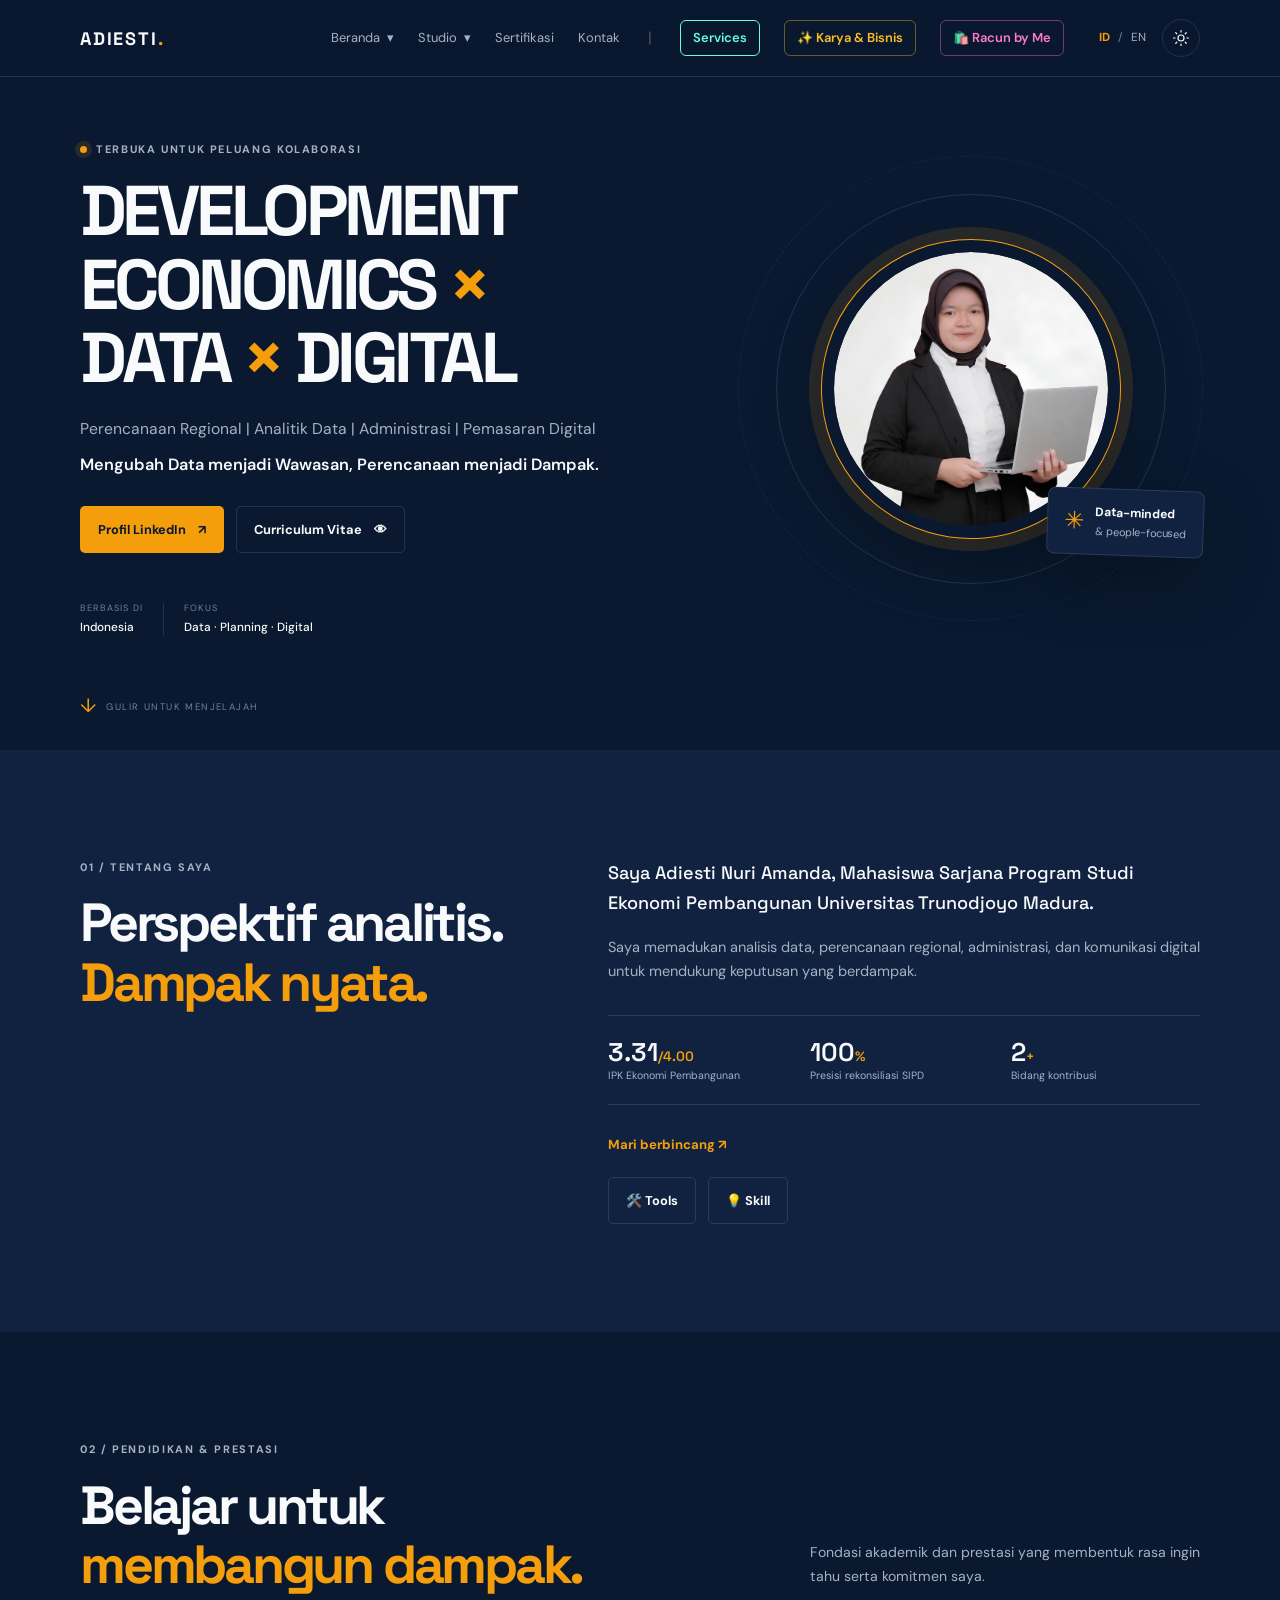
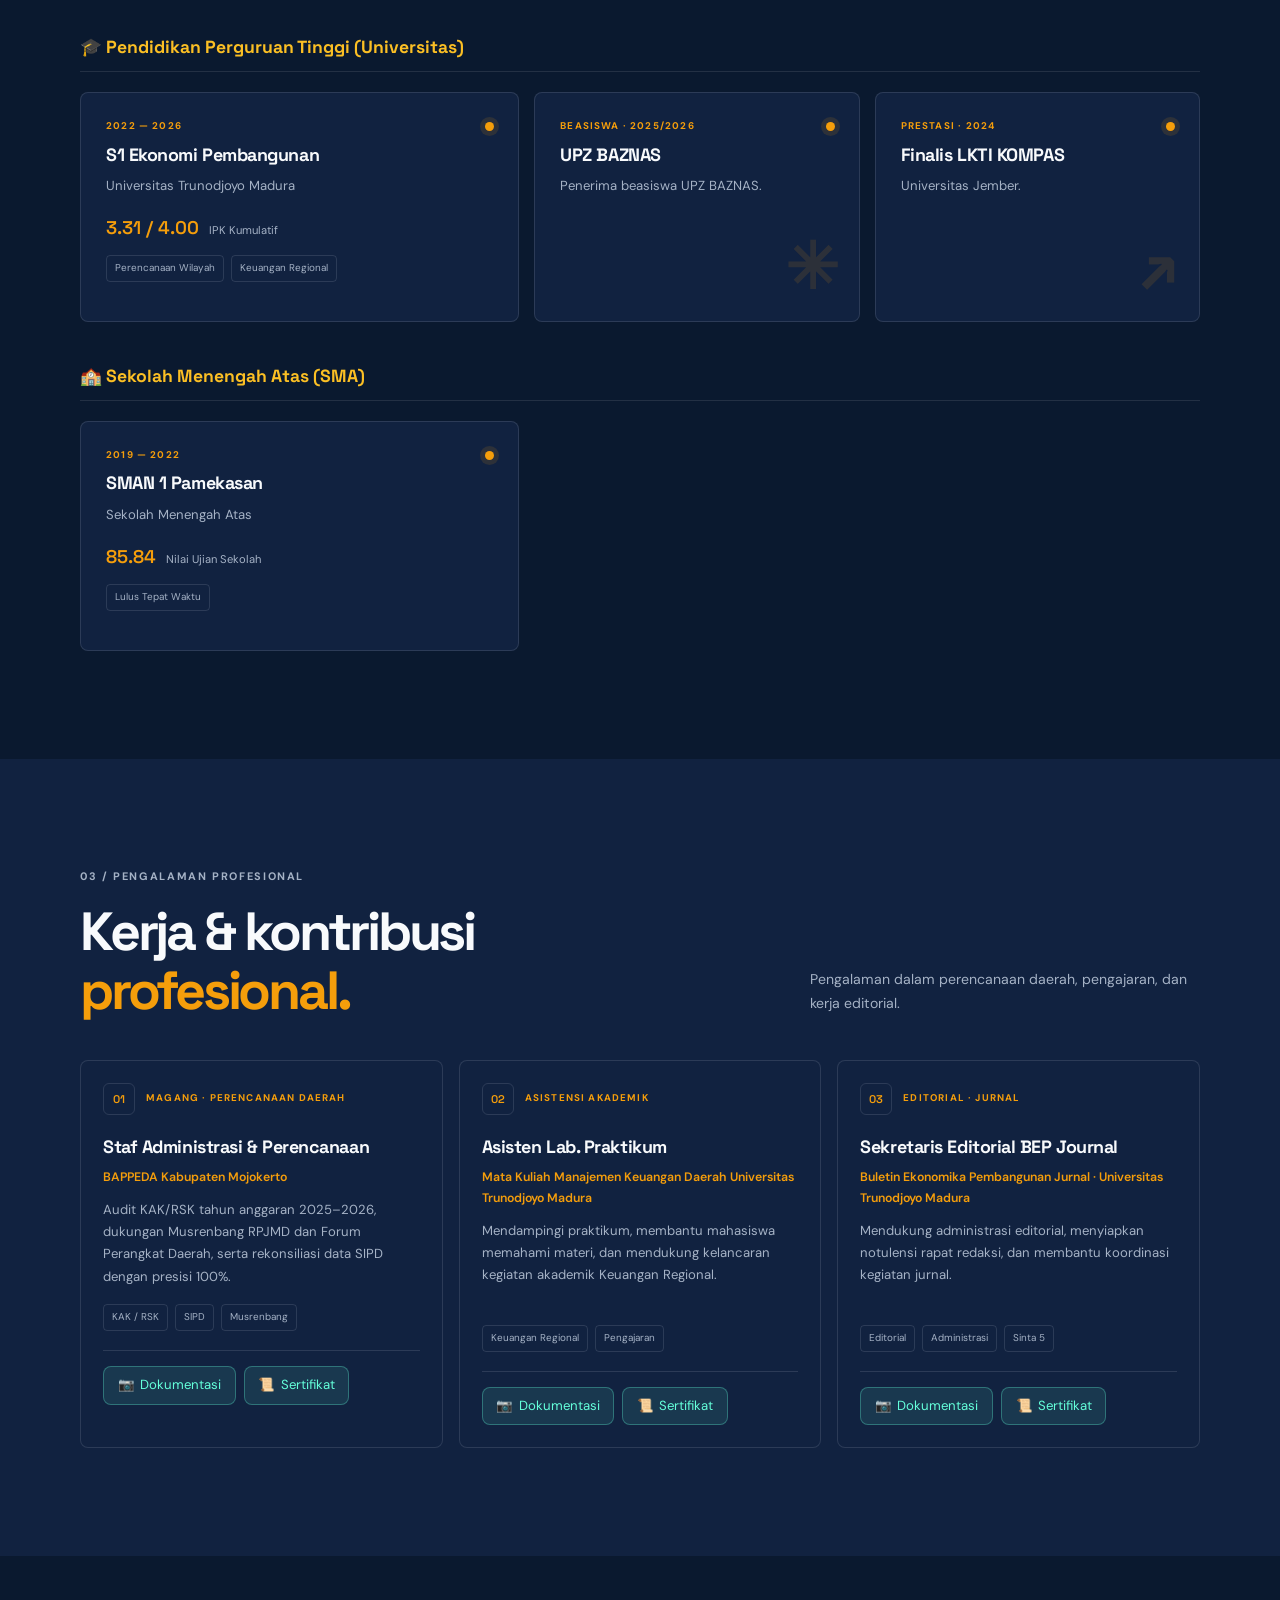
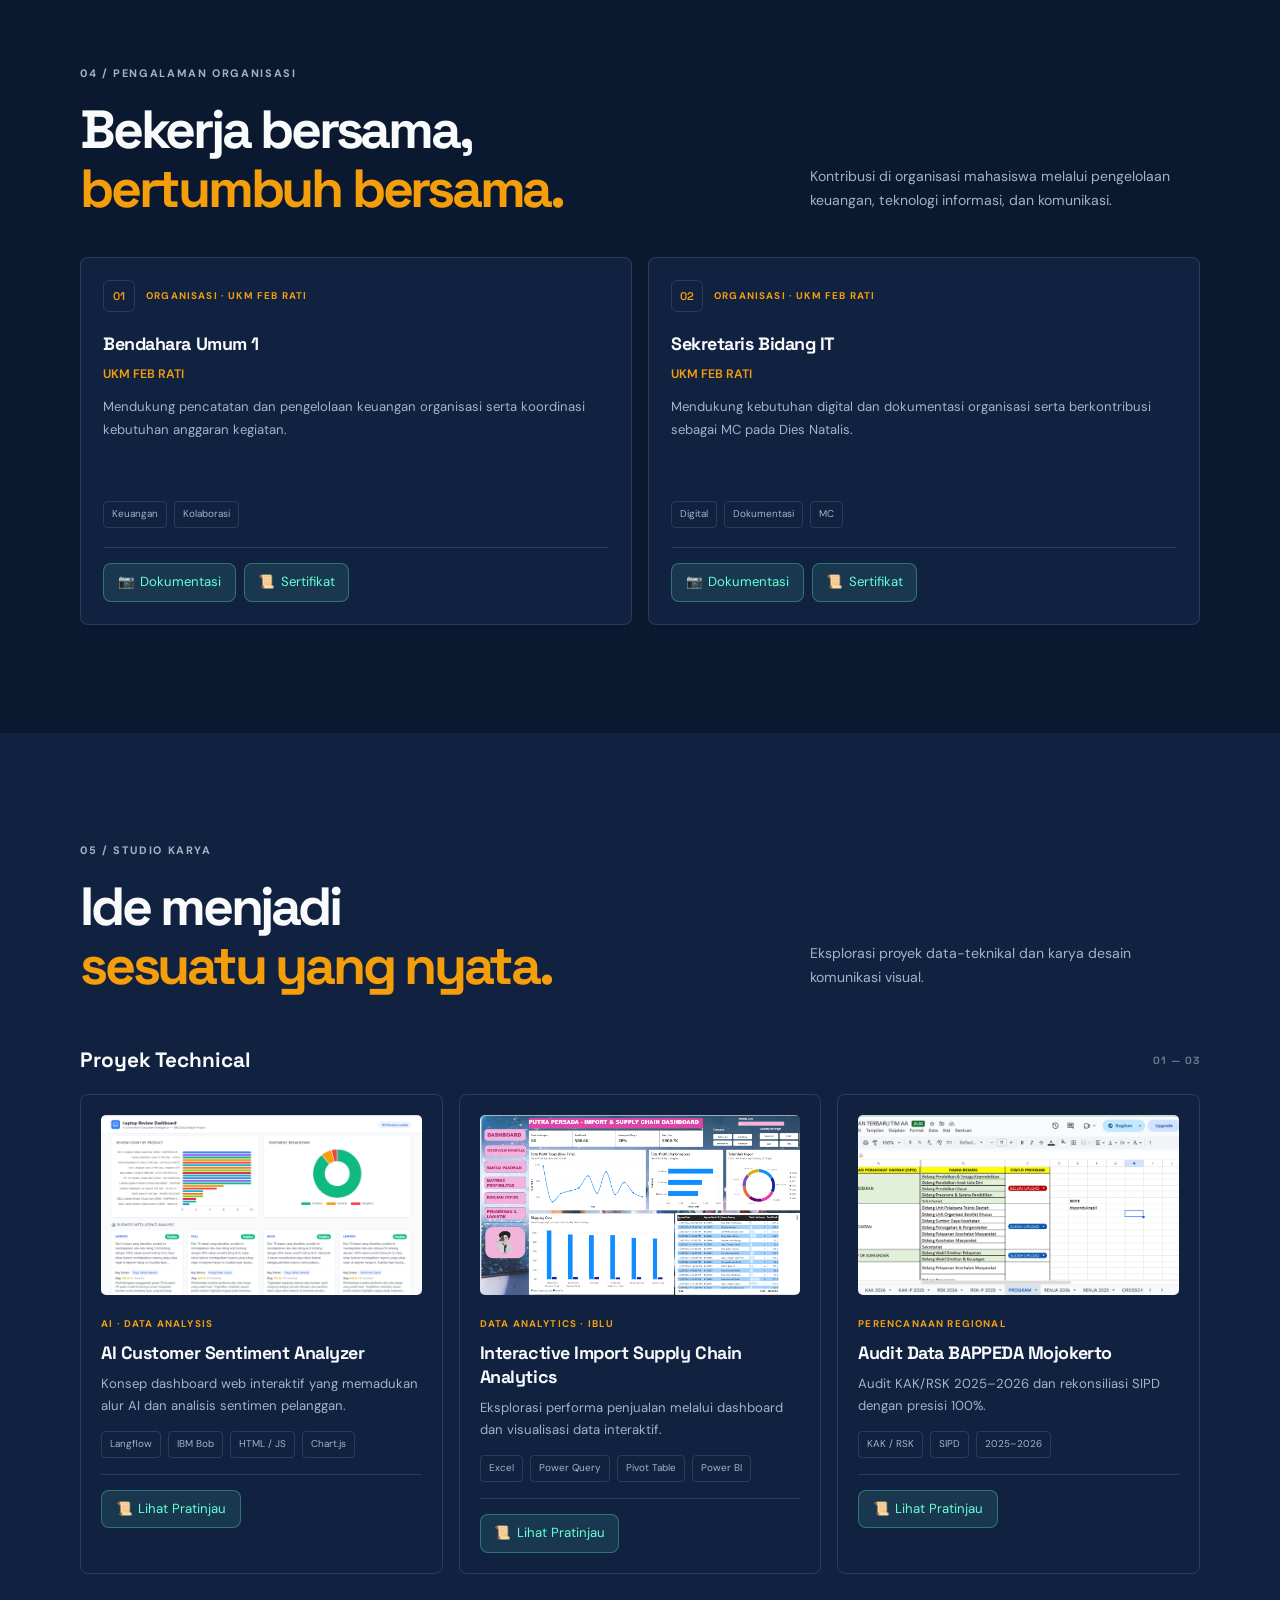
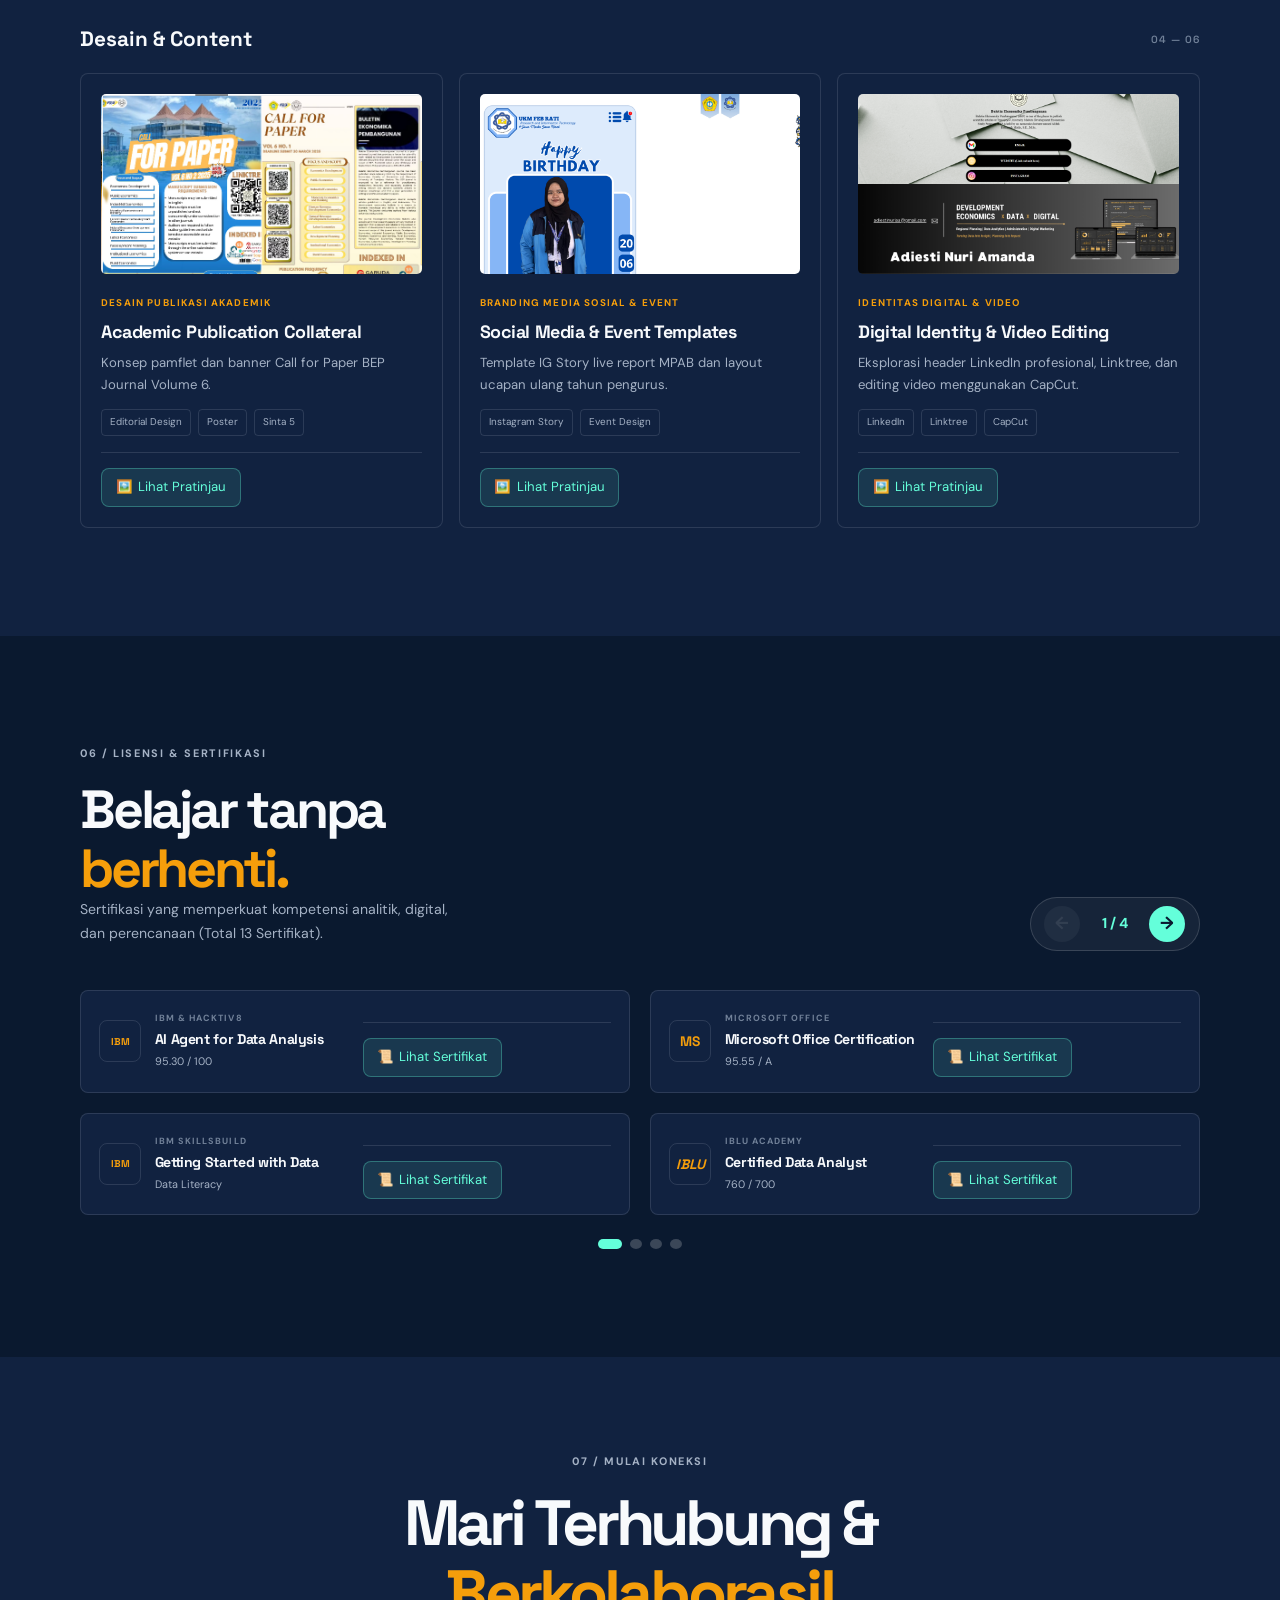
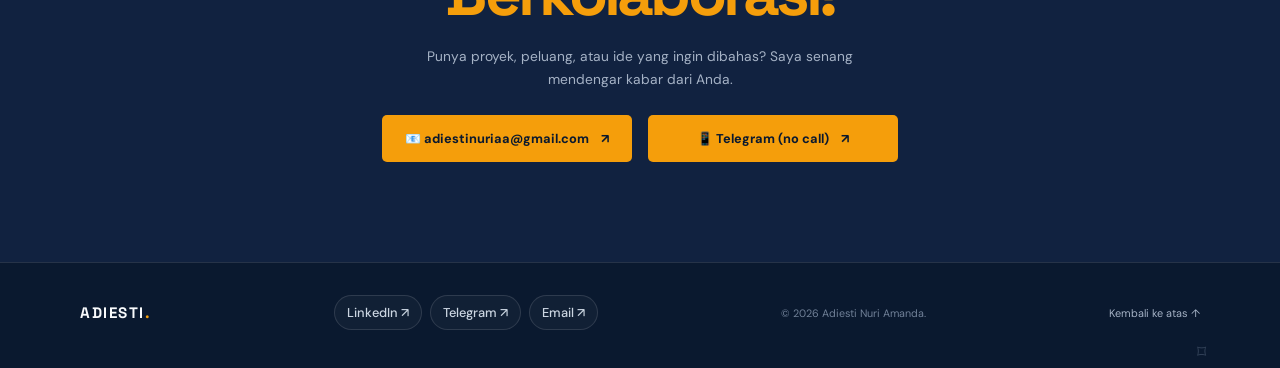
==== commit 9fb72a06: "Update portofolio website" ====
--- a/index.html
+++ b/index.html
@@ -23,47 +23,47 @@
         </button>
 
         <div class="nav-links" id="nav-links">
-  <!-- BERANDA -->
-  <div class="nav-dropdown">
-    <button class="nav-dropdown-trigger" type="button" aria-expanded="false" aria-controls="home-menu">
-      <span data-i18n="navHome">Beranda</span><span class="chevron" aria-hidden="true">▾</span>
-    </button>
-    <div class="dropdown-menu" id="home-menu">
-      <a href="#about" data-i18n="navAbout">Tentang Saya</a>
-      <a href="#education" data-i18n="navEducation">Pendidikan</a>
-      <div class="nested-dropdown">
-        <button class="nested-trigger" type="button" aria-expanded="false" aria-controls="experience-menu">
-          <span data-i18n="navExperience">Pengalaman</span><span class="side-chevron" aria-hidden="true">▹</span>
-        </button>
-        <div class="nested-menu" id="experience-menu">
-          <a href="#work-exp" data-i18n="navWork">Pengalaman Kerja</a>
-          <a href="#org-exp" data-i18n="navOrg">Pengalaman Organisasi</a>
-        </div>
-      </div>
-    </div>
-  </div>
-
-  <!-- STUDIO KARYA -->
-  <div class="nav-dropdown">
-    <button class="nav-dropdown-trigger" type="button" aria-expanded="false" aria-controls="studio-menu">
-      <span data-i18n="navStudio">Studio</span><span class="chevron" aria-hidden="true">▾</span>
-    </button>
-    <div class="dropdown-menu" id="studio-menu">
-      <a href="#studio-proyek" data-i18n="navTechnical">Proyek Technical</a>
-      <a href="#studio-desain" data-i18n="navCreative">Desain &amp; Content</a>
-    </div>
-  </div>
-
-  <!-- SERTIFIKASI -->
-  <a class="nav-direct" href="#certifications" data-i18n="navCertifications">Sertifikasi</a>
-
-  <!-- KONTAK -->
-  <a class="nav-direct" href="#contact" data-i18n="navContact">Kontak</a>
-
-  <!-- PEMISAH & TOMBOL SERVICES TERPISAH -->
-  <span class="nav-divider" aria-hidden="true" style="opacity: 0.25; margin: 0 0.25rem;">|</span>
-  <a class="nav-direct nav-services-btn" href="services.html" data-i18n="navServices" style="color: #64ffda; border: 1px solid #64ffda; padding: 0.35rem 0.85rem; border-radius: 6px; font-weight: 600;">Services</a>
-</div>
+          <!-- BERANDA -->
+          <div class="nav-dropdown">
+            <button class="nav-dropdown-trigger" type="button" aria-expanded="false" aria-controls="home-menu">
+              <span data-i18n="navHome">Beranda</span><span class="chevron" aria-hidden="true">▾</span>
+            </button>
+            <div class="dropdown-menu" id="home-menu">
+              <a href="#about" data-i18n="navAbout">Tentang Saya</a>
+              <a href="#education" data-i18n="navEducation">Pendidikan</a>
+              <div class="nested-dropdown">
+                <button class="nested-trigger" type="button" aria-expanded="false" aria-controls="experience-menu">
+                  <span data-i18n="navExperience">Pengalaman</span><span class="side-chevron" aria-hidden="true">▹</span>
+                </button>
+                <div class="nested-menu" id="experience-menu">
+                  <a href="#work-exp" data-i18n="navWork">Pengalaman Kerja</a>
+                  <a href="#org-exp" data-i18n="navOrg">Pengalaman Organisasi</a>
+                </div>
+              </div>
+            </div>
+          </div>
+
+          <!-- STUDIO KARYA -->
+          <div class="nav-dropdown">
+            <button class="nav-dropdown-trigger" type="button" aria-expanded="false" aria-controls="studio-menu">
+              <span data-i18n="navStudio">Studio</span><span class="chevron" aria-hidden="true">▾</span>
+            </button>
+            <div class="dropdown-menu" id="studio-menu">
+              <a href="#studio-proyek" data-i18n="navTechnical">Proyek Technical</a>
+              <a href="#studio-desain" data-i18n="navCreative">Desain &amp; Content</a>
+            </div>
+          </div>
+
+          <!-- SERTIFIKASI & KONTAK -->
+          <a class="nav-direct" href="#certifications" data-i18n="navCertifications">Sertifikasi</a>
+          <a class="nav-direct" href="#contact" data-i18n="navContact">Kontak</a>
+
+          <span class="nav-divider" aria-hidden="true" style="opacity: 0.25; margin: 0 0.25rem;">|</span>
+          
+          <a class="nav-direct nav-services-btn" href="services.html" data-i18n="navServices" style="color: #64ffda; border: 1px solid #64ffda; padding: 0.35rem 0.75rem; border-radius: 6px; font-weight: 600;">Services</a>
+          <button class="nav-direct" type="button" onclick="document.getElementById('ventures-modal').showModal()" data-i18n="navVentures" style="color: #fbbf24; border: 1px solid rgba(251, 191, 36, 0.4); padding: 0.35rem 0.75rem; border-radius: 6px; font-weight: 600; background: transparent;">✨ Karya &amp; Bisnis</button>
+          <button class="nav-direct" type="button" onclick="document.getElementById('racun-modal').showModal()" data-i18n="navRacun" style="color: #ff79c6; border: 1px solid rgba(255, 121, 198, 0.4); padding: 0.35rem 0.75rem; border-radius: 6px; font-weight: 600; background: transparent;">🛍️ Racun by Me</button>
+        </div>
 
         <div class="nav-controls">
           <div class="language-switch" role="group" aria-label="Pilih bahasa">
@@ -80,6 +80,7 @@
     </header>
 
     <main id="main">
+      <!-- HERO SECTION -->
       <section class="hero container" id="home">
         <div class="hero-copy reveal">
           <p class="eyebrow"><span class="status-dot"></span><span data-i18n="heroEyebrow">TERBUKA UNTUK PELUANG KOLABORASI</span></p>
@@ -87,53 +88,16 @@
           <p class="hero-subtitle" data-i18n="heroSubtitle">Perencanaan Regional | Analitik Data | Administrasi | Pemasaran Digital</p>
           <p class="hero-tagline" data-i18n="heroTagline">Mengubah Data menjadi Wawasan, Perencanaan menjadi Dampak.</p>
           
-<!-- Tombol Pemicu di Hero Section -->
-<div class="hero-actions">
-  <a class="button button-primary" href="https://www.linkedin.com/in/adiestinuriaa" target="_blank" rel="noopener noreferrer">
-    <span>Profil LinkedIn</span>
-    <span aria-hidden="true">↗</span>
-  </a>
-  
-  <button class="button button-secondary" type="button" onclick="openCVPreview('id')">
-    <span data-i18n="viewCv">Curriculum Vitae</span>
-    <span aria-hidden="true">👁</span>
-  </button>
-</div>
-
-<!-- MODAL PRATINJAU CV DUAL BAHASA (INDONESIA & INGGIS) -->
-<dialog id="cv-preview-dialog" class="document-dialog" aria-labelledby="cv-preview-title">
-  <div class="dialog-panel document-panel" style="max-width: 900px; background: #0a192f; border: 1px solid rgba(255, 255, 255, 0.15); border-radius: 16px; padding: 1.5rem; color: #ffffff;">
-    
-    <!-- Header Modal -->
-    <div class="preview-heading" style="display: flex; justify-content: space-between; align-items: center; padding-bottom: 0.75rem; border-bottom: 1px solid rgba(255,255,255,0.1); flex-wrap: wrap; gap: 0.5rem;">
-      <div>
-        <p class="eyebrow" style="color: #fbbf24; margin: 0; font-size: 0.75rem; font-weight: 600;">🔒 PROTECTED PREVIEW</p>
-        <h2 id="cv-preview-title" style="margin: 0; font-size: 1.2rem; color: #ffffff;">Curriculum Vitae — Adiesti Nuri Amanda</h2>
-      </div>
-      <button class="dialog-close icon-button" type="button" onclick="closeCVPreview()" aria-label="Tutup" style="background: rgba(255,255,255,0.1); border: 1px solid rgba(255,255,255,0.2); color: #fff; width: 32px; height: 32px; border-radius: 50%; cursor: pointer; display: flex; align-items: center; justify-content: center;">✕</button>
-    </div>
-
-    <!-- Tombol Pengalih Bahasa CV -->
-    <div class="cv-language-selector" style="display: flex; gap: 0.75rem; margin-top: 1rem; justify-content: center; flex-wrap: wrap;">
-      <button id="btn-cv-id" type="button" onclick="switchCVLanguage('id')" style="padding: 0.6rem 1.2rem; font-size: 0.875rem; border-radius: 8px; border: none; cursor: pointer; transition: all 0.2s ease;">
-        CV Indonesia
-      </button>
-      <button id="btn-cv-en" type="button" onclick="switchCVLanguage('en')" style="padding: 0.6rem 1.2rem; font-size: 0.875rem; border-radius: 8px; border: none; cursor: pointer; transition: all 0.2s ease;">
-        CV Inggris (English)
-      </button>
-    </div>
-
-    <!-- Area Tampilan File PDF (iFrame Viewer) -->
-    <div class="canvas-guard" id="cv-canvas-guard" style="position: relative; margin-top: 1rem; height: 68vh; border-radius: 8px; overflow: hidden; background: #ffffff;">
-      <iframe id="cv-iframe" src="eng-cv-adis.pdf" style="width: 100%; height: 100%; border: none;"></iframe>
-    </div>
-
-    <!-- Catatan Proteksi & Keamanan -->
-    <p class="security-note" style="margin-top: 1rem; font-size: 0.8rem; opacity: 0.7; text-align: center; color: #cbd5e1;">
-      🔒 Mode Lihat-Saja. Gunakan tombol di atas untuk berpindah antara CV Bahasa Indonesia dan Inggris.
-    </p>
-  </div>
-</dialog>
+          <div class="hero-actions">
+            <a class="button button-primary" href="https://www.linkedin.com/in/adiestinuriaa" target="_blank" rel="noopener noreferrer">
+              <span>Profil LinkedIn</span>
+              <span aria-hidden="true">↗</span>
+            </a>
+            <button class="button button-secondary" type="button" onclick="openCVPreview('id')">
+              <span data-i18n="viewCv">Curriculum Vitae</span>
+              <span aria-hidden="true">👁</span>
+            </button>
+          </div>
 
           <div class="hero-meta">
             <span><small data-i18n="basedIn">BERBASIS DI</small><strong>Indonesia</strong></span>
@@ -141,17 +105,11 @@
             <span><small data-i18n="focus">FOKUS</small><strong>Data · Planning · Digital</strong></span>
           </div>
         </div>
+        
         <div class="hero-visual reveal">
           <div class="portrait-frame">
             <div class="portrait">
-              <img
-                class="portrait-image"
-                src="pp-adis.png"
-                alt="Foto profil Adiesti Nuri Amanda"
-                width="600"
-                height="600"
-                fetchpriority="high"
-              />
+              <img class="portrait-image" src="pp-adis.png" alt="Foto profil Adiesti Nuri Amanda" width="600" height="600" fetchpriority="high" />
             </div>
           </div>
           <div class="floating-card"><span class="floating-icon">✳</span><span><strong>Data-minded</strong><small data-i18n="peopleFocused">&amp; people-focused</small></span></div>
@@ -160,32 +118,34 @@
         <a class="scroll-cue" href="#about"><span aria-hidden="true">↓</span><span data-i18n="scroll">GULIR UNTUK MENJELAJAH</span></a>
       </section>
 
-     <section class="section alternate" id="about">
-  <div class="container about-grid">
-    <div class="section-heading reveal">
-      <p class="eyebrow">01 / <span data-i18n="aboutEyebrow">TENTANG SAYA</span></p>
-      <h2 data-i18n="aboutTitle">Perspektif analitis.<br /><span class="accent">Dampak nyata.</span></h2>
-    </div>
-    <div class="about-content reveal">
-      <p class="about-lead" data-i18n="aboutLead">Saya Adiesti Nuri Amanda, lulusan Ekonomi Pembangunan Universitas Trunodjoyo Madura.</p>
-      <p data-i18n="aboutBody">Saya memadukan analisis data, perencanaan regional, administrasi, dan komunikasi digital untuk mendukung keputusan yang berdampak.</p>
-      <div class="facts">
-        <div><strong>3.31<span>/4.00</span></strong><small data-i18n="gpa">IPK Ekonomi Pembangunan</small></div>
-        <div><strong>100<span>%</span></strong><small data-i18n="sipdAccuracy">Presisi rekonsiliasi SIPD</small></div>
-        <div><strong>2<span>+</span></strong><small data-i18n="focusAreas">Bidang kontribusi</small></div>
-      </div>
-      <a class="text-link" href="#contact"><span data-i18n="letsTalk">Mari berbincang</span> ↗</a>
-
-      <!-- TOMBOL INTERAKTIF TOOLS & SKILL -->
-<div class="about-actions" style="display: flex; gap: 0.75rem; margin-top: 1.25rem; flex-wrap: wrap;">
-  <button class="button button-secondary" type="button" onclick="document.getElementById('tools-modal').showModal()">
-    <span>🛠️ Tools</span>
-  </button>
-  <button class="button button-secondary" type="button" onclick="document.getElementById('skills-modal').showModal()">
-    <span>💡 Skill</span>
-  </button>
-</div>
-</section>
+      <!-- SECTION TENTANG SAYA -->
+      <section class="section alternate" id="about">
+        <div class="container about-grid">
+          <div class="section-heading reveal">
+            <p class="eyebrow">01 / <span data-i18n="aboutEyebrow">TENTANG SAYA</span></p>
+            <h2 data-i18n="aboutTitle">Perspektif analitis.<br /><span class="accent">Dampak nyata.</span></h2>
+          </div>
+          <div class="about-content reveal">
+            <p class="about-lead" data-i18n="aboutLead">Saya Adiesti Nuri Amanda, Mahasiswa Sarjana Program Studi Ekonomi Pembangunan Universitas Trunodjoyo Madura.</p>
+            <p data-i18n="aboutBody">Saya memadukan analisis data, perencanaan regional, administrasi, dan komunikasi digital untuk mendukung keputusan yang berdampak.</p>
+            <div class="facts">
+              <div><strong>3.31<span>/4.00</span></strong><small data-i18n="gpa">IPK Ekonomi Pembangunan</small></div>
+              <div><strong>100<span>%</span></strong><small data-i18n="sipdAccuracy">Presisi rekonsiliasi SIPD</small></div>
+              <div><strong>2<span>+</span></strong><small data-i18n="focusAreas">Bidang kontribusi</small></div>
+            </div>
+            <a class="text-link" href="#contact"><span data-i18n="letsTalk">Mari berbincang</span> ↗</a>
+
+            <div class="about-actions" style="display: flex; gap: 0.75rem; margin-top: 1.25rem; flex-wrap: wrap;">
+              <button class="button button-secondary" type="button" onclick="document.getElementById('tools-modal').showModal()">
+                <span>🛠️ Tools</span>
+              </button>
+              <button class="button button-secondary" type="button" onclick="document.getElementById('skills-modal').showModal()">
+                <span>💡 Skill</span>
+              </button>
+            </div>
+          </div>
+        </div>
+      </section>
 
       <!-- SECTION PENDIDIKAN & PRESTASI -->
       <section class="section container" id="education">
@@ -197,14 +157,12 @@
           <p class="section-intro" data-i18n="educationIntro">Fondasi akademik dan prestasi yang membentuk rasa ingin tahu serta komitmen saya.</p>
         </div>
 
-        <!-- SUB-BAGIAN 1: PENDIDIKAN PERGURUAN TINGGI (UNIVERSITAS) -->
         <div class="education-group reveal" style="margin-bottom: 2.5rem;">
           <div class="category-heading" style="display: flex; align-items: center; margin-bottom: 1.25rem; border-bottom: 1px solid rgba(255,255,255,0.1); padding-bottom: 0.5rem;">
             <h3 style="font-size: 1.1rem; color: #fbbf24; margin: 0;">🎓 Pendidikan Perguruan Tinggi (Universitas)</h3>
           </div>
           
           <div class="education-grid">
-            <!-- KARTU S1 -->
             <article class="education-card reveal">
               <span class="timeline-dot"></span>
               <p class="card-kicker">2022 — 2026</p>
@@ -220,7 +178,6 @@
               </div>
             </article>
 
-            <!-- KARTU BEASISWA -->
             <article class="education-card award-card reveal">
               <span class="timeline-dot"></span>
               <p class="card-kicker" data-i18n="scholarship">BEASISWA · 2025/2026</p>
@@ -229,7 +186,6 @@
               <span class="award-mark">✳</span>
             </article>
 
-            <!-- KARTU PRESTASI -->
             <article class="education-card award-card reveal">
               <span class="timeline-dot"></span>
               <p class="card-kicker" data-i18n="achievement">PRESTASI · 2024</p>
@@ -240,14 +196,12 @@
           </div>
         </div>
 
-        <!-- SUB-BAGIAN 2: SEKOLAH MENENGAH ATAS (SMA) -->
         <div class="education-group reveal">
           <div class="category-heading" style="display: flex; align-items: center; margin-bottom: 1.25rem; border-bottom: 1px solid rgba(255,255,255,0.1); padding-bottom: 0.5rem;">
             <h3 style="font-size: 1.1rem; color: #fbbf24; margin: 0;">🏫 Sekolah Menengah Atas (SMA)</h3>
           </div>
           
           <div class="education-grid">
-            <!-- KARTU SMA -->
             <article class="education-card reveal">
               <span class="timeline-dot"></span>
               <p class="card-kicker">2019 — 2022</p>
@@ -265,7 +219,7 @@
         </div>
       </section>
 
-      <!-- SECTION PENGALAMAN PROFESIONAL (TERPERBAIKI) -->
+      <!-- SECTION PENGALAMAN PROFESIONAL -->
       <section class="section alternate" id="work-exp">
         <div class="container">
           <div class="section-topline reveal">
@@ -277,538 +231,484 @@
           </div>
 
           <div class="experience-grid">
-            <!-- KARTU 01: BAPPEDA MOJOKERTO -->
-<article class="experience-card reveal">
-  <div class="experience-head">
-    <span class="experience-icon">01</span>
-    <span class="card-kicker" data-i18n="internship">MAGANG · PERENCANAAN DAERAH</span>
-  </div>
-  <h3 data-i18n="bappedaRole">Staf Administrasi &amp; Perencanaan</h3>
-  <p class="experience-org">BAPPEDA Kabupaten Mojokerto</p>
-  <p class="muted" data-i18n="bappedaDesc">Audit KAK/RSK tahun anggaran 2025–2026, dukungan Musrenbang RPJMD dan Forum Perangkat Daerah, serta rekonsiliasi data SIPD dengan presisi 100%.</p>
-  <div class="tag-list">
-    <span>KAK / RSK</span>
-    <span>SIPD</span>
-    <span>Musrenbang</span>
-  </div>
-  <div class="document-actions">
-    <button class="document-button" type="button" onclick="openDocModal('Dokumentasi BAPPEDA Mojokerto', 'intern-bappeda-2.png', 'intern-bappeda-1.png')">
-      📷 <span data-i18n="viewDocumentation">Dokumentasi</span>
-    </button>
-    <button class="document-button" type="button" onclick="openCertModalSingle('Sertifikat Magang BAPPEDA Mojokerto', 'intern-bappeda-sertifikat.pdf')">
-      📜 <span data-i18n="viewCertificate">Sertifikat</span>
-    </button>
-  </div>
-</article>
-
-<!-- KARTU 02: ASISTEN LAB -->
-<article class="experience-card reveal">
-  <div class="experience-head">
-    <span class="experience-icon">02</span>
-    <span class="card-kicker" data-i18n="teachingAssistant">ASISTENSI AKADEMIK</span>
-  </div>
-  <h3 data-i18n="assistantRole">Asisten Lab. Praktikum</h3>
-  <p class="experience-org">Mata Kuliah Manajemen Keuangan Daerah Universitas Trunodjoyo Madura</p>
-  <p class="muted" data-i18n="assistantDesc">Mendampingi praktikum, membantu mahasiswa memahami materi, dan mendukung kelancaran kegiatan akademik Keuangan Regional.</p>
-  <div class="tag-list">
-    <span data-i18n="regionalFinance">Keuangan Regional</span>
-    <span data-i18n="teaching">Pengajaran</span>
-  </div>
-  <div class="document-actions">
-    <button class="document-button" type="button" onclick="openDocModal('Dokumentasi Asisten Lab', 'lab-asisten-1.png', 'lab-asisten-2.png')">
-      📷 <span data-i18n="viewDocumentation">Dokumentasi</span>
-    </button>
-    <button class="document-button" type="button" onclick="openCertModalSingle('Sertifikat Asisten Lab Keuangan Regional', 'aslab-sertifikat.pdf')">
-      📜 <span data-i18n="viewCertificate">Sertifikat</span>
-    </button>
-  </div>
-</article>
-
-<!-- KARTU 03: BEP JOURNAL -->
-<article class="experience-card reveal">
-  <div class="experience-head">
-    <span class="experience-icon">03</span>
-    <span class="card-kicker" data-i18n="editorialExperience">EDITORIAL · JURNAL</span>
-  </div>
-  <h3 data-i18n="editorialRole">Sekretaris Editorial BEP Journal</h3>
-  <p class="experience-org">Buletin Ekonomika Pembangunan Jurnal · Universitas Trunodjoyo Madura</p>
-  <p class="muted" data-i18n="editorialDesc">Mendukung administrasi editorial, menyiapkan notulensi rapat redaksi, dan membantu koordinasi kegiatan jurnal.</p>
-  <div class="tag-list">
-    <span>Editorial</span>
-    <span>Administrasi</span>
-    <span>Sinta 5</span>
-  </div>
-  <div class="document-actions">
-    <button class="document-button" type="button" onclick="openDocModal('Dokumentasi BEP Journal', 'bep-1.jpg', 'kolaborasi-rapat-bep.jpg')">
-      📷 <span data-i18n="viewDocumentation">Dokumentasi</span>
-    </button>
-    <button class="document-button" type="button" onclick="openCertModalSingle('Sertifikat Editorial BEP Journal', 'bep_cert.jpg')">
-      📜 <span data-i18n="viewCertificate">Sertifikat</span>
-    </button>
-  </div>
-</article>
-          </div> <!-- Penutup experience-grid -->
-        </div> <!-- Penutup container -->
+            <article class="experience-card reveal">
+              <div class="experience-head">
+                <span class="experience-icon">01</span>
+                <span class="card-kicker" data-i18n="internship">MAGANG · PERENCANAAN DAERAH</span>
+              </div>
+              <h3 data-i18n="bappedaRole">Staf Administrasi &amp; Perencanaan</h3>
+              <p class="experience-org">BAPPEDA Kabupaten Mojokerto</p>
+              <p class="muted" data-i18n="bappedaDesc">Audit KAK/RSK tahun anggaran 2025–2026, dukungan Musrenbang RPJMD dan Forum Perangkat Daerah, serta rekonsiliasi data SIPD dengan presisi 100%.</p>
+              <div class="tag-list">
+                <span>KAK / RSK</span>
+                <span>SIPD</span>
+                <span>Musrenbang</span>
+              </div>
+              <div class="document-actions">
+                <button class="document-button" type="button" onclick="openDocModal('Dokumentasi BAPPEDA Mojokerto', 'intern-bappeda-2.png', 'intern-bappeda-1.png')">
+                  📷 <span data-i18n="viewDocumentation">Dokumentasi</span>
+                </button>
+                <button class="document-button" type="button" onclick="openCertModalSingle('Sertifikat Magang BAPPEDA Mojokerto', 'intern-bappeda-sertifikat.pdf')">
+                  📜 <span data-i18n="viewCertificate">Sertifikat</span>
+                </button>
+              </div>
+            </article>
+
+            <article class="experience-card reveal">
+              <div class="experience-head">
+                <span class="experience-icon">02</span>
+                <span class="card-kicker" data-i18n="teachingAssistant">ASISTENSI AKADEMIK</span>
+              </div>
+              <h3 data-i18n="assistantRole">Asisten Lab. Praktikum</h3>
+              <p class="experience-org">Mata Kuliah Manajemen Keuangan Daerah Universitas Trunodjoyo Madura</p>
+              <p class="muted" data-i18n="assistantDesc">Mendampingi praktikum, membantu mahasiswa memahami materi, dan mendukung kelancaran kegiatan akademik Keuangan Regional.</p>
+              <div class="tag-list">
+                <span data-i18n="regionalFinance">Keuangan Regional</span>
+                <span data-i18n="teaching">Pengajaran</span>
+              </div>
+              <div class="document-actions">
+                <button class="document-button" type="button" onclick="openDocModal('Dokumentasi Asisten Lab', 'lab-asisten-1.png', 'lab-asisten-2.png')">
+                  📷 <span data-i18n="viewDocumentation">Dokumentasi</span>
+                </button>
+                <button class="document-button" type="button" onclick="openCertModalSingle('Sertifikat Asisten Lab Keuangan Regional', 'aslab-sertifikat.pdf')">
+                  📜 <span data-i18n="viewCertificate">Sertifikat</span>
+                </button>
+              </div>
+            </article>
+
+            <article class="experience-card reveal">
+              <div class="experience-head">
+                <span class="experience-icon">03</span>
+                <span class="card-kicker" data-i18n="editorialExperience">EDITORIAL · JURNAL</span>
+              </div>
+              <h3 data-i18n="editorialRole">Sekretaris Editorial BEP Journal</h3>
+              <p class="experience-org">Buletin Ekonomika Pembangunan Jurnal · Universitas Trunodjoyo Madura</p>
+              <p class="muted" data-i18n="editorialDesc">Mendukung administrasi editorial, menyiapkan notulensi rapat redaksi, dan membantu koordinasi kegiatan jurnal.</p>
+              <div class="tag-list">
+                <span>Editorial</span>
+                <span>Administrasi</span>
+                <span>Sinta 5</span>
+              </div>
+              <div class="document-actions">
+                <button class="document-button" type="button" onclick="openDocModal('Dokumentasi BEP Journal', 'bep-1.jpg', 'kolaborasi-rapat-bep.jpg')">
+                  📷 <span data-i18n="viewDocumentation">Dokumentasi</span>
+                </button>
+                <button class="document-button" type="button" onclick="openCertModalSingle('Sertifikat Editorial BEP Journal', 'bep_cert.jpg')">
+                  📜 <span data-i18n="viewCertificate">Sertifikat</span>
+                </button>
+              </div>
+            </article>
+          </div>
+        </div>
       </section>
 
       <!-- SECTION PENGALAMAN ORGANISASI -->
-<section class="section container" id="org-exp">
-  <div class="section-topline reveal">
-    <div class="section-heading">
-      <p class="eyebrow">04 / <span data-i18n="orgEyebrow">PENGALAMAN ORGANISASI</span></p>
-      <h2 data-i18n="orgTitle">Bekerja bersama,<br /><span class="accent">bertumbuh bersama.</span></h2>
-    </div>
-    <p class="section-intro" data-i18n="orgIntro">Kontribusi di organisasi mahasiswa melalui pengelolaan keuangan, teknologi informasi, dan komunikasi.</p>
-  </div>
-
-  <div class="experience-grid">
-    <!-- KARTU 01: BENDAHARA UMUM 1 -->
-    <article class="experience-card reveal">
-      <div class="experience-head">
-        <span class="experience-icon">01</span>
-        <span class="card-kicker" data-i18n="organization">ORGANISASI · UKM FEB RATI</span>
-      </div>
-      <h3 data-i18n="treasurerRole">Bendahara Umum 1</h3>
-      <p class="experience-org">UKM FEB RATI</p>
-      <p class="muted" data-i18n="treasurerDesc">Mendukung pencatatan dan pengelolaan keuangan organisasi serta koordinasi kebutuhan anggaran kegiatan.</p>
-      <div class="tag-list">
-        <span data-i18n="finance">Keuangan</span>
-        <span data-i18n="teamwork">Kolaborasi</span>
-      </div>
-      <div class="document-actions">
-        <button class="document-button" type="button" onclick="openDocModal('Dokumentasi Bendahara Umum UKM FEB RATI', 'bendahara-umum-1-1.png', 'bendahara-umum-1-2.png')">
-          📷 <span data-i18n="viewDocumentation">Dokumentasi</span>
-        </button>
-        <!-- Mengarahkan ke berkas PDF Sertifikat Bendahara -->
-        <button class="document-button" type="button" onclick="openCertModal('Sertifikat Bendahara Umum UKM FEB RATI', 'bendahara-umum-1-sertifikat.pdf')">
-          📜 <span data-i18n="viewCertificate">Sertifikat</span>
-        </button>
-      </div>
-    </article>
-
-    <!-- KARTU 02: SEKRETARIS BIDANG IT -->
-    <article class="experience-card reveal">
-      <div class="experience-head">
-        <span class="experience-icon">02</span>
-        <span class="card-kicker" data-i18n="organization">ORGANISASI · UKM FEB RATI</span>
-      </div>
-      <h3 data-i18n="itSecretaryRole">Sekretaris Bidang IT</h3>
-      <p class="experience-org">UKM FEB RATI</p>
-      <p class="muted" data-i18n="itSecretaryDesc">Mendukung kebutuhan digital dan dokumentasi organisasi serta berkontribusi sebagai MC pada Dies Natalis.</p>
-      <div class="tag-list">
-        <span>Digital</span>
-        <span data-i18n="documentation">Dokumentasi</span>
-        <span>MC</span>
-      </div>
-      <div class="document-actions">
-        <button class="document-button" type="button" onclick="openDocModal('Dokumentasi Sekretaris IT UKM FEB RATI', 'dokumentasi-it-2.png', 'dokumentasi-it-1.png')">
-          📷 <span data-i18n="viewDocumentation">Dokumentasi</span>
-        </button>
-        <!-- Mengarahkan ke berkas PDF Sertifikat IT -->
-        <button class="document-button" type="button" onclick="openCertModal('Sertifikat Sekretaris IT UKM FEB RATI', 'sekretaris-divisi-it.pdf')">
-          📜 <span data-i18n="viewCertificate">Sertifikat</span>
-        </button>
-      </div>
-    </article>
-  </div>
-</section>
-
+      <section class="section container" id="org-exp">
+        <div class="section-topline reveal">
+          <div class="section-heading">
+            <p class="eyebrow">04 / <span data-i18n="orgEyebrow">PENGALAMAN ORGANISASI</span></p>
+            <h2 data-i18n="orgTitle">Bekerja bersama,<br /><span class="accent">bertumbuh bersama.</span></h2>
+          </div>
+          <p class="section-intro" data-i18n="orgIntro">Kontribusi di organisasi mahasiswa melalui pengelolaan keuangan, teknologi informasi, dan komunikasi.</p>
+        </div>
+
+        <div class="experience-grid">
+          <article class="experience-card reveal">
+            <div class="experience-head">
+              <span class="experience-icon">01</span>
+              <span class="card-kicker" data-i18n="organization">ORGANISASI · UKM FEB RATI</span>
+            </div>
+            <h3 data-i18n="treasurerRole">Bendahara Umum 1</h3>
+            <p class="experience-org">UKM FEB RATI</p>
+            <p class="muted" data-i18n="treasurerDesc">Mendukung pencatatan dan pengelolaan keuangan organisasi serta koordinasi kebutuhan anggaran kegiatan.</p>
+            <div class="tag-list">
+              <span data-i18n="finance">Keuangan</span>
+              <span data-i18n="teamwork">Kolaborasi</span>
+            </div>
+            <div class="document-actions">
+              <button class="document-button" type="button" onclick="openDocModal('Dokumentasi Bendahara Umum UKM FEB RATI', 'bendahara-umum-1-1.png', 'bendahara-umum-1-2.png')">
+                📷 <span data-i18n="viewDocumentation">Dokumentasi</span>
+              </button>
+              <button class="document-button" type="button" onclick="openCertModal('Sertifikat Bendahara Umum UKM FEB RATI', 'bendahara-umum-1-sertifikat.pdf')">
+                📜 <span data-i18n="viewCertificate">Sertifikat</span>
+              </button>
+            </div>
+          </article>
+
+          <article class="experience-card reveal">
+            <div class="experience-head">
+              <span class="experience-icon">02</span>
+              <span class="card-kicker" data-i18n="organization">ORGANISASI · UKM FEB RATI</span>
+            </div>
+            <h3 data-i18n="itSecretaryRole">Sekretaris Bidang IT</h3>
+            <p class="experience-org">UKM FEB RATI</p>
+            <p class="muted" data-i18n="itSecretaryDesc">Mendukung kebutuhan digital dan dokumentasi organisasi serta berkontribusi sebagai MC pada Dies Natalis.</p>
+            <div class="tag-list">
+              <span>Digital</span>
+              <span data-i18n="documentation">Dokumentasi</span>
+              <span>MC</span>
+            </div>
+            <div class="document-actions">
+              <button class="document-button" type="button" onclick="openDocModal('Dokumentasi Sekretaris IT UKM FEB RATI', 'dokumentasi-it-2.png', 'dokumentasi-it-1.png')">
+                📷 <span data-i18n="viewDocumentation">Dokumentasi</span>
+              </button>
+              <button class="document-button" type="button" onclick="openCertModal('Sertifikat Sekretaris IT UKM FEB RATI', 'sekretaris-divisi-it.pdf')">
+                📜 <span data-i18n="viewCertificate">Sertifikat</span>
+              </button>
+            </div>
+          </article>
+        </div>
+      </section>
+
+      <!-- SECTION 05: STUDIO KARYA -->
       <section class="section alternate studio-section">
         <div class="container">
           <div class="section-topline reveal">
-            <div class="section-heading"><p class="eyebrow">05 / <span data-i18n="studioEyebrow">STUDIO KARYA</span></p><h2 data-i18n="studioTitle">Ide menjadi<br /><span class="accent">sesuatu yang nyata.</span></h2></div>
+            <div class="section-heading">
+              <p class="eyebrow">05 / <span data-i18n="studioEyebrow">STUDIO KARYA</span></p>
+              <h2 data-i18n="studioTitle">Ide menjadi<br /><span class="accent">sesuatu yang nyata.</span></h2>
+            </div>
             <p class="section-intro" data-i18n="studioIntro">Eksplorasi proyek data-teknikal dan karya desain komunikasi visual.</p>
           </div>
+
+          <!-- SUB-SECTION 1: PROYEK TECHNICAL -->
           <div id="studio-proyek" class="studio-category">
-            <!-- SECTION 05: STUDIO KARYA (PROYEK TECHNICAL - 3 KARTU LENGKAP) -->
-<div id="studio-proyek" class="studio-category">
-  <div class="category-heading">
-    <h3 data-i18n="technicalProjects">Proyek Technical</h3>
-    <span>01 — 03</span>
-  </div>
-
-  <div class="project-grid">
-
-    <!-- KARTU PROYEK 01: AI CUSTOMER SENTIMENT ANALYZER -->
-    <article class="project-card reveal">
-      <!-- 1. Preview Gambar Proyek -->
-      <div class="project-visual" style="padding: 0; overflow: hidden; height: 180px;">
-        <img src="laptop.png" alt="Preview AI Customer Sentiment Analyzer" style="width: 100%; height: 100%; object-fit: cover;" />
-      </div>
-
-      <p class="card-kicker">AI · DATA ANALYSIS</p>
-      <h3>AI Customer Sentiment Analyzer</h3>
-      <p class="muted" data-i18n="sentimentDesc">Konsep dashboard web interaktif yang memadukan alur AI dan analisis sentimen pelanggan.</p>
-
-      <div class="tag-list">
-        <span>Langflow</span>
-        <span>IBM Bob</span>
-        <span>HTML / JS</span>
-        <span>Chart.js</span>
-      </div>
-
-      <!-- 2. Tombol Membuka Dokumen / Laporan -->
-      <div class="document-actions" style="margin-top: 1rem; display: flex; gap: 0.5rem; flex-wrap: wrap;">
-        <button class="document-button" type="button" onclick="event.stopPropagation(); openCertModal('AI Customer Sentiment Analyzer', 'laptop.png')">
-          📜 <span>Lihat Pratinjau</span>
-        </button>
-        </a>
-      </div>
-    </article>
-
-    <!-- KARTU PROYEK 02: INTERACTIVE IMPORT SUPPLY CHAIN ANALYTICS -->
-    <article class="project-card reveal">
-      <!-- 1. Preview Gambar Proyek -->
-      <div class="project-visual" style="padding: 0; overflow: hidden; height: 180px;">
-        <img src="import-supply-chain.png" alt="Preview Interactive Import Supply Chain Analytics" style="width: 100%; height: 100%; object-fit: cover;" />
-      </div>
-
-      <p class="card-kicker">DATA ANALYTICS · IBLU</p>
-      <h3 data-i18n="ChainTitle">Interactive Import Supply Chain Analytics</h3>
-      <p class="muted" data-i18n="ChainDesc">Eksplorasi performa penjualan melalui dashboard dan visualisasi data interaktif.</p>
-
-      <div class="tag-list">
-        <span>Excel</span>
-        <span>Power Query</span>
-        <span>Pivot Table</span>
-        <span>Power BI</span>
-      </div>
-
-      <!-- 2. Tombol Membuka Dokumen / Laporan -->
-      <div class="document-actions" style="margin-top: 1rem; display: flex; gap: 0.5rem; flex-wrap: wrap;">
-        <button class="document-button" type="button" onclick="event.stopPropagation(); openCertModal('Interactive Pizza Sales Analytics', 'import-supply-chain.png')">
-          📜 <span>Lihat Pratinjau</span>
-        </button>
-        </a>
-      </div>
-    </article>
-
-    <!-- KARTU PROYEK 03: AUDIT DATA BAPPEDA MOJOKERTO -->
-    <article class="project-card reveal">
-      <!-- 1. Preview Gambar Proyek -->
-      <div class="project-visual" style="padding: 0; overflow: hidden; height: 180px;">
-        <img src="intern-bappeda-3.png" alt="Preview Audit Data BAPPEDA Mojokerto" style="width: 100%; height: 100%; object-fit: cover;" />
-      </div>
-
-      <p class="card-kicker" data-i18n="regionalAudit">PERENCANAAN REGIONAL</p>
-      <h3 data-i18n="auditTitle">Audit Data BAPPEDA Mojokerto</h3>
-      <p class="muted" data-i18n="auditDesc">Audit KAK/RSK 2025–2026 dan rekonsiliasi SIPD dengan presisi 100%.</p>
-
-      <div class="tag-list">
-        <span>KAK / RSK</span>
-        <span>SIPD</span>
-        <span>2025–2026</span>
-      </div>
-
-      <!-- 2. Tombol Membuka Dokumen / Laporan -->
-      <div class="document-actions" style="margin-top: 1rem; display: flex; gap: 0.5rem; flex-wrap: wrap;">
-        <button class="document-button" type="button" onclick="event.stopPropagation(); openCertModal('Audit Data BAPPEDA Mojokerto', 'intern-bappeda-3.png')">
-          📜 <span>Lihat Pratinjau</span>
-        </button>
-        </a>
-      </div>
-    </article>
-
-  </div> <!-- Penutup project-grid -->
-</div> <!-- Penutup studio-proyek -->
-          
-          <!-- SECTION 05: STUDIO KARYA (DESAIN & CONTENT - 3 KARTU LENGKAP WITH PREVIEW FOTO) -->
-<div id="studio-desain" class="studio-category">
-  <div class="category-heading">
-    <h3 data-i18n="creativeContent">Desain &amp; Content</h3>
-    <span>04 — 06</span>
-  </div>
-
-  <div class="project-grid">
-
-    <!-- KARTU 01: ACADEMIC PUBLICATION COLLATERAL -->
-    <article class="project-card reveal">
-      <!-- 1. Preview Gambar Utama -->
-      <div class="project-visual" style="padding: 0; overflow: hidden; height: 180px;">
-        <img src="bep-pamflet.png" alt="Preview Academic Publication Collateral" style="width: 100%; height: 100%; object-fit: cover;" />
-      </div>
-
-      <p class="card-kicker" data-i18n="academicDesign">DESAIN PUBLIKASI AKADEMIK</p>
-      <h3 data-i18n="publicationTitle">Academic Publication Collateral</h3>
-      <p class="muted" data-i18n="publicationDesc">Konsep pamflet dan banner Call for Paper BEP Journal Volume 6.</p>
-
-      <div class="tag-list">
-        <span>Editorial Design</span>
-        <span>Poster</span>
-        <span>Sinta 5</span>
-      </div>
-
-      <!-- 2. Tombol Membuka Dokumen / Gambar Karya -->
-      <div class="document-actions" style="margin-top: 1rem; display: flex; gap: 0.5rem; flex-wrap: wrap;">
-        <button class="document-button" type="button" onclick="event.stopPropagation(); openCertModal('Academic Publication Collateral', 'bep-pamflet.png')">
-          🖼️ <span>Lihat Pratinjau</span>
-        </button>
-        </a>
-      </div>
-    </article>
-
-    <!-- KARTU 02: SOCIAL MEDIA & EVENT TEMPLATES -->
-    <article class="project-card reveal">
-      <!-- 1. Preview Gambar Utama -->
-      <div class="project-visual" style="padding: 0; overflow: hidden; height: 180px;">
-        <img src="proyek-college-kartu-2.png" alt="Preview Social Media & Event Templates" style="width: 100%; height: 100%; object-fit: cover;" />
-      </div>
-
-      <p class="card-kicker" data-i18n="socialBranding">BRANDING MEDIA SOSIAL &amp; EVENT</p>
-      <h3 data-i18n="socialTitle">Social Media &amp; Event Templates</h3>
-      <p class="muted" data-i18n="socialDesc">Template IG Story live report MPAB dan layout ucapan ulang tahun pengurus.</p>
-
-      <div class="tag-list">
-        <span>Instagram Story</span>
-        <span>Event Design</span>
-      </div>
-
-      <!-- 2. Tombol Membuka Dokumen / Gambar Karya -->
-      <div class="document-actions" style="margin-top: 1rem; display: flex; gap: 0.5rem; flex-wrap: wrap;">
-        <button class="document-button" type="button" onclick="event.stopPropagation(); openCertModal('Social Media & Event Templates', 'proyek-college-kartu-2.png')">
-          🖼️ <span>Lihat Pratinjau</span>
-        </button>
-        </a>
-      </div>
-    </article>
-
-    <!-- KARTU 03: DIGITAL IDENTITY & VIDEO EDITING -->
-    <article class="project-card reveal">
-      <!-- 1. Preview Gambar Utama -->
-      <div class="project-visual" style="padding: 0; overflow: hidden; height: 180px;">
-        <img src="proyek-college-kartu-3.png" alt="Preview Digital Identity & Video Editing" style="width: 100%; height: 100%; object-fit: cover;" />
-      </div>
-
-      <p class="card-kicker" data-i18n="digitalIdentity">IDENTITAS DIGITAL &amp; VIDEO</p>
-      <h3 data-i18n="identityTitle">Digital Identity &amp; Video Editing</h3>
-      <p class="muted" data-i18n="identityDesc">Eksplorasi header LinkedIn profesional, Linktree, dan editing video menggunakan CapCut.</p>
-
-      <div class="tag-list">
-        <span>LinkedIn</span>
-        <span>Linktree</span>
-        <span>CapCut</span>
-      </div>
-
-      <!-- 2. Tombol Membuka Dokumen / Gambar Karya -->
-      <div class="document-actions" style="margin-top: 1rem; display: flex; gap: 0.5rem; flex-wrap: wrap;">
-        <button class="document-button" type="button" onclick="event.stopPropagation(); openCertModal('Digital Identity & Video Editing', 'proyek-college-kartu-3.png')">
-          🖼️ <span>Lihat Pratinjau</span>
-        </button>
-        </a>
-      </div>
-    </article>
-
-  </div> <!-- Penutup project-grid -->
-</div> <!-- Penutup studio-desain -->
-
- <!-- SECTION 06: LISENSI & SERTIFIKASI (SLIDER & TOMBOL DOKUMEN) -->
-<section class="section container" id="certifications">
-  <div class="section-topline reveal" style="display: flex; justify-content: space-between; align-items: flex-end; flex-wrap: wrap; gap: 1rem;">
-    <div>
-      <div class="section-heading">
-        <p class="eyebrow">06 / <span data-i18n="certEyebrow">LISENSI &amp; SERTIFIKASI</span></p>
-        <h2 data-i18n="certTitle">Belajar tanpa<br /><span class="accent">berhenti.</span></h2>
-      </div>
-      <p class="section-intro" data-i18n="certIntro">Sertifikasi yang memperkuat kompetensi analitik, digital, dan perencanaan (Total 13 Sertifikat).</p>
-    </div>
-
-    <!-- Navigasi Slide Bar (Panah Kiri / Kanan) -->
-    <div class="cert-nav-controls" style="display: flex; align-items: center; gap: 0.75rem; background: rgba(255,255,255,0.05); padding: 0.5rem 0.85rem; border-radius: 30px; border: 1px solid rgba(255,255,255,0.15);">
-      <button type="button" class="cert-btn-nav" id="cert-prev-btn" onclick="moveCertSlide(-1)" aria-label="Slide Sebelumnya" disabled>←</button>
-      <span id="cert-slide-indicator" style="font-size: 0.9rem; color: #64ffda; font-weight: 700; min-width: 45px; text-align: center;">1 / 4</span>
-      <button type="button" class="cert-btn-nav" id="cert-next-btn" onclick="moveCertSlide(1)" aria-label="Slide Berikutnya">→</button>
-    </div>
-  </div>
-
-  <!-- Container Slider 4 Halaman -->
-  <div class="cert-slider-container" style="margin-top: 2rem;">
-    
-    <!-- HALAMAN 1 (Sertifikat 1 - 4) -->
-    <div class="cert-slide cert-slide-active" data-slide="0">
-      <div class="cert-grid-4">
-        <article class="cert-card">
-          <div style="display: flex; align-items: center; gap: 0.85rem;">
-            <span class="cert-mark ibm">IBM</span>
-            <div><p class="cert-issuer">IBM &amp; HACKTIV8</p><h3>AI Agent for Data Analysis</h3><p class="cert-score">95.30 / 100</p></div>
-          </div>
-          <div class="document-actions" style="margin-top: 1rem;">
-            <button class="document-button" type="button" onclick="openCertModal('AI Agent for Data Analysis - IBM & Hacktiv8', 'data-analyst-ibm-sertifikat.pdf')">
-              📜 <span>Lihat Sertifikat</span>
-            </button>
-          </div>
-        </article>
-
-        <article class="cert-card">
-          <div style="display: flex; align-items: center; gap: 0.85rem;">
-            <span class="cert-mark">MS</span>
-            <div><p class="cert-issuer">MICROSOFT OFFICE</p><h3>Microsoft Office Certification</h3><p class="cert-score">95.55 / A</p></div>
-          </div>
-          <div class="document-actions" style="margin-top: 1rem;">
-            <button class="document-button" type="button" onclick="openCertModal('Microsoft Office Certification', 'sertifikat-ms-office-lkp.pdf')">
-              📜 <span>Lihat Sertifikat</span>
-            </button>
-          </div>
-        </article>
-
-        <article class="cert-card">
-          <div style="display: flex; align-items: center; gap: 0.85rem;">
-            <span class="cert-mark ibm">IBM</span>
-            <div><p class="cert-issuer">IBM SKILLSBUILD</p><h3>Getting Started with Data</h3><p class="cert-score">Data Literacy</p></div>
-          </div>
-          <div class="document-actions" style="margin-top: 1rem;">
-            <button class="document-button" type="button" onclick="openCertModal('Getting Started with Data - IBM', 'getting-starterd-with-data-sertifikat.pdf')">
-              📜 <span>Lihat Sertifikat</span>
-            </button>
-          </div>
-        </article>
-
-        <article class="cert-card">
-          <div style="display: flex; align-items: center; gap: 0.85rem;">
-            <span class="cert-mark iblu">IBLU</span>
-            <div><p class="cert-issuer">IBLU ACADEMY</p><h3>Certified Data Analyst</h3><p class="cert-score">760 / 700</p></div>
-          </div>
-          <div class="document-actions" style="margin-top: 1rem;">
-            <button class="document-button" type="button" onclick="openCertModal('Certified Data Analyst - iBLU Academy', 'data-analyst-sertifikat-by-iblu-academy.pdf')">
-              📜 <span>Lihat Sertifikat</span>
-            </button>
-          </div>
-        </article>
-      </div>
-    </div>
-
-    <!-- HALAMAN 2 (Sertifikat 5 - 8) -->
-    <div class="cert-slide" data-slide="1">
-      <div class="cert-grid-4">
-        <article class="cert-card">
-          <div style="display: flex; align-items: center; gap: 0.85rem;">
-            <span class="cert-mark bnsp">B</span>
-            <div><p class="cert-issuer">BNSP</p><h3>Pemasaran Media Sosial</h3><p class="cert-score">BNSP Certified</p></div>
-          </div>
-          <div class="document-actions" style="margin-top: 1rem;">
-            <button class="document-button" type="button" onclick="openCertModal('Pemasaran Media Sosial - BNSP', 'foto_sertifikat_bnsp_social.jpg')">
-              📜 <span>Lihat Sertifikat</span>
-            </button>
-          </div>
-        </article>
-
-        <article class="cert-card">
-          <div style="display: flex; align-items: center; gap: 0.85rem;">
-            <span class="cert-mark bnsp">B</span>
-            <div><p class="cert-issuer">BNSP · LSP RENBANG</p><h3>Perencanaan Pembangunan Daerah</h3><p class="cert-score">BNSP Certified</p></div>
-          </div>
-          <div class="document-actions" style="margin-top: 1rem;">
-            <button class="document-button" type="button" onclick="openCertModal('Perencanaan Pembangunan Daerah - BNSP', 'sertifikat-lsp-renbang.pdf')">
-              📜 <span>Lihat Sertifikat</span>
-            </button>
-          </div>
-        </article>
-
-        <article class="cert-card">
-          <div style="display: flex; align-items: center; gap: 0.85rem;">
-            <span class="cert-mark" style="background:rgba(59,130,246,0.2); color:#60a5fa;">AF</span>
-            <div><p class="cert-issuer">ASEAN FOUNDATION &amp; LINKEDIN</p><h3>AI Career Readiness Training</h3><p class="cert-score">AI Literated</p></div>
-          </div>
-          <div class="document-actions" style="margin-top: 1rem;">
-            <button class="document-button" type="button" onclick="openCertModal('AI Career Readiness Training', 'ai-career-readiness-training.pdf')">
-              📜 <span>Lihat Sertifikat</span>
-            </button>
-          </div>
-        </article>
-
-        <article class="cert-card">
-          <div style="display: flex; align-items: center; gap: 0.85rem;">
-            <span class="cert-mark" style="background:rgba(16,185,129,0.2); color:#34d399;">CR</span>
-            <div><p class="cert-issuer">COURSERA</p><h3>Building a Business Presence With Facebook Marketing</h3><p class="cert-score">Project Course</p></div>
-          </div>
-          <div class="document-actions" style="margin-top: 1rem;">
-            <button class="document-button" type="button" onclick="openCertModal('Building a Business Presence With Facebook Marketing - Coursera', 'building-a-business-presence-with-facebook-marketing-sertifikat.pdf')">
-              📜 <span>Lihat Sertifikat</span>
-            </button>
-          </div>
-        </article>
-      </div>
-    </div>
-
-    <!-- HALAMAN 3 (Sertifikat 9 - 12) -->
-    <div class="cert-slide" data-slide="2">
-      <div class="cert-grid-4">
-        <article class="cert-card">
-          <div style="display: flex; align-items: center; gap: 0.85rem;">
-            <span class="cert-mark ibm">IBM</span>
-            <div><p class="cert-issuer">IBM SKILLSBUILD</p><h3>Build an AI Agent</h3><p class="cert-score">AI &amp; Data</p></div>
-          </div>
-          <div class="document-actions" style="margin-top: 1rem;">
-            <button class="document-button" type="button" onclick="openCertModal('Build an AI Agent - IBM', 'build-an-ai-agent-sertifikat.pdf')">
-              📜 <span>Lihat Sertifikat</span>
-            </button>
-          </div>
-        </article>
-
-        <article class="cert-card">
-          <div style="display: flex; align-items: center; gap: 0.85rem;">
-            <span class="cert-mark CR">CR</span>
-            <div><p class="cert-issuer">COURSERA</p><h3>Introduction to Project Management with ClickUp</h3><p class="cert-score">Project Course</p></div>
-          </div>
-          <div class="document-actions" style="margin-top: 1rem;">
-            <button class="document-button" type="button" onclick="openCertModal('Introduction to Project Management with ClickUp - Coursera', 'Introduction-to-Project-Management-with-ClickUp.pdf')">
-              📜 <span>Lihat Sertifikat</span>
-            </button>
-          </div>
-        </article>
-
-        <article class="cert-card">
-          <div style="display: flex; align-items: center; gap: 0.85rem;">
-            <span class="cert-mark" style="background:rgba(239,68,68,0.2); color:#f87171;">DQ</span>
-            <div><p class="cert-issuer">DQLAB</p><h3>Data Science Fundamentals</h3><p class="cert-score">Practical Project</p></div>
-          </div>
-          <div class="document-actions" style="margin-top: 1rem;">
-            <button class="document-button" type="button" onclick="openCertModal('Data Science Fundamentals - DQLab', 'dqlab-data-analyst-fundamental-sertifikat.pdf')">
-              📜 <span>Lihat Sertifikat</span>
-            </button>
-          </div>
-        </article>
-
-        <article class="cert-card">
-          <div style="display: flex; align-items: center; gap: 0.85rem;">
-            <span class="cert-mark" style="background:rgba(168,85,247,0.2); color:#c084fc;">CR</span>
-            <div><p class="cert-issuer">COURSERA</p><h3>Business Analysis & Process Management</h3><p class="cert-score">Project Course</p></div>
-          </div>
-          <div class="document-actions" style="margin-top: 1rem;">
-            <button class="document-button" type="button" onclick="openCertModal('Business Analysis & Process Management & Tools - Coursera', 'business-analysis-dan-process-management-sertifikat.pdf')">
-              📜 <span>Lihat Sertifikat</span>
-            </button>
-          </div>
-        </article>
-      </div>
-    </div>
-
-    <!-- HALAMAN 4 (Sertifikat 13) -->
-    <div class="cert-slide" data-slide="3">
-      <div class="cert-grid-4">
-        <article class="cert-card">
-          <div style="display: flex; align-items: center; gap: 0.85rem;">
-            <span class="cert-mark" style="background:rgba(245,158,11,0.2); color:#fbbf24;">CR</span>
-            <div><p class="cert-issuer">COURSERA</p><h3>Build a free website with WordPress</h3><p class="cert-score">Project Course</p></div>
-          </div>
-          <div class="document-actions" style="margin-top: 1rem;">
-            <button class="document-button" type="button" onclick="openCertModal('Build a free website with WordPress - Coursera', 'build-a-free-website-with-wordpress.pdf')">
-              📜 <span>Lihat Sertifikat</span>
-            </button>
-          </div>
-        </article>
-      </div>
-    </div>
-
-  </div>
-
-  <!-- Indikator Dots Navigasi Bawah -->
-  <div class="cert-dots-wrapper" style="display: flex; justify-content: center; gap: 0.5rem; margin-top: 1.5rem;">
-    <button type="button" class="cert-dot cert-dot-active" onclick="goToCertSlide(0)" aria-label="Ke Slide 1"></button>
-    <button type="button" class="cert-dot" onclick="goToCertSlide(1)" aria-label="Ke Slide 2"></button>
-    <button type="button" class="cert-dot" onclick="goToCertSlide(2)" aria-label="Ke Slide 3"></button>
-    <button type="button" class="cert-dot" onclick="goToCertSlide(3)" aria-label="Ke Slide 4"></button>
-  </div>
-</section>
+            <div class="category-heading">
+              <h3 data-i18n="technicalProjects">Proyek Technical</h3>
+              <span>01 — 03</span>
+            </div>
+            <div class="project-grid">
+              <article class="project-card reveal">
+                <div class="project-visual" style="padding: 0; overflow: hidden; height: 180px;">
+                  <img src="laptop.png" alt="Preview AI Customer Sentiment Analyzer" style="width: 100%; height: 100%; object-fit: cover;" />
+                </div>
+                <p class="card-kicker">AI · DATA ANALYSIS</p>
+                <h3>AI Customer Sentiment Analyzer</h3>
+                <p class="muted" data-i18n="sentimentDesc">Konsep dashboard web interaktif yang memadukan alur AI dan analisis sentimen pelanggan.</p>
+                <div class="tag-list">
+                  <span>Langflow</span>
+                  <span>IBM Bob</span>
+                  <span>HTML / JS</span>
+                  <span>Chart.js</span>
+                </div>
+                <div class="document-actions" style="margin-top: 1rem; display: flex; gap: 0.5rem; flex-wrap: wrap;">
+                  <button class="document-button" type="button" onclick="event.stopPropagation(); openCertModal('AI Customer Sentiment Analyzer', 'laptop.png')">
+                    📜 <span>Lihat Pratinjau</span>
+                  </button>
+                </div>
+              </article>
+
+              <article class="project-card reveal">
+                <div class="project-visual" style="padding: 0; overflow: hidden; height: 180px;">
+                  <img src="import-supply-chain.png" alt="Preview Interactive Import Supply Chain Analytics" style="width: 100%; height: 100%; object-fit: cover;" />
+                </div>
+                <p class="card-kicker">DATA ANALYTICS · IBLU</p>
+                <h3 data-i18n="ChainTitle">Interactive Import Supply Chain Analytics</h3>
+                <p class="muted" data-i18n="ChainDesc">Eksplorasi performa penjualan melalui dashboard dan visualisasi data interaktif.</p>
+                <div class="tag-list">
+                  <span>Excel</span>
+                  <span>Power Query</span>
+                  <span>Pivot Table</span>
+                  <span>Power BI</span>
+                </div>
+                <div class="document-actions" style="margin-top: 1rem; display: flex; gap: 0.5rem; flex-wrap: wrap;">
+                  <button class="document-button" type="button" onclick="event.stopPropagation(); openCertModal('Interactive Import Supply Chain Analytics', 'import-supply-chain.png')">
+                    📜 <span>Lihat Pratinjau</span>
+                  </button>
+                </div>
+              </article>
+
+              <article class="project-card reveal">
+                <div class="project-visual" style="padding: 0; overflow: hidden; height: 180px;">
+                  <img src="intern-bappeda-3.png" alt="Preview Audit Data BAPPEDA Mojokerto" style="width: 100%; height: 100%; object-fit: cover;" />
+                </div>
+                <p class="card-kicker" data-i18n="regionalAudit">PERENCANAAN REGIONAL</p>
+                <h3 data-i18n="auditTitle">Audit Data BAPPEDA Mojokerto</h3>
+                <p class="muted" data-i18n="auditDesc">Audit KAK/RSK 2025–2026 dan rekonsiliasi SIPD dengan presisi 100%.</p>
+                <div class="tag-list">
+                  <span>KAK / RSK</span>
+                  <span>SIPD</span>
+                  <span>2025–2026</span>
+                </div>
+                <div class="document-actions" style="margin-top: 1rem; display: flex; gap: 0.5rem; flex-wrap: wrap;">
+                  <button class="document-button" type="button" onclick="event.stopPropagation(); openCertModal('Audit Data BAPPEDA Mojokerto', 'intern-bappeda-3.png')">
+                    📜 <span>Lihat Pratinjau</span>
+                  </button>
+                </div>
+              </article>
+            </div>
+          </div>
+
+          <!-- SUB-SECTION 2: DESAIN & CONTENT -->
+          <div id="studio-desain" class="studio-category" style="margin-top: 3rem;">
+            <div class="category-heading">
+              <h3 data-i18n="creativeContent">Desain &amp; Content</h3>
+              <span>04 — 06</span>
+            </div>
+            <div class="project-grid">
+              <article class="project-card reveal">
+                <div class="project-visual" style="padding: 0; overflow: hidden; height: 180px;">
+                  <img src="bep-pamflet.png" alt="Preview Academic Publication Collateral" style="width: 100%; height: 100%; object-fit: cover;" />
+                </div>
+                <p class="card-kicker" data-i18n="academicDesign">DESAIN PUBLIKASI AKADEMIK</p>
+                <h3 data-i18n="publicationTitle">Academic Publication Collateral</h3>
+                <p class="muted" data-i18n="publicationDesc">Konsep pamflet dan banner Call for Paper BEP Journal Volume 6.</p>
+                <div class="tag-list">
+                  <span>Editorial Design</span>
+                  <span>Poster</span>
+                  <span>Sinta 5</span>
+                </div>
+                <div class="document-actions" style="margin-top: 1rem; display: flex; gap: 0.5rem; flex-wrap: wrap;">
+                  <button class="document-button" type="button" onclick="event.stopPropagation(); openCertModal('Academic Publication Collateral', 'bep-pamflet.png')">
+                    🖼️ <span>Lihat Pratinjau</span>
+                  </button>
+                </div>
+              </article>
+
+              <article class="project-card reveal">
+                <div class="project-visual" style="padding: 0; overflow: hidden; height: 180px;">
+                  <img src="proyek-college-kartu-2.png" alt="Preview Social Media & Event Templates" style="width: 100%; height: 100%; object-fit: cover;" />
+                </div>
+                <p class="card-kicker" data-i18n="socialBranding">BRANDING MEDIA SOSIAL &amp; EVENT</p>
+                <h3 data-i18n="socialTitle">Social Media &amp; Event Templates</h3>
+                <p class="muted" data-i18n="socialDesc">Template IG Story live report MPAB dan layout ucapan ulang tahun pengurus.</p>
+                <div class="tag-list">
+                  <span>Instagram Story</span>
+                  <span>Event Design</span>
+                </div>
+                <div class="document-actions" style="margin-top: 1rem; display: flex; gap: 0.5rem; flex-wrap: wrap;">
+                  <button class="document-button" type="button" onclick="event.stopPropagation(); openCertModal('Social Media & Event Templates', 'proyek-college-kartu-2.png')">
+                    🖼️ <span>Lihat Pratinjau</span>
+                  </button>
+                </div>
+              </article>
+
+              <article class="project-card reveal">
+                <div class="project-visual" style="padding: 0; overflow: hidden; height: 180px;">
+                  <img src="proyek-college-kartu-3.png" alt="Preview Digital Identity & Video Editing" style="width: 100%; height: 100%; object-fit: cover;" />
+                </div>
+                <p class="card-kicker" data-i18n="digitalIdentity">IDENTITAS DIGITAL &amp; VIDEO</p>
+                <h3 data-i18n="identityTitle">Digital Identity &amp; Video Editing</h3>
+                <p class="muted" data-i18n="identityDesc">Eksplorasi header LinkedIn profesional, Linktree, dan editing video menggunakan CapCut.</p>
+                <div class="tag-list">
+                  <span>LinkedIn</span>
+                  <span>Linktree</span>
+                  <span>CapCut</span>
+                </div>
+                <div class="document-actions" style="margin-top: 1rem; display: flex; gap: 0.5rem; flex-wrap: wrap;">
+                  <button class="document-button" type="button" onclick="event.stopPropagation(); openCertModal('Digital Identity & Video Editing', 'proyek-college-kartu-3.png')">
+                    🖼️ <span>Lihat Pratinjau</span>
+                  </button>
+                </div>
+              </article>
+            </div>
+          </div>
+        </div>
+      </section>
+
+      <!-- SECTION 06: LISENSI & SERTIFIKASI -->
+      <section class="section container" id="certifications">
+        <div class="section-topline reveal" style="display: flex; justify-content: space-between; align-items: flex-end; flex-wrap: wrap; gap: 1rem;">
+          <div>
+            <div class="section-heading">
+              <p class="eyebrow">06 / <span data-i18n="certEyebrow">LISENSI &amp; SERTIFIKASI</span></p>
+              <h2 data-i18n="certTitle">Belajar tanpa<br /><span class="accent">berhenti.</span></h2>
+            </div>
+            <p class="section-intro" data-i18n="certIntro">Sertifikasi yang memperkuat kompetensi analitik, digital, dan perencanaan (Total 13 Sertifikat).</p>
+          </div>
+
+          <div class="cert-nav-controls" style="display: flex; align-items: center; gap: 0.75rem; background: rgba(255,255,255,0.05); padding: 0.5rem 0.85rem; border-radius: 30px; border: 1px solid rgba(255,255,255,0.15);">
+            <button type="button" class="cert-btn-nav" id="cert-prev-btn" onclick="moveCertSlide(-1)" aria-label="Slide Sebelumnya" disabled>←</button>
+            <span id="cert-slide-indicator" style="font-size: 0.9rem; color: #64ffda; font-weight: 700; min-width: 45px; text-align: center;">1 / 4</span>
+            <button type="button" class="cert-btn-nav" id="cert-next-btn" onclick="moveCertSlide(1)" aria-label="Slide Berikutnya">→</button>
+          </div>
+        </div>
+
+        <div class="cert-slider-container" style="margin-top: 2rem;">
+          <!-- HALAMAN 1 -->
+          <div class="cert-slide cert-slide-active" data-slide="0">
+            <div class="cert-grid-4">
+              <article class="cert-card">
+                <div style="display: flex; align-items: center; gap: 0.85rem;">
+                  <span class="cert-mark ibm">IBM</span>
+                  <div><p class="cert-issuer">IBM &amp; HACKTIV8</p><h3>AI Agent for Data Analysis</h3><p class="cert-score">95.30 / 100</p></div>
+                </div>
+                <div class="document-actions" style="margin-top: 1rem;">
+                  <button class="document-button" type="button" onclick="openCertModal('AI Agent for Data Analysis - IBM & Hacktiv8', 'data-analyst-ibm-sertifikat.pdf')">
+                    📜 <span>Lihat Sertifikat</span>
+                  </button>
+                </div>
+              </article>
+
+              <article class="cert-card">
+                <div style="display: flex; align-items: center; gap: 0.85rem;">
+                  <span class="cert-mark">MS</span>
+                  <div><p class="cert-issuer">MICROSOFT OFFICE</p><h3>Microsoft Office Certification</h3><p class="cert-score">95.55 / A</p></div>
+                </div>
+                <div class="document-actions" style="margin-top: 1rem;">
+                  <button class="document-button" type="button" onclick="openCertModal('Microsoft Office Certification', 'sertifikat-ms-office-lkp.pdf')">
+                    📜 <span>Lihat Sertifikat</span>
+                  </button>
+                </div>
+              </article>
+
+              <article class="cert-card">
+                <div style="display: flex; align-items: center; gap: 0.85rem;">
+                  <span class="cert-mark ibm">IBM</span>
+                  <div><p class="cert-issuer">IBM SKILLSBUILD</p><h3>Getting Started with Data</h3><p class="cert-score">Data Literacy</p></div>
+                </div>
+                <div class="document-actions" style="margin-top: 1rem;">
+                  <button class="document-button" type="button" onclick="openCertModal('Getting Started with Data - IBM', 'getting-starterd-with-data-sertifikat.pdf')">
+                    📜 <span>Lihat Sertifikat</span>
+                  </button>
+                </div>
+              </article>
+
+              <article class="cert-card">
+                <div style="display: flex; align-items: center; gap: 0.85rem;">
+                  <span class="cert-mark iblu">IBLU</span>
+                  <div><p class="cert-issuer">IBLU ACADEMY</p><h3>Certified Data Analyst</h3><p class="cert-score">760 / 700</p></div>
+                </div>
+                <div class="document-actions" style="margin-top: 1rem;">
+                  <button class="document-button" type="button" onclick="openCertModal('Certified Data Analyst - iBLU Academy', 'data-analyst-sertifikat-by-iblu-academy.pdf')">
+                    📜 <span>Lihat Sertifikat</span>
+                  </button>
+                </div>
+              </article>
+            </div>
+          </div>
+
+          <!-- HALAMAN 2 -->
+          <div class="cert-slide" data-slide="1">
+            <div class="cert-grid-4">
+              <article class="cert-card">
+                <div style="display: flex; align-items: center; gap: 0.85rem;">
+                  <span class="cert-mark bnsp">B</span>
+                  <div><p class="cert-issuer">BNSP</p><h3>Pemasaran Media Sosial</h3><p class="cert-score">BNSP Certified</p></div>
+                </div>
+                <div class="document-actions" style="margin-top: 1rem;">
+                  <button class="document-button" type="button" onclick="openCertModal('Pemasaran Media Sosial - BNSP', 'foto_sertifikat_bnsp_social.jpg')">
+                    📜 <span>Lihat Sertifikat</span>
+                  </button>
+                </div>
+              </article>
+
+              <article class="cert-card">
+                <div style="display: flex; align-items: center; gap: 0.85rem;">
+                  <span class="cert-mark bnsp">B</span>
+                  <div><p class="cert-issuer">BNSP · LSP RENBANG</p><h3>Perencanaan Pembangunan Daerah</h3><p class="cert-score">BNSP Certified</p></div>
+                </div>
+                <div class="document-actions" style="margin-top: 1rem;">
+                  <button class="document-button" type="button" onclick="openCertModal('Perencanaan Pembangunan Daerah - BNSP', 'sertifikat-lsp-renbang.pdf')">
+                    📜 <span>Lihat Sertifikat</span>
+                  </button>
+                </div>
+              </article>
+
+              <article class="cert-card">
+                <div style="display: flex; align-items: center; gap: 0.85rem;">
+                  <span class="cert-mark" style="background:rgba(59,130,246,0.2); color:#60a5fa;">AF</span>
+                  <div><p class="cert-issuer">ASEAN FOUNDATION &amp; LINKEDIN</p><h3>AI Career Readiness Training</h3><p class="cert-score">AI Literated</p></div>
+                </div>
+                <div class="document-actions" style="margin-top: 1rem;">
+                  <button class="document-button" type="button" onclick="openCertModal('AI Career Readiness Training', 'ai-career-readliness-training-sertifikat.pdf')">
+                    📜 <span>Lihat Sertifikat</span>
+                  </button>
+                </div>
+              </article>
+
+              <article class="cert-card">
+                <div style="display: flex; align-items: center; gap: 0.85rem;">
+                  <span class="cert-mark" style="background:rgba(16,185,129,0.2); color:#34d399;">CR</span>
+                  <div><p class="cert-issuer">COURSERA</p><h3>Building a Business Presence With Facebook Marketing</h3><p class="cert-score">Project Course</p></div>
+                </div>
+                <div class="document-actions" style="margin-top: 1rem;">
+                  <button class="document-button" type="button" onclick="openCertModal('Building a Business Presence With Facebook Marketing - Coursera', 'building-a-business-presence-with-facebook-marketing-sertifikat.pdf')">
+                    📜 <span>Lihat Sertifikat</span>
+                  </button>
+                </div>
+              </article>
+            </div>
+          </div>
+
+          <!-- HALAMAN 3 -->
+          <div class="cert-slide" data-slide="2">
+            <div class="cert-grid-4">
+              <article class="cert-card">
+                <div style="display: flex; align-items: center; gap: 0.85rem;">
+                  <span class="cert-mark ibm">IBM</span>
+                  <div><p class="cert-issuer">IBM SKILLSBUILD</p><h3>Build an AI Agent</h3><p class="cert-score">AI &amp; Data</p></div>
+                </div>
+                <div class="document-actions" style="margin-top: 1rem;">
+                  <button class="document-button" type="button" onclick="openCertModal('Build an AI Agent - IBM', 'build-an-ai-agent-sertifikat.pdf')">
+                    📜 <span>Lihat Sertifikat</span>
+                  </button>
+                </div>
+              </article>
+
+              <article class="cert-card">
+                <div style="display: flex; align-items: center; gap: 0.85rem;">
+                  <span class="cert-mark CR">CR</span>
+                  <div><p class="cert-issuer">COURSERA</p><h3>Introduction to Project Management with ClickUp</h3><p class="cert-score">Project Course</p></div>
+                </div>
+                <div class="document-actions" style="margin-top: 1rem;">
+                  <button class="document-button" type="button" onclick="openCertModal('Introduction to Project Management with ClickUp - Coursera', 'Introduction-to-Project-Management-with-ClickUp.pdf')">
+                    📜 <span>Lihat Sertifikat</span>
+                  </button>
+                </div>
+              </article>
+
+              <article class="cert-card">
+                <div style="display: flex; align-items: center; gap: 0.85rem;">
+                  <span class="cert-mark" style="background:rgba(239,68,68,0.2); color:#f87171;">DQ</span>
+                  <div><p class="cert-issuer">DQLAB</p><h3>Data Science Fundamentals</h3><p class="cert-score">Practical Project</p></div>
+                </div>
+                <div class="document-actions" style="margin-top: 1rem;">
+                  <button class="document-button" type="button" onclick="openCertModal('Data Science Fundamentals - DQLab', 'dqlab-data-analyst-fundamental-sertifikat.pdf')">
+                    📜 <span>Lihat Sertifikat</span>
+                  </button>
+                </div>
+              </article>
+
+              <article class="cert-card">
+                <div style="display: flex; align-items: center; gap: 0.85rem;">
+                  <span class="cert-mark" style="background:rgba(168,85,247,0.2); color:#c084fc;">CR</span>
+                  <div><p class="cert-issuer">COURSERA</p><h3>Business Analysis & Process Management</h3><p class="cert-score">Project Course</p></div>
+                </div>
+                <div class="document-actions" style="margin-top: 1rem;">
+                  <button class="document-button" type="button" onclick="openCertModal('Business Analysis & Process Management & Tools - Coursera', 'business-analysis-dan-process-management-sertifikat.pdf')">
+                    📜 <span>Lihat Sertifikat</span>
+                  </button>
+                </div>
+              </article>
+            </div>
+          </div>
+
+          <!-- HALAMAN 4 -->
+          <div class="cert-slide" data-slide="3">
+            <div class="cert-grid-4">
+              <article class="cert-card">
+                <div style="display: flex; align-items: center; gap: 0.85rem;">
+                  <span class="cert-mark" style="background:rgba(245,158,11,0.2); color:#fbbf24;">CR</span>
+                  <div><p class="cert-issuer">COURSERA</p><h3>Build a free website with WordPress</h3><p class="cert-score">Project Course</p></div>
+                </div>
+                <div class="document-actions" style="margin-top: 1rem;">
+                  <button class="document-button" type="button" onclick="openCertModal('Build a free website with WordPress - Coursera', 'build-a-free-website-with-wordpress.pdf')">
+                    📜 <span>Lihat Sertifikat</span>
+                  </button>
+                </div>
+              </article>
+            </div>
+          </div>
+        </div>
+
+        <div class="cert-dots-wrapper" style="display: flex; justify-content: center; gap: 0.5rem; margin-top: 1.5rem;">
+          <button type="button" class="cert-dot cert-dot-active" onclick="goToCertSlide(0)" aria-label="Ke Slide 1"></button>
+          <button type="button" class="cert-dot" onclick="goToCertSlide(1)" aria-label="Ke Slide 2"></button>
+          <button type="button" class="cert-dot" onclick="goToCertSlide(2)" aria-label="Ke Slide 3"></button>
+          <button type="button" class="cert-dot" onclick="goToCertSlide(3)" aria-label="Ke Slide 4"></button>
+        </div>
+      </section>
 
       <!-- SECTION KONTAK -->
       <section class="contact-section" id="contact">
@@ -817,7 +717,6 @@
           <h2 data-i18n="contactTitle">Mari Terhubung &amp;<br /><span class="accent">Berkolaborasi!</span></h2>
           <p class="contact-description" data-i18n="contactDesc">Punya proyek, peluang, atau ide yang ingin dibahas? Saya senang mendengar kabar dari Anda.</p>
 
-          <!-- 2 Tombol Pilihan Berwarna Biru (Email & Nomor Telepon/WA) -->
           <div class="contact-actions" style="display: flex; gap: 1rem; justify-content: center; flex-wrap: wrap; margin-top: 1.5rem;">
             <a class="button button-primary contact-cta" href="mailto:adiestinuriaa@gmail.com">
               📧 adiestinuriaa@gmail.com <span aria-hidden="true">↗</span>
@@ -832,39 +731,43 @@
 
     <footer class="site-footer">
       <div class="container footer-inner">
-        <footer class="site-footer">
-  <div class="container footer-inner">
-    <!-- BRAND / LOGO -->
-    <a class="brand" href="#home">ADIESTI<span>.</span></a>
-
-    <!-- TAUTAN MEDIA SOSIAL (BARU) -->
-    <div class="footer-socials">
-      <a href="https://t.me/diessnaa" target="_blank" rel="noopener noreferrer" title="Telegram">
-        <span>📲 Telegram</span>
-      </a>
-      <a href="https://instagram.com/diessnaaww" target="_blank" rel="noopener noreferrer" title="Instagram">
-        <span>📸 Instagram</span>
-      </a>
-      <a href="https://tiktok.com/@diessnaaww" target="_blank" rel="noopener noreferrer" title="TikTok">
-        <span>🎵 TikTok</span>
-      </a>
-      <a href="https://lemon8-app.com/diessnaaww" target="_blank" rel="noopener noreferrer" title="Lemon8">
-        <span>🍋 Lemon8</span>
-      </a>
-      <a href="https://threads.net/@diessnaaww" target="_blank" rel="noopener noreferrer" title="Threads">
-        <span>🧵 Threads</span>
-      </a>
-      <a href="https://youtube.com/@adiestinuriamanda1276" target="_blank" rel="noopener noreferrer" title="YouTube">
-        <span>▶️ YouTube</span>
-      </a>
-    </div>
-
-    <!-- HAK CIPTA & NAVIGASI -->
-    <p>© <span id="current-year"></span> Adiesti Nuri Amanda.</p>
-    <a class="back-top" href="#home" data-i18n="backTop">Kembali ke atas ↑</a>
-    <button class="owner-trigger" type="button" aria-label="Buka dashboard pemilik" title="Akses pemilik">⌑</button>
-  </div>
-</footer>
+        <a class="brand" href="#home">ADIESTI<span>.</span></a>
+        <div class="footer-socials"></div>
+        <p>© <span id="current-year"></span> Adiesti Nuri Amanda.</p>
+        <a class="back-top" href="#home" data-i18n="backTop">Kembali ke atas ↑</a>
+        <button class="owner-trigger" type="button" aria-label="Buka dashboard pemilik" title="Akses pemilik">⌑</button>
+      </div>
+    </footer>
+
+    <!-- MODAL POP-UP DIALOGS -->
+    <dialog id="cv-preview-dialog" class="document-dialog" aria-labelledby="cv-preview-title">
+      <div class="dialog-panel document-panel" style="max-width: 900px; background: #0a192f; border: 1px solid rgba(255, 255, 255, 0.15); border-radius: 16px; padding: 1.5rem; color: #ffffff;">
+        <div class="preview-heading" style="display: flex; justify-content: space-between; align-items: center; padding-bottom: 0.75rem; border-bottom: 1px solid rgba(255,255,255,0.1); flex-wrap: wrap; gap: 0.5rem;">
+          <div>
+            <p class="eyebrow" style="color: #fbbf24; margin: 0; font-size: 0.75rem; font-weight: 600;">🔒 PROTECTED PREVIEW</p>
+            <h2 id="cv-preview-title" style="margin: 0; font-size: 1.2rem; color: #ffffff;">Curriculum Vitae — Adiesti Nuri Amanda</h2>
+          </div>
+          <button class="dialog-close icon-button" type="button" onclick="closeCVPreview()" aria-label="Tutup" style="background: rgba(255,255,255,0.1); border: 1px solid rgba(255,255,255,0.2); color: #fff; width: 32px; height: 32px; border-radius: 50%; cursor: pointer; display: flex; align-items: center; justify-content: center;">✕</button>
+        </div>
+
+        <div class="cv-language-selector" style="display: flex; gap: 0.75rem; margin-top: 1rem; justify-content: center; flex-wrap: wrap;">
+          <button id="btn-cv-id" type="button" onclick="switchCVLanguage('id')" style="padding: 0.6rem 1.2rem; font-size: 0.875rem; border-radius: 8px; border: none; cursor: pointer; transition: all 0.2s ease;">
+            CV Indonesia
+          </button>
+          <button id="btn-cv-en" type="button" onclick="switchCVLanguage('en')" style="padding: 0.6rem 1.2rem; font-size: 0.875rem; border-radius: 8px; border: none; cursor: pointer; transition: all 0.2s ease;">
+            CV Inggris (English)
+          </button>
+        </div>
+
+        <div class="canvas-guard" id="cv-canvas-guard" style="position: relative; margin-top: 1rem; height: 68vh; border-radius: 8px; overflow: hidden; background: #ffffff;">
+          <iframe id="cv-iframe" src="eng-cv-adis.pdf" style="width: 100%; height: 100%; border: none;"></iframe>
+        </div>
+
+        <p class="security-note" style="margin-top: 1rem; font-size: 0.8rem; opacity: 0.7; text-align: center; color: #cbd5e1;">
+          🔒 Mode Lihat Saja. Gunakan tombol di atas untuk berpindah antara CV Bahasa Indonesia dan Inggris.
+        </p>
+      </div>
+    </dialog>
 
     <dialog class="owner-dialog" aria-labelledby="owner-title">
       <div class="dialog-panel">
@@ -904,234 +807,205 @@
       </div>
     </dialog>
 
-    <!-- ========================================== -->
-<!-- MODAL POP-UP 1: TOOLS (PERANGKAT)        -->
-<!-- ========================================== -->
-<dialog id="tools-modal" class="document-dialog">
-  <div class="dialog-panel document-panel" style="max-width: 650px; padding: 1.75rem; background: #0a192f; border: 1px solid rgba(255, 255, 255, 0.15); border-radius: 16px;">
-    <!-- Header Pop-up dengan Tombol X yang Jelas -->
-    <div style="display: flex; justify-content: space-between; align-items: center; padding-bottom: 0.75rem; border-bottom: 1px solid rgba(255, 255, 255, 0.1);">
-      <div>
-        <p class="eyebrow" style="color: #fbbf24; margin: 0; font-size: 0.75rem;">SOFTWARE &amp; PLATFORM</p>
-        <h2 style="margin: 0; font-size: 1.3rem; color: #fff;">🛠️ Tools</h2>
+    <dialog id="tools-modal" class="document-dialog">
+      <div class="dialog-panel document-panel" style="max-width: 650px; padding: 1.75rem; background: #0a192f; border: 1px solid rgba(255, 255, 255, 0.15); border-radius: 16px;">
+        <div style="display: flex; justify-content: space-between; align-items: center; padding-bottom: 0.75rem; border-bottom: 1px solid rgba(255, 255, 255, 0.1);">
+          <div>
+            <p class="eyebrow" style="color: #fbbf24; margin: 0; font-size: 0.75rem;">SOFTWARE &amp; PLATFORM</p>
+            <h2 style="margin: 0; font-size: 1.3rem; color: #fff;">🛠️ Tools</h2>
+          </div>
+          <button class="dialog-close icon-button" type="button" onclick="document.getElementById('tools-modal').close()" aria-label="Tutup" style="background: rgba(255, 255, 255, 0.1); border: 1px solid rgba(255, 255, 255, 0.2); color: #ffffff; font-size: 1.25rem; width: 36px; height: 36px; border-radius: 50%; cursor: pointer; display: flex; align-items: center; justify-content: center; line-height: 1;">
+            ✕
+          </button>
+        </div>
+
+        <div style="display: grid; grid-template-columns: repeat(auto-fill, minmax(130px, 1fr)); gap: 0.75rem; margin-top: 1.25rem; max-height: 60vh; overflow-y: auto; padding-right: 0.25rem;">
+          <div style="background: rgba(255,255,255,0.05); border: 1px solid rgba(255,255,255,0.1); padding: 0.75rem; border-radius: 10px; text-align: center;">
+            <span style="font-size: 1.5rem; display: block; margin-bottom: 0.25rem;">📄</span>
+            <strong style="font-size: 0.85rem; color: #e2e8f0; display: block;">Doc / Word</strong>
+          </div>
+          <div style="background: rgba(255,255,255,0.05); border: 1px solid rgba(255,255,255,0.1); padding: 0.75rem; border-radius: 10px; text-align: center;">
+            <span style="font-size: 1.5rem; display: block; margin-bottom: 0.25rem;">📊</span>
+            <strong style="font-size: 0.85rem; color: #e2e8f0; display: block;">Excel / Spreadsheet</strong>
+          </div>
+          <div style="background: rgba(255,255,255,0.05); border: 1px solid rgba(255,255,255,0.1); padding: 0.75rem; border-radius: 10px; text-align: center;">
+            <span style="font-size: 1.5rem; display: block; margin-bottom: 0.25rem;">📜</span>
+            <strong style="font-size: 0.85rem; color: #e2e8f0; display: block;">Excel Power Query</strong>
+          </div>
+          <div style="background: rgba(255,255,255,0.05); border: 1px solid rgba(255,255,255,0.1); padding: 0.75rem; border-radius: 10px; text-align: center;">
+            <span style="font-size: 1.5rem; display: block; margin-bottom: 0.25rem;">📙</span>
+            <strong style="font-size: 0.85rem; color: #e2e8f0; display: block;">Powerpoint / Slide</strong>
+          </div>
+          <div style="background: rgba(255,255,255,0.05); border: 1px solid rgba(255,255,255,0.1); padding: 0.75rem; border-radius: 10px; text-align: center;">
+            <span style="font-size: 1.5rem; display: block; margin-bottom: 0.25rem;">📈</span>
+            <strong style="font-size: 0.85rem; color: #e2e8f0; display: block;">Langflow</strong>
+          </div>
+          <div style="background: rgba(255,255,255,0.05); border: 1px solid rgba(255,255,255,0.1); padding: 0.75rem; border-radius: 10px; text-align: center;">
+            <span style="font-size: 1.5rem; display: block; margin-bottom: 0.25rem;">🕹</span>
+            <strong style="font-size: 0.85rem; color: #e2e8f0; display: block;">IBM Bob</strong>
+          </div>
+          <div style="background: rgba(255,255,255,0.05); border: 1px solid rgba(255,255,255,0.1); padding: 0.75rem; border-radius: 10px; text-align: center;">
+            <span style="font-size: 1.5rem; display: block; margin-bottom: 0.25rem;">📉</span>
+            <strong style="font-size: 0.85rem; color: #e2e8f0; display: block;">Power BI</strong>
+          </div>
+          <div style="background: rgba(255,255,255,0.05); border: 1px solid rgba(255,255,255,0.1); padding: 0.75rem; border-radius: 10px; text-align: center;">
+            <span style="font-size: 1.5rem; display: block; margin-bottom: 0.25rem;">🖇</span>
+            <strong style="font-size: 0.85rem; color: #e2e8f0; display: block;">Visual Studio Code</strong>
+          </div>
+          <div style="background: rgba(255,255,255,0.05); border: 1px solid rgba(255,255,255,0.1); padding: 0.75rem; border-radius: 10px; text-align: center;">
+            <span style="font-size: 1.5rem; display: block; margin-bottom: 0.25rem;">📈</span>
+            <strong style="font-size: 0.85rem; color: #e2e8f0; display: block;">Google Trends</strong>
+          </div>
+          <div style="background: rgba(255,255,255,0.05); border: 1px solid rgba(255,255,255,0.1); padding: 0.75rem; border-radius: 10px; text-align: center;">
+            <span style="font-size: 1.5rem; display: block; margin-bottom: 0.25rem;">🖌️</span>
+            <strong style="font-size: 0.85rem; color: #e2e8f0; display: block;">Canva</strong>
+          </div>
+          <div style="background: rgba(255,255,255,0.05); border: 1px solid rgba(255,255,255,0.1); padding: 0.75rem; border-radius: 10px; text-align: center;">
+            <span style="font-size: 1.5rem; display: block; margin-bottom: 0.25rem;">🧊</span>
+            <strong style="font-size: 0.85rem; color: #e2e8f0; display: block;">SketchUp (basic)</strong>
+          </div>
+          <div style="background: rgba(255,255,255,0.05); border: 1px solid rgba(255,255,255,0.1); padding: 0.75rem; border-radius: 10px; text-align: center;">
+            <span style="font-size: 1.5rem; display: block; margin-bottom: 0.25rem;">🎬</span>
+            <strong style="font-size: 0.85rem; color: #e2e8f0; display: block;">CapCut</strong>
+          </div>
+          <div style="background: rgba(255,255,255,0.05); border: 1px solid rgba(255,255,255,0.1); padding: 0.75rem; border-radius: 10px; text-align: center;">
+            <span style="font-size: 1.5rem; display: block; margin-bottom: 0.25rem;">🌐</span>
+            <strong style="font-size: 0.85rem; color: #e2e8f0; display: block;">Google Workspace</strong>
+          </div>
+          <div style="background: rgba(255,255,255,0.05); border: 1px solid rgba(255,255,255,0.1); padding: 0.75rem; border-radius: 10px; text-align: center;">
+            <span style="font-size: 1.5rem; display: block; margin-bottom: 0.25rem;">💎</span>
+            <strong style="font-size: 0.85rem; color: #e2e8f0; display: block;">Meta ADS</strong>
+          </div>
+        </div>
+
+        <div style="margin-top: 1.25rem; text-align: right;">
+          <button class="button button-secondary" type="button" onclick="document.getElementById('tools-modal').close()">Tutup</button>
+        </div>
       </div>
-      <!-- TOMBOL SILANG (X) -->
-      <button class="dialog-close icon-button" type="button" onclick="document.getElementById('tools-modal').close()" aria-label="Tutup" style="background: rgba(255, 255, 255, 0.1); border: 1px solid rgba(255, 255, 255, 0.2); color: #ffffff; font-size: 1.25rem; width: 36px; height: 36px; border-radius: 50%; cursor: pointer; display: flex; align-items: center; justify-content: center; line-height: 1;">
-        ✕
-      </button>
-    </div>
-
-    <!-- Grid Daftar Tools -->
-    <div style="display: grid; grid-template-columns: repeat(auto-fill, minmax(130px, 1fr)); gap: 0.75rem; margin-top: 1.25rem; max-height: 60vh; overflow-y: auto; padding-right: 0.25rem;">
-      <div style="background: rgba(255,255,255,0.05); border: 1px solid rgba(255,255,255,0.1); padding: 0.75rem; border-radius: 10px; text-align: center;">
-        <span style="font-size: 1.5rem; display: block; margin-bottom: 0.25rem;">📄</span>
-        <strong style="font-size: 0.85rem; color: #e2e8f0; display: block;">Doc / Word</strong>
+    </dialog>
+
+    <dialog id="skills-modal" style="border:none; background:transparent; padding:0; margin:auto; max-width:600px; width:92%; outline:none;">
+      <div style="background:#0a192f; border:1px solid rgba(255,255,255,0.2); border-radius:16px; padding:1.5rem; color:#ffffff; box-shadow:0 10px 30px rgba(0,0,0,0.5); display:flex; flex-direction:column; max-height:85vh;">
+        <div style="display:flex; justify-content:space-between; align-items:center; padding-bottom:0.75rem; border-bottom:1px solid rgba(255,255,255,0.15); flex-shrink:0;">
+          <div>
+            <p style="color:#fbbf24; margin:0; font-size:0.75rem; font-weight:600;">COMPETENCIES &amp; SKILLS</p>
+            <h2 style="margin:0; font-size:1.25rem; color:#ffffff;">💡 Skill &amp; Keahlian</h2>
+          </div>
+          <button type="button" onclick="document.getElementById('skills-modal').close()" aria-label="Tutup" style="background:rgba(255,255,255,0.1); border:1px solid rgba(255,255,255,0.2); color:#ffffff; font-size:1.1rem; width:32px; height:32px; border-radius:50%; cursor:pointer; display:flex; align-items:center; justify-content:center;">✕</button>
+        </div>
+
+        <div style="overflow-y:auto; max-height:55vh; margin-top:1rem; padding-right:0.5rem; display:flex; flex-direction:column; gap:1.25rem;">
+          <div>
+            <h3 style="font-size:0.95rem; color:#64ffda; margin:0 0 0.5rem 0; border-bottom:1px solid rgba(100,255,218,0.2); padding-bottom:0.25rem;">🛠️ Hard Skill</h3>
+            <div style="display:flex; gap:0.5rem; flex-wrap:wrap;">
+              <span style="background:rgba(255,255,255,0.08); border:1px solid rgba(255,255,255,0.15); padding:0.35rem 0.65rem; border-radius:20px; font-size:0.8rem; color:#e2e8f0;">Data Analytic</span>
+              <span style="background:rgba(255,255,255,0.08); border:1px solid rgba(255,255,255,0.15); padding:0.35rem 0.65rem; border-radius:20px; font-size:0.8rem; color:#e2e8f0;">Data Entry</span>
+              <span style="background:rgba(255,255,255,0.08); border:1px solid rgba(255,255,255,0.15); padding:0.35rem 0.65rem; border-radius:20px; font-size:0.8rem; color:#e2e8f0;">Data Visualization</span>
+              <span style="background:rgba(255,255,255,0.08); border:1px solid rgba(255,255,255,0.15); padding:0.35rem 0.65rem; border-radius:20px; font-size:0.8rem; color:#e2e8f0;">Pivot Table</span>
+              <span style="background:rgba(255,255,255,0.08); border:1px solid rgba(255,255,255,0.15); padding:0.35rem 0.65rem; border-radius:20px; font-size:0.8rem; color:#e2e8f0;">Editor Publishing</span>
+              <span style="background:rgba(255,255,255,0.08); border:1px solid rgba(255,255,255,0.15); padding:0.35rem 0.65rem; border-radius:20px; font-size:0.8rem; color:#e2e8f0;">Administration</span>
+              <span style="background:rgba(255,255,255,0.08); border:1px solid rgba(255,255,255,0.15); padding:0.35rem 0.65rem; border-radius:20px; font-size:0.8rem; color:#e2e8f0;">Microsoft Office</span>
+              <span style="background:rgba(255,255,255,0.08); border:1px solid rgba(255,255,255,0.15); padding:0.35rem 0.65rem; border-radius:20px; font-size:0.8rem; color:#e2e8f0;">Graphic Design</span>
+              <span style="background:rgba(255,255,255,0.08); border:1px solid rgba(255,255,255,0.15); padding:0.35rem 0.65rem; border-radius:20px; font-size:0.8rem; color:#e2e8f0;">Video Editing</span>
+              <span style="background:rgba(255,255,255,0.08); border:1px solid rgba(255,255,255,0.15); padding:0.35rem 0.65rem; border-radius:20px; font-size:0.8rem; color:#e2e8f0;">Multitasking</span>
+              <span style="background:rgba(255,255,255,0.08); border:1px solid rgba(255,255,255,0.15); padding:0.35rem 0.65rem; border-radius:20px; font-size:0.8rem; color:#e2e8f0;">Google Workspace Proficiency</span>
+              <span style="background:rgba(255,255,255,0.08); border:1px solid rgba(255,255,255,0.15); padding:0.35rem 0.65rem; border-radius:20px; font-size:0.8rem; color:#e2e8f0;">Social Media Marketing</span>
+            </div>
+          </div>
+
+          <div>
+            <h3 style="font-size:0.95rem; color:#fbbf24; margin:0 0 0.5rem 0; border-bottom:1px solid rgba(251,191,36,0.2); padding-bottom:0.25rem;">🌟 Personal Skill</h3>
+            <div style="display:flex; gap:0.5rem; flex-wrap:wrap;">
+              <span style="background:rgba(255,255,255,0.08); border:1px solid rgba(255,255,255,0.15); padding:0.35rem 0.65rem; border-radius:20px; font-size:0.8rem; color:#e2e8f0;">Leadership</span>
+              <span style="background:rgba(255,255,255,0.08); border:1px solid rgba(255,255,255,0.15); padding:0.35rem 0.65rem; border-radius:20px; font-size:0.8rem; color:#e2e8f0;">Time Management</span>
+              <span style="background:rgba(255,255,255,0.08); border:1px solid rgba(255,255,255,0.15); padding:0.35rem 0.65rem; border-radius:20px; font-size:0.8rem; color:#e2e8f0;">Adaptability</span>
+              <span style="background:rgba(255,255,255,0.08); border:1px solid rgba(255,255,255,0.15); padding:0.35rem 0.65rem; border-radius:20px; font-size:0.8rem; color:#e2e8f0;">Teamwork</span>
+              <span style="background:rgba(255,255,255,0.08); border:1px solid rgba(255,255,255,0.15); padding:0.35rem 0.65rem; border-radius:20px; font-size:0.8rem; color:#e2e8f0;">Organization</span>
+              <span style="background:rgba(255,255,255,0.08); border:1px solid rgba(255,255,255,0.15); padding:0.35rem 0.65rem; border-radius:20px; font-size:0.8rem; color:#e2e8f0;">Problem Solving</span>
+            </div>
+          </div>
+        </div>
+
+        <div style="margin-top: 1.25rem; text-align: right;">
+          <button class="button button-secondary" type="button" onclick="document.getElementById('skills-modal').close()">Tutup</button>
+        </div>
       </div>
-      <div style="background: rgba(255,255,255,0.05); border: 1px solid rgba(255,255,255,0.1); padding: 0.75rem; border-radius: 10px; text-align: center;">
-        <span style="font-size: 1.5rem; display: block; margin-bottom: 0.25rem;">📊</span>
-        <strong style="font-size: 0.85rem; color: #e2e8f0; display: block;">Excel / Spreadsheet</strong>
+    </dialog>
+
+    <dialog id="modal-dokumentasi" class="protected-modal">
+      <div class="modal-content">
+        <div class="modal-header">
+          <div>
+            <p class="modal-subtitle">DOKUMENTASI KEGIATAN</p>
+            <h3 class="modal-title" id="dok-title">📷 Dokumentasi Pengalaman</h3>
+          </div>
+          <button type="button" class="btn-close" onclick="closeModal('modal-dokumentasi')">✕</button>
+        </div>
+        
+        <div class="modal-body">
+          <div class="watermark-overlay">CONFIDENTIAL • ADIESTI NURI AMANDA • DO NOT COPY</div>
+          <div class="media-gallery" id="dok-gallery"></div>
+        </div>
+        
+        <div class="modal-footer">
+          <button type="button" class="btn-secondary" onclick="closeModal('modal-dokumentasi')">Tutup</button>
+        </div>
       </div>
-      <div style="background: rgba(255,255,255,0.05); border: 1px solid rgba(255,255,255,0.1); padding: 0.75rem; border-radius: 10px; text-align: center;">
-        <span style="font-size: 1.5rem; display: block; margin-bottom: 0.25rem;">📜</span>
-        <strong style="font-size: 0.85rem; color: #e2e8f0; display: block;">Excel Power Query</strong>
+    </dialog>
+
+    <dialog id="cert-viewer-modal" class="protected-modal">
+      <div class="modal-content">
+        <div class="modal-header">
+          <div>
+            <p class="modal-subtitle">🔒 PROTECTED OFFICIAL DOCUMENT</p>
+            <h3 id="cert-viewer-title" class="modal-title">📜 Sertifikat Resmi</h3>
+          </div>
+          <div style="display: flex; align-items: center; gap: 0.75rem;">
+            <span id="cert-timer-display" style="color: #fbbf24; font-weight: 600; font-size: 0.8rem; background: rgba(251,191,36,0.1); padding: 0.3rem 0.6rem; border-radius: 6px; border: 1px solid rgba(251,191,36,0.2);">⏱️ 00:12</span>
+            <button type="button" class="btn-close" onclick="closeModal('cert-viewer-modal')" aria-label="Tutup">✕</button>
+          </div>
+        </div>
+        
+        <div class="modal-body" style="position: relative;">
+          <div class="watermark-overlay">CONFIDENTIAL • ADIESTI NURI AMANDA • DO NOT COPY</div>
+          <div id="cert-viewer-content" style="width: 100%;"></div>
+        </div>
+        
+        <div class="modal-footer" style="display: flex; justify-content: space-between; align-items: center; flex-wrap: wrap; gap: 0.5rem; border-top: 1px solid rgba(255,255,255,0.1); padding-top: 0.75rem;">
+          <span style="font-size: 0.75rem; color: rgba(255,255,255,0.6);">🔒 Mode Lihat Saja. Sertifikat akan ditutup otomatis dalam 12 detik.</span>
+          <button type="button" class="btn-secondary" onclick="closeModal('cert-viewer-modal')">Tutup</button>
+        </div>
       </div>
-
-      <div style="background: rgba(255,255,255,0.05); border: 1px solid rgba(255,255,255,0.1); padding: 0.75rem; border-radius: 10px; text-align: center;">
-        <span style="font-size: 1.5rem; display: block; margin-bottom: 0.25rem;">📙</span>
-        <strong style="font-size: 0.85rem; color: #e2e8f0; display: block;">Powerpoint / Slide</strong>
+    </dialog>
+
+    <dialog id="ventures-modal" class="document-dialog">
+      <div class="dialog-panel document-panel" style="max-width: 850px; padding: 1.75rem; background: #0a192f; border: 1px solid rgba(255, 255, 255, 0.15); border-radius: 16px;">
+        <div style="display: flex; justify-content: space-between; align-items: center; padding-bottom: 0.75rem; border-bottom: 1px solid rgba(255, 255, 255, 0.1);">
+          <div>
+            <p class="eyebrow" style="color: #fbbf24; margin: 0; font-size: 0.75rem;">INISIATIF &amp; KARYA PRIBADI</p>
+            <h2 style="margin: 0; font-size: 1.3rem; color: #fff;">✨ Founder, Novel &amp; Blog</h2>
+          </div>
+          <button class="dialog-close icon-button" type="button" onclick="document.getElementById('ventures-modal').close()" aria-label="Tutup" style="background: rgba(255, 255, 255, 0.1); border: 1px solid rgba(255, 255, 255, 0.2); color: #ffffff; width: 34px; height: 34px; border-radius: 50%; cursor: pointer;">✕</button>
+        </div>
+        <div id="ventures-render-container" class="experience-grid" style="margin-top: 1.25rem; grid-template-columns: repeat(auto-fit, minmax(240px, 1fr)); gap: 1rem; max-height: 65vh; overflow-y: auto; padding-right: 0.25rem;"></div>
       </div>
-      <div style="background: rgba(255,255,255,0.05); border: 1px solid rgba(255,255,255,0.1); padding: 0.75rem; border-radius: 10px; text-align: center;">
-        <span style="font-size: 1.5rem; display: block; margin-bottom: 0.25rem;">📈</span>
-        <strong style="font-size: 0.85rem; color: #e2e8f0; display: block;"> Langflow</strong>
+    </dialog>
+
+    <dialog id="racun-modal" class="document-dialog">
+      <div class="dialog-panel document-panel" style="max-width: 900px; padding: 1.75rem; background: #0a192f; border: 1px solid rgba(255, 255, 255, 0.15); border-radius: 16px;">
+        <div style="display: flex; justify-content: space-between; align-items: center; padding-bottom: 0.75rem; border-bottom: 1px solid rgba(255, 255, 255, 0.1);">
+          <div>
+            <p class="eyebrow" style="color: #ff79c6; margin: 0; font-size: 0.75rem;">PERSONAL RECOMMENDATIONS · NON-ENDORSE</p>
+            <h2 style="margin: 0; font-size: 1.3rem; color: #fff;">🛍️ Racun by Me</h2>
+          </div>
+          <button class="dialog-close icon-button" type="button" onclick="document.getElementById('racun-modal').close()" aria-label="Tutup" style="background: rgba(255, 255, 255, 0.1); border: 1px solid rgba(255, 255, 255, 0.2); color: #ffffff; width: 34px; height: 34px; border-radius: 50%; cursor: pointer;">✕</button>
+        </div>
+        <p style="font-size: 0.85rem; color: #a8b2d1; margin-top: 0.75rem;">
+          Semua barang di bawah ini adalah barang yang <strong>murni saya beli dan gunakan sendiri</strong> (bukan hasil endorse). Klik tombol toko favorit Anda untuk membeli melalui link affiliate resmi saya!
+        </p>
+        <div id="racun-render-container" class="racun-grid" style="margin-top: 1.25rem; max-height: 60vh; overflow-y: auto; padding-right: 0.25rem;"></div>
       </div>
-      <div style="background: rgba(255,255,255,0.05); border: 1px solid rgba(255,255,255,0.1); padding: 0.75rem; border-radius: 10px; text-align: center;">
-        <span style="font-size: 1.5rem; display: block; margin-bottom: 0.25rem;">🕹</span>
-        <strong style="font-size: 0.85rem; color: #e2e8f0; display: block;">IBM Bob</strong>
-      </div>
-      <div style="background: rgba(255,255,255,0.05); border: 1px solid rgba(255,255,255,0.1); padding: 0.75rem; border-radius: 10px; text-align: center;">
-        <span style="font-size: 1.5rem; display: block; margin-bottom: 0.25rem;">📉</span>
-        <strong style="font-size: 0.85rem; color: #e2e8f0; display: block;">Power BI</strong>
-      </div>
-      <div style="background: rgba(255,255,255,0.05); border: 1px solid rgba(255,255,255,0.1); padding: 0.75rem; border-radius: 10px; text-align: center;">
-        <span style="font-size: 1.5rem; display: block; margin-bottom: 0.25rem;">🖇</span>
-        <strong style="font-size: 0.85rem; color: #e2e8f0; display: block;">Visual Studio Code</strong>
-      </div>
-      <div style="background: rgba(255,255,255,0.05); border: 1px solid rgba(255,255,255,0.1); padding: 0.75rem; border-radius: 10px; text-align: center;">
-        <span style="font-size: 1.5rem; display: block; margin-bottom: 0.25rem;">📈</span>
-        <strong style="font-size: 0.85rem; color: #e2e8f0; display: block;">Google Trends</strong>
-      </div>
-      <div style="background: rgba(255,255,255,0.05); border: 1px solid rgba(255,255,255,0.1); padding: 0.75rem; border-radius: 10px; text-align: center;">
-        <span style="font-size: 1.5rem; display: block; margin-bottom: 0.25rem;">🖌️</span>
-        <strong style="font-size: 0.85rem; color: #e2e8f0; display: block;">Canva</strong>
-      </div>
-      <div style="background: rgba(255,255,255,0.05); border: 1px solid rgba(255,255,255,0.1); padding: 0.75rem; border-radius: 10px; text-align: center;">
-        <span style="font-size: 1.5rem; display: block; margin-bottom: 0.25rem;">🧊</span>
-        <strong style="font-size: 0.85rem; color: #e2e8f0; display: block;">SketchUp (basic)</strong>
-      </div>
-      <div style="background: rgba(255,255,255,0.05); border: 1px solid rgba(255,255,255,0.1); padding: 0.75rem; border-radius: 10px; text-align: center;">
-        <span style="font-size: 1.5rem; display: block; margin-bottom: 0.25rem;">🎬</span>
-        <strong style="font-size: 0.85rem; color: #e2e8f0; display: block;">CapCut</strong>
-      </div>
-      <div style="background: rgba(255,255,255,0.05); border: 1px solid rgba(255,255,255,0.1); padding: 0.75rem; border-radius: 10px; text-align: center;">
-        <span style="font-size: 1.5rem; display: block; margin-bottom: 0.25rem;">🌐</span>
-        <strong style="font-size: 0.85rem; color: #e2e8f0; display: block;">Google Workspace</strong>
-      </div>
-      <div style="background: rgba(255,255,255,0.05); border: 1px solid rgba(255,255,255,0.1); padding: 0.75rem; border-radius: 10px; text-align: center;">
-        <span style="font-size: 1.5rem; display: block; margin-bottom: 0.25rem;">💎</span>
-        <strong style="font-size: 0.85rem; color: #e2e8f0; display: block;">Meta ADS</strong>
-      </div>
-    </div>
-
-    <div style="margin-top: 1.25rem; text-align: right;">
-      <button class="button button-secondary" type="button" onclick="document.getElementById('tools-modal').close()">Tutup</button>
-    </div>
-  </div>
-</dialog>
-
-<!-- ========================================== -->
-<!-- MODAL POP-UP: SKILL (STRUKTUR TERPERBAIKI) -->
-<!-- ========================================== -->
-<dialog id="skills-modal" style="border:none; background:transparent; padding:0; margin:auto; max-width:600px; width:92%; outline:none;">
-  <div style="background:#0a192f; border:1px solid rgba(255,255,255,0.2); border-radius:16px; padding:1.5rem; color:#ffffff; box-shadow:0 10px 30px rgba(0,0,0,0.5); display:flex; flex-direction:column; max-height:85vh;">
-    
-    <!-- Header Pop-up -->
-    <div style="display:flex; justify-content:space-between; align-items:center; padding-bottom:0.75rem; border-bottom:1px solid rgba(255,255,255,0.15); flex-shrink:0;">
-      <div>
-        <p style="color:#fbbf24; margin:0; font-size:0.75rem; font-weight:600;">COMPETENCIES &amp; SKILLS</p>
-        <h2 style="margin:0; font-size:1.25rem; color:#ffffff;">💡 Skill &amp; Keahlian</h2>
-      </div>
-      <button type="button" onclick="document.getElementById('skills-modal').close()" aria-label="Tutup" style="background:rgba(255,255,255,0.1); border:1px solid rgba(255,255,255,0.2); color:#ffffff; font-size:1.1rem; width:32px; height:32px; border-radius:50%; cursor:pointer; display:flex; align-items:center; justify-content:center;">✕</button>
-    </div>
-
-    <!-- Area Scroll Khusus (Hard & Personal Skill) -->
-    <div style="overflow-y:auto; max-height:55vh; margin-top:1rem; padding-right:0.5rem; display:flex; flex-direction:column; gap:1.25rem;">
-      
-      <!-- Hard Skill -->
-      <div>
-        <h3 style="font-size:0.95rem; color:#64ffda; margin:0 0 0.5rem 0; border-bottom:1px solid rgba(100,255,218,0.2); padding-bottom:0.25rem;">🛠️ Hard Skill</h3>
-        <div style="display:flex; gap:0.5rem; flex-wrap:wrap;">
-          <span style="background:rgba(255,255,255,0.08); border:1px solid rgba(255,255,255,0.15); padding:0.35rem 0.65rem; border-radius:20px; font-size:0.8rem; color:#e2e8f0;">Data Analytic</span>
-          <span style="background:rgba(255,255,255,0.08); border:1px solid rgba(255,255,255,0.15); padding:0.35rem 0.65rem; border-radius:20px; font-size:0.8rem; color:#e2e8f0;">Data Entry</span>
-          <span style="background:rgba(255,255,255,0.08); border:1px solid rgba(255,255,255,0.15); padding:0.35rem 0.65rem; border-radius:20px; font-size:0.8rem; color:#e2e8f0;">Data Visualization</span>
-          <span style="background:rgba(255,255,255,0.08); border:1px solid rgba(255,255,255,0.15); padding:0.35rem 0.65rem; border-radius:20px; font-size:0.8rem; color:#e2e8f0;">Pivot Table</span>
-          <span style="background:rgba(255,255,255,0.08); border:1px solid rgba(255,255,255,0.15); padding:0.35rem 0.65rem; border-radius:20px; font-size:0.8rem; color:#e2e8f0;">Editor Publishing</span>
-          <span style="background:rgba(255,255,255,0.08); border:1px solid rgba(255,255,255,0.15); padding:0.35rem 0.65rem; border-radius:20px; font-size:0.8rem; color:#e2e8f0;">Administration</span>
-          <span style="background:rgba(255,255,255,0.08); border:1px solid rgba(255,255,255,0.15); padding:0.35rem 0.65rem; border-radius:20px; font-size:0.8rem; color:#e2e8f0;">Microsoft Office</span>
-          <span style="background:rgba(255,255,255,0.08); border:1px solid rgba(255,255,255,0.15); padding:0.35rem 0.65rem; border-radius:20px; font-size:0.8rem; color:#e2e8f0;">Graphic Design</span>
-          <span style="background:rgba(255,255,255,0.08); border:1px solid rgba(255,255,255,0.15); padding:0.35rem 0.65rem; border-radius:20px; font-size:0.8rem; color:#e2e8f0;">Video Editing</span>
-          <span style="background:rgba(255,255,255,0.08); border:1px solid rgba(255,255,255,0.15); padding:0.35rem 0.65rem; border-radius:20px; font-size:0.8rem; color:#e2e8f0;">Multitasking</span>
-          <span style="background:rgba(255,255,255,0.08); border:1px solid rgba(255,255,255,0.15); padding:0.35rem 0.65rem; border-radius:20px; font-size:0.8rem; color:#e2e8f0;">Google Workspace Proficiency</span>
-          <span style="background:rgba(255,255,255,0.08); border:1px solid rgba(255,255,255,0.15); padding:0.35rem 0.65rem; border-radius:20px; font-size:0.8rem; color:#e2e8f0;">Social Media Marketing</span>
-        </div>
-      </div>
-
-      <!-- Personal Skill -->
-      <div>
-        <h3 style="font-size:0.95rem; color:#fbbf24; margin:0 0 0.5rem 0; border-bottom:1px solid rgba(251,191,36,0.2); padding-bottom:0.25rem;">🌟 Personal Skill</h3>
-        <div style="display:flex; gap:0.5rem; flex-wrap:wrap;">
-          <span style="background:rgba(255,255,255,0.08); border:1px solid rgba(255,255,255,0.15); padding:0.35rem 0.65rem; border-radius:20px; font-size:0.8rem; color:#e2e8f0;">Leadership</span>
-          <span style="background:rgba(255,255,255,0.08); border:1px solid rgba(255,255,255,0.15); padding:0.35rem 0.65rem; border-radius:20px; font-size:0.8rem; color:#e2e8f0;">Time Management</span>
-          <span style="background:rgba(255,255,255,0.08); border:1px solid rgba(255,255,255,0.15); padding:0.35rem 0.65rem; border-radius:20px; font-size:0.8rem; color:#e2e8f0;">Adaptability</span>
-          <span style="background:rgba(255,255,255,0.08); border:1px solid rgba(255,255,255,0.15); padding:0.35rem 0.65rem; border-radius:20px; font-size:0.8rem; color:#e2e8f0;">Teamwork</span>
-          <span style="background:rgba(255,255,255,0.08); border:1px solid rgba(255,255,255,0.15); padding:0.35rem 0.65rem; border-radius:20px; font-size:0.8rem; color:#e2e8f0;">Organization</span>
-          <span style="background:rgba(255,255,255,0.08); border:1px solid rgba(255,255,255,0.15); padding:0.35rem 0.65rem; border-radius:20px; font-size:0.8rem; color:#e2e8f0;">Problem Solving</span>
-        </div>
-      </div>
-
-    </div> <!-- Penutup elemen scroll -->
-
-    <div style="margin-top: 1.25rem; text-align: right;">
-      <button class="button button-secondary" type="button" onclick="document.getElementById('skills-modal').close()">Tutup</button>
-    </div>
-  </div>
-</dialog> <!-- TAG PENUTUP SKILLS MODAL (DIPERBAIKI) -->
-
-<!-- ========================================== -->
-<!-- MODAL DOKUMENTASI -->
-<!-- ========================================== -->
-<dialog id="modal-dokumentasi" class="protected-modal">
-  <div class="modal-content">
-    <div class="modal-header">
-      <div>
-        <p class="modal-subtitle">DOKUMENTASI KEGIATAN</p>
-        <h3 class="modal-title" id="dok-title">📷 Dokumentasi Pengalaman</h3>
-      </div>
-      <button type="button" class="btn-close" onclick="closeModal('modal-dokumentasi')">✕</button>
-    </div>
-    
-    <div class="modal-body">
-      <!-- Overlay Watermark Pengaman -->
-      <div class="watermark-overlay">CONFIDENTIAL • ADIESTI NURI AMANDA • DO NOT COPY</div>
-      
-      <!-- Container Galeri Foto -->
-      <div class="media-gallery" id="dok-gallery">
-        <img src="foto_dok_1.jpg" alt="Dokumentasi 1" class="protected-img" ondragstart="return false;">
-        <img src="foto_dok_2.jpg" alt="Dokumentasi 2" class="protected-img" ondragstart="return false;">
-      </div>
-    </div>
-    
-    <div class="modal-footer">
-      <button type="button" class="btn-secondary" onclick="closeModal('modal-dokumentasi')">Tutup</button>
-    </div>
-  </div>
-</dialog>
-
-<!-- ========================================== -->
-<!-- MODAL SERTIFIKAT -->
-<!-- ========================================== -->
-<dialog id="modal-sertifikat" class="protected-modal">
-  <div class="modal-content">
-    <div class="modal-header">
-      <div>
-        <p class="modal-subtitle">VERIFIKASI KOMPETENSI</p>
-        <h3 class="modal-title" id="cert-title">📜 Sertifikat Resmi</h3>
-      </div>
-      <button type="button" class="btn-close" onclick="closeModal('modal-sertifikat')">✕</button>
-    </div>
-    
-    <div class="modal-body">
-      <!-- Overlay Watermark Pengaman -->
-      <div class="watermark-overlay">OFFICIAL DOCUMENT • ADIESTI NURI AMANDA • RESTRICTED</div>
-      
-      <!-- Container Foto Sertifikat -->
-      <div class="media-gallery" id="cert-gallery">
-        <img src="foto_sertifikat_1.jpg" alt="Sertifikat 1" class="protected-img" ondragstart="return false;">
-      </div>
-    </div>
-    
-    <div class="modal-footer">
-      <button type="button" class="btn-secondary" onclick="closeModal('modal-sertifikat')">Tutup</button>
-    </div>
-  </div>
-</dialog>
-
-<!-- POP-UP MODAL PRATINJAU SERTIFIKAT -->
-<dialog id="cert-viewer-modal" class="protected-modal" style="border:none; background:transparent; padding:0; margin:auto; max-width:750px; width:92%;">
-  <div class="modal-content" style="background: #0a192f; border: 1px solid rgba(255, 255, 255, 0.15); border-radius: 16px; padding: 1.5rem; color: #ffffff;">
-    
-    <!-- Header Modal -->
-    <div style="display: flex; justify-content: space-between; align-items: center; padding-bottom: 0.75rem; border-bottom: 1px solid rgba(255,255,255,0.1);">
-      <div>
-        <p style="color: #fbbf24; margin: 0; font-size: 0.75rem; font-weight: 600;">🔒 PROTECTED OFFICIAL DOCUMENT</p>
-        <h3 id="cert-viewer-title" style="margin: 0; font-size: 1.25rem; color: #ffffff;">📜 Sertifikat Resmi</h3>
-      </div>
-      <button type="button" onclick="closeModal('cert-viewer-modal')" aria-label="Tutup" style="background: rgba(255,255,255,0.1); border: 1px solid rgba(255,255,255,0.2); color: #fff; width: 32px; height: 32px; border-radius: 50%; cursor: pointer; display: flex; align-items: center; justify-content: center;">✕</button>
-    </div>
-    
-    <!-- Area Tampilan Berkas (Dinamis: PDF / Gambar) -->
-    <div style="position: relative; padding: 1rem 0; text-align: center;">
-      <div style="position: absolute; top: 50%; left: 50%; transform: translate(-50%, -50%) rotate(-30deg); font-size: 0.85rem; font-weight: 700; color: rgba(255, 255, 255, 0.15); pointer-events: none; white-space: nowrap; z-index: 10;">CONFIDENTIAL • ADIESTI NURI AMANDA • DO NOT COPY</div>
-      
-      <!-- Konten disisipkan otomatis via JavaScript -->
-      <div id="cert-viewer-content" style="width: 100%; min-height: 480px;"></div>
-    </div>
-    
-    <!-- Footer Modal -->
-    <div style="display: flex; justify-content: space-between; align-items: center; flex-wrap: wrap; gap: 0.5rem; border-top: 1px solid rgba(255,255,255,0.1); padding-top: 0.75rem;">
-      <span style="font-size: 0.75rem; color: rgba(255,255,255,0.6);">🔒 Mode Lihat-Saja. Dilarang mengunduh, mencetak, atau menyalin.</span>
-      <button type="button" class="button button-secondary" onclick="closeModal('cert-viewer-modal')" style="padding: 0.4rem 1rem; cursor: pointer;">Tutup</button>
-    </div>
-  </div>
-</dialog>
+    </dialog>
+
   </body>
-</html>
+</html>
--- a/styles.css
+++ b/styles.css
@@ -1196,3 +1196,172 @@
   color: #64ffda;
   transform: translate(3px, -3px);
 }
+
+/* Area Scrollable Modal */
+.modal-body {
+  overflow-y: auto;
+  max-height: 65vh;
+  margin-top: 1rem;
+  position: relative;
+}
+
+/* Transisi dan Efek Sensor Blur */
+.protected-img, .protected-pdf, #cert-viewer-content {
+  transition: filter 0.3s ease;
+}
+
+.blur-protection {
+  filter: blur(25px) grayscale(100%) !important;
+  pointer-events: none !important;
+}
+
+/* Sensor Blur Otomatis untuk Proteksi Dokumen */
+.protected-img, .protected-pdf, #cert-viewer-content, .modal-body {
+  transition: filter 0.25s ease;
+}
+
+.blur-protection {
+  filter: blur(30px) grayscale(100%) !important;
+  pointer-events: none !important;
+  user-select: none !important;
+}
+
+/* Sembunyikan Halaman Saat Dicetak / Print */
+@media print {
+  body {
+    display: none !important;
+  }
+}
+
+/* Menghilangkan scrollbar ganda pada modal pratinjau sertifikat */
+#cert-viewer-modal .modal-body {
+  overflow: hidden !important;
+  padding: 0.5rem 0;
+}
+
+#cert-viewer-modal .modal-content {
+  overflow: hidden !important;
+}
+
+/* ========================================== */
+/* STYLING RACUN BY ME & AFFILIATE MODAL      */
+/* ========================================== */
+.racun-grid {
+  display: grid;
+  grid-template-columns: repeat(auto-fill, minmax(260px, 1fr));
+  gap: 1.25rem;
+}
+
+.racun-card {
+  background: #112240;
+  border: 1px solid rgba(255, 255, 255, 0.12);
+  border-radius: 12px;
+  overflow: hidden;
+  display: flex;
+  flex-direction: column;
+  transition: transform 0.25s ease, border-color 0.25s ease, box-shadow 0.25s ease;
+}
+
+.racun-card:hover {
+  transform: translateY(-4px);
+  border-color: #ff79c6;
+  box-shadow: 0 10px 25px rgba(255, 121, 198, 0.15);
+}
+
+.racun-img-wrap {
+  position: relative;
+  width: 100%;
+  height: 160px;
+  overflow: hidden;
+  background: #0d1d35;
+}
+
+.racun-img {
+  width: 100%;
+  height: 100%;
+  object-fit: cover;
+}
+
+.racun-badge {
+  position: absolute;
+  top: 10px;
+  right: 10px;
+  background: rgba(10, 25, 47, 0.85);
+  border: 1px solid #ff79c6;
+  color: #ff79c6;
+  font-size: 0.68rem;
+  font-weight: 700;
+  padding: 0.25rem 0.6rem;
+  border-radius: 20px;
+  backdrop-filter: blur(4px);
+}
+
+.racun-content {
+  padding: 1.1rem;
+  display: flex;
+  flex-direction: column;
+  flex-grow: 1;
+}
+
+.racun-content h3 {
+  font-size: 1rem;
+  margin: 0.3rem 0 0.5rem 0;
+  color: #ffffff;
+}
+
+.racun-content p {
+  font-size: 0.8rem;
+  line-height: 1.5;
+  color: #a8b2d1;
+  flex-grow: 1;
+}
+
+.racun-affiliate-buttons {
+  display: flex;
+  flex-wrap: wrap;
+  gap: 0.5rem;
+  margin-top: 1rem;
+  padding-top: 0.75rem;
+  border-top: 1px solid rgba(255, 255, 255, 0.08);
+}
+
+.btn-affiliate {
+  padding: 0.35rem 0.75rem;
+  border-radius: 6px;
+  font-size: 0.75rem;
+  font-weight: 600;
+  text-decoration: none;
+  transition: all 0.2s ease;
+  display: inline-flex;
+  align-items: center;
+}
+
+.btn-shopee {
+  background: rgba(238, 77, 45, 0.15);
+  border: 1px solid #ee4d2d;
+  color: #ff6b4a;
+}
+.btn-shopee:hover {
+  background: #ee4d2d;
+  color: #ffffff;
+}
+
+.btn-tokopedia {
+  background: rgba(3, 172, 14, 0.15);
+  border: 1px solid #03ac0e;
+  color: #4cd955;
+}
+.btn-tokopedia:hover {
+  background: #03ac0e;
+  color: #ffffff;
+}
+
+.btn-tiktok {
+  background: rgba(255, 255, 255, 0.1);
+  border: 1px solid rgba(255, 255, 255, 0.3);
+  color: #ffffff;
+}
+.btn-tiktok:hover {
+  background: #ffffff;
+  color: #000000;
+}
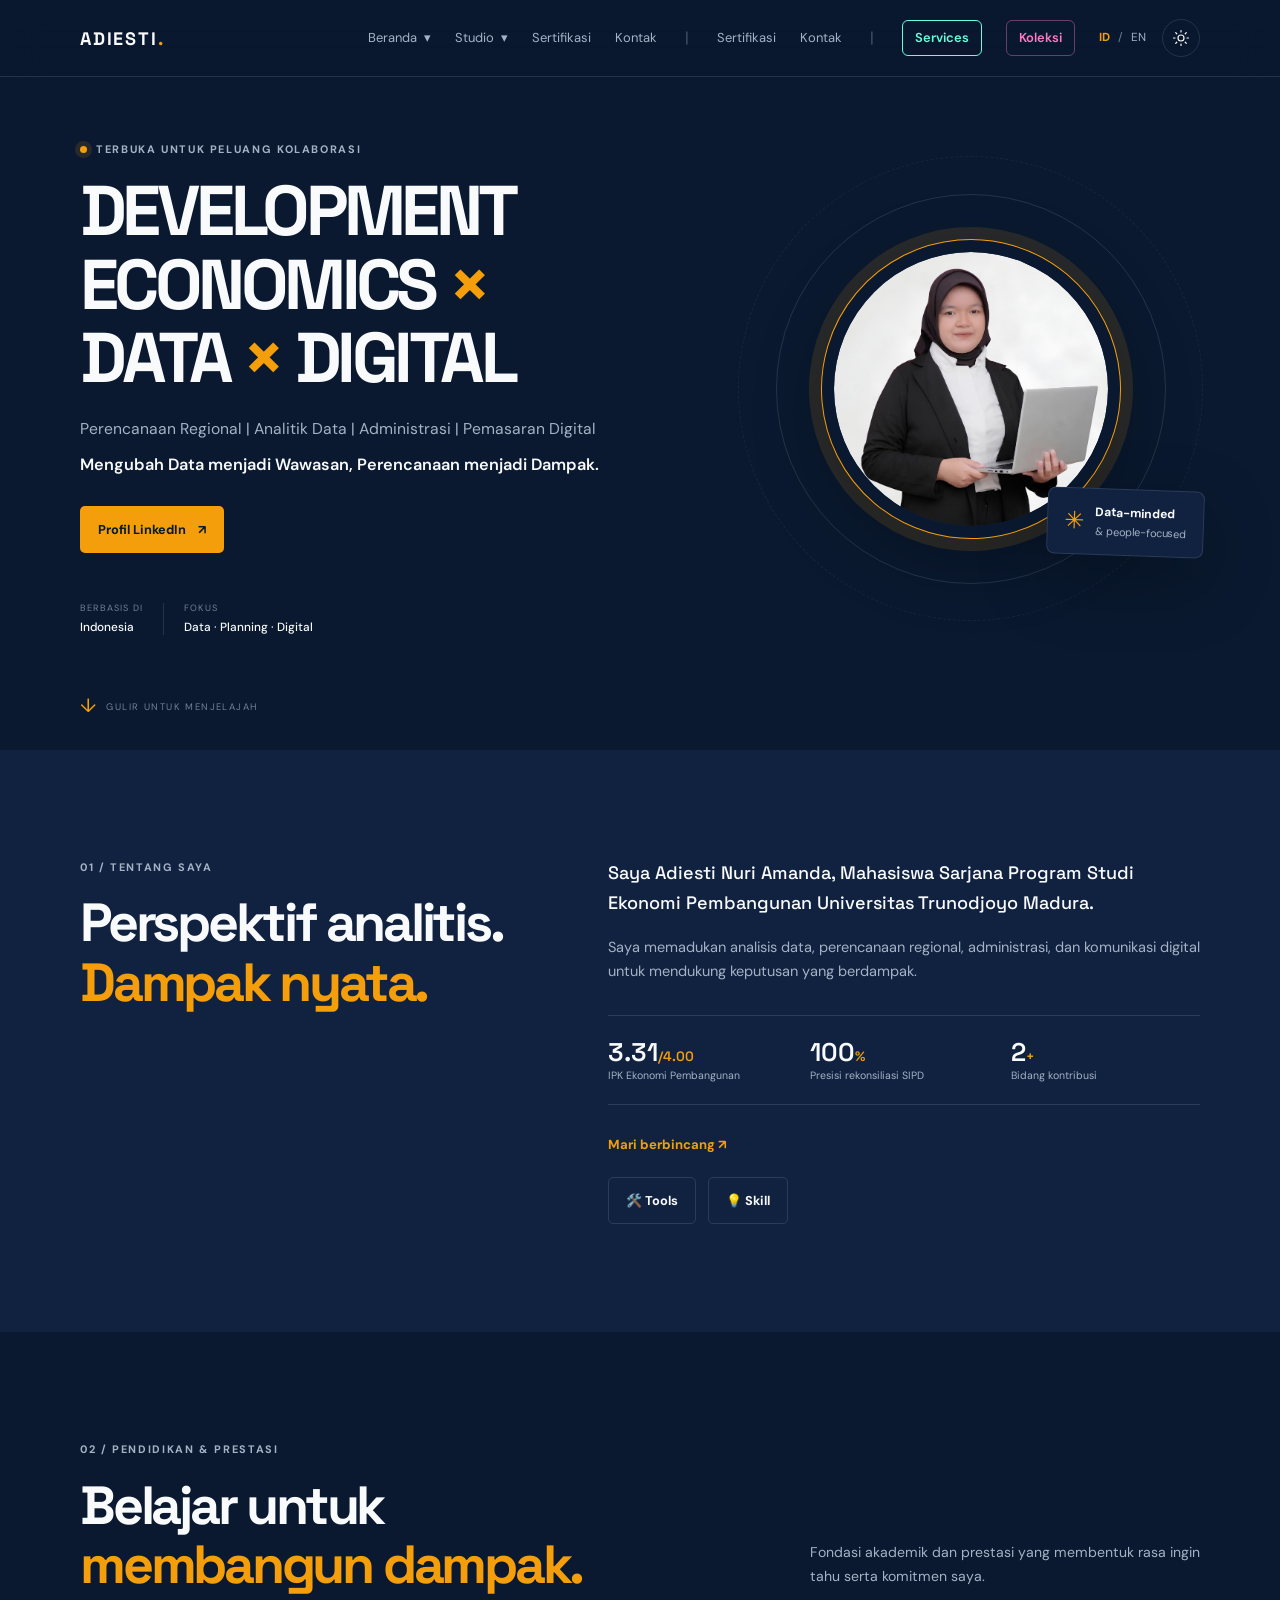
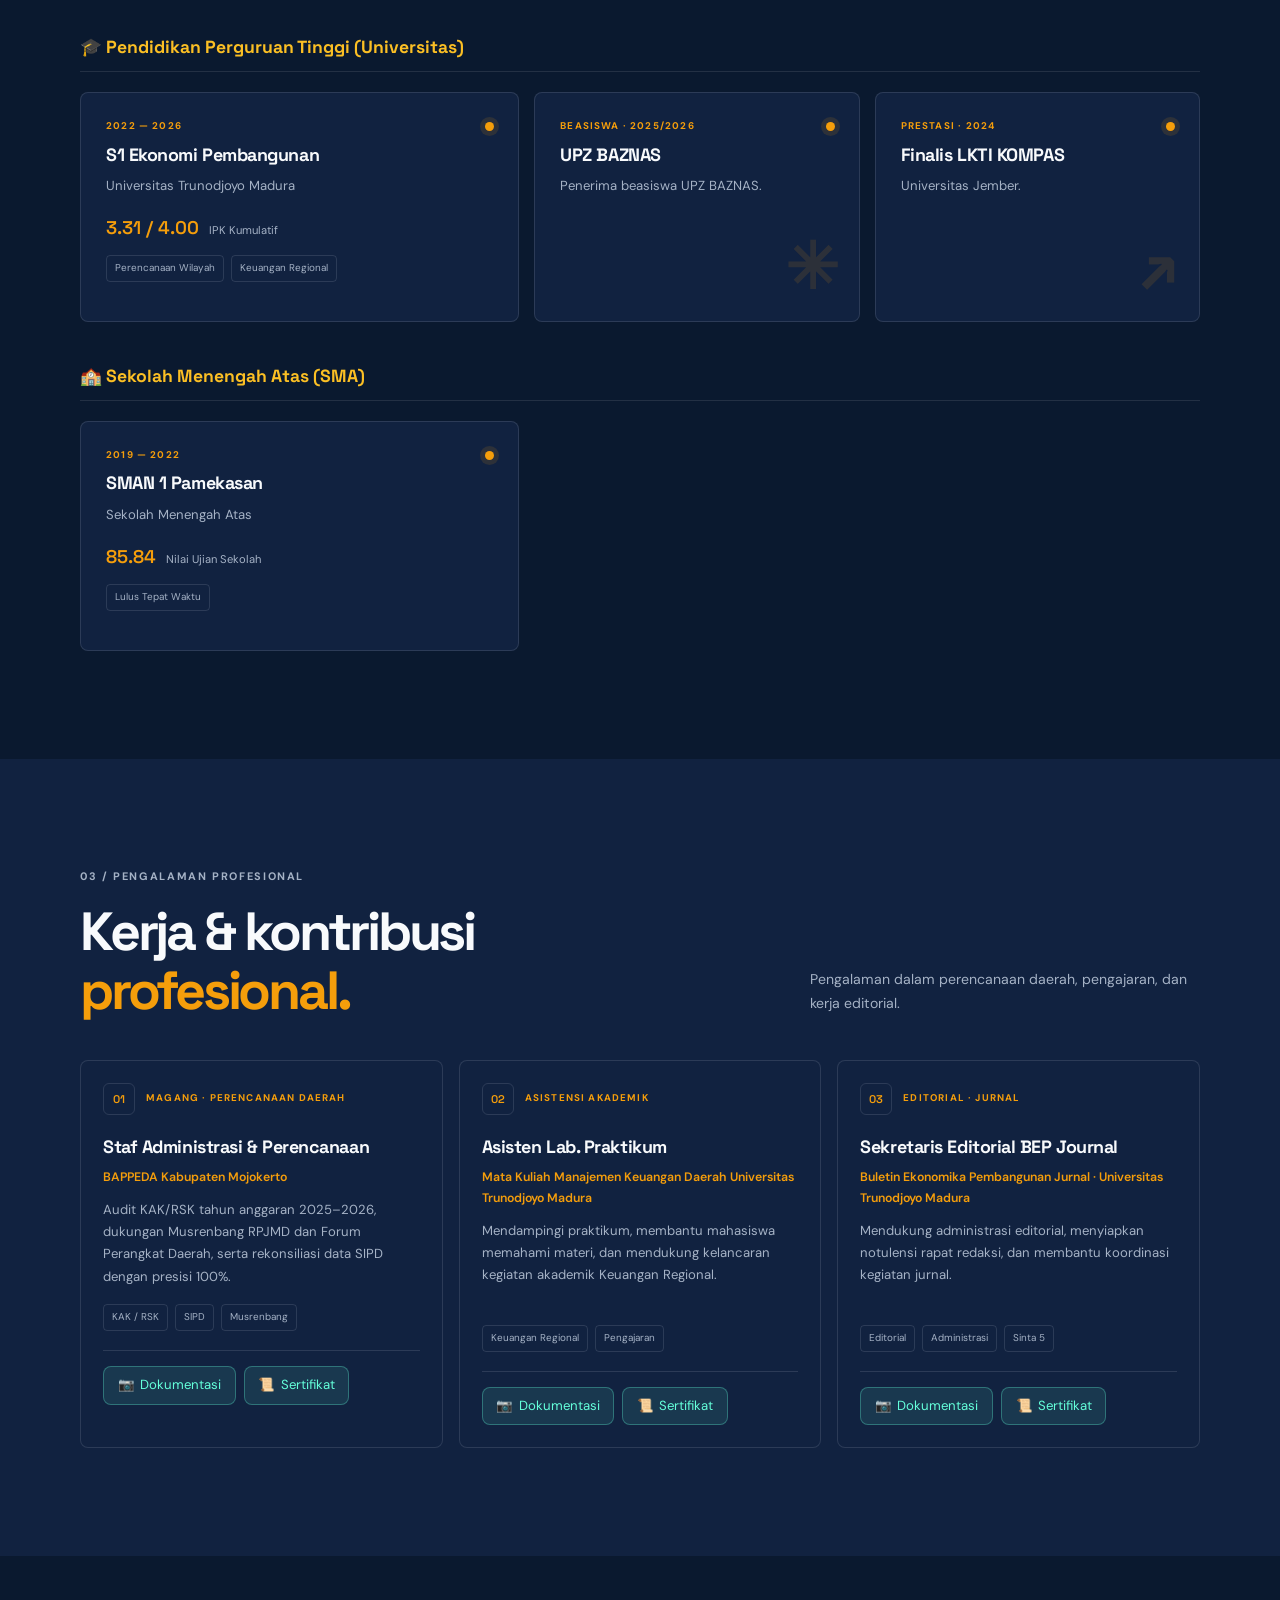
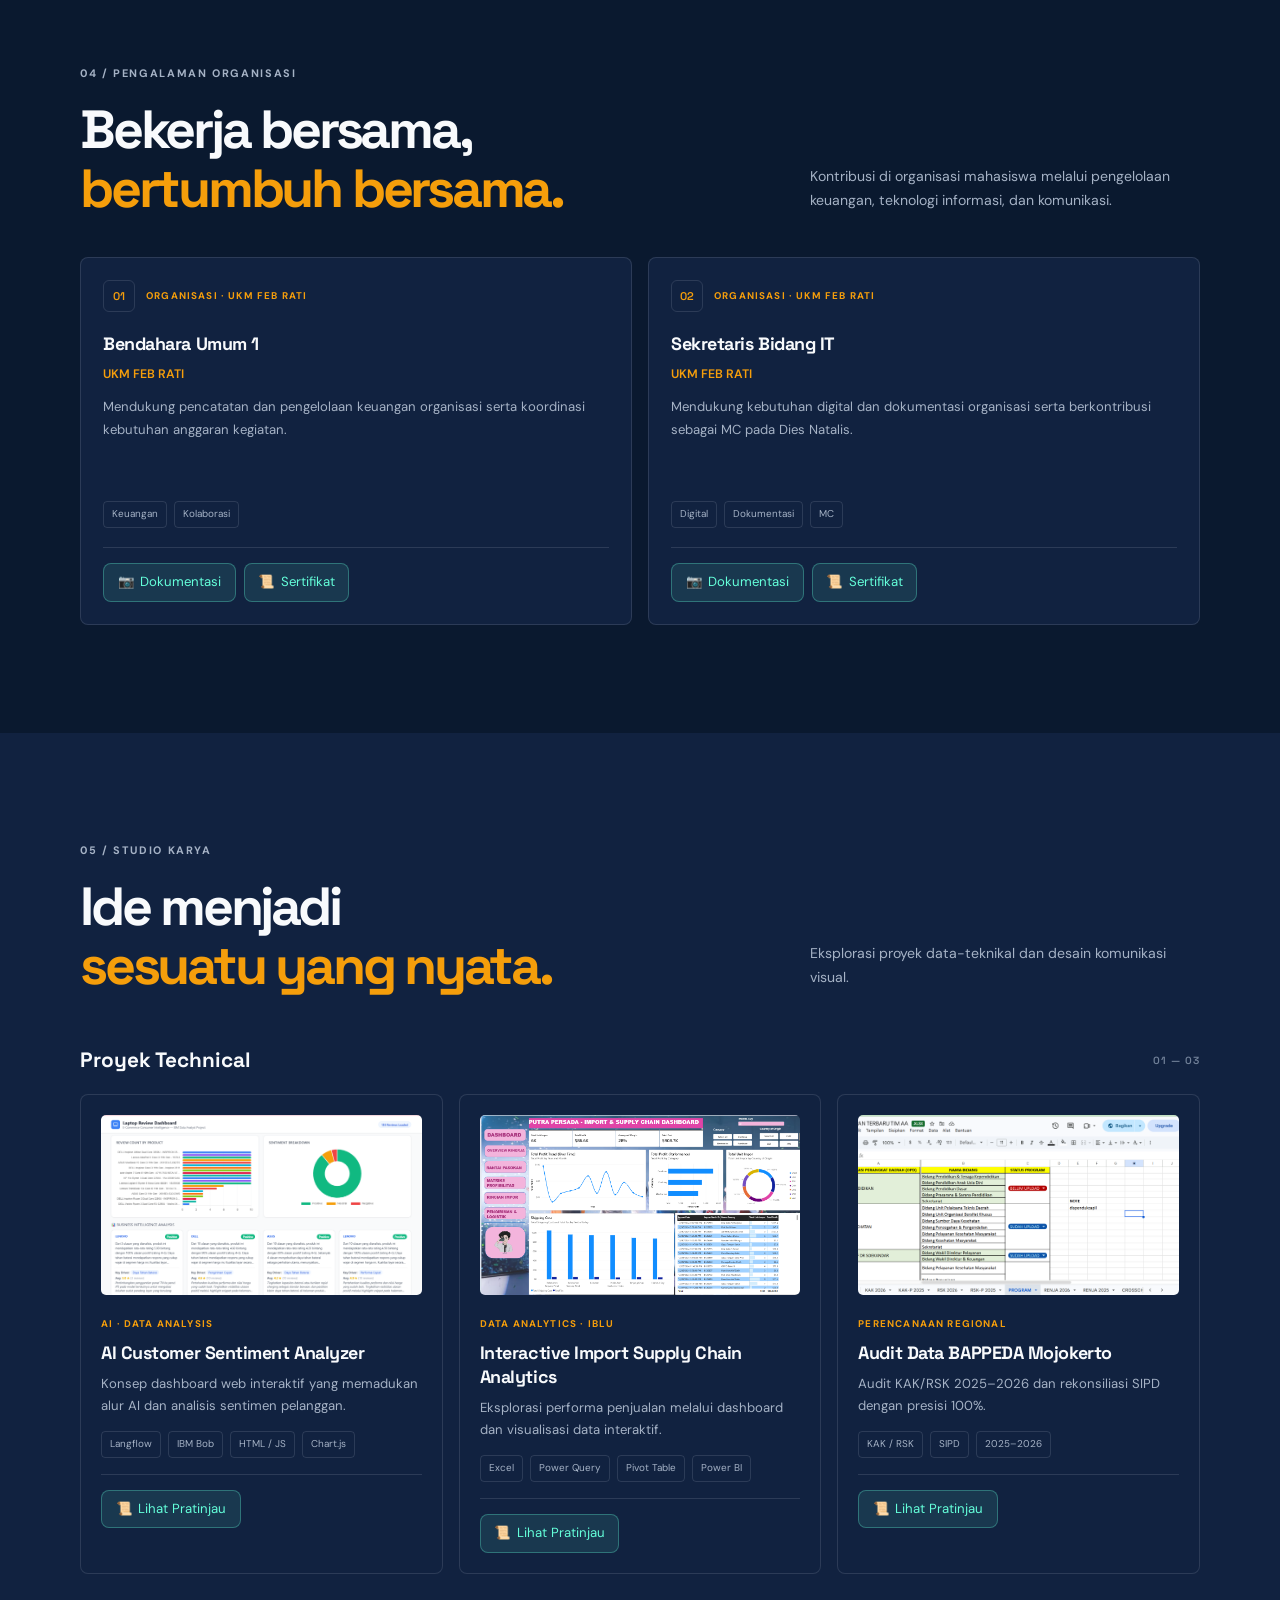
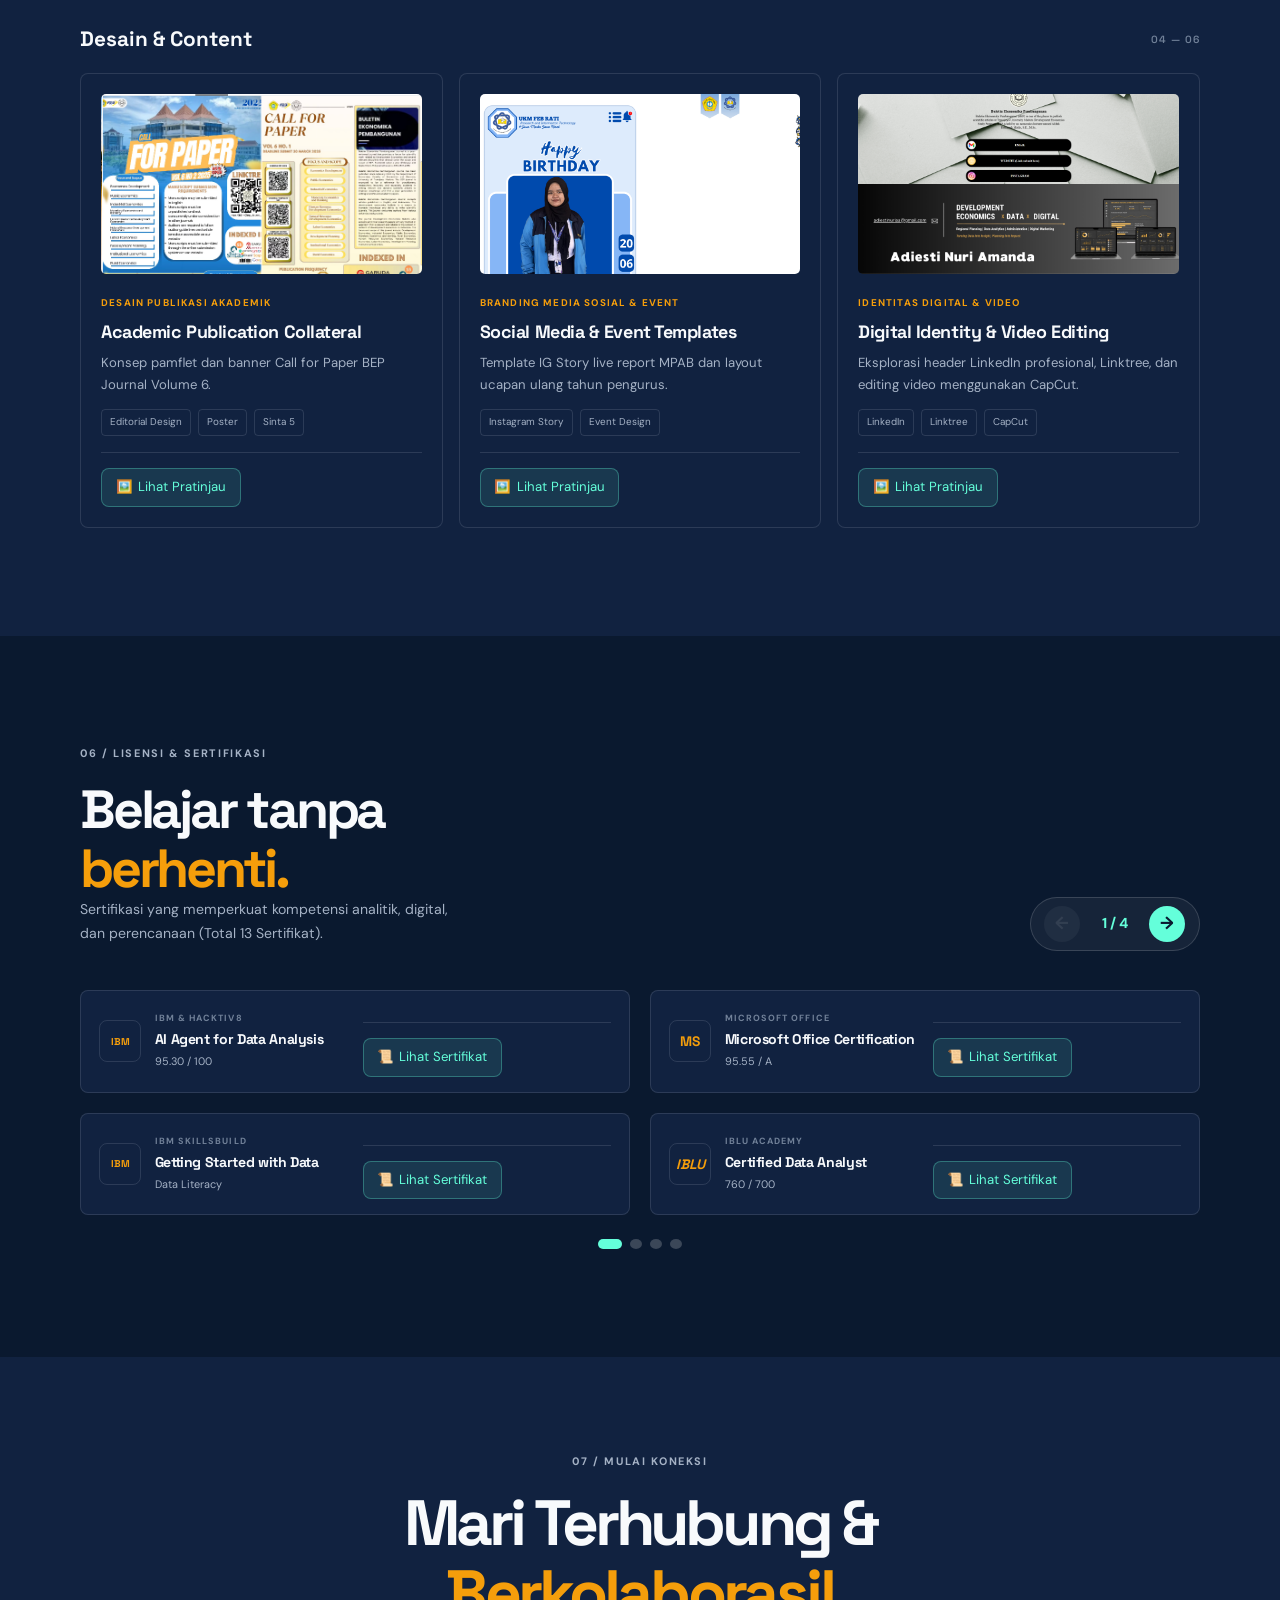
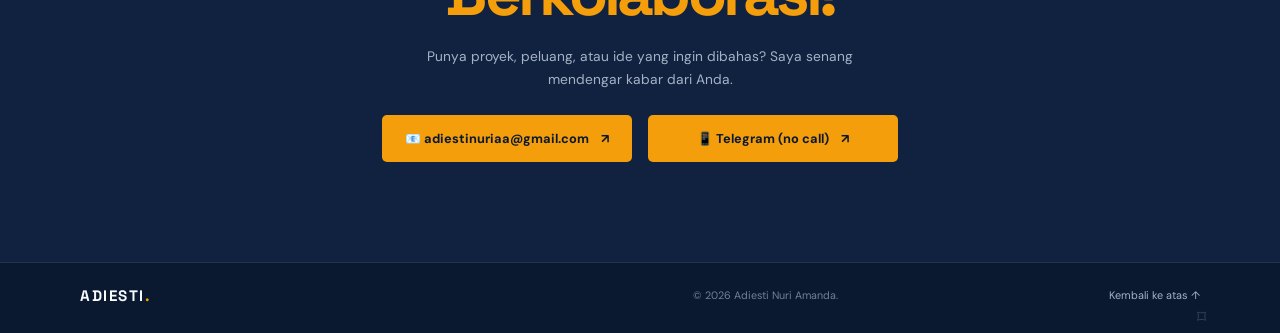
==== commit ad261430: "Update perubahan terbaru" ====
--- a/index.html
+++ b/index.html
@@ -55,15 +55,22 @@
           </div>
 
           <!-- SERTIFIKASI & KONTAK -->
-          <a class="nav-direct" href="#certifications" data-i18n="navCertifications">Sertifikasi</a>
-          <a class="nav-direct" href="#contact" data-i18n="navContact">Kontak</a>
-
-          <span class="nav-divider" aria-hidden="true" style="opacity: 0.25; margin: 0 0.25rem;">|</span>
-          
-          <a class="nav-direct nav-services-btn" href="services.html" data-i18n="navServices" style="color: #64ffda; border: 1px solid #64ffda; padding: 0.35rem 0.75rem; border-radius: 6px; font-weight: 600;">Services</a>
-          <button class="nav-direct" type="button" onclick="document.getElementById('ventures-modal').showModal()" data-i18n="navVentures" style="color: #fbbf24; border: 1px solid rgba(251, 191, 36, 0.4); padding: 0.35rem 0.75rem; border-radius: 6px; font-weight: 600; background: transparent;">✨ Karya &amp; Bisnis</button>
-          <button class="nav-direct" type="button" onclick="document.getElementById('racun-modal').showModal()" data-i18n="navRacun" style="color: #ff79c6; border: 1px solid rgba(255, 121, 198, 0.4); padding: 0.35rem 0.75rem; border-radius: 6px; font-weight: 600; background: transparent;">🛍️ Racun by Me</button>
-        </div>
+<a class="nav-direct" href="#certifications" data-i18n="navCertifications">Sertifikasi</a>
+<a class="nav-direct" href="#contact" data-i18n="navContact">Kontak</a>
+
+<span class="nav-divider" aria-hidden="true" style="opacity: 0.25; margin: 0 0.25rem;">|</span>
+
+<!-- TAUTAN HALAMAN TERPISAH (SERVICES & KOLEKSI) -->
+<div class="nav-links" id="nav-links">
+  <!-- ... menu beranda & studio ... -->
+  <a class="nav-direct" href="index.html#certifications" data-i18n="navCertifications">Sertifikasi</a>
+  <a class="nav-direct" href="index.html#contact" data-i18n="navContact">Kontak</a>
+
+  <span class="nav-divider" aria-hidden="true" style="opacity: 0.25; margin: 0 0.25rem;">|</span>
+  
+  <a class="nav-direct nav-services-btn" href="services.html" data-i18n="navServices" style="color: #64ffda; border: 1px solid #64ffda; padding: 0.35rem 0.75rem; border-radius: 6px; font-weight: 600;">Services</a>
+  <a class="nav-direct nav-koleksi-btn" href="Koleksi.html" data-i18n="navkoleksi" style="color: #ff79c6; border: 1px solid rgba(255, 121, 198, 0.4); padding: 0.35rem 0.75rem; border-radius: 6px; font-weight: 600; display: inline-flex; align-items: center;">Koleksi</a>
+</div>
 
         <div class="nav-controls">
           <div class="language-switch" role="group" aria-label="Pilih bahasa">
@@ -93,10 +100,6 @@
               <span>Profil LinkedIn</span>
               <span aria-hidden="true">↗</span>
             </a>
-            <button class="button button-secondary" type="button" onclick="openCVPreview('id')">
-              <span data-i18n="viewCv">Curriculum Vitae</span>
-              <span aria-hidden="true">👁</span>
-            </button>
           </div>
 
           <div class="hero-meta">
@@ -368,7 +371,7 @@
               <p class="eyebrow">05 / <span data-i18n="studioEyebrow">STUDIO KARYA</span></p>
               <h2 data-i18n="studioTitle">Ide menjadi<br /><span class="accent">sesuatu yang nyata.</span></h2>
             </div>
-            <p class="section-intro" data-i18n="studioIntro">Eksplorasi proyek data-teknikal dan karya desain komunikasi visual.</p>
+            <p class="section-intro" data-i18n="studioIntro">Eksplorasi proyek data-teknikal dan Ruang Baca desain komunikasi visual.</p>
           </div>
 
           <!-- SUB-SECTION 1: PROYEK TECHNICAL -->
@@ -738,36 +741,6 @@
         <button class="owner-trigger" type="button" aria-label="Buka dashboard pemilik" title="Akses pemilik">⌑</button>
       </div>
     </footer>
-
-    <!-- MODAL POP-UP DIALOGS -->
-    <dialog id="cv-preview-dialog" class="document-dialog" aria-labelledby="cv-preview-title">
-      <div class="dialog-panel document-panel" style="max-width: 900px; background: #0a192f; border: 1px solid rgba(255, 255, 255, 0.15); border-radius: 16px; padding: 1.5rem; color: #ffffff;">
-        <div class="preview-heading" style="display: flex; justify-content: space-between; align-items: center; padding-bottom: 0.75rem; border-bottom: 1px solid rgba(255,255,255,0.1); flex-wrap: wrap; gap: 0.5rem;">
-          <div>
-            <p class="eyebrow" style="color: #fbbf24; margin: 0; font-size: 0.75rem; font-weight: 600;">🔒 PROTECTED PREVIEW</p>
-            <h2 id="cv-preview-title" style="margin: 0; font-size: 1.2rem; color: #ffffff;">Curriculum Vitae — Adiesti Nuri Amanda</h2>
-          </div>
-          <button class="dialog-close icon-button" type="button" onclick="closeCVPreview()" aria-label="Tutup" style="background: rgba(255,255,255,0.1); border: 1px solid rgba(255,255,255,0.2); color: #fff; width: 32px; height: 32px; border-radius: 50%; cursor: pointer; display: flex; align-items: center; justify-content: center;">✕</button>
-        </div>
-
-        <div class="cv-language-selector" style="display: flex; gap: 0.75rem; margin-top: 1rem; justify-content: center; flex-wrap: wrap;">
-          <button id="btn-cv-id" type="button" onclick="switchCVLanguage('id')" style="padding: 0.6rem 1.2rem; font-size: 0.875rem; border-radius: 8px; border: none; cursor: pointer; transition: all 0.2s ease;">
-            CV Indonesia
-          </button>
-          <button id="btn-cv-en" type="button" onclick="switchCVLanguage('en')" style="padding: 0.6rem 1.2rem; font-size: 0.875rem; border-radius: 8px; border: none; cursor: pointer; transition: all 0.2s ease;">
-            CV Inggris (English)
-          </button>
-        </div>
-
-        <div class="canvas-guard" id="cv-canvas-guard" style="position: relative; margin-top: 1rem; height: 68vh; border-radius: 8px; overflow: hidden; background: #ffffff;">
-          <iframe id="cv-iframe" src="eng-cv-adis.pdf" style="width: 100%; height: 100%; border: none;"></iframe>
-        </div>
-
-        <p class="security-note" style="margin-top: 1rem; font-size: 0.8rem; opacity: 0.7; text-align: center; color: #cbd5e1;">
-          🔒 Mode Lihat Saja. Gunakan tombol di atas untuk berpindah antara CV Bahasa Indonesia dan Inggris.
-        </p>
-      </div>
-    </dialog>
 
     <dialog class="owner-dialog" aria-labelledby="owner-title">
       <div class="dialog-panel">
@@ -954,56 +927,45 @@
     </dialog>
 
     <dialog id="cert-viewer-modal" class="protected-modal">
-      <div class="modal-content">
-        <div class="modal-header">
-          <div>
-            <p class="modal-subtitle">🔒 PROTECTED OFFICIAL DOCUMENT</p>
-            <h3 id="cert-viewer-title" class="modal-title">📜 Sertifikat Resmi</h3>
-          </div>
-          <div style="display: flex; align-items: center; gap: 0.75rem;">
-            <span id="cert-timer-display" style="color: #fbbf24; font-weight: 600; font-size: 0.8rem; background: rgba(251,191,36,0.1); padding: 0.3rem 0.6rem; border-radius: 6px; border: 1px solid rgba(251,191,36,0.2);">⏱️ 00:12</span>
-            <button type="button" class="btn-close" onclick="closeModal('cert-viewer-modal')" aria-label="Tutup">✕</button>
-          </div>
-        </div>
-        
-        <div class="modal-body" style="position: relative;">
-          <div class="watermark-overlay">CONFIDENTIAL • ADIESTI NURI AMANDA • DO NOT COPY</div>
-          <div id="cert-viewer-content" style="width: 100%;"></div>
-        </div>
-        
-        <div class="modal-footer" style="display: flex; justify-content: space-between; align-items: center; flex-wrap: wrap; gap: 0.5rem; border-top: 1px solid rgba(255,255,255,0.1); padding-top: 0.75rem;">
-          <span style="font-size: 0.75rem; color: rgba(255,255,255,0.6);">🔒 Mode Lihat Saja. Sertifikat akan ditutup otomatis dalam 12 detik.</span>
-          <button type="button" class="btn-secondary" onclick="closeModal('cert-viewer-modal')">Tutup</button>
-        </div>
+  <div class="modal-content">
+    <div class="modal-header">
+      <div>
+        <p class="modal-subtitle">🔒 PROTECTED OFFICIAL DOCUMENT</p>
+        <h3 id="cert-viewer-title" class="modal-title">📜 Sertifikat Resmi</h3>
       </div>
-    </dialog>
-
-    <dialog id="ventures-modal" class="document-dialog">
-      <div class="dialog-panel document-panel" style="max-width: 850px; padding: 1.75rem; background: #0a192f; border: 1px solid rgba(255, 255, 255, 0.15); border-radius: 16px;">
-        <div style="display: flex; justify-content: space-between; align-items: center; padding-bottom: 0.75rem; border-bottom: 1px solid rgba(255, 255, 255, 0.1);">
-          <div>
-            <p class="eyebrow" style="color: #fbbf24; margin: 0; font-size: 0.75rem;">INISIATIF &amp; KARYA PRIBADI</p>
-            <h2 style="margin: 0; font-size: 1.3rem; color: #fff;">✨ Founder, Novel &amp; Blog</h2>
-          </div>
-          <button class="dialog-close icon-button" type="button" onclick="document.getElementById('ventures-modal').close()" aria-label="Tutup" style="background: rgba(255, 255, 255, 0.1); border: 1px solid rgba(255, 255, 255, 0.2); color: #ffffff; width: 34px; height: 34px; border-radius: 50%; cursor: pointer;">✕</button>
-        </div>
-        <div id="ventures-render-container" class="experience-grid" style="margin-top: 1.25rem; grid-template-columns: repeat(auto-fit, minmax(240px, 1fr)); gap: 1rem; max-height: 65vh; overflow-y: auto; padding-right: 0.25rem;"></div>
+      <div style="display: flex; align-items: center; gap: 0.75rem;">
+        <span id="cert-timer-display" style="color: #fbbf24; font-weight: 600; font-size: 0.8rem; background: rgba(251,191,36,0.1); padding: 0.3rem 0.6rem; border-radius: 6px; border: 1px solid rgba(251,191,36,0.2);">⏱️ 00:08</span>
+        <button type="button" class="btn-close" onclick="closeModal('cert-viewer-modal')" aria-label="Tutup">✕</button>
       </div>
-    </dialog>
-
-    <dialog id="racun-modal" class="document-dialog">
+    </div>
+    
+    <div class="modal-body" style="position: relative;">
+      <div class="watermark-overlay">CONFIDENTIAL • ADIESTI NURI AMANDA • DO NOT COPY</div>
+      <div id="cert-viewer-content" style="width: 100%;"></div>
+    </div>
+    
+    <div class="modal-footer" style="display: flex; justify-content: flex-end; align-items: center; flex-wrap: wrap; gap: 0.75rem; border-top: 1px solid rgba(255,255,255,0.1); padding-top: 0.75rem;">
+      <div style="display: flex; align-items: center; gap: 0.75rem; flex-wrap: wrap;">
+        <span id="cert-footer-note" style="font-size: 0.75rem; color: rgba(255,255,255,0.6);">🔒 Mode Lihat Saja.</span>
+        <button type="button" class="btn-secondary" onclick="closeModal('cert-viewer-modal')">Tutup</button>
+      </div>
+    </div>
+  </div>
+</dialog>
+
+    <dialog id="koleksi-modal" class="document-dialog">
       <div class="dialog-panel document-panel" style="max-width: 900px; padding: 1.75rem; background: #0a192f; border: 1px solid rgba(255, 255, 255, 0.15); border-radius: 16px;">
         <div style="display: flex; justify-content: space-between; align-items: center; padding-bottom: 0.75rem; border-bottom: 1px solid rgba(255, 255, 255, 0.1);">
           <div>
             <p class="eyebrow" style="color: #ff79c6; margin: 0; font-size: 0.75rem;">PERSONAL RECOMMENDATIONS · NON-ENDORSE</p>
-            <h2 style="margin: 0; font-size: 1.3rem; color: #fff;">🛍️ Racun by Me</h2>
-          </div>
-          <button class="dialog-close icon-button" type="button" onclick="document.getElementById('racun-modal').close()" aria-label="Tutup" style="background: rgba(255, 255, 255, 0.1); border: 1px solid rgba(255, 255, 255, 0.2); color: #ffffff; width: 34px; height: 34px; border-radius: 50%; cursor: pointer;">✕</button>
+            <h2 style="margin: 0; font-size: 1.3rem; color: #fff;">🛍️ koleksi by Me</h2>
+          </div>
+          <button class="dialog-close icon-button" type="button" onclick="document.getElementById('koleksi-modal').close()" aria-label="Tutup" style="background: rgba(255, 255, 255, 0.1); border: 1px solid rgba(255, 255, 255, 0.2); color: #ffffff; width: 34px; height: 34px; border-radius: 50%; cursor: pointer;">✕</button>
         </div>
         <p style="font-size: 0.85rem; color: #a8b2d1; margin-top: 0.75rem;">
           Semua barang di bawah ini adalah barang yang <strong>murni saya beli dan gunakan sendiri</strong> (bukan hasil endorse). Klik tombol toko favorit Anda untuk membeli melalui link affiliate resmi saya!
         </p>
-        <div id="racun-render-container" class="racun-grid" style="margin-top: 1.25rem; max-height: 60vh; overflow-y: auto; padding-right: 0.25rem;"></div>
+        <div id="koleksi-render-container" class="koleksi-grid" style="margin-top: 1.25rem; max-height: 60vh; overflow-y: auto; padding-right: 0.25rem;"></div>
       </div>
     </dialog>
 
--- a/styles.css
+++ b/styles.css
@@ -357,7 +357,7 @@
 }
 
 /* MENCEGAH SELEKSI TEKS DAN SERET GAMBAR */
-.document-dialog, #cv-canvas-guard {
+.document-dialog {
   -webkit-user-select: none;
   -moz-user-select: none;
   -ms-user-select: none;
@@ -1244,15 +1244,15 @@
 }
 
 /* ========================================== */
-/* STYLING RACUN BY ME & AFFILIATE MODAL      */
-/* ========================================== */
-.racun-grid {
+/* STYLING koleksi BY ME & AFFILIATE MODAL      */
+/* ========================================== */
+.koleksi-grid {
   display: grid;
   grid-template-columns: repeat(auto-fill, minmax(260px, 1fr));
   gap: 1.25rem;
 }
 
-.racun-card {
+.koleksi-card {
   background: #112240;
   border: 1px solid rgba(255, 255, 255, 0.12);
   border-radius: 12px;
@@ -1262,13 +1262,13 @@
   transition: transform 0.25s ease, border-color 0.25s ease, box-shadow 0.25s ease;
 }
 
-.racun-card:hover {
+.koleksi-card:hover {
   transform: translateY(-4px);
   border-color: #ff79c6;
   box-shadow: 0 10px 25px rgba(255, 121, 198, 0.15);
 }
 
-.racun-img-wrap {
+.koleksi-img-wrap {
   position: relative;
   width: 100%;
   height: 160px;
@@ -1276,13 +1276,13 @@
   background: #0d1d35;
 }
 
-.racun-img {
+.koleksi-img {
   width: 100%;
   height: 100%;
   object-fit: cover;
 }
 
-.racun-badge {
+.koleksi-badge {
   position: absolute;
   top: 10px;
   right: 10px;
@@ -1296,27 +1296,27 @@
   backdrop-filter: blur(4px);
 }
 
-.racun-content {
+.koleksi-content {
   padding: 1.1rem;
   display: flex;
   flex-direction: column;
   flex-grow: 1;
 }
 
-.racun-content h3 {
+.koleksi-content h3 {
   font-size: 1rem;
   margin: 0.3rem 0 0.5rem 0;
   color: #ffffff;
 }
 
-.racun-content p {
+.koleksi-content p {
   font-size: 0.8rem;
   line-height: 1.5;
   color: #a8b2d1;
   flex-grow: 1;
 }
 
-.racun-affiliate-buttons {
+.koleksi-affiliate-buttons {
   display: flex;
   flex-wrap: wrap;
   gap: 0.5rem;
@@ -1364,4 +1364,153 @@
 .btn-tiktok:hover {
   background: #ffffff;
   color: #000000;
+}
+
+/* Pengaturan Scroll Vertikal & Horizontal Modal Body */
+#cert-viewer-modal .modal-body {
+  max-height: 65vh;
+  overflow: auto !important;
+  padding: 0.5rem;
+  scroll-behavior: smooth;
+}
+
+/* Custom Scrollbar Halus */
+#cert-viewer-modal .modal-body::-webkit-scrollbar {
+  width: 7px;
+  height: 7px;
+}
+#cert-viewer-modal .modal-body::-webkit-scrollbar-track {
+  background: rgba(255, 255, 255, 0.05);
+  border-radius: 4px;
+}
+#cert-viewer-modal .modal-body::-webkit-scrollbar-thumb {
+  background: rgba(100, 255, 218, 0.4);
+  border-radius: 4px;
+}
+#cert-viewer-modal .modal-body::-webkit-scrollbar-thumb:hover {
+  background: #64ffda;
+}
+
+/* Pengaturan Scroll Vertikal & Horizontal Modal Body */
+#cert-viewer-modal .modal-body {
+  max-height: 65vh;
+  overflow: auto !important;
+  padding: 0.5rem;
+  scroll-behavior: smooth;
+}
+
+/* Custom Scrollbar */
+#cert-viewer-modal .modal-body::-webkit-scrollbar {
+  width: 7px;
+  height: 7px;
+}
+#cert-viewer-modal .modal-body::-webkit-scrollbar-track {
+  background: rgba(255, 255, 255, 0.05);
+  border-radius: 4px;
+}
+#cert-viewer-modal .modal-body::-webkit-scrollbar-thumb {
+  background: rgba(100, 255, 218, 0.4);
+  border-radius: 4px;
+}
+#cert-viewer-modal .modal-body::-webkit-scrollbar-thumb:hover {
+  background: #64ffda;
+}
+
+/* ========================================== */
+/* STYLING TOOLBAR, SEARCH & FILTER ETALASE   */
+/* ========================================== */
+.etalase-header h1 {
+  font-size: clamp(2rem, 4vw, 3rem);
+  margin-bottom: 0.5rem;
+}
+
+.etalase-toolbar {
+  display: flex;
+  flex-wrap: wrap;
+  align-items: center;
+  justify-content: space-between;
+  gap: 1rem;
+  margin: 2rem 0 1rem 0;
+}
+
+.filter-tabs {
+  display: flex;
+  flex-wrap: wrap;
+  gap: 0.5rem;
+}
+
+.filter-btn {
+  background: rgba(255, 255, 255, 0.05);
+  border: 1px solid rgba(255, 255, 255, 0.15);
+  color: var(--muted);
+  padding: 0.45rem 1rem;
+  border-radius: 20px;
+  font-size: 0.8rem;
+  font-weight: 600;
+  cursor: pointer;
+  transition: all 0.25s ease;
+}
+
+.filter-btn:hover,
+.filter-btn.active {
+  background: #ff79c6;
+  border-color: #ff79c6;
+  color: #0a192f;
+}
+
+.search-box input {
+  background: #112240;
+  border: 1px solid rgba(255, 255, 255, 0.15);
+  border-radius: 8px;
+  padding: 0.55rem 1rem;
+  color: #ffffff;
+  font-size: 0.85rem;
+  outline: none;
+  min-width: 240px;
+  transition: border-color 0.2s ease;
+}
+
+.search-box input:focus {
+  border-color: #ff79c6;
+}
+
+.etalase-count-text {
+  font-size: 0.78rem;
+  color: var(--faint);
+  margin-bottom: 1.5rem;
+}
+
+.card-meta {
+  display: flex;
+  justify-content: space-between;
+  align-items: center;
+  margin-bottom: 0.4rem;
+}
+
+.card-price {
+  color: #64ffda;
+  font-weight: 700;
+  font-size: 0.9rem;
+}
+
+.card-rating {
+  font-size: 0.75rem;
+  color: #fbbf24;
+}
+
+.etalase-empty {
+  grid-column: 1 / -1;
+  text-align: center;
+  padding: 3rem 1rem;
+  color: var(--muted);
+}
+
+.btn-lazada {
+  background: rgba(15, 26, 214, 0.15);
+  border: 1px solid #0f1ad6;
+  color: #5364ff;
+}
+.btn-lazada:hover {
+  background: #0f1ad6;
+  color: #ffffff;
 }
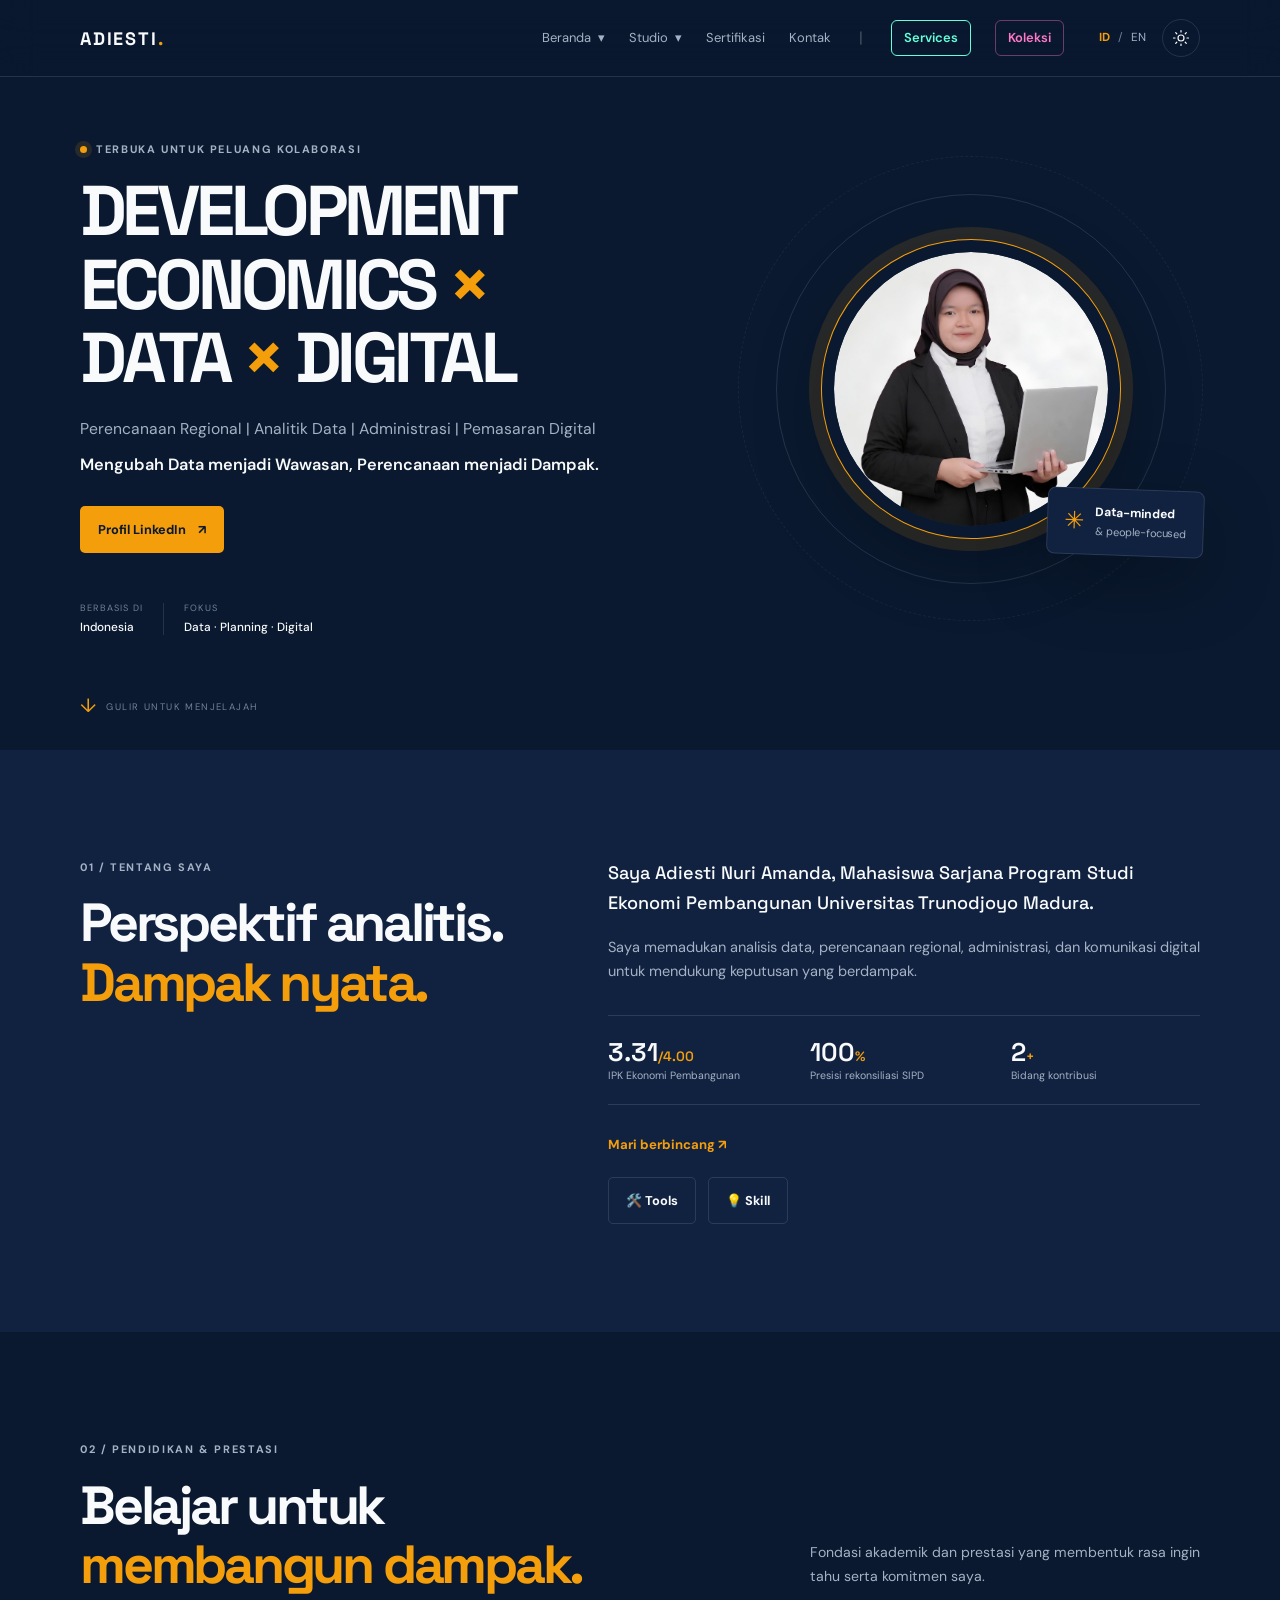
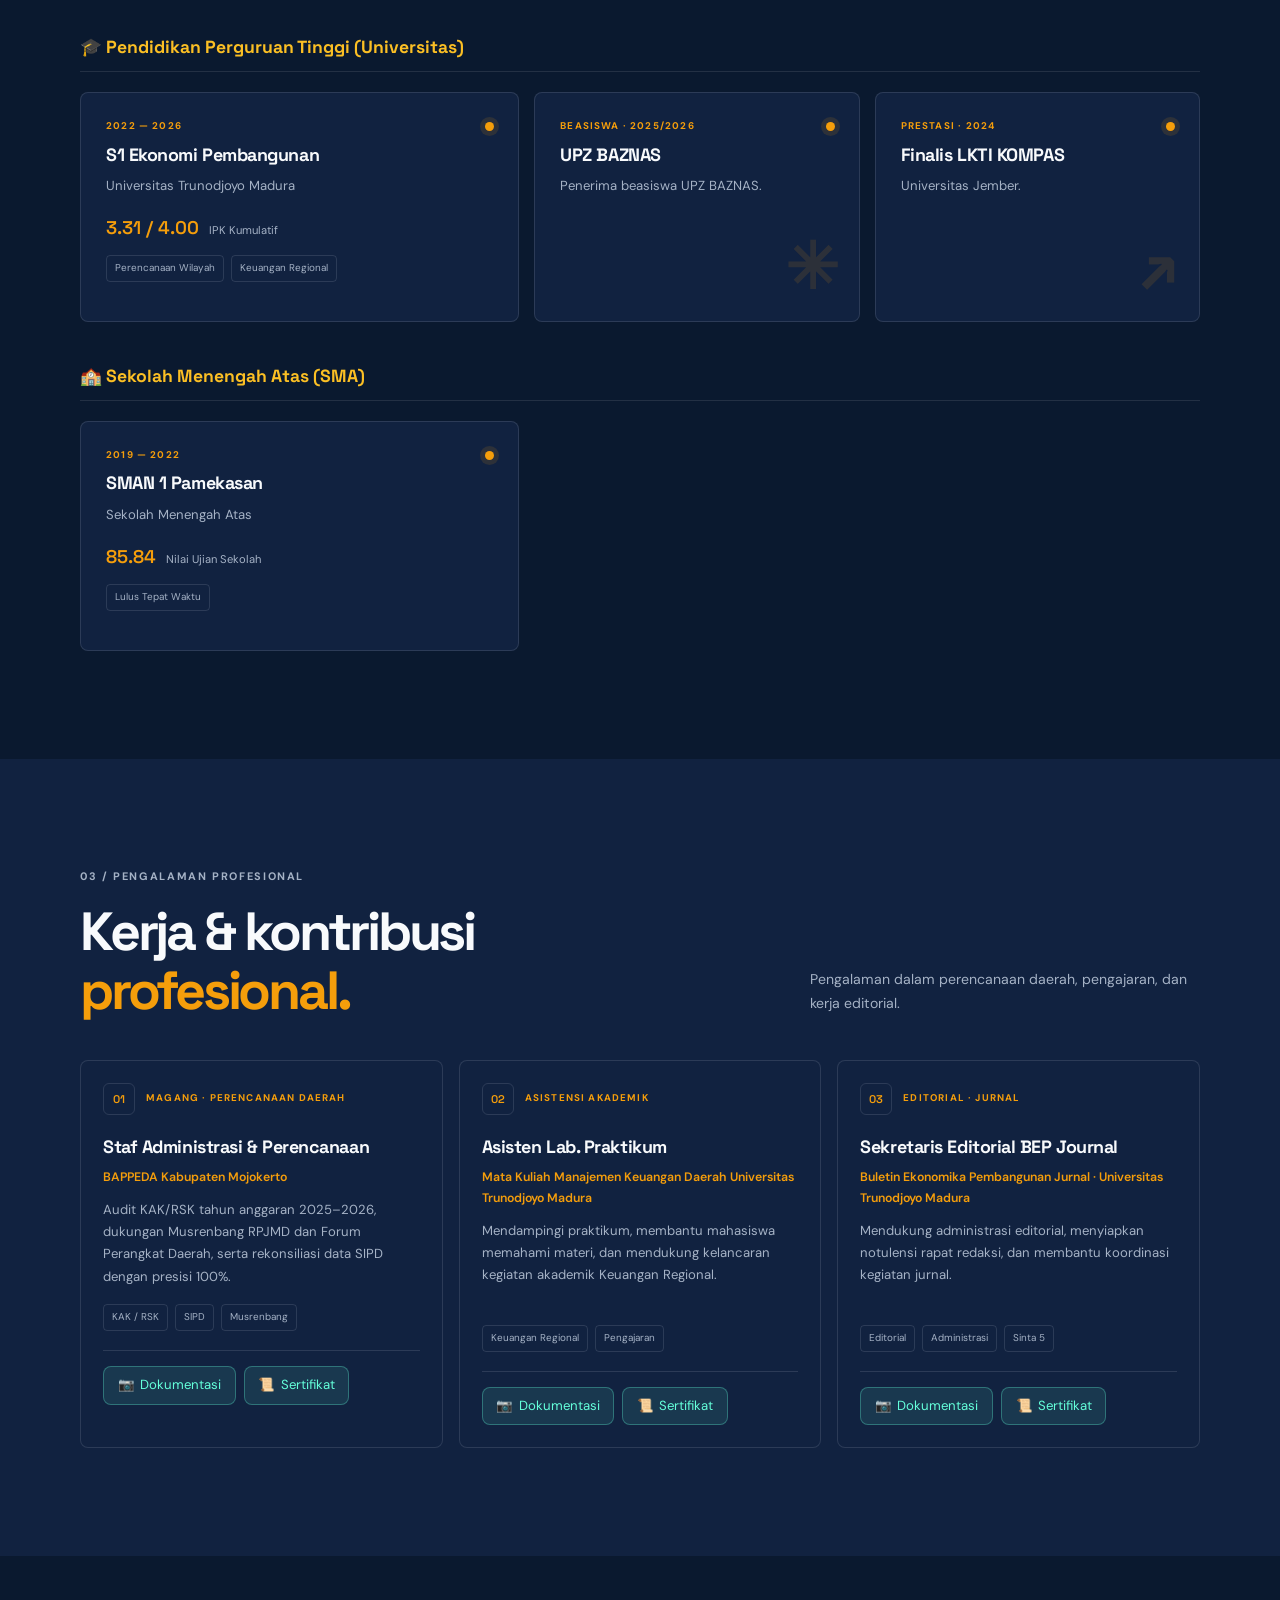
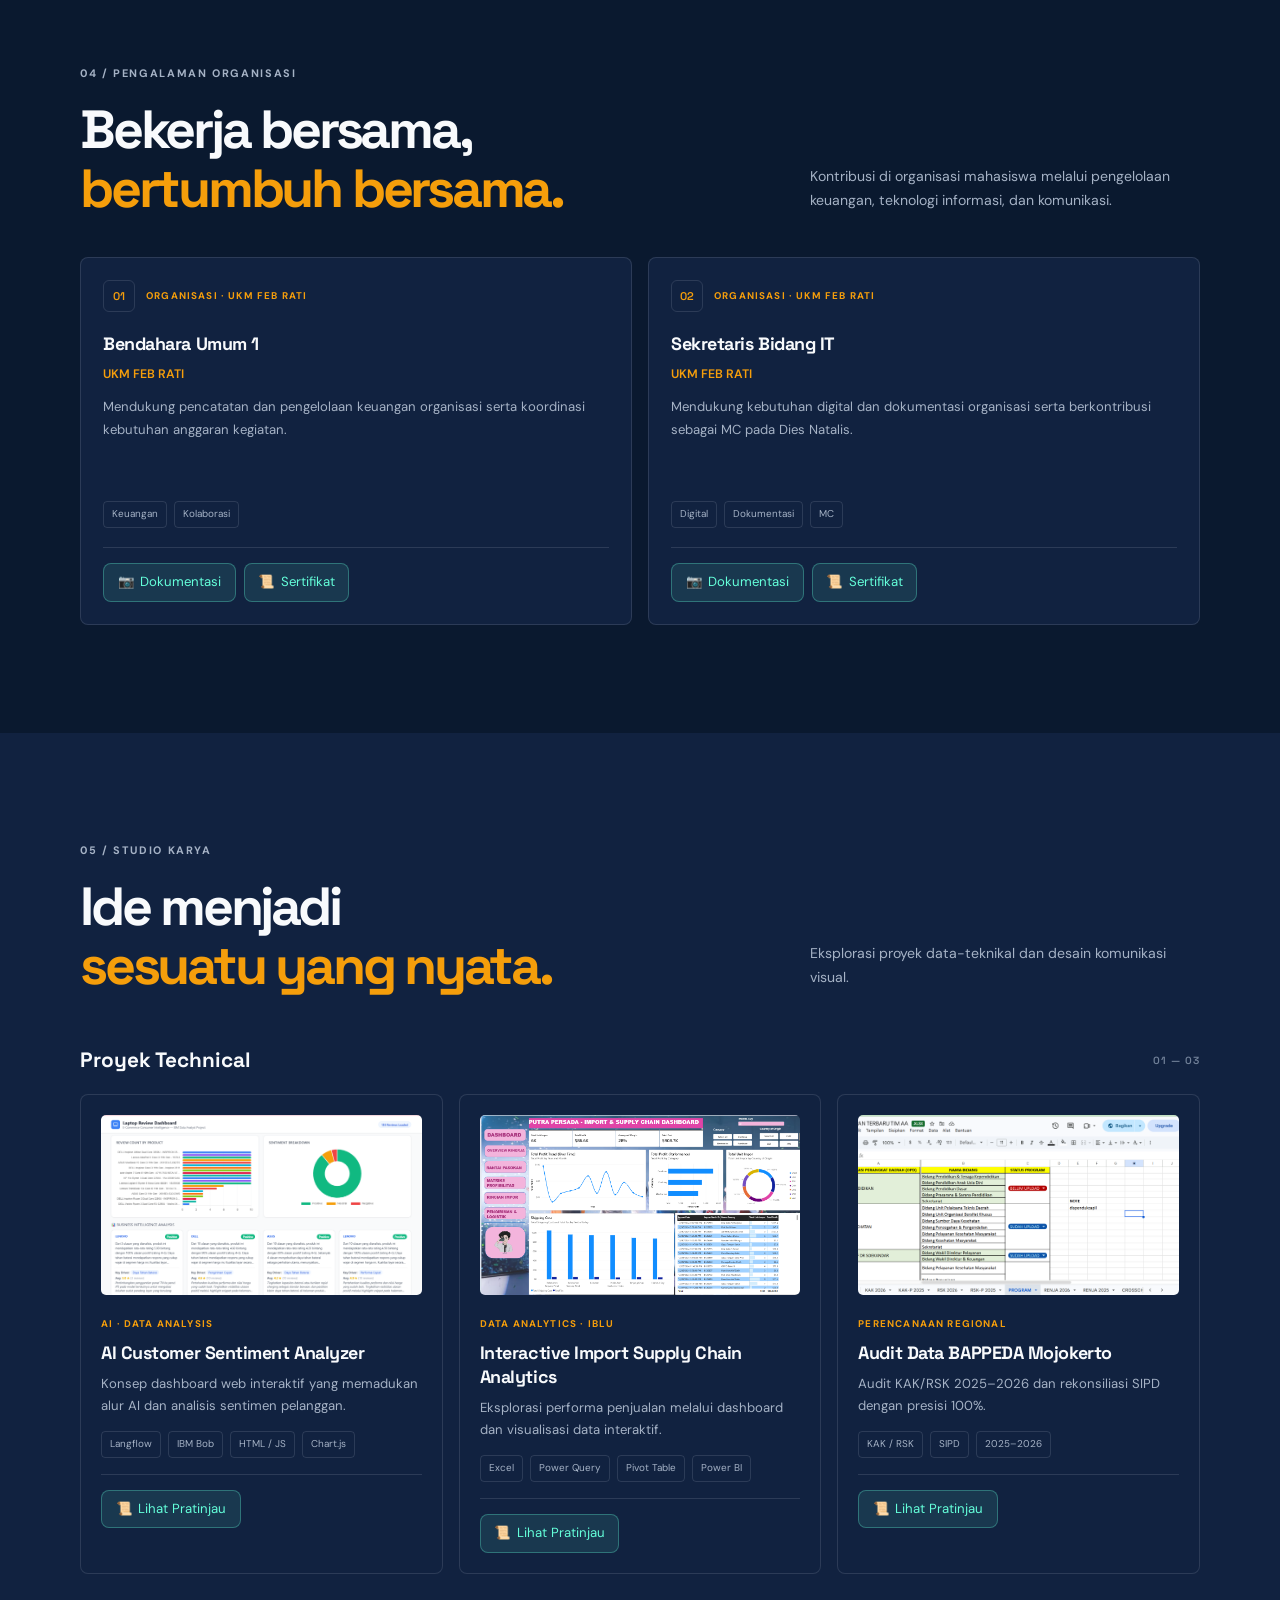
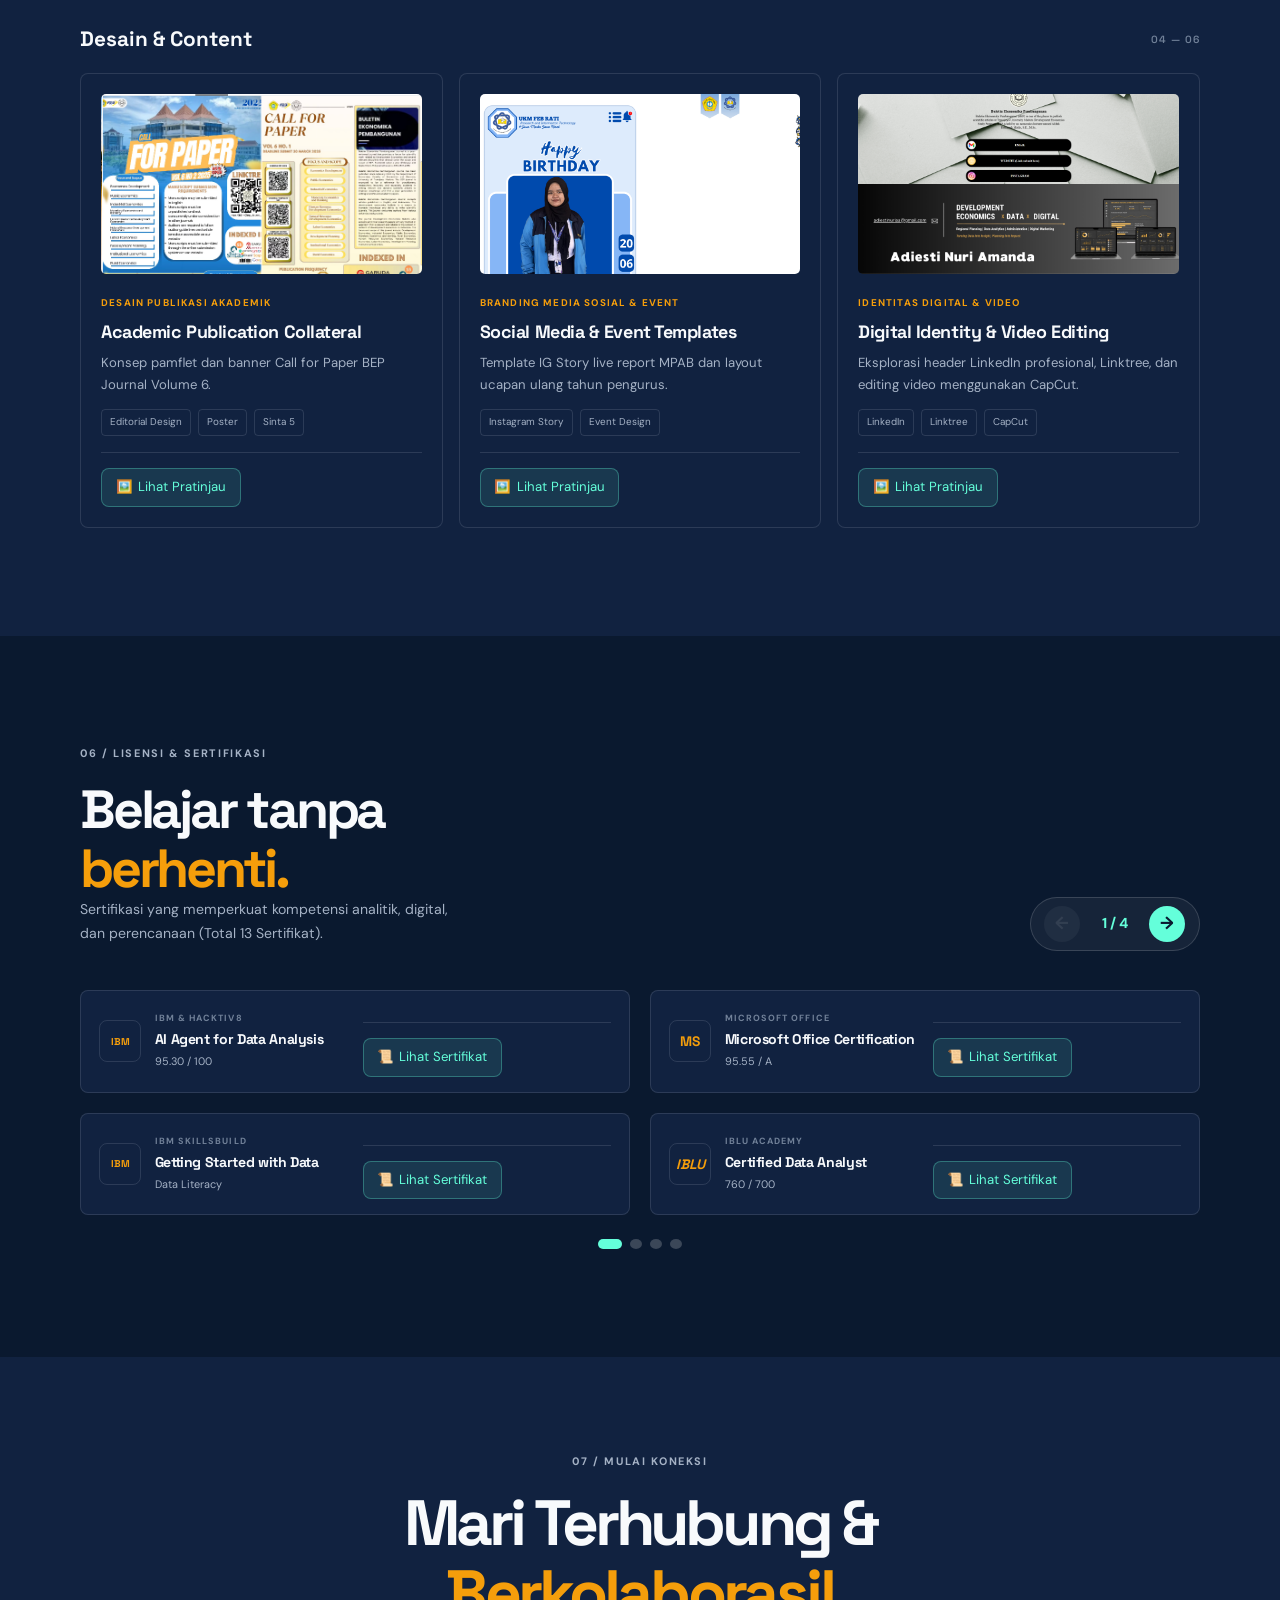
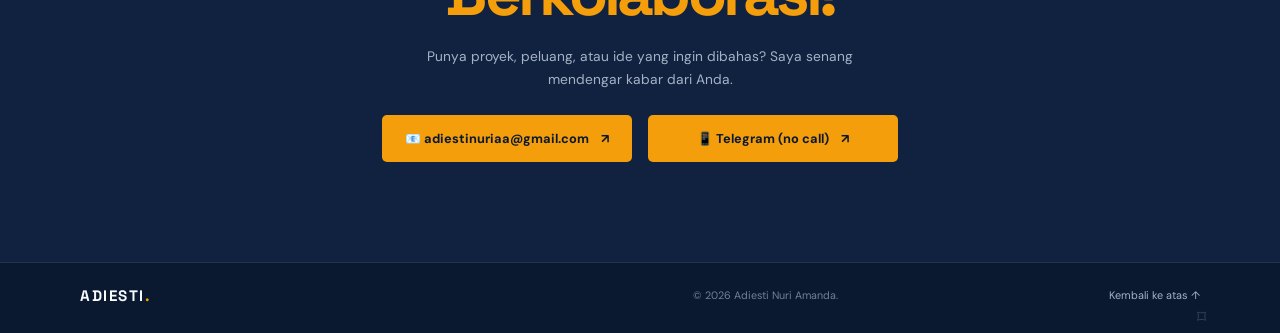
==== commit f5a780e3: "update perubahan terbaru" ====
--- a/index.html
+++ b/index.html
@@ -55,22 +55,15 @@
           </div>
 
           <!-- SERTIFIKASI & KONTAK -->
-<a class="nav-direct" href="#certifications" data-i18n="navCertifications">Sertifikasi</a>
-<a class="nav-direct" href="#contact" data-i18n="navContact">Kontak</a>
-
-<span class="nav-divider" aria-hidden="true" style="opacity: 0.25; margin: 0 0.25rem;">|</span>
-
-<!-- TAUTAN HALAMAN TERPISAH (SERVICES & KOLEKSI) -->
-<div class="nav-links" id="nav-links">
-  <!-- ... menu beranda & studio ... -->
-  <a class="nav-direct" href="index.html#certifications" data-i18n="navCertifications">Sertifikasi</a>
-  <a class="nav-direct" href="index.html#contact" data-i18n="navContact">Kontak</a>
-
-  <span class="nav-divider" aria-hidden="true" style="opacity: 0.25; margin: 0 0.25rem;">|</span>
-  
-  <a class="nav-direct nav-services-btn" href="services.html" data-i18n="navServices" style="color: #64ffda; border: 1px solid #64ffda; padding: 0.35rem 0.75rem; border-radius: 6px; font-weight: 600;">Services</a>
-  <a class="nav-direct nav-koleksi-btn" href="Koleksi.html" data-i18n="navkoleksi" style="color: #ff79c6; border: 1px solid rgba(255, 121, 198, 0.4); padding: 0.35rem 0.75rem; border-radius: 6px; font-weight: 600; display: inline-flex; align-items: center;">Koleksi</a>
-</div>
+          <a class="nav-direct" href="#certifications" data-i18n="navCertifications">Sertifikasi</a>
+          <a class="nav-direct" href="#contact" data-i18n="navContact">Kontak</a>
+
+          <span class="nav-divider" aria-hidden="true" style="opacity: 0.25; margin: 0 0.25rem;">|</span>
+
+          <!-- TAUTAN HALAMAN TERPISAH -->
+          <a class="nav-direct nav-services-btn" href="services.html" data-i18n="navServices" style="color: #64ffda; border: 1px solid #64ffda; padding: 0.35rem 0.75rem; border-radius: 6px; font-weight: 600;">Services</a>
+          <a class="nav-direct nav-koleksi-btn" href="Koleksi.html" data-i18n="navkoleksi" style="color: #ff79c6; border: 1px solid rgba(255, 121, 198, 0.4); padding: 0.35rem 0.75rem; border-radius: 6px; font-weight: 600; display: inline-flex; align-items: center;">Koleksi</a>
+        </div>
 
         <div class="nav-controls">
           <div class="language-switch" role="group" aria-label="Pilih bahasa">
